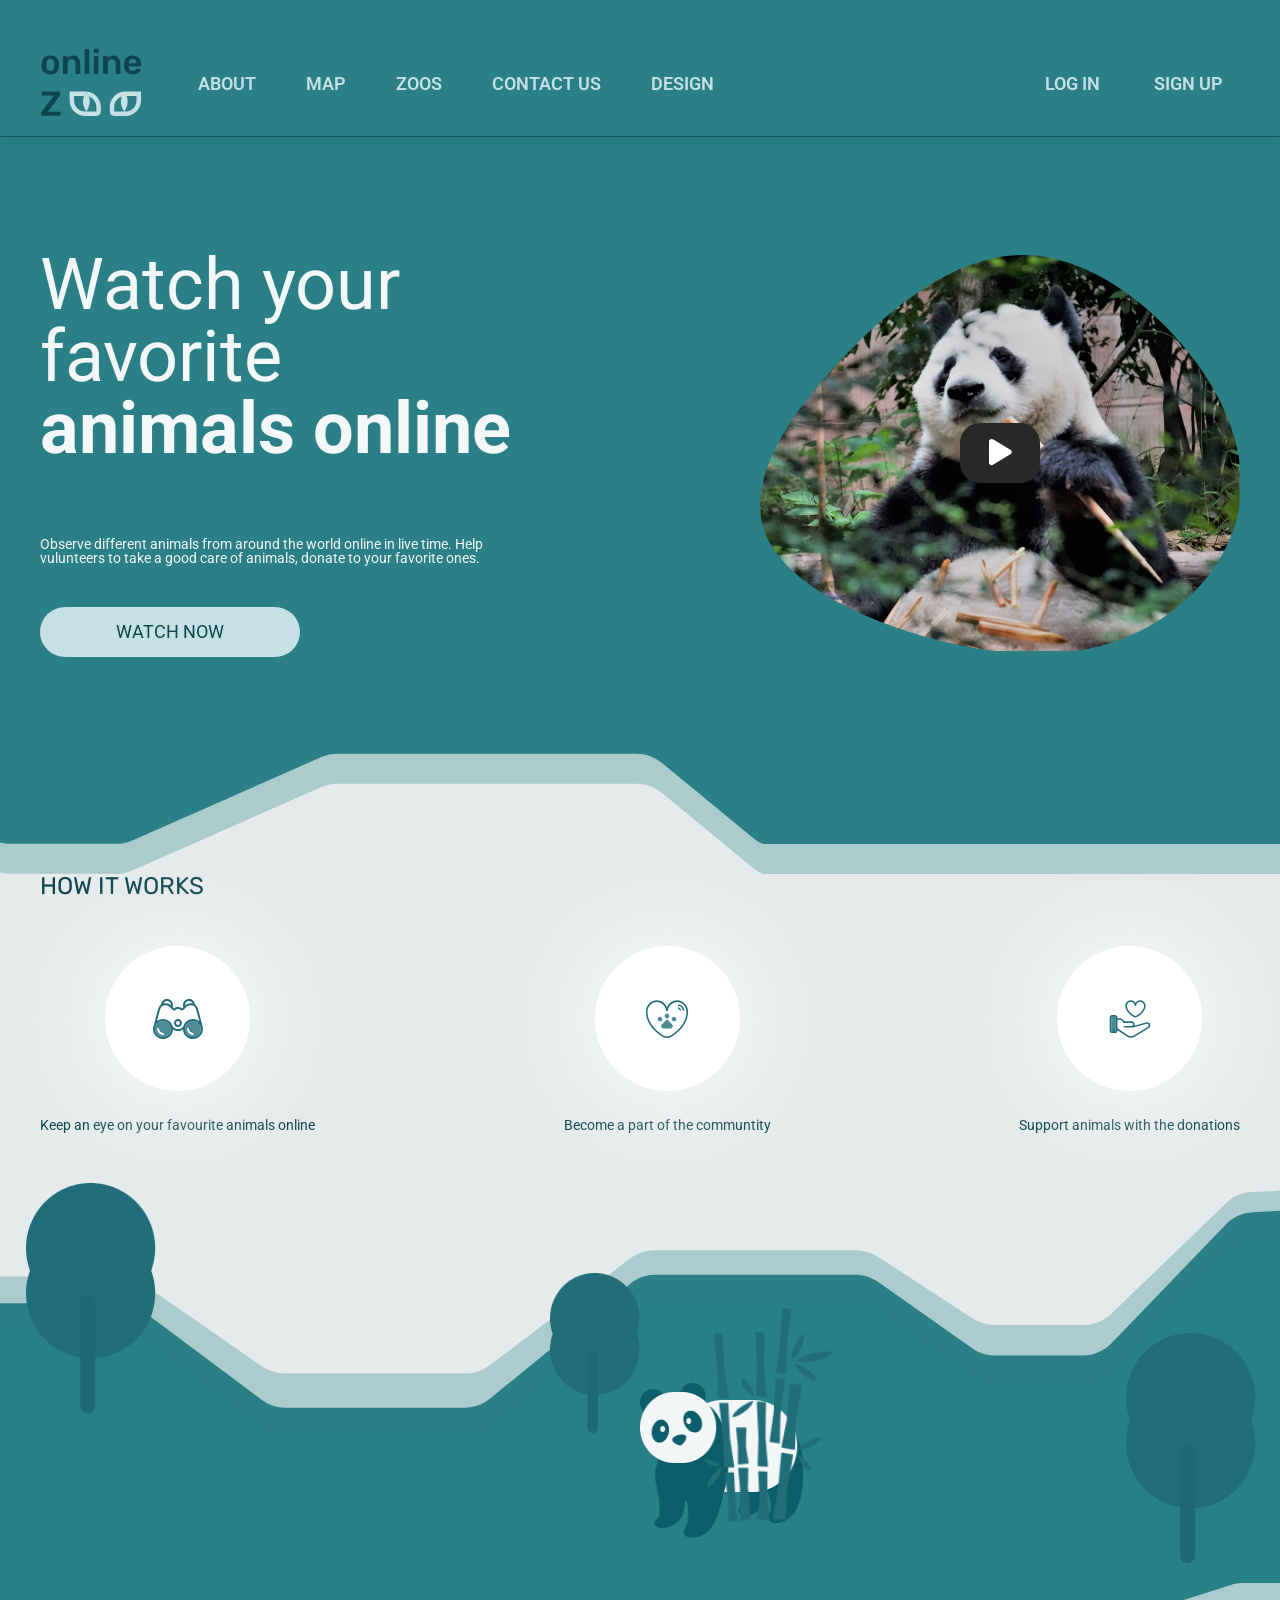
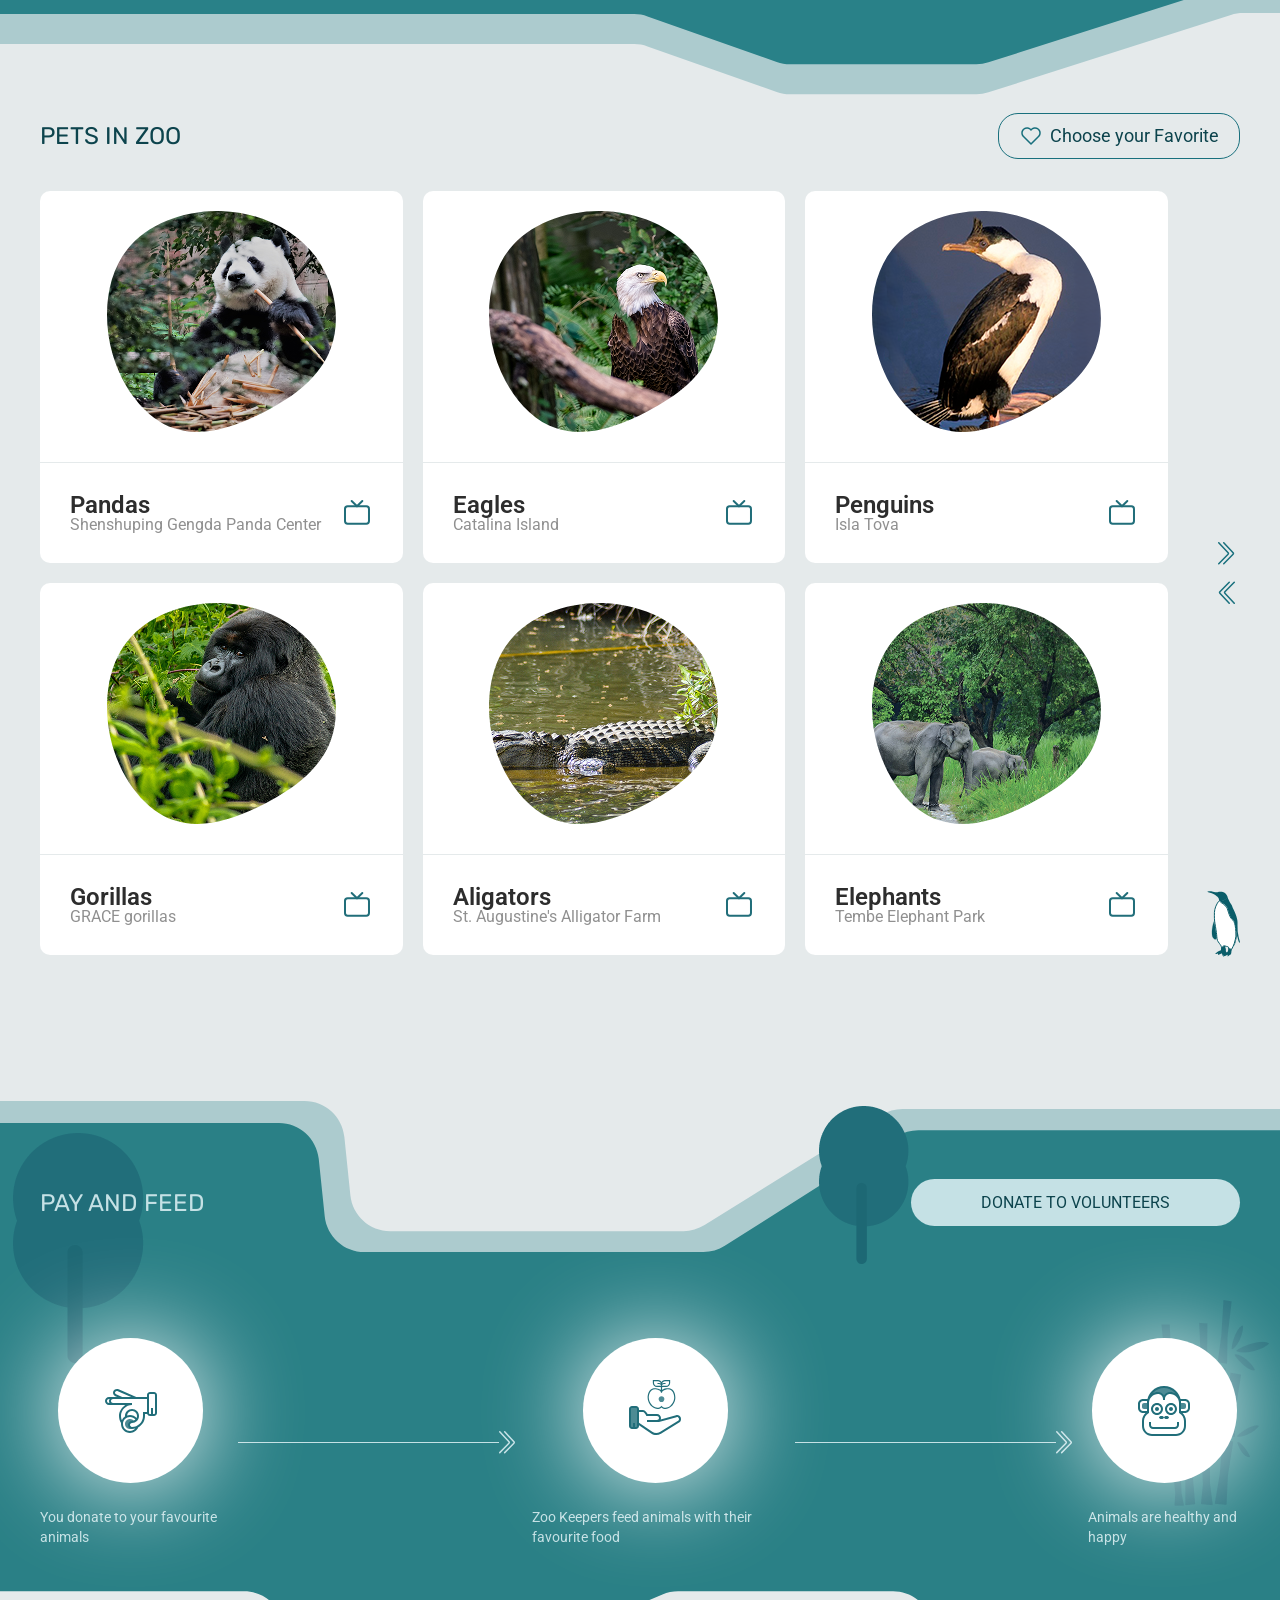
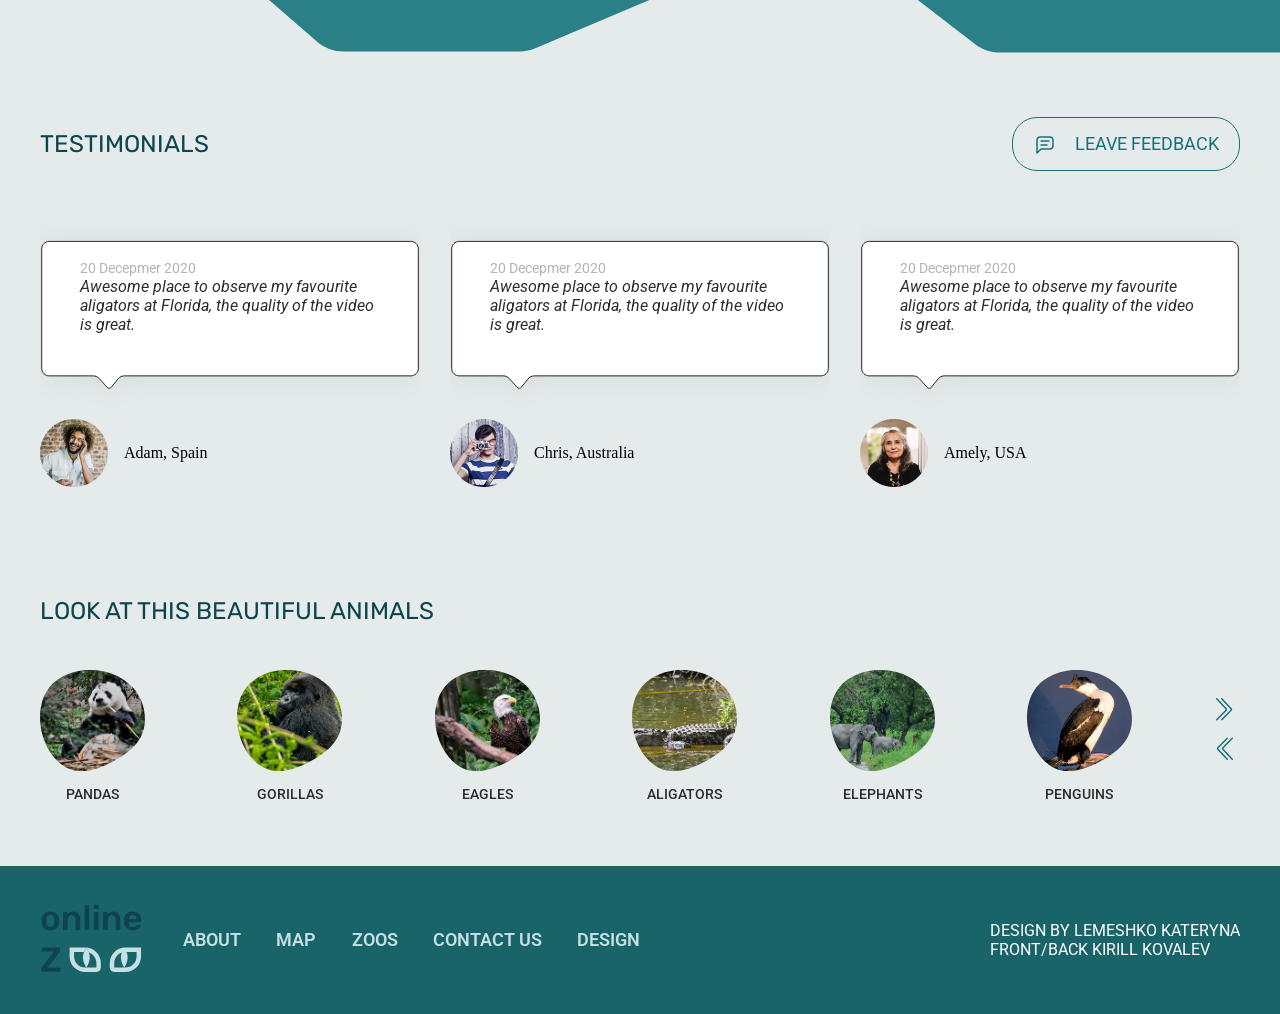
==== index.html @ 8c819fdb "first commit" ====
<!DOCTYPE html>
<html lang="en">
<head>
    <meta charset="UTF-8">
    <meta name="viewport" content="width=device-width, initial-scale=1.0">
    <link rel="preconnect" href="https://fonts.googleapis.com">

    <link rel="preconnect" href="https://fonts.gstatic.com" crossorigin>
    <link href="https://fonts.googleapis.com/css2?family=Audiowide&family=DM+Mono:ital,wght@0,300;0,400;0,500;1,300;1,400;1,500&family=Inter:ital,opsz,wght@0,14..32,100..900;1,14..32,100..900&family=Montserrat:ital,wght@0,100..900;1,100..900&family=PT+Sans:ital,wght@0,400;0,700;1,400;1,700&family=Roboto:ital,wght@0,100..900;1,100..900&family=Rubik:ital,wght@0,300..900;1,300..900&display=swap" rel="stylesheet">

    <link rel="preconnect" href="https://fonts.googleapis.com">
    <link rel="preconnect" href="https://fonts.gstatic.com" crossorigin>
    <link href="https://fonts.googleapis.com/css2?family=Audiowide&family=DM+Mono:ital,wght@0,300;0,400;0,500;1,300;1,400;1,500&family=Inter:ital,opsz,wght@0,14..32,100..900;1,14..32,100..900&family=Montserrat:ital,wght@0,100..900;1,100..900&family=PT+Sans:ital,wght@0,400;0,700;1,400;1,700&family=Roboto:ital,wght@0,100..900;1,100..900&family=Rubik:ital,wght@0,300..900;1,300..900&display=swap" rel="stylesheet">

    <link rel="stylesheet" href="./css/reset.css">
    <link rel="stylesheet" href="./css/general.css">
    <link rel="stylesheet" href="./css/header.css">
    <link rel="stylesheet" href="./css/hero.css">
    <link rel="stylesheet" href="./css/howitwork.css">
    <link rel="stylesheet" href="./css/panda.css">
    <link rel="stylesheet" href="./css/petsinzoo.css">
    <link rel="stylesheet" href="./css/payandfeed.css">
    <link rel="stylesheet" href="./css/testimonials.css">
    <link rel="stylesheet" href="./css/beautifulanimals.css">
    <link rel="stylesheet" href="./css/footer.css">
    <link rel="stylesheet" href="./css/modal.css">

    <link rel="shortcut icon" href="./images/content/panda-icon.png" type="image/x-icon">

    <title>Online ZOO</title>
</head>
<body>
    <svg xmlns="http://www.w3.org/2000/svg" style="display:none;">

        <symbol id="logo" viewBox="0 0 108 84" fill="none" xmlns="http://www.w3.org/2000/svg">
            <path fill-rule="evenodd" clip-rule="evenodd" d="M29.6128 58.3841V49.5161H45.2358C45.5616 49.5161 45.881 49.5382 46.2007 49.5604C46.238 49.563 46.2752 49.5655 46.3125 49.5681L44.0545 53.9501H34.0765V58.3841C34.0765 64.4964 39.0826 69.4692 45.2358 69.4692H46.3517H56.3951V65.0352C56.3951 60.1888 53.2282 56.1049 48.8582 54.604L46.3909 49.5724C54.4658 50.1643 60.8588 56.8677 60.8588 65.0352V69.4692C60.8588 71.9146 58.8568 73.9032 56.3951 73.9032H45.2358C36.623 73.9032 29.6128 66.9396 29.6128 58.3841ZM84.254 49.5724C84.2607 49.5613 84.2932 49.5161 84.2932 49.5161L84.3325 49.5681C84.3697 49.5655 84.407 49.563 84.4442 49.5604C84.7639 49.5382 85.0833 49.5161 85.4092 49.5161H101.032V58.3841C101.032 66.9396 94.0219 73.9032 85.4092 73.9032H74.2499C71.7882 73.9032 69.7862 71.9146 69.7862 69.4692V65.0352C69.7862 56.8677 76.1792 50.1643 84.254 49.5724ZM96.5684 53.9501H86.5905C87.1752 55.5353 87.641 57.4419 87.641 59.4927C87.641 65.0019 84.2932 69.4692 84.2932 69.4692C84.2932 69.4692 80.9455 65.0019 80.9455 59.4927C80.9455 57.7057 81.3114 56.0539 81.7868 54.604C77.4168 56.1049 74.2499 60.1888 74.2499 65.0352V69.4692H84.2932H85.4092C91.5624 69.4692 96.5684 64.4964 96.5684 58.3841V53.9501Z" fill="#C5E1E6"/>
            <path d="M46.3909 49.5724C46.3842 49.5613 46.3517 49.5161 46.3517 49.5161L46.3125 49.5681L44.0545 53.9501C43.4697 55.5353 43.0039 57.4419 43.0039 59.4927C43.0039 65.0019 46.3517 69.4692 46.3517 69.4692C46.3517 69.4692 49.6995 65.0019 49.6995 59.4927C49.6995 57.7057 49.3336 56.0539 48.8582 54.604L46.3909 49.5724Z" fill="#C5E1E6"/>
            <path d="M10.3123 32.3484C7.59484 32.3484 5.4929 31.6516 4.00645 30.2581C2.52 28.8413 1.71871 26.9135 1.60258 24.4748L1.56774 22.9419L1.60258 21.409C1.71871 18.9935 2.53161 17.0774 4.04129 15.6606C5.55097 14.2439 7.64129 13.5355 10.3123 13.5355C12.9832 13.5355 15.0735 14.2439 16.5832 15.6606C18.0929 17.0774 18.9058 18.9935 19.0219 21.409C19.0452 21.6877 19.0568 22.1987 19.0568 22.9419C19.0568 23.6852 19.0452 24.1961 19.0219 24.4748C18.9058 26.9135 18.1045 28.8413 16.6181 30.2581C15.1316 31.6516 13.0297 32.3484 10.3123 32.3484ZM10.3123 28.8994C11.5432 28.8994 12.4955 28.5161 13.169 27.7497C13.8426 26.96 14.2142 25.8103 14.2839 24.3006C14.3071 24.0684 14.3187 23.6155 14.3187 22.9419C14.3187 22.2684 14.3071 21.8155 14.2839 21.5832C14.2142 20.0735 13.8426 18.9355 13.169 18.169C12.4955 17.3794 11.5432 16.9845 10.3123 16.9845C9.08129 16.9845 8.12903 17.3794 7.45548 18.169C6.78194 18.9355 6.41032 20.0735 6.34065 21.5832L6.30581 22.9419L6.34065 24.3006C6.41032 25.8103 6.78194 26.96 7.45548 27.7497C8.12903 28.5161 9.08129 28.8994 10.3123 28.8994ZM23.7529 32C23.5207 32 23.3232 31.9187 23.1607 31.7561C22.9981 31.5935 22.9168 31.3961 22.9168 31.1639V14.72C22.9168 14.4877 22.9981 14.2903 23.1607 14.1277C23.3232 13.9652 23.5207 13.8839 23.7529 13.8839H26.6097C26.842 13.8839 27.0394 13.9652 27.202 14.1277C27.3645 14.2903 27.4458 14.4877 27.4458 14.72V16.1484C28.8161 14.4065 30.7555 13.5355 33.2639 13.5355C35.4007 13.5355 37.0961 14.2439 38.3503 15.6606C39.6045 17.0542 40.2316 18.9587 40.2316 21.3742V31.1639C40.2316 31.3961 40.1503 31.5935 39.9878 31.7561C39.8484 31.9187 39.651 32 39.3955 32H36.3297C36.0974 32 35.9 31.9187 35.7374 31.7561C35.5749 31.5935 35.4936 31.3961 35.4936 31.1639V21.5832C35.4936 20.2129 35.1568 19.1561 34.4832 18.4129C33.8329 17.6465 32.8807 17.2632 31.6265 17.2632C30.3955 17.2632 29.42 17.6465 28.7 18.4129C28.0032 19.1794 27.6549 20.2361 27.6549 21.5832V31.1639C27.6549 31.3961 27.5736 31.5935 27.411 31.7561C27.2716 31.9187 27.0742 32 26.8187 32H23.7529ZM45.5279 32C45.2957 32 45.0983 31.9187 44.9357 31.7561C44.7731 31.5935 44.6918 31.3961 44.6918 31.1639V8.10064C44.6918 7.84516 44.7731 7.64774 44.9357 7.50839C45.0983 7.3458 45.2957 7.26451 45.5279 7.26451H48.4195C48.675 7.26451 48.8725 7.3458 49.0118 7.50839C49.1744 7.64774 49.2557 7.84516 49.2557 8.10064V31.1639C49.2557 31.3961 49.1744 31.5935 49.0118 31.7561C48.8725 31.9187 48.675 32 48.4195 32H45.5279ZM54.5738 10.8877C54.3415 10.8877 54.1441 10.8065 53.9815 10.6439C53.8189 10.4813 53.7376 10.2839 53.7376 10.0516V7.54322C53.7376 7.31097 53.8189 7.11355 53.9815 6.95097C54.1441 6.78839 54.3415 6.7071 54.5738 6.7071H57.7441C57.9763 6.7071 58.1738 6.78839 58.3363 6.95097C58.5221 7.11355 58.615 7.31097 58.615 7.54322V10.0516C58.615 10.2839 58.5338 10.4813 58.3712 10.6439C58.2086 10.8065 57.9996 10.8877 57.7441 10.8877H54.5738ZM54.7131 32C54.4808 32 54.2834 31.9187 54.1208 31.7561C53.9583 31.5935 53.877 31.3961 53.877 31.1639V14.72C53.877 14.4877 53.9583 14.2903 54.1208 14.1277C54.2834 13.9652 54.4808 13.8839 54.7131 13.8839H57.6047C57.8602 13.8839 58.0576 13.9652 58.197 14.1277C58.3596 14.2671 58.4408 14.4645 58.4408 14.72V31.1639C58.4408 31.3961 58.3596 31.5935 58.197 31.7561C58.0576 31.9187 57.8602 32 57.6047 32H54.7131ZM63.8991 32C63.6668 32 63.4694 31.9187 63.3068 31.7561C63.1443 31.5935 63.063 31.3961 63.063 31.1639V14.72C63.063 14.4877 63.1443 14.2903 63.3068 14.1277C63.4694 13.9652 63.6668 13.8839 63.8991 13.8839H66.7559C66.9881 13.8839 67.1855 13.9652 67.3481 14.1277C67.5107 14.2903 67.592 14.4877 67.592 14.72V16.1484C68.9623 14.4065 70.9017 13.5355 73.4101 13.5355C75.5468 13.5355 77.2423 14.2439 78.4965 15.6606C79.7507 17.0542 80.3778 18.9587 80.3778 21.3742V31.1639C80.3778 31.3961 80.2965 31.5935 80.1339 31.7561C79.9946 31.9187 79.7972 32 79.5417 32H76.4759C76.2436 32 76.0462 31.9187 75.8836 31.7561C75.721 31.5935 75.6397 31.3961 75.6397 31.1639V21.5832C75.6397 20.2129 75.303 19.1561 74.6294 18.4129C73.9791 17.6465 73.0268 17.2632 71.7726 17.2632C70.5417 17.2632 69.5662 17.6465 68.8462 18.4129C68.1494 19.1794 67.801 20.2361 67.801 21.5832V31.1639C67.801 31.3961 67.7197 31.5935 67.5572 31.7561C67.4178 31.9187 67.2204 32 66.9649 32H63.8991ZM92.607 32.3484C90.0289 32.3484 87.9735 31.6052 86.4406 30.1187C84.9309 28.609 84.1296 26.4955 84.0367 23.7781L84.0018 22.9071L84.0367 22.0361C84.1528 19.3884 84.9657 17.3097 86.4754 15.8C88.0083 14.2903 90.0522 13.5355 92.607 13.5355C95.3477 13.5355 97.4612 14.3716 98.9477 16.0439C100.457 17.7161 101.212 19.9458 101.212 22.7329V23.4645C101.212 23.6968 101.131 23.8942 100.968 24.0568C100.806 24.2194 100.597 24.3006 100.341 24.3006H88.7748V24.5794C88.8212 25.8568 89.1696 26.9368 89.8199 27.8194C90.4935 28.6787 91.4109 29.1084 92.5722 29.1084C93.9425 29.1084 95.0457 28.5742 95.8818 27.5058C96.0909 27.2503 96.2535 27.0877 96.3696 27.0181C96.5089 26.9484 96.7064 26.9135 96.9618 26.9135H99.958C100.167 26.9135 100.341 26.9832 100.481 27.1226C100.643 27.2387 100.724 27.3897 100.724 27.5755C100.724 28.1329 100.388 28.7948 99.7141 29.5613C99.0638 30.3045 98.1231 30.9548 96.8922 31.5123C95.6612 32.0697 94.2328 32.3484 92.607 32.3484ZM96.4741 21.3742V21.2697C96.4741 19.8994 96.1257 18.7961 95.4289 17.96C94.7554 17.1239 93.8148 16.7058 92.607 16.7058C91.3993 16.7058 90.4586 17.1239 89.7851 17.96C89.1115 18.7961 88.7748 19.8994 88.7748 21.2697V21.3742H96.4741Z" fill="#0D444D"/>
            <path d="M2.19484 73.8064C1.93935 73.8064 1.73032 73.7252 1.56774 73.5626C1.42839 73.4 1.35871 73.191 1.35871 72.9355V70.4968C1.35871 70.1019 1.44 69.8 1.60258 69.591C1.76516 69.3587 1.85806 69.231 1.88129 69.2077L14.0052 53.5303H2.54323C2.31097 53.5303 2.11355 53.449 1.95097 53.2864C1.78839 53.1239 1.7071 52.9264 1.7071 52.6942V50.2903C1.7071 50.0348 1.77677 49.8258 1.91613 49.6632C2.07871 49.5006 2.28774 49.4194 2.54323 49.4194H19.1961C19.4516 49.4194 19.6606 49.5006 19.8232 49.6632C19.9858 49.8258 20.0671 50.0348 20.0671 50.2903V52.6942C20.0671 53.1123 19.9161 53.5187 19.6142 53.9135L7.73419 69.6606H19.5794C19.8348 69.6606 20.0439 69.7419 20.2065 69.9045C20.369 70.0671 20.4503 70.2761 20.4503 70.5316V72.9703C20.4503 73.2258 20.369 73.4348 20.2065 73.5974C20.0439 73.7368 19.8348 73.8064 19.5794 73.8064H2.19484Z" fill="#0D444D"/>
        </symbol>

        <symbol id="google-logo" viewBox="0 0 24 24" fill="none" xmlns="http://www.w3.org/2000/svg">
            <rect width="24" height="24" fill="white"/>
            <path fill-rule="evenodd" clip-rule="evenodd" d="M23.04 12.2615C23.04 11.446 22.9668 10.6619 22.8309 9.90918H12V14.3576H18.1891C17.9225 15.7951 17.1123 17.013 15.8943 17.8285V20.714H19.6109C21.7855 18.7119 23.04 15.7637 23.04 12.2615Z" fill="#4285F4"/>
            <path fill-rule="evenodd" clip-rule="evenodd" d="M11.9995 23.4998C15.1045 23.4998 17.7077 22.47 19.6104 20.7137L15.8938 17.8282C14.864 18.5182 13.5467 18.9259 11.9995 18.9259C9.00425 18.9259 6.46902 16.903 5.5647 14.1848H1.72266V17.1644C3.61493 20.9228 7.50402 23.4998 11.9995 23.4998Z" fill="#34A853"/>
            <path fill-rule="evenodd" clip-rule="evenodd" d="M5.56523 14.185C5.33523 13.495 5.20455 12.7579 5.20455 12C5.20455 11.242 5.33523 10.505 5.56523 9.81499V6.83545H1.72318C0.944318 8.38795 0.5 10.1443 0.5 12C0.5 13.8557 0.944318 15.612 1.72318 17.1645L5.56523 14.185Z" fill="#FBBC05"/>
            <path fill-rule="evenodd" clip-rule="evenodd" d="M11.9995 5.07386C13.6879 5.07386 15.2038 5.65409 16.3956 6.79364L19.694 3.49523C17.7024 1.63955 15.0992 0.5 11.9995 0.5C7.50402 0.5 3.61493 3.07705 1.72266 6.83545L5.5647 9.815C6.46902 7.09682 9.00425 5.07386 11.9995 5.07386Z" fill="#EA4335"/>
        </symbol>

        <symbol id="facebook-logo" viewBox="0 0 24 24" fill="none" xmlns="http://www.w3.org/2000/svg">
            <g clip-path="url(#clip0_3451_2065)">
            <path d="M23.5 12.0699C23.5 5.7186 18.3513 0.56988 12 0.56988C5.64872 0.56988 0.5 5.7186 0.5 12.0699C0.5 17.8099 4.70538 22.5674 10.2031 23.4302V15.3941H7.2832V12.0699H10.2031V9.53629C10.2031 6.6541 11.92 5.06207 14.5468 5.06207C15.805 5.06207 17.1211 5.28668 17.1211 5.28668V8.11675H15.671C14.2424 8.11675 13.7969 9.00322 13.7969 9.91266V12.0699H16.9863L16.4765 15.3941H13.7969V23.4302C19.2946 22.5674 23.5 17.8099 23.5 12.0699Z" fill="#1877F2"/>
            </g>
            <defs>
            <clipPath id="clip0_3451_2065">
            <rect width="24" height="24" fill="white"/>
            </clipPath>
            </defs>
        </symbol>

        <symbol id="play-btn" viewBox="0 0 23 27" xmlns="http://www.w3.org/2000/svg">
            <path d="M2.61523 2.61516L20.0496 13.0758L2.61523 23.5364V2.61516Z" fill="currentColor" stroke="white" stroke-width="5.23032" stroke-linecap="round" stroke-linejoin="round"/>
        </symbol>

        <symbol id="how-it-work-icon-1" viewBox="0 0 50 50" fill="none" xmlns="http://www.w3.org/2000/svg">
            <path d="M14 5C11.0898 5 8.60938 7.07031 8.15625 9.875C8.14453 9.94141 8.10156 9.99609 8.09375 10.0625H8.125C8.08984 10.2148 8.05078 10.3555 8.03125 10.5C7.72656 10.7109 7.43359 10.9375 7.1875 11.1875C6.01172 12.375 5.51562 13.8672 5.15625 15.0938C5.15234 15.1016 5.16016 15.1172 5.15625 15.125C3.85938 19.1133 1.53516 28.5547 1 30.7188C0.375 32.0234 0 33.4609 0 35C0 40.5117 4.48828 45 10 45C15.3867 45 19.7695 40.7148 19.9688 35.375C21.1016 36.2109 22.7422 37 25 37C27.2578 37 28.8984 36.2109 30.0312 35.375C30.2305 40.7148 34.6133 45 40 45C45.5117 45 50 40.5117 50 35C50 33.8711 49.8164 32.793 49.4688 31.7812C49.3047 31.125 46.3516 19.3906 45.0625 15.125V15.0938C44.6562 13.875 44.1172 12.3828 42.9375 11.1875C42.6445 10.8906 42.3125 10.6172 41.9375 10.375C41.918 10.2695 41.9023 10.1719 41.875 10.0625H41.9062C41.8984 9.99609 41.8555 9.94141 41.8438 9.875C41.3906 7.07031 38.9102 5 36 5C32.6758 5 30 7.67578 30 11C30 11.7344 30.1211 12.4453 30.3438 13.0938C29.8789 13.6328 29.4883 14.1211 29.2188 14.375C29.1055 14.4805 29.0977 14.4766 29.0625 14.5C27.9258 13.6641 26.5547 13.0938 25.0938 13.0938C23.6367 13.0938 22.2031 13.6172 21.0938 14.5C21.0547 14.4766 21.0508 14.4805 20.9375 14.375C20.6445 14.1016 20.2031 13.5664 19.6875 12.9688C19.8867 12.3516 20 11.6914 20 11C20 7.67578 17.3242 5 14 5ZM14 7C16.2773 7 18 8.72266 18 11C18 11.0859 17.9727 11.1641 17.9688 11.25C16.6992 10.1602 15.0664 9.1875 12.9062 9.1875C11.9375 9.1875 11.0703 9.28125 10.3125 9.46875C10.8633 8.01562 12.293 7 14 7ZM36 7C37.6914 7 39.0938 8.00391 39.6562 9.4375C38.957 9.27734 38.1875 9.1875 37.3125 9.1875C35.0703 9.1875 33.3359 10.2305 32.0312 11.375C32.0195 11.2461 32 11.125 32 11C32 8.72266 33.7227 7 36 7ZM12.9062 11.1875C14.9023 11.1875 16.2812 12.2617 17.4375 13.4688C17.4492 13.9727 17.8398 14.3906 18.3438 14.4375C18.7695 14.9336 19.1758 15.4219 19.5938 15.8125C19.8789 16.0781 20.168 16.332 20.625 16.4688C21.082 16.6055 21.7305 16.5039 22.125 16.1875L22.1562 16.1562C22.8242 15.5625 24.0508 15.0938 25.0938 15.0938C26.1367 15.0938 27.2344 15.5234 28.0625 16.1875V16.1562H28.0938C28.4805 16.4727 29.1172 16.6055 29.5625 16.4688C30.0195 16.3281 30.2812 16.0781 30.5625 15.8125C30.9844 15.4141 31.4023 14.9141 31.8438 14.4062C32.1914 14.3008 32.457 14.0117 32.5312 13.6562C33.7383 12.3711 35.207 11.1875 37.3125 11.1875C38.6289 11.1875 39.5664 11.3867 40.2812 11.7188C40.4023 11.8398 40.5547 11.9258 40.7188 11.9688C40.75 11.9805 40.7812 11.9922 40.8125 12C41.082 12.1758 41.3242 12.3828 41.5312 12.5938C42.3203 13.3945 42.7656 14.5156 43.1562 15.6875C43.1602 15.6953 43.1523 15.7109 43.1562 15.7188C43.9258 18.2695 45.207 23.1172 46.25 27.1875C44.5352 25.8086 42.3633 25 40 25C35.4688 25 31.6289 28.043 30.4062 32.1875C30.332 32.25 30.2695 32.3242 30.2188 32.4062C30.2188 32.4062 28.9297 35 25 35C21.0703 35 19.7812 32.4062 19.7812 32.4062C19.7305 32.3125 19.668 32.2305 19.5938 32.1562C18.3633 28.0273 14.5234 25 10 25C7.73438 25 5.64844 25.7578 3.96875 27.0312C5.00391 22.9688 6.25781 18.1953 7.0625 15.7188V15.6875C7.40234 14.5234 7.80469 13.3945 8.59375 12.5938C9.38281 11.793 10.5938 11.1875 12.9062 11.1875ZM25 25C22.8008 25 21 26.8008 21 29C21 31.1992 22.8008 33 25 33C27.1992 33 29 31.1992 29 29C29 26.8008 27.1992 25 25 25ZM10 27C14.4297 27 18 30.5703 18 35C18 39.4297 14.4297 43 10 43C5.57031 43 2 39.4297 2 35C2 34.3984 2.0625 33.8125 2.1875 33.25C2.38672 33.0977 2.51953 32.875 2.5625 32.625C2.5625 32.625 2.82422 31.5469 2.875 31.3438C4.19922 28.7617 6.89062 27 10 27ZM25 27C26.1172 27 27 27.8828 27 29C27 30.1172 26.1172 31 25 31C23.8828 31 23 30.1172 23 29C23 27.8828 23.8828 27 25 27ZM40 27C43.4844 27 46.4297 29.2148 47.5312 32.3125C47.5352 32.3281 47.625 32.6562 47.625 32.6562C47.6523 32.7578 47.6953 32.8516 47.75 32.9375C47.9258 33.5938 48 34.2852 48 35C48 39.4297 44.4297 43 40 43C35.5703 43 32 39.4297 32 35C32 30.5703 35.5703 27 40 27ZM4.90625 33.9688C4.86328 33.9766 4.82031 33.9883 4.78125 34C4.31641 34.1055 3.98828 34.5234 4 35C4 38.3242 6.67578 41 10 41C10.3594 41.0039 10.6953 40.8164 10.8789 40.5039C11.0586 40.1914 11.0586 39.8086 10.8789 39.4961C10.6953 39.1836 10.3594 38.9961 10 39C7.72266 39 6 37.2773 6 35C6.01172 34.7109 5.89453 34.4336 5.6875 34.2383C5.47656 34.0391 5.19141 33.9414 4.90625 33.9688ZM35.9062 33.9688C35.8633 33.9766 35.8203 33.9883 35.7812 34C35.3164 34.1055 34.9883 34.5234 35 35C35 38.3242 37.6758 41 41 41C41.3594 41.0039 41.6953 40.8164 41.8789 40.5039C42.0586 40.1914 42.0586 39.8086 41.8789 39.4961C41.6953 39.1836 41.3594 38.9961 41 39C38.7227 39 37 37.2773 37 35C37.0117 34.7109 36.8945 34.4336 36.6875 34.2383C36.4766 34.0391 36.1914 33.9414 35.9062 33.9688Z" fill="#216E7A"/>
            <circle opacity="0.8" cx="10" cy="35" r="8" fill="#216E7A"/>
            <circle opacity="0.8" cx="40" cy="35" r="8" fill="#216E7A"/>
            <path d="M5 35C5.66897 38.4715 6.73285 39.609 10 40" stroke="white" stroke-width="2" stroke-linecap="round"/>
            <path d="M35 35C35.669 38.4715 36.7328 39.609 40 40" stroke="white" stroke-width="2" stroke-linecap="round"/>
        </symbol>

        <symbol id="how-it-work-icon-2" viewBox="0 0 64 64" fill="none" xmlns="http://www.w3.org/2000/svg">
            <path opacity="0.8" d="M33.4216 33.46C32.6556 32.629 31.3436 32.629 30.5786 33.46L25.3506 39.137C23.6396 40.995 24.9566 44 27.4826 44H36.5166C39.0426 44 40.3596 40.995 38.6486 39.137L33.4216 33.46Z" fill="#216E7A"/>
            <path opacity="0.8" d="M41 35C42.6569 35 44 33.6569 44 32C44 30.3431 42.6569 29 41 29C39.3431 29 38 30.3431 38 32C38 33.6569 39.3431 35 41 35Z" fill="#216E7A"/>
            <path opacity="0.8" d="M23 35C24.6569 35 26 33.6569 26 32C26 30.3431 24.6569 29 23 29C21.3431 29 20 30.3431 20 32C20 33.6569 21.3431 35 23 35Z" fill="#216E7A"/>
            <path opacity="0.8" d="M32 31C33.6569 31 35 29.6569 35 28C35 26.3431 33.6569 25 32 25C30.3431 25 29 26.3431 29 28C29 29.6569 30.3431 31 32 31Z" fill="#216E7A"/>
            <path d="M45 8.10498C39.2 8.10498 34.078 11.965 32 17.503C29.922 11.965 24.8 8.10498 19 8.10498C11.28 8.10498 5 14.779 5 22.982C5 39.001 18.418 49.747 26.417 54.727C28.139 55.799 30.069 56.335 32 56.335C33.931 56.335 35.861 55.799 37.583 54.727C45.582 49.747 59 39.001 59 22.982C59 14.779 52.72 8.10498 45 8.10498ZM36.526 53.03C33.734 54.768 30.266 54.766 27.474 53.03C19.828 48.269 7 38.034 7 22.982C7 15.881 12.383 10.105 19 10.105C24.917 10.105 30.017 14.846 30.861 21.132L30.978 22H33.022L33.139 21.133C33.983 14.847 39.083 10.105 45 10.105C51.617 10.105 57 15.881 57 22.982C57 38.034 44.172 48.269 36.526 53.03Z" fill="#216E7A"/>
            <path d="M46 13V15C49.309 15 52 17.691 52 21H54C54 16.589 50.411 13 46 13Z" fill="#216E7A"/>
            <path d="M46 17V19C47.103 19 48 19.897 48 21H50C50 18.794 48.206 17 46 17Z" fill="#216E7A"/>
        </symbol>

        <symbol id="how-it-work-icon-3" viewBox="0 0 64 64" fill="none" xmlns="http://www.w3.org/2000/svg">
            <path d="M8 29H14V48H8V29Z" fill="#216E7A" fill-opacity="0.8"/>
            <path d="M56.427 36.815C55.49 36.122 54.239 35.92 52.992 36.265L37.703 40.492C37.891 40.028 38 39.523 38 38.991C38 36.79 36.206 35 34 35H24.623C23.957 34 22.261 31 20 31H16V30C16 28.346 14.654 27 13 27H9C7.346 27 6 28.346 6 30V47C6 48.654 7.346 50 9 50H13C14.654 50 16 48.655 16 47V46.248L28.139 54.45C29.663 55.482 31.437 56 33.214 56C34.856 56 36.501 55.558 37.956 54.669L56.129 43.568C57.283 42.865 58 41.587 58 40.235V39.922C58 38.691 57.427 37.559 56.427 36.815ZM14 47C14 47.552 13.551 48 13 48H12V44H10V48H9C8.449 48 8 47.552 8 47V30C8 29.448 8.449 29 9 29H13C13.551 29 14 29.449 14 30V47ZM56 40.235C56 40.895 55.65 41.518 55.087 41.862L36.914 52.962C34.549 54.405 31.545 54.34 29.26 52.793L16 43.835V33H20C21.059 33 22.469 35.034 23.088 36.409L23.354 37H34C35.103 37 36 37.893 36 38.99C36 40.098 35.103 41 34 41H24V43H34H36L53.524 38.193C54.165 38.015 54.804 38.1 55.234 38.422C55.721 38.783 56 39.33 56 39.922V40.235Z" fill="#216E7A"/>
            <path d="M39 30C41.631 30 52 23.441 52 15C52 11.141 48.86 8 45 8C42.457 8 40.226 9.363 39 11.397C37.774 9.363 35.543 8 33 8C29.14 8 26 11.141 26 15C26 23.441 36.369 30 39 30ZM33 10C35.757 10 38 12 38 15H40C40 12 42.243 10 45 10C47.757 10 50 12.243 50 15C50 22.563 40.321 28 39 28C37.679 28 28 22.563 28 15C28 12.243 30.243 10 33 10Z" fill="#216E7A"/>
        </symbol>

        <symbol id="heart--icon" viewBox="0 0 24 24" fill="none" xmlns="http://www.w3.org/2000/svg">
            <path d="M19.513 12.5834L12.013 20.0114L4.513 12.5834C4.0183 12.102 3.62864 11.5234 3.36854 10.884C3.10845 10.2447 2.98356 9.55836 3.00173 8.86834C3.01991 8.17832 3.18076 7.49954 3.47415 6.87474C3.76755 6.24994 4.18713 5.69266 4.70648 5.23799C5.22583 4.78331 5.8337 4.4411 6.49181 4.23289C7.14991 4.02468 7.844 3.95499 8.53036 4.02821C9.21673 4.10143 9.8805 4.31596 10.4799 4.65831C11.0792 5.00066 11.6012 5.46341 12.013 6.01741C12.4265 5.46743 12.9491 5.00873 13.5481 4.67001C14.1471 4.3313 14.8095 4.11986 15.4939 4.04893C16.1784 3.978 16.8701 4.04911 17.5258 4.2578C18.1815 4.46649 18.787 4.80828 19.3045 5.26177C19.8221 5.71526 20.2404 6.27069 20.5334 6.8933C20.8264 7.51591 20.9877 8.19229 21.0073 8.88012C21.0269 9.56794 20.9043 10.2524 20.6471 10.8907C20.39 11.5289 20.0039 12.1072 19.513 12.5894" stroke="#19707D" stroke-width="1.5" stroke-linecap="round" stroke-linejoin="round"/>
        </symbol>

        <symbol id="tv--icon" viewBox="0 0 23 23" fill="none" xmlns="http://www.w3.org/2000/svg">
            <g clip-path="url(#clip0_219_26)">
            <path d="M18.1988 6.70496H4.78876C3.73074 6.70496 2.87305 7.56265 2.87305 8.62067V17.2414C2.87305 18.2994 3.73074 19.1571 4.78876 19.1571H18.1988C19.2568 19.1571 20.1145 18.2994 20.1145 17.2414V8.62067C20.1145 7.56265 19.2568 6.70496 18.1988 6.70496Z" stroke="#216E7A" stroke-width="1.43679" stroke-linecap="round" stroke-linejoin="round"/>
            <path d="M15.3259 2.87354L11.4945 6.70497L7.66309 2.87354" stroke="#216E7A" stroke-width="1.43679" stroke-linecap="round" stroke-linejoin="round"/>
            </g>
            <defs>
            <clipPath id="clip0_219_26">
            <rect width="22.9886" height="22.9886" fill="white"/>
            </clipPath>
            </defs>
        </symbol>

        <symbol id="arrow--right" width="17" height="23" viewBox="0 0 17 23" fill="none" xmlns="http://www.w3.org/2000/svg">
            <path d="M5.75 0.75L15.1027 10.8509C15.4651 11.2423 15.4565 11.8494 15.083 12.2304L5.75 21.75" stroke="#19707D" stroke-width="1.5" stroke-linecap="round"/>
            <path d="M0.75 0.75L10.1027 10.8509C10.4651 11.2423 10.4565 11.8494 10.083 12.2304L0.75 21.75" stroke="#19707D" stroke-width="1.5" stroke-linecap="round"/>
        </symbol>

        <symbol id="penguin--icon" viewBox="0 0 33 66" fill="none" xmlns="http://www.w3.org/2000/svg">
            <path d="M13.9111 59.1991C14.1596 58.1944 14.0656 56.3396 14.0656 56.3396L18.5481 54.3302C18.5481 54.3302 18.1388 55.552 18.2389 56.3396C18.3245 57.0124 18.7255 57.2972 18.8572 57.9625C19.0096 58.7323 18.6789 59.2077 18.8572 59.9719C18.9833 60.5122 19.3982 61.2857 19.3982 61.2857C19.3982 61.2857 20.0175 61.1423 20.3256 60.8993C20.7606 60.5562 20.8183 60.1783 21.0212 59.6628C21.5625 58.2865 20.8666 55.8759 21.0212 55.8759C21.1757 55.8759 25.0399 58.5035 25.0399 58.5035C25.0399 58.5035 24.521 59.6496 24.4216 60.4356C24.2693 61.6405 24.4497 62.459 23.6488 63.5269C23.3165 63.8031 22.6441 63.9906 22.6441 63.9906C22.6441 63.9906 20.4802 66 20.5575 65.459C20.5575 64.7635 20.712 63.6815 20.712 63.6815C20.712 63.6815 16.075 65.8454 16.075 65.459C15.9204 64.8407 16.616 63.9906 16.616 63.9906C16.616 63.9906 14.993 64.9953 15.1476 64.5316C15.2556 64.2077 15.4641 63.8504 15.6561 63.5609C15.5713 63.6295 15.4777 63.6772 15.3795 63.6815C14.8359 63.7053 14.9158 62.3677 14.9158 62.3677C14.9158 62.3677 12.3654 63.9906 11.2062 63.9906C10.9413 63.4785 11.0516 62.5222 11.0516 62.5222C11.0516 62.5222 9.1968 63.1405 8.34668 63.0632C8.50125 62.0585 9.2294 61.7816 9.96963 61.1311C11.2573 59.9996 13.1382 59.5855 13.9111 59.1991Z" fill="#0A5D69"/>
            <path d="M1.00468 0.386476C0.761655 0.486835 0.468771 0.674032 0.262104 0.816252C0.15513 0.889867 0.187455 1.05076 0.313518 1.08192C0.576551 1.14694 0.953546 1.24078 1.23653 1.31388C2.63339 1.6747 3.44268 1.80681 4.79157 2.31856C6.47004 2.95534 7.44066 3.34261 8.88759 4.40521C9.56041 4.89932 9.96626 5.16339 10.5105 5.79631L10.5169 5.80371C11.3145 6.73114 11.8548 7.35951 11.9789 8.57851C12.0125 8.9088 11.9789 9.42863 11.9789 9.42863C11.9789 9.42863 12.7939 9.93171 13.37 10.1242C14.9157 10.6651 20.5574 8.34663 20.5574 5.8736C19.9391 3.94148 18.7256 2.23641 16.5386 1.31388C15.9313 1.05768 15.5668 0.952887 14.9157 0.850176C14.0809 0.718498 13.5955 0.802546 12.7518 0.850176C11.4733 0.922346 10.7859 1.34795 9.50586 1.31388C8.52869 1.28787 7.99649 1.09118 7.03279 0.927459C5.45719 0.659793 4.61206 0.131625 3.01405 0.154626C2.22422 0.165994 1.73479 0.0849755 1.00468 0.386476Z" fill="#0A5D69"/>
            <path d="M16.3072 9.35129C15.2912 9.79303 13.634 10.0608 13.2826 10.1142C13.2562 10.1182 13.2479 10.1514 13.2682 10.1686L14.7615 11.4379L17.621 13.6019C17.621 13.6019 19.5886 15.3202 20.3259 16.7705C20.6765 17.4601 20.7616 17.8966 21.0214 18.6253C21.669 20.4416 22.4898 23.3396 22.4898 23.3396C22.4898 23.3396 23.0533 25.355 23.8036 26.4309C24.2438 27.0621 24.6139 27.3175 25.1175 27.8993C25.9596 28.8724 26.626 29.3 27.2041 30.4496C27.9354 31.904 27.6511 32.7785 27.9769 34.5457C28.4057 36.8708 29.2908 40.8829 29.2908 40.8829V42.0422C29.2908 43.521 29.447 44.3584 29.2908 45.829C29.1375 47.2712 28.5179 49.4614 28.5179 49.4614L26.8034 54.9623C26.7867 55.0158 26.8597 55.0474 26.8861 54.998C27.2144 54.3842 27.8297 53.2174 28.2088 52.3981C28.7498 50.9297 28.9069 49.5094 29.4453 47.6838C29.6765 46.9001 30.0383 45.7695 30.169 45.3633C30.1832 45.319 30.2463 45.3214 30.2577 45.3665L31.4547 50.0796C31.4547 50.0796 32.073 51.7799 32.6912 51.8571C33.068 51.5418 32.9231 50.6206 32.9231 50.6206C32.9231 50.6206 32.1889 48.3319 31.8411 46.8337C31.4944 45.3401 31.4449 44.4734 31.1456 42.9696C31.0011 42.2439 30.8821 41.8444 30.7591 41.1148C30.6819 39.6464 30.6097 37.2055 30.5273 34.7002C30.4618 32.7084 30.6579 31.5719 30.3727 29.5995C30.2228 28.5626 30.0873 27.9879 29.8317 26.9719C29.3335 24.9911 28.8998 23.9183 28.1315 22.0258C27.456 20.3617 26.8945 19.5085 26.1994 17.8525C25.6485 16.5398 25.5072 15.7328 24.8856 14.452C24.176 12.9898 23.5076 12.3196 22.7217 10.897C22.1799 9.91628 21.8442 9.37851 21.4079 8.3466C21.0554 7.5131 20.6601 6.2149 20.5746 5.93002C20.5674 5.90598 20.5367 5.90018 20.521 5.91979C20.339 6.14762 19.5163 7.16225 18.8575 7.72834C17.9621 8.49771 17.3898 8.88058 16.3072 9.35129Z" fill="#0A5D69"/>
            <path d="M5.87394 34.0048C6.24482 32.5529 7.11047 30.3724 7.11047 30.3724L9.81539 46.6019C9.81539 46.6019 9.35169 48.7659 7.96059 48.3795C7.11047 47.993 6.18307 47.2975 5.71937 46.3701C5.34494 45.6818 5.33074 45.2066 5.17839 44.438C4.93715 43.221 4.95175 42.5101 4.94654 41.2694C4.94023 39.768 5.05347 38.9198 5.25075 37.4421L5.25567 37.4052C5.43427 36.0674 5.53987 35.3125 5.87394 34.0048Z" fill="#0A5D69" stroke="#0A5D69" stroke-width="0.154567"/>
            <path d="M12.1328 9.92859C12.3509 9.92859 12.4721 9.98072 12.5449 10.0262C12.6363 10.0834 12.6741 10.1359 12.7842 10.246C13.4186 10.8803 13.758 11.1393 14.3555 11.66C14.9679 12.1938 15.5123 12.5057 16 12.8007C16.4848 13.0939 16.9283 13.3787 17.4189 13.8759C19.165 15.6451 20.1441 16.7397 20.7715 18.9911C21.541 21.7528 22.6047 25.1692 24.3193 27.6434L24.3447 27.6805L24.377 27.7118C24.5969 27.9317 24.8432 28.161 25.0889 28.3905C25.3372 28.6225 25.588 28.858 25.8291 29.1014C26.3155 29.5925 26.7345 30.088 26.9883 30.5956C27.7931 32.2052 28.79 36.3733 28.79 40.6512C28.79 41.5648 28.8537 42.2806 28.9033 42.9677C28.9525 43.6487 28.9879 44.3136 28.9453 45.163C28.565 47.8919 28.0355 49.9441 27.1953 52.6952C26.3961 54.9622 25.4805 56.7382 24.6045 58.3534C24.0538 58.2761 23.4747 58.1243 22.9766 57.9569C22.6805 57.8574 22.4196 57.755 22.2178 57.6659C22.117 57.6214 22.0337 57.5814 21.9697 57.5477C21.9486 57.5366 21.9306 57.5254 21.915 57.5165C21.9111 57.5023 21.9045 57.4843 21.8994 57.4608C21.8872 57.4041 21.8765 57.337 21.8633 57.2518C21.8507 57.171 21.8354 57.0734 21.8174 56.9755C21.7514 56.6176 21.6025 55.9982 20.9912 55.7274L20.9902 55.7284C20.7796 55.6277 20.5307 55.5727 20.3018 55.5321C20.0883 55.4943 19.7447 55.4463 19.4951 55.4042C18.9934 55.3194 18.4472 55.1965 17.9033 54.9423L17.6709 54.8251L17.5381 54.7655C17.265 54.6682 16.9539 54.6989 16.7041 54.8661L16.585 54.9608C16.3094 55.2199 15.8892 55.5881 15.4424 55.8885C15.0663 56.1414 14.7309 56.3021 14.4746 56.3573C14.4104 56.2675 14.3743 56.154 14.3418 55.9823C14.2966 55.7432 14.2557 55.2952 14.0488 54.8798C13.7685 54.3169 13.486 53.9146 13.1973 53.536C12.9062 53.1544 12.6304 52.8224 12.3174 52.3524C11.5077 51.1369 11.0045 50.636 10.4395 49.4393C10.0742 48.1852 9.92035 47.0078 9.80469 45.7421C9.68871 44.4728 9.60866 43.0921 9.38184 41.5077C9.06087 39.2658 8.7322 37.1945 8.42578 35.2899C8.12032 33.3913 7.83713 31.6616 7.60645 30.0868C7.4421 27.9917 7.35763 26.8223 7.37793 24.7352C7.40267 22.1911 7.30415 20.6042 7.82812 18.4335L7.8291 18.4276C8.41568 15.8588 9.09971 14.4492 10.3965 12.16C10.7851 11.6055 11.1322 11.0498 11.4941 10.5751C11.6723 10.3414 11.8291 10.1628 11.9639 10.0468C12.1117 9.91958 12.1618 9.92859 12.1328 9.92859Z" fill="white" stroke="#0A5D69"/>
        </symbol>

        <symbol id="american-experss--icon" viewBox="0 0 14 14" fill="none" xmlns="http://www.w3.org/2000/svg">
            <path d="M0 0H13.2411V7.14795L12.5857 8.17201L13.2411 9.08342V13.2411H0V6.50279L0.409624 6.03172L0 5.58113V0Z" fill="#016FD0"/>
            <path d="M2.57031 9.22679V7.14795H4.77142L5.00758 7.45581L5.25154 7.14795H13.241V9.08343C13.241 9.08343 13.0321 9.22471 12.7904 9.22679H8.3665L8.10024 8.89909V9.22679H7.22774V8.6674C7.22774 8.6674 7.10856 8.74548 6.85089 8.74548H6.55391V9.22679H5.23287L4.99705 8.91233L4.75762 9.22679H2.57031Z" fill="white"/>
            <path d="M0 5.58126L0.496359 4.42407H1.35476L1.63645 5.07228V4.42407H2.70352L2.87121 4.89258L3.03378 4.42407H7.82383V4.65961C7.82383 4.65961 8.07564 4.42407 8.48947 4.42407L10.0437 4.4295L10.3205 5.06923V4.42407H11.2135L11.4592 4.79154V4.42407H12.3604V6.50292H11.4592L11.2237 6.13425V6.50292H9.91172L9.77979 6.17522H9.42708L9.29729 6.50292H8.40754C8.05145 6.50292 7.82383 6.27219 7.82383 6.27219V6.50292H6.48231L6.21605 6.17522V6.50292H1.22759L1.09575 6.17522H0.744164L0.613248 6.50292H0L0 5.58126Z" fill="white"/>
            <path fill-rule="evenodd" clip-rule="evenodd" d="M0.00292969 6.23675L0.67241 4.68018H1.17996L1.8488 6.23675H1.40333L1.28045 5.92505H0.562323L0.438796 6.23675H0.00292969ZM1.13911 5.58724L0.920217 5.04256L0.700684 5.58724H1.13911Z" fill="#016FD0"/>
            <path d="M1.89453 6.23675V4.68018L2.51392 4.68248L2.87418 5.68606L3.22581 4.68018H3.84025V6.23675H3.4511V5.0898L3.0386 6.23675H2.69732L2.28367 5.0898V6.23675H1.89453Z" fill="#016FD0"/>
            <path d="M4.10645 6.23675V4.68018H5.37628V5.02836H4.49968V5.29461H5.3558V5.62231H4.49968V5.89881H5.37628V6.23675H4.10645Z" fill="#016FD0"/>
            <path fill-rule="evenodd" clip-rule="evenodd" d="M5.60156 6.23675V4.68018H6.46753C6.75447 4.68018 7.01157 4.85761 7.01157 5.18517C7.01157 5.46518 6.7948 5.64554 6.58466 5.66328L7.09669 6.23675H6.62114L6.15456 5.68376H5.99071V6.23675H5.60156ZM6.43539 5.0284H5.99056V5.3561H6.44115C6.51914 5.3561 6.61972 5.29566 6.61972 5.19225C6.61972 5.11187 6.54209 5.0284 6.43539 5.0284Z" fill="#016FD0"/>
            <path d="M7.56823 6.23675H7.1709V4.68018H7.56823V6.23675Z" fill="#016FD0"/>
            <path d="M8.50952 6.23675H8.42376C8.00879 6.23675 7.75684 5.90982 7.75684 5.46486C7.75684 5.00891 8.00596 4.68018 8.53 4.68018H8.96011V5.04884H8.51428C8.30155 5.04884 8.1511 5.21485 8.1511 5.4687C8.1511 5.77015 8.32313 5.89676 8.57096 5.89676H8.67337L8.50952 6.23675Z" fill="#016FD0"/>
            <path fill-rule="evenodd" clip-rule="evenodd" d="M8.6875 6.23675L9.35698 4.68018H9.86453L10.5334 6.23675H10.0879L9.96502 5.92505H9.24689L9.12337 6.23675H8.6875ZM9.82368 5.58724L9.60479 5.04256L9.38525 5.58724H9.82368Z" fill="#016FD0"/>
            <path d="M10.5781 6.23675V4.68018H11.0729L11.7046 5.65816V4.68018H12.0937V6.23675H11.615L10.9673 5.23317V6.23675H10.5781Z" fill="#016FD0"/>
            <path d="M2.83691 8.96063V7.40405H4.10675V7.75223H3.23015V8.01849H4.08627V8.34619H3.23015V8.62268H4.10675V8.96063H2.83691Z" fill="#016FD0"/>
            <path d="M9.05859 8.96063V7.40405H10.3284V7.75223H9.45183V8.01849H10.3039V8.34619H9.45183V8.62268H10.3284V8.96063H9.05859Z" fill="#016FD0"/>
            <path d="M4.15535 8.96063L4.77362 8.19194L4.14062 7.40405H4.63089L5.00788 7.89112L5.38614 7.40405H5.85721L5.23253 8.18234L5.85195 8.96063H5.36175L4.99572 8.48124L4.63857 8.96063H4.15535Z" fill="#016FD0"/>
            <path fill-rule="evenodd" clip-rule="evenodd" d="M5.89844 8.96087V7.4043H6.75801C7.11071 7.4043 7.31676 7.63162 7.31676 7.92785C7.31676 8.28544 7.05405 8.46932 6.70745 8.46932H6.29782V8.96087H5.89844ZM6.72924 7.75643H6.29785V8.11485H6.72796C6.84161 8.11485 6.92125 8.03953 6.92125 7.93564C6.92125 7.82506 6.84121 7.75643 6.72924 7.75643Z" fill="#016FD0"/>
            <path fill-rule="evenodd" clip-rule="evenodd" d="M7.48633 8.96063V7.40405H8.3523C8.63924 7.40405 8.89633 7.58149 8.89633 7.90904C8.89633 8.18906 8.67957 8.36942 8.46943 8.38715L8.98146 8.96063H8.50591L8.03932 8.40763H7.87547V8.96063H7.48633ZM8.32032 7.7522H7.87549V8.0799H8.32608C8.40407 8.0799 8.50465 8.01946 8.50465 7.91605C8.50465 7.83567 8.42702 7.7522 8.32032 7.7522Z" fill="#016FD0"/>
            <path d="M10.5094 8.96063V8.62268H11.2882C11.4034 8.62268 11.4533 8.56041 11.4533 8.49212C11.4533 8.42668 11.4036 8.36053 11.2882 8.36053H10.9362C10.6303 8.36053 10.46 8.17415 10.46 7.89432C10.46 7.64474 10.616 7.40405 11.0706 7.40405H11.8284L11.6645 7.75428H11.0091C10.8838 7.75428 10.8453 7.82002 10.8453 7.8828C10.8453 7.94733 10.8929 8.01849 10.9886 8.01849H11.3573C11.6983 8.01849 11.8463 8.21192 11.8463 8.46524C11.8463 8.73757 11.6814 8.96063 11.3387 8.96063H10.5094Z" fill="#016FD0"/>
            <path d="M11.9371 8.96063V8.62268H12.7159C12.8311 8.62268 12.881 8.56041 12.881 8.49212C12.881 8.42668 12.8313 8.36053 12.7159 8.36053H12.364C12.0581 8.36053 11.8877 8.17415 11.8877 7.89432C11.8877 7.64474 12.0437 7.40405 12.4983 7.40405H13.2561L13.0922 7.75428H12.4368C12.3116 7.75428 12.273 7.82002 12.273 7.8828C12.273 7.94733 12.3207 8.01849 12.4164 8.01849H12.785C13.126 8.01849 13.274 8.21192 13.274 8.46524C13.274 8.73757 13.1091 8.96063 12.7665 8.96063H11.9371Z" fill="#016FD0"/>
        </symbol>

        <symbol id="visa--icon" viewBox="0 0 34 11" fill="none" xmlns="http://www.w3.org/2000/svg">
            <path d="M14.3807 10.5856H11.6924L13.3739 0.188477H16.0621L14.3807 10.5856Z" fill="#00579F"/>
            <path d="M24.1268 0.442645C23.5966 0.232274 22.7555 0 21.7156 0C19.0608 0 17.1912 1.4157 17.1798 3.43972C17.1577 4.93304 18.5183 5.76247 19.5359 6.26039C20.576 6.76918 20.9295 7.10128 20.9295 7.5548C20.9189 8.25133 20.0891 8.5724 19.3151 8.5724C18.2418 8.5724 17.6667 8.40687 16.7927 8.01935L16.4387 7.85323L16.0625 10.1871C16.693 10.4744 17.8547 10.7293 19.0608 10.7405C21.8816 10.7405 23.718 9.3467 23.7398 7.18978C23.7505 6.00621 23.0321 5.09931 21.4832 4.35823C20.5429 3.88251 19.9671 3.56174 19.9671 3.07499C19.9781 2.63249 20.4541 2.17926 21.5155 2.17926C22.3895 2.15707 23.0316 2.36714 23.5181 2.57736L23.7612 2.68777L24.1268 0.442645Z" fill="#00579F"/>
            <path fill-rule="evenodd" clip-rule="evenodd" d="M28.9384 0.188477H31.0178L33.1866 10.5854H30.6975C30.6975 10.5854 30.4539 9.39081 30.3767 9.02578H26.9251C26.8253 9.30216 26.3609 10.5854 26.3609 10.5854H23.54L27.5332 1.05113C27.8099 0.376354 28.2971 0.188477 28.9384 0.188477ZM28.7724 3.99328C28.7724 3.99328 27.9205 6.305 27.6991 6.9023H29.9336C29.823 6.38248 29.314 3.89376 29.314 3.89376L29.1261 2.99788C29.047 3.22857 28.9325 3.54573 28.8554 3.75966C28.8031 3.90468 28.7679 4.00225 28.7724 3.99328Z" fill="#00579F"/>
            <path d="M9.44689 0.188477L6.8141 7.27829L6.5264 5.84039C6.03965 4.18125 4.51311 2.37862 2.80957 1.4823L5.22111 10.5745H8.06397L12.2896 0.188477H9.44689V0.188477Z" fill="#00579F"/>
            <path d="M4.36955 0.188477H0.0442497L0 0.398553C3.37401 1.26135 5.60854 3.34109 6.52662 5.84083L5.58635 1.06245C5.43155 0.398406 4.95582 0.210381 4.36955 0.188477Z" fill="#FAA61A"/>
        </symbol>

        <symbol id="master-card--icon" viewBox="0 0 22 15" fill="none" xmlns="http://www.w3.org/2000/svg">
            <g opacity="0.01">
            <rect width="21.9259" height="14.8148" fill="white"/>
            </g>
            <rect x="8.02539" y="2.51196" width="5.75099" height="9.39307" fill="#FF5F00"/>
            <path d="M8.61818 7.20941C8.61674 5.37676 9.45803 3.64522 10.8997 2.51371C8.45056 0.588978 4.93355 0.869332 2.82029 3.15775C0.707038 5.44616 0.707038 8.97433 2.82029 11.2627C4.93355 13.5512 8.45056 13.8315 10.8997 11.9068C9.45757 10.7749 8.61623 9.04265 8.61818 7.20941Z" fill="#EB001B"/>
            <path fill-rule="evenodd" clip-rule="evenodd" d="M19.9944 10.7188V10.9113H19.9579V10.7188H19.8799V10.679H20.0773V10.7188H19.9944ZM20.3777 10.679V10.9113H20.3362V10.7355L20.2715 10.8864H20.2267L20.162 10.7355V10.9113H20.1188V10.679H20.1785L20.2482 10.845L20.3179 10.679H20.3777Z" fill="#F79E1B"/>
            <path d="M20.5646 7.20952C20.5645 9.49654 19.2587 11.5828 17.2016 12.5822C15.1445 13.5816 12.6973 13.3187 10.8994 11.9052C12.3404 10.7728 13.1818 9.04144 13.1818 7.20869C13.1818 5.37594 12.3404 3.64463 10.8994 2.51216C12.6973 1.09865 15.1445 0.835787 17.2016 1.8352C19.2587 2.83461 20.5645 4.92084 20.5646 7.20786V7.20952Z" fill="#F79E1B"/>
        </symbol>

        <symbol id="maestro-card--icon" viewBox="0 0 19 15" fill="none" xmlns="http://www.w3.org/2000/svg">
            <rect x="6.63086" y="1.19971" width="4.91307" height="8.83058" fill="#6C6BBD"/>
            <path d="M6.93903 5.61493C6.93903 3.82293 7.7753 2.23004 9.08445 1.19964C8.12872 0.448 6.9241 0 5.61494 0C2.51378 0 0 2.51378 0 5.61493C0 8.71609 2.51378 11.2299 5.61494 11.2299C6.9241 11.2299 8.12872 10.7819 9.08445 10.0302C7.78027 8.99982 6.93903 7.40693 6.93903 5.61493Z" fill="#D32011"/>
            <path d="M18.1684 5.61493C18.1684 8.71609 15.6546 11.2299 12.5535 11.2299C11.2443 11.2299 10.0397 10.7819 9.08398 10.0302C10.3882 8.99982 11.2294 7.40693 11.2294 5.61493C11.2294 3.82293 10.3931 2.23004 9.08398 1.19964C10.0397 0.448 11.2443 0 12.5535 0C15.6546 0 18.1684 2.51378 18.1684 5.61493Z" fill="#0099DF"/>
            <path fill-rule="evenodd" clip-rule="evenodd" d="M11.4739 12.8575H12.0065V12.5538H11.4789V12.1008H11.1503V12.5538H10.8467V12.8525H11.1503V13.5344C11.1503 13.8829 11.2847 14.087 11.668 14.087C11.8074 14.087 11.9667 14.0422 12.0712 13.9725L11.9766 13.6937C11.8771 13.7485 11.7725 13.7783 11.6879 13.7783C11.5286 13.7783 11.4739 13.6788 11.4739 13.5295V12.8575ZM13.4302 12.5638C13.3605 12.5389 13.2659 12.524 13.2012 12.524C13.017 12.524 12.8926 12.6086 12.8079 12.7381V12.5589H12.4844V14.0472H12.8079V13.2109C12.8079 12.967 12.9125 12.8277 13.1265 12.8277C13.1912 12.8277 13.2609 12.8376 13.3306 12.8675L13.4302 12.5638ZM7.85482 13.176C7.88966 12.9619 8.01909 12.8126 8.25304 12.8126C8.46211 12.8126 8.59651 12.942 8.63136 13.176H7.85482ZM8.25797 12.524C8.6761 12.524 8.95984 12.8426 8.96481 13.3055C8.96481 13.3286 8.96349 13.3503 8.96221 13.3714C8.96101 13.3913 8.95984 13.4106 8.95984 13.43H7.85477C7.90454 13.6988 8.0937 13.7933 8.30277 13.7933C8.4521 13.7933 8.61139 13.7386 8.73584 13.639L8.89512 13.878C8.71095 14.0323 8.50686 14.087 8.28286 14.087C7.83486 14.087 7.51628 13.7784 7.51628 13.3055C7.51628 12.8426 7.81992 12.524 8.25797 12.524ZM10.3887 12.9421C10.2991 12.8874 10.1149 12.8127 9.92577 12.8127C9.74657 12.8127 9.64204 12.8774 9.64204 12.9869C9.64204 13.0865 9.75653 13.1164 9.89591 13.1313L10.0502 13.1512C10.3738 13.196 10.5729 13.3354 10.5729 13.5992C10.5729 13.8829 10.324 14.087 9.89093 14.087C9.64702 14.087 9.42302 14.0223 9.24382 13.8929L9.39813 13.639C9.50764 13.7237 9.67191 13.7933 9.89591 13.7933C10.1149 13.7933 10.2344 13.7286 10.2344 13.6141C10.2344 13.5295 10.1498 13.4847 9.97057 13.4598L9.81626 13.4399C9.48275 13.3951 9.30355 13.2408 9.30355 13.0019C9.30355 12.7032 9.54746 12.524 9.92577 12.524C10.1647 12.524 10.3788 12.5788 10.5331 12.6783L10.3887 12.9421ZM14.2066 12.8674C14.2613 12.8426 14.3261 12.8326 14.3908 12.8326C14.4555 12.8326 14.5152 12.8426 14.5749 12.8674C14.6347 12.8923 14.6845 12.9272 14.7243 12.967C14.7691 13.0068 14.7989 13.0566 14.8238 13.1163C14.8487 13.1761 14.8587 13.2408 14.8587 13.3105C14.8587 13.3802 14.8487 13.4449 14.8238 13.5046C14.7989 13.5594 14.7691 13.6141 14.7243 13.6539C14.6845 13.6987 14.6347 13.7286 14.5749 13.7535C14.5202 13.7784 14.4555 13.7883 14.3908 13.7883C14.3261 13.7883 14.2663 13.7784 14.2066 13.7535C14.1469 13.7286 14.0971 13.6938 14.0573 13.6539C14.0125 13.6141 13.9826 13.5643 13.9577 13.5046C13.9328 13.4449 13.9229 13.3802 13.9229 13.3105C13.9229 13.2408 13.9328 13.1761 13.9577 13.1163C13.9826 13.0616 14.0174 13.0068 14.0573 12.967C14.1021 12.9222 14.1518 12.8923 14.2066 12.8674ZM14.3907 12.524C14.5052 12.524 14.6147 12.5439 14.7143 12.5837C14.8138 12.6236 14.8984 12.6783 14.9681 12.748C15.0378 12.8177 15.0975 12.9023 15.1374 12.9969C15.1772 13.0915 15.1971 13.196 15.1971 13.3105C15.1971 13.425 15.1772 13.5295 15.1374 13.6241C15.0975 13.7187 15.0428 13.8033 14.9681 13.873C14.8984 13.9427 14.8088 13.9974 14.7143 14.0373C14.6147 14.0771 14.5102 14.097 14.3907 14.097C14.2762 14.097 14.1667 14.0771 14.0672 14.0373C13.9676 13.9974 13.883 13.9427 13.8133 13.873C13.7436 13.8033 13.6839 13.7187 13.644 13.6241C13.6042 13.5295 13.5843 13.425 13.5843 13.3105C13.5843 13.196 13.6042 13.0915 13.644 12.9969C13.6839 12.9023 13.7386 12.8177 13.8133 12.748C13.883 12.6783 13.9676 12.6236 14.0672 12.5837C14.1667 12.5439 14.2712 12.524 14.3907 12.524ZM6.41131 12.8276C6.12758 12.8276 5.95833 13.0416 5.95833 13.3054C5.95833 13.5692 6.12758 13.7833 6.41131 13.7833C6.68011 13.7833 6.8593 13.5792 6.8593 13.3054C6.8593 13.0316 6.68011 12.8276 6.41131 12.8276ZM7.16291 13.3055V12.5588H6.83935V12.738C6.73482 12.6036 6.58051 12.519 6.36646 12.519C5.94833 12.519 5.61979 12.8475 5.61979 13.3005C5.61979 13.7535 5.94833 14.082 6.36646 14.082C6.58051 14.082 6.73482 13.9974 6.83935 13.863V14.0422H7.16291V13.3055ZM5.33612 13.1163V14.0472H5.00759V13.2159C5.00759 12.962 4.90305 12.8226 4.67905 12.8226C4.46501 12.8226 4.31568 12.962 4.31568 13.2209V14.0472H3.98714V13.2159C3.98714 12.962 3.87763 12.8226 3.66359 12.8226C3.44457 12.8226 3.30021 12.962 3.30021 13.2209V14.0472H2.97168V12.5588H3.29523V12.743C3.41968 12.5688 3.57399 12.524 3.73328 12.524C3.96226 12.524 4.12154 12.6235 4.22608 12.7878C4.36048 12.5787 4.55959 12.519 4.74874 12.524C5.11212 12.5289 5.33612 12.7629 5.33612 13.1163Z" fill="#110F0D"/>
        </symbol>

        <symbol id="credit-card--icon" viewBox="0 0 24 24" fill="none" xmlns="http://www.w3.org/2000/svg">
            <path fill-rule="evenodd" clip-rule="evenodd" d="M20.3329 3.8501C21.2867 3.8501 22.0679 4.60454 22.1436 5.56166L22.1496 5.71438V18.2858C22.1496 19.2627 21.4161 20.066 20.482 20.1439L20.3329 20.1501H3.66628C2.71253 20.1501 1.93136 19.3957 1.85563 18.4385L1.84961 18.2858V5.71438C1.84961 4.73746 2.58309 3.93417 3.5172 3.85629L3.66628 3.8501H20.3329ZM20.7376 11.0071H3.26061L3.26072 18.2858C3.26072 18.4891 3.40144 18.6593 3.58518 18.6987L3.66628 18.7072H20.3329C20.527 18.7072 20.692 18.5625 20.7302 18.3706L20.7385 18.2858L20.7376 11.0071ZM8.24961 15.2787C8.53128 15.2787 8.76494 15.49 8.80886 15.7639L8.81628 15.8572V16.143C8.81628 16.4288 8.61078 16.6688 8.34153 16.7139L8.24961 16.7215H5.74961C5.46794 16.7215 5.23427 16.5102 5.19036 16.2363L5.18294 16.143V15.8572C5.18294 15.5714 5.38844 15.3314 5.65769 15.2863L5.74961 15.2787H8.24961ZM14.9163 15.2787C15.1979 15.2787 15.4316 15.49 15.4755 15.7639L15.4829 15.8572V16.143C15.4829 16.4288 15.2774 16.6688 15.0082 16.7139L14.9163 16.7215H10.1941C9.91238 16.7215 9.67872 16.5102 9.6348 16.2363L9.62739 16.143V15.8572C9.62739 15.5714 9.83288 15.3314 10.1021 15.2863L10.1941 15.2787H14.9163ZM20.3329 5.29295H3.66628C3.47224 5.29295 3.30726 5.4377 3.26905 5.62956L3.26072 5.71438L3.26061 7.2781H20.7376L20.7385 5.71438C20.7385 5.51106 20.5978 5.3409 20.414 5.30153L20.3329 5.29295Z" fill="#2A8088"/>
        </symbol>

        <symbol id="lock--icon" viewBox="0 0 13 15" fill="none" xmlns="http://www.w3.org/2000/svg">
            <rect y="5.7002" width="13" height="9.1" rx="1.3" fill="#2A8088"/>
            <path d="M2.59961 5.7C2.59961 -1.23331 10.3996 -1.2333 10.3996 5.7" stroke="#2A8088"/>
            <path d="M3.90039 9.60005L6.50039 12.2L10.4004 8.30005" stroke="white" stroke-linecap="round"/>
        </symbol>

        <symbol id="donate-icon-1" viewBox="0 0 64 64" fill="none" xmlns="http://www.w3.org/2000/svg">
            <path opacity="0.8" d="M35.002 42C34.09 40.784 32.637 39.998 31 39.998C28.239 39.998 26 42.237 26 44.998C26 47.759 28.239 49.998 31 49.998C31.711 49.998 32.388 49.849 33 49.582L30.002 44.998L35.002 42Z" fill="#216E7A"/>
            <path d="M55 12.9999H51C49.346 12.9999 48 14.3429 48 15.9969V17.9999H37.209L19.627 10.3429C17.677 9.49493 15.327 10.2899 14.396 12.1209C13.942 13.0129 13.875 14.0179 14.209 14.9559C14.56 15.9399 15.301 16.7249 16.296 17.1619L18.198 17.9999H17H14H10C7.794 17.9999 6 19.7939 6 21.9999C6 24.2059 7.794 25.9999 10 25.9999H14H17H26.178C22.515 28.9999 20 32.3649 20 36.9989C20 39.4969 20.713 41.9129 22.057 44.0079C22.021 44.3329 22 44.6629 22 44.9979C22 49.9609 26.037 53.9979 31 53.9979C34.686 53.9979 37.962 51.7899 39.346 48.3729L39.306 48.3569C43.293 46.1329 46 41.8769 46 36.9969V34.9999H48.185C48.599 35.9999 49.699 36.9999 51 36.9999H55C56.654 36.9999 58 35.6519 58 33.9969V15.9969C58 14.3429 56.654 12.9999 55 12.9999ZM17.102 15.3319C16.616 15.1179 16.257 14.7449 16.093 14.2849C15.946 13.8709 15.976 13.4239 16.177 13.0289C16.64 12.1229 17.828 11.7429 18.828 12.1779L32.198 17.9999H23.163L17.102 15.3319ZM8 21.9999C8 20.8969 8.897 19.9999 10 19.9999H10.556C10.212 20.9999 10 21.2679 10 21.9999C10 22.7319 10.212 23.9999 10.556 23.9999H10C8.897 23.9999 8 23.1029 8 21.9999ZM31 51.9969C27.141 51.9969 24 48.8559 24 44.9969C24 41.1379 27.141 37.9969 31 37.9969C33.126 37.9969 35.123 38.9799 36.441 40.6079C35.543 41.4639 34.335 41.9969 33 41.9969C30.794 41.9969 29 43.7909 29 45.9969C29 48.2029 30.794 49.9969 33 49.9969C34.144 49.9969 35.248 49.8339 36.306 49.5549C35.001 51.0779 33.089 51.9969 31 51.9969ZM37.613 38.9199C35.925 37.0909 33.537 35.9969 31 35.9969C29.966 35.9969 28.976 36.1809 28.05 36.5039C28.302 33.9809 30.412 31.9969 33 31.9969C35.757 31.9969 38 34.2399 38 36.9969C38 37.6789 37.861 38.3279 37.613 38.9199ZM44 32.9999V34.9969V36.9969C44 43.0619 39.065 47.9969 33 47.9969C31.897 47.9969 31 47.0999 31 45.9969C31 44.8939 31.897 43.9969 33 43.9969C36.859 43.9969 40 40.8559 40 36.9969C40 33.1379 36.859 29.9969 33 29.9969C29.141 29.9969 26 33.1379 26 36.9969C26 37.1979 25.965 37.3949 25.906 37.5849C24.587 38.4939 23.528 39.7489 22.845 41.2139C22.293 39.8849 22 38.4579 22 36.9969C22 30.9319 27 25.9969 33 25.9969V23.9999C32.663 23.9999 17 23.9999 17 23.9999H14C12.897 23.9999 12 23.1029 12 21.9999C12 20.8969 12.897 19.9999 14 19.9999H17H48V32.9999H46H44ZM56 33.9969C56 34.5489 55.552 34.9999 55 34.9999H54V28.9999H52V34.9999H51C50.448 34.9999 50 34.5489 50 33.9969V15.9969C50 15.4459 50.448 14.9999 51 14.9999H55C55.552 14.9999 56 15.4459 56 15.9969V33.9969Z" fill="#216E7A"/>
        </symbol>

        <symbol id="donate-icon-2" viewBox="0 0 64 64" fill="none" xmlns="http://www.w3.org/2000/svg">
            <g clip-path="url(#clip0_12897_406)">
            <path opacity="0.8" d="M8 29H14V48H8V29Z" fill="#216E7A"/>
            <path d="M56.427 36.815C55.49 36.122 54.239 35.92 52.992 36.265L37.703 40.492C37.891 40.028 38 39.523 38 38.991C38 36.79 36.206 35 34 35H24.623C23.957 34 22.261 31 20 31H16V30C16 28.346 14.654 27 13 27H9C7.346 27 6 28.346 6 30V47C6 48.654 7.346 50 9 50H13C14.654 50 16 48.655 16 47V46.248L28.139 54.45C29.663 55.482 31.437 56 33.214 56C34.856 56 36.501 55.558 37.956 54.669L56.129 43.568C57.283 42.865 58 41.587 58 40.235V39.922C58 38.691 57.427 37.559 56.427 36.815ZM14 47C14 47.552 13.551 48 13 48H12V44H10V48H9C8.449 48 8 47.552 8 47V30C8 29.448 8.449 29 9 29H13C13.551 29 14 29.449 14 30V47ZM56 40.235C56 40.895 55.65 41.518 55.087 41.862L36.914 52.962C34.549 54.405 31.545 54.34 29.26 52.793L16 43.835V33H20C21.059 33 22.469 35.034 23.088 36.409L23.354 37H34C35.103 37 36 37.893 36 38.99C36 40.098 35.103 41 34 41H24V43H34H36L53.524 38.193C54.165 38.015 54.804 38.1 55.234 38.422C55.721 38.783 56 39.33 56 39.922V40.235Z" fill="#216E7A"/>
            <path opacity="0.8" d="M38.5004 17.2332C37.7339 17.2332 36.9988 17.5376 36.4568 18.0796C35.9148 18.6216 35.6104 19.3567 35.6104 20.1232C35.6104 20.8897 35.9148 21.6248 36.4568 22.1668C36.9988 22.7088 37.7339 23.0132 38.5004 23.0132C39.2669 23.0132 40.002 22.7088 40.544 22.1668C41.086 21.6248 41.3904 20.8897 41.3904 20.1232C41.3904 19.3567 41.086 18.6216 40.544 18.0796C40.002 17.5376 39.2669 17.2332 38.5004 17.2332Z" fill="#216E7A"/>
            <path d="M49.194 10.5622C47.603 9.25509 45.5235 8.84347 43 9.34123C41.431 9.68464 40.3464 10.1818 39.589 10.723L39.078 10.4431V8.56308C39.078 8.41855 39.0953 8.2295 39.1797 8.14567C39.3526 7.97397 39.9648 7.97975 40.5019 7.98322L43.1249 7.98553C45.3553 7.98553 47.1717 6.17022 47.1717 3.93981V1.04688H41.968C40.4955 1.04688 39.2075 1.84064 38.4999 3.02002C37.7922 1.84064 36.5042 1.04688 35.0317 1.04688H29.828V3.93981C29.828 6.17022 31.6445 7.98553 33.8749 7.98553L36.4972 7.9838C37.0372 7.97975 37.6465 7.97455 37.82 8.14625C37.9038 8.23008 37.9217 8.41912 37.9217 8.56366V10.4437L37.3754 10.7461C36.6181 10.2078 35.5381 9.71528 33.9882 9.37534C31.4762 8.88105 29.3927 9.29152 27.8005 10.5992C24.6653 13.1771 24.6289 18.2767 24.6289 18.4924C24.6289 23.0179 27.6421 27.6909 31.6375 29.3623C32.5851 29.7583 33.521 29.9549 34.4235 29.9549C35.9018 29.9549 37.2922 29.4288 38.5004 28.3939C40.4447 30.0572 42.8583 30.4041 45.3553 29.36C49.3553 27.6869 52.372 23.0081 52.372 18.4768C52.3714 18.2605 52.3355 13.1447 49.194 10.5622ZM41.968 2.20312H46.0155V3.93981C46.0155 5.53312 44.7182 6.82986 43.1249 6.82986L40.5117 6.82812C39.9978 6.82639 39.367 6.8235 39.078 6.93681V6.82986C39.078 5.87364 39.8556 5.09375 40.8118 5.09375H42.5467V3.9375H40.8118C40.192 3.9375 39.6203 4.13753 39.1491 4.47111C39.4353 3.17669 40.5886 2.20312 41.968 2.20312ZM36.7684 6.82697C36.6765 6.82697 36.5828 6.82755 36.4891 6.82812L33.8749 6.82928C32.2815 6.82928 30.9842 5.53255 30.9842 3.93923V2.20312H35.0317C36.4111 2.20312 37.5645 3.17669 37.85 4.47111C37.3795 4.13753 36.8077 3.9375 36.1879 3.9375H34.453V5.09375H36.1879C37.1442 5.09375 37.9217 5.87364 37.9217 6.82928V6.9345C37.3436 6.84084 37.18 6.82697 36.7684 6.82697ZM44.909 28.2933C42.6924 29.2206 40.5603 28.8298 38.9057 27.1972L38.4999 26.7971L38.094 27.1972C36.436 28.8327 34.3021 29.2235 32.0827 28.2956C28.5509 26.8185 25.784 22.5121 25.784 18.4918C25.784 18.4444 25.8158 13.7263 28.5341 11.4919C29.4765 10.7172 30.6507 10.3287 32.0341 10.3287C32.5752 10.3287 33.1482 10.3882 33.7523 10.5073C37.217 11.2664 37.9217 12.7834 37.9217 13.4361V13.7656H39.078V13.3592C39.078 12.5822 39.892 11.2057 43.2359 10.4732C45.3917 10.0465 47.1469 10.3778 48.4569 11.4531C51.1764 13.6841 51.2157 18.4299 51.2157 18.4773C51.2157 22.5028 48.4453 26.8145 44.909 28.2933Z" fill="#216E7A"/>
            </g>
            <defs>
            <clipPath id="clip0_12897_406">
            <rect width="64" height="64" fill="white"/>
            </clipPath>
            </defs>
        </symbol>

         <symbol id="donate-icon-3" viewBox="0 0 64 64" fill="none" xmlns="http://www.w3.org/2000/svg">
            <path d="M25 32C26.1046 32 27 31.1046 27 30C27 28.8954 26.1046 28 25 28C23.8954 28 23 28.8954 23 30C23 31.1046 23.8954 32 25 32Z" fill="#216E7A"/>
            <path d="M39 32C40.1046 32 41 31.1046 41 30C41 28.8954 40.1046 28 39 28C37.8954 28 37 28.8954 37 30C37 31.1046 37.8954 32 39 32Z" fill="#216E7A"/>
            <path d="M29.5 40C30.8807 40 32 39.3284 32 38.5C32 37.6716 30.8807 37 29.5 37C28.1193 37 27 37.6716 27 38.5C27 39.3284 28.1193 40 29.5 40Z" fill="#216E7A"/>
            <path opacity="0.8" d="M52 30H48V24H52C53.105 24 54 24.895 54 26V28C54 29.105 53.105 30 52 30Z" fill="#216E7A"/>
            <path d="M34.5 40C35.8807 40 37 39.3284 37 38.5C37 37.6716 35.8807 37 34.5 37C33.1193 37 32 37.6716 32 38.5C32 39.3284 33.1193 40 34.5 40Z" fill="#216E7A"/>
            <path opacity="0.8" d="M12 30H16V24H12C10.895 24 10 24.895 10 26V28C10 29.105 10.895 30 12 30Z" fill="#216E7A"/>
            <path opacity="0.8" d="M47.9898 23.4399C47.6898 18.1799 43.3298 13.9999 37.9998 13.9999C36.3398 13.9999 34.8398 14.6699 33.7598 15.7599C32.6698 16.8399 31.9998 18.3399 31.9998 19.9999C31.9998 18.3399 31.3298 16.8399 30.2398 15.7599C29.1598 14.6699 27.6598 13.9999 25.9998 13.9999C20.6698 13.9999 16.3098 18.1799 16.0098 23.4399C16.1498 19.2399 17.9098 15.4599 20.6798 12.6799C23.6098 9.75992 27.5298 7.95992 31.9998 7.99992C36.4698 7.95992 40.3898 9.75992 43.3198 12.6799C46.0898 15.4599 47.8498 19.2399 47.9898 23.4399Z" fill="#216E7A"/>
            <path d="M53 20H48.53C47.807 16.989 46.269 14.223 44.026 11.972C40.805 8.76196 36.583 6.99996 32.125 6.99996C32.041 6.99996 31.957 6.99896 31.875 6.99996C27.417 6.99996 23.194 8.76296 19.972 11.975C17.73 14.225 16.193 16.99 15.471 20.001H11C8.243 20.001 6 22.244 6 25.001V29.001C6 31.758 8.243 34.001 11 34.001H13.456C11.282 36.057 10 38.948 10 42V47C10 52.514 14.486 57 20 57H32H44C49.514 57 54 52.514 54 47V42C54 38.948 52.718 36.057 50.545 34H53C55.757 34 58 31.757 58 29V25C58 22.243 55.757 20 53 20ZM21.386 13.389C24.229 10.555 27.949 8.99996 31.875 8.99996C31.914 8.99996 31.954 8.99996 31.992 8.99996L32 7.99996L32.008 8.99996C36.016 8.97096 39.743 10.528 42.612 13.386C42.995 13.771 43.355 14.173 43.691 14.59C42.03 13.581 40.082 13 38 13C35.457 13 33.226 14.363 32 16.397C30.774 14.363 28.543 13 26 13C23.918 13 21.97 13.581 20.309 14.59C20.644 14.173 21.003 13.772 21.386 13.389ZM11 32C9.346 32 8 30.654 8 29V25C8 23.346 9.346 22 11 22H15V32H11ZM52 42V47C52 51.411 48.411 55 44 55H32H20C15.589 55 12 51.411 12 47V42C12 38.799 13.725 35.812 16.501 34.205L16.855 34H17V24C17 19.038 21.038 15 26 15C28.757 15 31 17.243 31 20V21H33V20C33 17.243 35.243 15 38 15C42.963 15 47 19.038 47 24V34H47.145L47.499 34.205C50.275 35.812 52 38.799 52 42ZM56 29C56 30.654 54.654 32 53 32H49V22H53C54.654 22 56 23.346 56 25V29ZM25 36C28.309 36 31 33.309 31 30C31 26.691 28.309 24 25 24C21.691 24 19 26.691 19 30C19 33.309 21.691 36 25 36ZM25 26C27.206 26 29 27.794 29 30C29 32.206 27.206 34 25 34C22.794 34 21 32.206 21 30C21 27.794 22.794 26 25 26ZM45 43H47V46C47 48.206 45.206 50 43 50H21C18.794 50 17 48.206 17 46V43H19V46C19 47.103 19.897 48 21 48H43C44.103 48 45 47.103 45 46V43ZM39 36C42.309 36 45 33.309 45 30C45 26.691 42.309 24 39 24C35.691 24 33 26.691 33 30C33 33.309 35.691 36 39 36ZM39 26C41.206 26 43 27.794 43 30C43 32.206 41.206 34 39 34C36.794 34 35 32.206 35 30C35 27.794 36.794 26 39 26Z" fill="#216E7A"/>
        </symbol>

        <symbol id="donate--arrow" viewBox="0 0 17 23" fill="none" xmlns="http://www.w3.org/2000/svg">
            <path d="M5.75 0.75L15.1027 10.8509C15.4651 11.2423 15.4565 11.8494 15.083 12.2304L5.75 21.75" stroke="#C5E1E6" stroke-width="1.5" stroke-linecap="round"/>
            <path d="M0.75 0.75L10.1027 10.8509C10.4651 11.2423 10.4565 11.8494 10.083 12.2304L0.75 21.75" stroke="#C5E1E6" stroke-width="1.5" stroke-linecap="round"/>
        </symbol>

        <symbol id="feedback--icon" viewBox="0 0 24 24" fill="none" xmlns="http://www.w3.org/2000/svg">
            <g clip-path="url(#clip0_223_130)">
            <path d="M4 21V8C4 7.20435 4.31607 6.44129 4.87868 5.87868C5.44129 5.31607 6.20435 5 7 5H17C17.7956 5 18.5587 5.31607 19.1213 5.87868C19.6839 6.44129 20 7.20435 20 8V14C20 14.7956 19.6839 15.5587 19.1213 16.1213C18.5587 16.6839 17.7956 17 17 17H8L4 21Z" stroke="#19707D" stroke-width="1.5" stroke-linecap="round" stroke-linejoin="round"/>
            <path d="M8 9H16" stroke="#19707D" stroke-width="1.5" stroke-linecap="round" stroke-linejoin="round"/>
            <path d="M8 13H14" stroke="#19707D" stroke-width="1.5" stroke-linecap="round" stroke-linejoin="round"/>
            </g>
            <defs>
            <clipPath id="clip0_223_130">
            <rect width="24" height="24" fill="white"/>
            </clipPath>
            </defs>
        </symbol>

</svg>

    <header>
        <div class="container">
            <div class="header__wrapper">
                <nav>
                    <svg class="logo--large">
                        <use href="#logo"></use>
                    </svg>
                    <a class="color-white" href="./index.html">About</a>
                    <a class="color-white" href="./map.html">Map</a>
                    <a class="color-white" href="./panda.html">Zoos</a>
                    <a class="color-white contact-us" href="#">Contact us</a>
                    <a class="color-white" href="#">Design</a>
                </nav>

                <div class="auth-form">
                    <a class="color-white log-in" href="#">Log in</a>
                    <a class="color-white sign-up" href="#">Sign up</a>
                </div>
                <div class="burgermenu-icons">
                    <div class="open-burger active-burger">
                        <span></span>
                        <span></span>
                        <span></span>
                    </div>
                    <div class="close-burger unactive-block">
                        <span></span>
                    </div>
                </div>

            </div><!--header__wrapper-->
        </div>

        <span class="blur-effect"></span>
        <div class="container">
              <div class="burger-menu-block unactive-block">
                    <a class="color-white" href="./index.html"><b>About</b></a>
                    <a class="color-white" href="./map.html"><b>Map</b></a>
                    <a class="color-white" href="./panda.html"><b>Zoos</b></a>
                    <a class="color-white contact-us" href="#"><b>Contact us</b></a>
                    <a class="color-white" href="#"><b>Design</b></a>
                    <a class="color-white log-in" href="#"><b>My account</b></a>
                </div>

        </div><!--container-->
    </header>

<div class="modal__create-account modal-unactive">
	<div class="modal__header">
        <svg class="logo--modal">
            <use href="#logo"></use>
        </svg>
    </div>
    <div class="modal__content">
        <div class="tabs">
        <button class="tab create-account active">CREATE ACCOUNT</button>
        <button class="tab log-in">LOG IN</button>
      </div>
        <div class="social-buttons">
        <button class="social google">
            <svg class="google--logo">
                <use href="#google-logo"></use>
            </svg>
          Google Sign in
        </button>

        <button class="social facebook">
           <svg class="facebook--logo">
                <use href="#facebook-logo"></use>
            </svg>
          Facebook Sign in
        </button>
      </div>

      <form class="form">
        <label class="color-black">NAME</label>
        <input type="text" />

        <label class="color-black">EMAIL</label>
        <input type="email" />

        <label class="color-black">PASSWORD</label>
        <input type="password" />

        <div class="checkbox">
          <input type="checkbox" id="agree" />
          <label  for="agree">
            Agree with the <a href="#">User Agreement</a> and <a href="#">Privacy Policy</a>
          </label>
        </div>

        <button class="submit-btn">SEND</button>
      </form>

    </div>
</div><!--modal__create-account-->


<div class="modal__auth modal-unactive">
	<div class="modal__header">
        <svg class="logo--modal">
            <use href="#logo"></use>
        </svg>
    </div>
    <div class="modal__content">
        <div class="tabs">
        <button class="tab create-account">CREATE ACCOUNT</button>
        <button class="tab log-in active">LOG IN</button>
      </div>
        <div class="social-buttons">
        <button class="social google">
            <svg class="google--logo">
                <use href="#google-logo"></use>
            </svg>
          Google Sign in
        </button>

        <button class="social facebook">
            <svg class="facebook--logo">
                <use href="#facebook-logo"></use>
            </svg>
          Facebook Sign in
        </button>
      </div>

      <form class="form">

        <label class="color-black">EMAIL</label>
        <input type="email" />

        <label class="color-black">PASSWORD</label>
        <input type="password" />

        <button class="submit-btn">SEND</button>
      </form>

    </div>
</div><!--modal__auth-->

<div class="modal__contact-us modal-unactive">
    <div class="modal__contact-us-header">
        <h2 class="color-black">Contact Us</h2>
    </div>
    <div class="modal__content">
         <form class="contact-form">
        <label class="color-black">NAME</label>
        <input type="text" />

        <label class="color-black">EMAIL</label>
        <input type="email" />

        <label class="color-black">YOUR MESSEGE</label>
        <textarea type="text"></textarea>

        <button class="submit-btn">SEND</button>
      </form>
    </div>
</div>


    <main>
        <div class="main__wrapper">
        <div class="container">
            <div class="hero">
                <div class="hero__container">
                    <h1 class="hero-text">
                        Watch your favorite <b>animals online</b>
                    </h1>
                    <p class="hero-text">Observe different animals from around the world online in live time. Help vulunteers to take a good care of animals, donate to your favorite ones.</p>
                    <div class="mobil-section">
                        <a class="hero__watch" href="./panda.html">Watch now </a>
                        <a class="hero__donate donate-to-valunteers" href="#">Donate</a>
                    </div>
                </div><!--hero__container-->
                <div class="hero__container">
                    <a class="hero__link" href="./panda.html">
                    <svg class="hero__content" width="802" height="663" viewBox="0 0 802 663" fill="none" xmlns="http://www.w3.org/2000/svg">
                    <clipPath id="hero-img">
                    <path d="M723.969 172.95C791.87 262.733 819.491 359.131 795.323 445.606C771.155 532.081 695.197 608.632 599.676 643.6C504.154 678.096 388.492 670.535 270.528 636.04C152.564 601.544 32.2987 539.641 5.8288 456.474C-20.6411 373.78 46.6846 269.348 134.15 176.258C222.192 82.6946 330.948 0 439.705 0C547.887 0.472541 656.643 83.1672 723.969 172.95Z" fill="#B9D5D9" fill-opacity="0.2"/>
                    </clipPath>
                    <image clip-path="url(#hero-img)" href="./images/content/panda.png" width="802" height="663" />
                    </svg>

                    <div class="play__btn">
                        <svg class="hero__play">
                            <use href="#play-btn"></use>
                        </svg>
                    </div>
                    
                    </a>
                </div><!--hero__container-->
            </div><!--hero-->
        </div><!--container-->
        </div><!--main__wrapper-->
    </main>


    <section class="howitwork">
        <div class="container">
            <div class="howitwork__wrapper">
                <h2 class="color-black">How it works</h2>
            </div>
            <div class="howitwork__inner">

                <div class="howitwork__item">
                    <div class="circle">
                        <svg class="hiw--icon">
                            <use href="#how-it-work-icon-1"></use>
                        </svg>
                    </div>
                    <p class="color-black">Keep an eye on your favourite animals online</p>
                </div>
                <div class="howitwork__item">
                    <div class="circle">
                        <svg class="hiw--icon">
                            <use href="#how-it-work-icon-2"></use>
                        </svg>
                    </div>
                    <p class="color-black">Become a part of the communtity</p>
                </div>
                <div class="howitwork__item">
                    <div class="circle">
                        <svg class="hiw--icon">
                            <use href="#how-it-work-icon-3"></use>
                        </svg>
                    </div>
                    <p class="color-black">Support animals with the donations</p>
                </div>

            </div>
        </div>
    </section><!--howitwork-->


    <section class="panda">
        <div class="panda__top">
            <div class="panda__bottom"></div>
                <img class="panda__bamboo bamboo-one" src="./images/content/Bamboo.png" alt="">          
                <img class="panda__big-tree tree-one" src="./images/content/tree1.png" alt="">
                <img class="panda__small-tree small-tree" src="./images/content/tree2.png" alt="">
                <img class="panda__panda panda-icon" src="./images/content/panda-icon.png" alt="">
                <img class="panda__bamboo bamboo-panda" src="./images/content/Bamboo.png" alt="">
                <img class="panda__big-tree tree-two" src="./images/content/tree1.png" alt="">
        </div>
    </section>



    <section class="petsinzoo">
        <div class="container">
            <div class="petsinzoo__wrapper">
                <h2 class="color-black">Pets in zoo </h2>
                <a class="color-black desctop-block" href="#">
                    <svg class="heart--icon">
                        <use href="#heart--icon"></use>
                    </svg>
                    Choose your Favorite</a>
            </div>


        <div class="petsinzoo__container">
            <div class="pets__gallery">

                <a href="./panda.html" class="gallery__item">
                    <svg class="pets-content" width="229" height="221" viewBox="0 0 229 221" fill="none" xmlns="http://www.w3.org/2000/svg">
                        <defs>
                        <clipPath id="pets-img">
                        <path d="M208.771 45.8713C228.621 72.65 234.135 109.15 223.842 137.212C213.549 165.275 187.817 185.084 158.225 200.49C128.817 215.897 95.5484 227.086 67.2429 217.365C38.9373 207.827 15.4106 177.747 5.3015 142.164C-4.62382 106.582 -1.13158 65.4968 20.1895 38.5347C41.6944 11.3893 80.8442 -1.81665 117.788 0.200917C154.549 2.21848 188.92 19.2761 208.771 45.8713Z" fill="#B9D5D9" fill-opacity="0.2">
                        </path>
                        </clipPath>
                        </defs>
                        <image clip-path="url(#pets-img)" href="./images/content/pandas.png" width="229" height="221" />
                    </svg>
                    <span class="pets-line"></span>
                    <div class="pets__text">
                        <div>
                            <h2>Pandas</h2>
                            <p>Shenshuping Gengda Panda Center</p>
                        </div>
                          <svg class="tv--icon">
                            <use href="#tv--icon"></use>
                          </svg>
                    </div>
                </a>

                 <a href="./eagle.html" class="gallery__item">
            <svg class="pets-content" width="229" height="221" viewBox="0 0 229 221" fill="none" xmlns="http://www.w3.org/2000/svg">
                      <defs>
                        <clipPath id="pets-img">
                        <path d="M208.771 45.8713C228.621 72.65 234.135 109.15 223.842 137.212C213.549 165.275 187.817 185.084 158.225 200.49C128.817 215.897 95.5484 227.086 67.2429 217.365C38.9373 207.827 15.4106 177.747 5.3015 142.164C-4.62382 106.582 -1.13158 65.4968 20.1895 38.5347C41.6944 11.3893 80.8442 -1.81665 117.788 0.200917C154.549 2.21848 188.92 19.2761 208.771 45.8713Z" fill="#B9D5D9" fill-opacity="0.2">
                        </path>
                        </clipPath>
                    </defs>
                        <image clip-path="url(#pets-img)" href="./images/content/eagles.png" width="229" height="221" />
            </svg>
                    <span class="pets-line"></span>
                    <div class="pets__text">
                        <div>
                            <h2>Eagles</h2>
                            <p>Catalina Island</p>
                        </div>
                         <svg class="tv--icon">
                            <use href="#tv--icon"></use>
                          </svg>
                    </div>
                </a>

                 <a href="#" class="gallery__item">
            <svg class="pets-content" width="229" height="221" viewBox="0 0 229 221" fill="none" xmlns="http://www.w3.org/2000/svg">
                     <defs>
                        <clipPath id="pets-img">
                        <path d="M208.771 45.8713C228.621 72.65 234.135 109.15 223.842 137.212C213.549 165.275 187.817 185.084 158.225 200.49C128.817 215.897 95.5484 227.086 67.2429 217.365C38.9373 207.827 15.4106 177.747 5.3015 142.164C-4.62382 106.582 -1.13158 65.4968 20.1895 38.5347C41.6944 11.3893 80.8442 -1.81665 117.788 0.200917C154.549 2.21848 188.92 19.2761 208.771 45.8713Z"
                        fill="#B9D5D9" fill-opacity="0.2">
                        </path>
                        </clipPath>
                    </defs>
                    <image clip-path="url(#pets-img)" href="./images/content/penguine.png" width="229" height="221" />
            </svg>
                    <span class="pets-line"></span>
                    <div class="pets__text">
                        <div>
                            <h2>Penguins</h2>
                            <p>Isla Tova</p>
                        </div>
                         <svg class="tv--icon">
                            <use href="#tv--icon"></use>
                          </svg>
                    </div>
                </a>

                 <a href="./gorilla.html" class="gallery__item">
            <svg class="pets-content" width="229" height="221" viewBox="0 0 229 221" fill="none" xmlns="http://www.w3.org/2000/svg">
                    <defs>
                        <clipPath id="pets-img">
                        <path d="M208.771 45.8713C228.621 72.65 234.135 109.15 223.842 137.212C213.549 165.275 187.817 185.084 158.225 200.49C128.817 215.897 95.5484 227.086 67.2429 217.365C38.9373 207.827 15.4106 177.747 5.3015 142.164C-4.62382 106.582 -1.13158 65.4968 20.1895 38.5347C41.6944 11.3893 80.8442 -1.81665 117.788 0.200917C154.549 2.21848 188.92 19.2761 208.771 45.8713Z"
                        fill="#B9D5D9" fill-opacity="0.2">
                        </path>
                        </clipPath>
                    </defs>
                <image clip-path="url(#pets-img)" href="./images/content/gorillas.png" width="229" height="221" />
            </svg>
                    <span class="pets-line"></span>
                    <div class="pets__text">
                        <div>
                            <h2>Gorillas</h2>
                            <p>GRACE gorillas</p>
                        </div>
                         <svg class="tv--icon">
                            <use href="#tv--icon"></use>
                          </svg>
                    </div>
                </a>

                 <a href="./aligator.html" class="gallery__item">
            <svg class="pets-content" width="229" height="221" viewBox="0 0 229 221" fill="none" xmlns="http://www.w3.org/2000/svg">
                    <defs>
                        <clipPath id="pets-img">
                        <path d="M208.771 45.8713C228.621 72.65 234.135 109.15 223.842 137.212C213.549 165.275 187.817 185.084 158.225 200.49C128.817 215.897 95.5484 227.086 67.2429 217.365C38.9373 207.827 15.4106 177.747 5.3015 142.164C-4.62382 106.582 -1.13158 65.4968 20.1895 38.5347C41.6944 11.3893 80.8442 -1.81665 117.788 0.200917C154.549 2.21848 188.92 19.2761 208.771 45.8713Z"
                        fill="#B9D5D9" fill-opacity="0.2">
                        </path>
                        </clipPath>
                    </defs>
                <image clip-path="url(#pets-img)" href="./images/content/aligators.png" width="229" height="221" />
            </svg>
                    <span class="pets-line"></span>
                    <div class="pets__text">
                        <div>
                            <h2>Aligators</h2>
                            <p>St. Augustine's Alligator Farm</p>
                        </div>
                        <svg class="tv--icon">
                            <use href="#tv--icon"></use>
                          </svg>
                    </div>
                </a>

                 <a href="#" class="gallery__item">
            <svg class="pets-content" width="229" height="221" viewBox="0 0 229 221" fill="none" xmlns="http://www.w3.org/2000/svg">
                    <defs>
                        <clipPath id="pets-img">
                        <path d="M208.771 45.8713C228.621 72.65 234.135 109.15 223.842 137.212C213.549 165.275 187.817 185.084 158.225 200.49C128.817 215.897 95.5484 227.086 67.2429 217.365C38.9373 207.827 15.4106 177.747 5.3015 142.164C-4.62382 106.582 -1.13158 65.4968 20.1895 38.5347C41.6944 11.3893 80.8442 -1.81665 117.788 0.200917C154.549 2.21848 188.92 19.2761 208.771 45.8713Z"
                        fill="#B9D5D9" fill-opacity="0.2">
                        </path>
                        </clipPath>
                    </defs>
                <image clip-path="url(#pets-img)" href="./images/content/elephantes.png" width="229" height="221" />
            </svg>
                    <span class="pets-line"></span>
                    <div class="pets__text">
                        <div>
                            <h2>Elephants</h2>
                            <p>Tembe Elephant Park</p>
                        </div>
                         <svg class="tv--icon">
                            <use href="#tv--icon"></use>
                          </svg>
                    </div>
                </a>

                
            </div>
            <div class="pets__arrows">
                <svg class="pets-arrow-right arrow--slider">
                    <use href="#arrow--right"></use>
                </svg>
                <svg class="left-arrow pets-arrow-left arrow--slider">
                    <use href="#arrow--right"></use>
                </svg>
            </div>
            <svg class="penguin--icon petsinzoo-penguin">
                <use href="#penguin--icon"></use>
            </svg>
        </div>

            <div class="petsinzoo__wrapper mobil-block">
                <a class="color-black" href="#">
                     <svg class="heart--icon">
                        <use href="#heart--icon"></use>
                    </svg>
                    Choose your Favorite</a>
            </div>
        </div><!--container-->
    </section><!--petsinzoo-->

    <div class="modal__donate-to-volunteers modal-unactive">
    <div class="modal__donate-to-volunteers-header">
        <h2 class="color-black">Donate to volunteers</h2>
    </div>
    <div class="modal__content">
        <p class="color-black">
            Support your favourite animals. It is as simple as buying a cup of coffee.
        </p>
         <form class="donate-form">
        
        <label>CHOOSE AN ANIMAL</label>
      <input type="text">

      <label>PAYMENTS</label>
      <div class="payment-type">
        <button type="button" class="active">Monthly</button>
        <button type="button">One-time</button>
      </div>

      <div class="amounts">
        <button type="button" class="amount active">$3</button>
        <button type="button" class="amount">$5</button>
        <button type="button" class="amount">$10</button>
        <button type="button" class="amount">$25</button>
      </div>

        <label class="color-black">NAME</label>
        <input type="text" />

        <label class="color-black">EMAIL</label>
        <input type="email" />

        <div class="cart-lable-row">
            <svg class="american-express--icon">
                <use href="#american-experss--icon"></use>
            </svg>
             <svg class="visa--icon">
                <use href="#visa--icon"></use>
            </svg>
             <svg class="master-card--icon">
                <use href="#master-card--icon"></use>
            </svg>
            <svg class="maestrocard--icon">
                <use href="#maestro-card--icon"></use>
            </svg>
        </div>

       <div class="card-colum">

        <div class="card-wrapper">
        <svg class="card--icon">
            <use href="#credit-card--icon"></use>
        </svg>
        <input type="text" maxlength="16" placeholder="Card Number" class="card-number card-number">
        </div>

        <div class="card-row">
        <input type="text" maxlength="4" placeholder="MM / YY" class="card-small card-date">
        <input type="text" maxlength="3" placeholder="CVC" class="card-small card-cvc">
        </div>
      </div>

        <button class="submit-btn">SEND</button>

         <div class="secure">
            <svg class="lock--icon">
                <use href="#lock--icon"></use>
            </svg>
            Your payment is protected
        </div>
      </form>
    </div>
</div>

    <section class="payandfeed">
        <div class="payandfeedtopbg">
            <div class="payandfeedbottonbg">
                <img class="payandfeed-tree" src="./images/content/tree1.png" alt="">
                <img class="payandfeed-smalltree" src="./images/content/tree2.png" alt="">
                <img class="payandfeed-bamboo" src="./images/content/Bamboo.png" alt="">
                <div class="container">
                    <div class="payandfeed__wrapper">
                        <h2 class="color-white">Pay and feed</h2>
                        <a class="color-black payanddonate desctop-block donate-to-valunteers" href="#">Donate to volunteers</a>
                    </div>

                    <div class="payandfeed__inner">

                        <div class="donate__item">
                            <div class="circle circle-mobile">
                                <svg class="donate--icon">
                                    <use href="#donate-icon-1"></use>
                                </svg>
                            </div>
                            <p class="color-white">You donate to your favourite animals</p>
                        </div>

                        <div class="donate__arrow">
                            <span></span>
                            <svg class="donate-arrow-icon">
                                    <use href="#donate--arrow"></use>
                            </svg>
                        </div>

                        <div class="donate__item">
                            <div class="circle circle-mobile">
                                 <svg class="donate--icon">
                                    <use href="#donate-icon-2"></use>
                                </svg>
                            </div>
                            <p class="color-white">Zoo Keepers feed animals with their favourite food</p>
                        </div>

                        <div class="donate__arrow">
                            <span></span>
                            <svg class="donate-arrow-icon">
                                    <use href="#donate--arrow"></use>
                            </svg>
                        </div>

                         <div class="donate__item">
                            <div class="circle circle-mobile">
                                 <svg class="donate--icon">
                                    <use href="#donate-icon-3"></use>
                                </svg>
                            </div>
                            <p class="color-white">Animals are healthy and happy</p>
                        </div>

                    </div>

                    <a class="color-black payanddonate mobil-block donate-mobile donate-to-valunteers" href="#">Donate to volunteers</a>
                </div>
            </div>
        </div>
    
        <div class="container">

        </div><!--container-->
    </section><!--payandfeed-->


    <div class="modal__leave-feedback modal-unactive">
    <div class="modal__leave-feedback-header">
        <h2 class="color-black">Leave feedback</h2>
    </div>
    <div class="modal__content">
         <form class="feedback-form">
        <label class="color-black">NAME</label>
        <input type="text" />

        <label class="color-black">EMAIL</label>
        <input type="email" />

        <label class="color-black">YOUR MESSEGE</label>
        <textarea rows="5" type="text"></textarea>

        <button class="submit-btn">SEND</button>
      </form>
    </div>
</div>

    <section class="testimonials">
        <div class="container">
            <div class="testimonials__wrapper">
                <h2 class="color-black">Testimonials</h2>
                <a class="desctop-block feedback-block leave-feedback" href="#">
                    <svg class="feedback--icon">
                        <use href="#feedback--icon"></use>
                    </svg>
                    Leave feedback</a>
            </div>


            <div class="testimonials__inner">

                <div class="testimonials__item">
                    <div class="cloud-content">
                        <span>20 Decepmer 2020</span>
                        <p>Awesome place to observe my favourite aligators at Florida, the quality of the video is great. </p>
                    </div>
                    <div class="item__content">
                        <img src="./images/content/adam.png" alt="adam">
                        <p>Adam, Spain</p>
                    </div>
                </div>

                   <div class="testimonials__item">
                    <div class="cloud-content">
                        <span>20 Decepmer 2020</span>
                        <p>Awesome place to observe my favourite aligators at Florida, the quality of the video is great. </p>
                    </div>
                    <div class="item__content">
                        <img src="./images/content/chris.png" alt="adam">
                        <p>Chris, Australia</p>
                    </div>
                </div>

                   <div class="testimonials__item">
                    <div class="cloud-content">
                        <span>20 Decepmer 2020</span>
                        <p>Awesome place to observe my favourite aligators at Florida, the quality of the video is great. </p>
                    </div>
                    <div class="item__content">
                        <img src="./images/content/amely.png" alt="adam">
                        <p>Amely, USA</p>
                    </div>
                </div>
               
               
            </div>
            <a class="mobil-block feedback feedback-block leave-feedback" href="#">
                <svg class="feedback--icon">
                    <use href="#feedback--icon"></use>
                </svg>Leave feedback</a>
        </div>
    </section>


    <section class="beautifulanimals">
        <div class="container">
            <div class="beautifulanimals__wrapper">
                <h2 class="color-black">Look at this beautiful animals</h2>
            </div>

            <div class="beautifulanimals__inner">
                <div class="beautifulanimals__left">

                    <div class="left-window">
                     <a class="beautifulanimals__item" href="./panda.html">
                    <svg width="105" height="131" viewBox="0 0 229 221" fill="none" xmlns="http://www.w3.org/2000/svg">
                     <defs>
    <clipPath id="pets-img">
      <path d="M208.771 45.8713C228.621 72.65 234.135 109.15 223.842 137.212C213.549 165.275 187.817 185.084 158.225 200.49C128.817 215.897 95.5484 227.086 67.2429 217.365C38.9373 207.827 15.4106 177.747 5.3015 142.164C-4.62382 106.582 -1.13158 65.4968 20.1895 38.5347C41.6944 11.3893 80.8442 -1.81665 117.788 0.200917C154.549 2.21848 188.92 19.2761 208.771 45.8713Z"
        fill="#B9D5D9" fill-opacity="0.2">
      </path>
    </clipPath>
  </defs>
                     <image clip-path="url(#pets-img)" href="./images/content/pandas.png" width="229" height="221" />
                    </svg>
                    <p>Pandas</p>
                    </a>

                    <a class="beautifulanimals__item" href="./gorilla.html">
                    <svg width="105" height="131" viewBox="0 0 229 221" fill="none" xmlns="http://www.w3.org/2000/svg">
                      <defs>
    <clipPath id="pets-img">
      <path d="M208.771 45.8713C228.621 72.65 234.135 109.15 223.842 137.212C213.549 165.275 187.817 185.084 158.225 200.49C128.817 215.897 95.5484 227.086 67.2429 217.365C38.9373 207.827 15.4106 177.747 5.3015 142.164C-4.62382 106.582 -1.13158 65.4968 20.1895 38.5347C41.6944 11.3893 80.8442 -1.81665 117.788 0.200917C154.549 2.21848 188.92 19.2761 208.771 45.8713Z"
        fill="#B9D5D9" fill-opacity="0.2">
      </path>
    </clipPath>
  </defs>
                     <image clip-path="url(#pets-img)" href="./images/content/gorillas.png" width="229" height="221" />
                    </svg>
                    <p>Gorillas</p>
                    </a>

                    <a class="beautifulanimals__item" href="./eagle.html">
                    <svg width="105" height="131" viewBox="0 0 229 221" fill="none" xmlns="http://www.w3.org/2000/svg">
                      <defs>
    <clipPath id="pets-img">
      <path d="M208.771 45.8713C228.621 72.65 234.135 109.15 223.842 137.212C213.549 165.275 187.817 185.084 158.225 200.49C128.817 215.897 95.5484 227.086 67.2429 217.365C38.9373 207.827 15.4106 177.747 5.3015 142.164C-4.62382 106.582 -1.13158 65.4968 20.1895 38.5347C41.6944 11.3893 80.8442 -1.81665 117.788 0.200917C154.549 2.21848 188.92 19.2761 208.771 45.8713Z"
        fill="#B9D5D9" fill-opacity="0.2">
      </path>
    </clipPath>
  </defs>
                     <image clip-path="url(#pets-img)" href="./images/content/eagles.png" width="229" height="221" />
                    </svg>
                    <p>Eagles</p>
                    </a>

                    <a class="beautifulanimals__item" href="./aligator.html">
                    <svg width="105" height="131" viewBox="0 0 229 221" fill="none" xmlns="http://www.w3.org/2000/svg">
                     <defs>
    <clipPath id="pets-img">
      <path d="M208.771 45.8713C228.621 72.65 234.135 109.15 223.842 137.212C213.549 165.275 187.817 185.084 158.225 200.49C128.817 215.897 95.5484 227.086 67.2429 217.365C38.9373 207.827 15.4106 177.747 5.3015 142.164C-4.62382 106.582 -1.13158 65.4968 20.1895 38.5347C41.6944 11.3893 80.8442 -1.81665 117.788 0.200917C154.549 2.21848 188.92 19.2761 208.771 45.8713Z"
        fill="#B9D5D9" fill-opacity="0.2">
      </path>
    </clipPath>
  </defs>
                     <image clip-path="url(#pets-img)" href="./images/content/aligators.png" width="229" height="221" />
                    </svg>
                    <p>Aligators</p>
                    </a>

                    <a class="beautifulanimals__item" href="#">
                    <svg width="105" height="131" viewBox="0 0 229 221" fill="none" xmlns="http://www.w3.org/2000/svg">
                      <defs>
    <clipPath id="pets-img">
      <path d="M208.771 45.8713C228.621 72.65 234.135 109.15 223.842 137.212C213.549 165.275 187.817 185.084 158.225 200.49C128.817 215.897 95.5484 227.086 67.2429 217.365C38.9373 207.827 15.4106 177.747 5.3015 142.164C-4.62382 106.582 -1.13158 65.4968 20.1895 38.5347C41.6944 11.3893 80.8442 -1.81665 117.788 0.200917C154.549 2.21848 188.92 19.2761 208.771 45.8713Z"
        fill="#B9D5D9" fill-opacity="0.2">
      </path>
    </clipPath>
  </defs>
                     <image clip-path="url(#pets-img)" href="./images/content/elephantes.png" width="229" height="221" />
                    </svg>
                    <p>elephants</p>
                    </a>

                    <a class="beautifulanimals__item" href="#">
                    <svg width="105" height="131" viewBox="0 0 229 221" fill="none" xmlns="http://www.w3.org/2000/svg">
                    <defs>
    <clipPath id="pets-img">
      <path d="M208.771 45.8713C228.621 72.65 234.135 109.15 223.842 137.212C213.549 165.275 187.817 185.084 158.225 200.49C128.817 215.897 95.5484 227.086 67.2429 217.365C38.9373 207.827 15.4106 177.747 5.3015 142.164C-4.62382 106.582 -1.13158 65.4968 20.1895 38.5347C41.6944 11.3893 80.8442 -1.81665 117.788 0.200917C154.549 2.21848 188.92 19.2761 208.771 45.8713Z"
        fill="#B9D5D9" fill-opacity="0.2">
      </path>
    </clipPath>
  </defs>
                     <image clip-path="url(#pets-img)" href="./images/content/penguine.png" width="229" height="221" />
                    </svg>
                    <p>PENGUINS</p>
                    </a>

                    </div>
                </div>
               
                <div class="beautifulanimals__right">
                    <svg class="beautiful-btn beautiful-left-arrow">
                        <use href="#arrow--right"></use>
                    </svg>
                    <svg class="beautiful-btn left-arrow beautiful-btn-down beautiful-right-arrow">
                        <use href="#arrow--right"></use>
                    </svg>
                </div>
            </div>
        </div>
    </section>


    <footer>
        <div class="container">
        <div class="footer__nav">
            <div class="nav-buttom">
                <svg class="logo--large">
                    <use href="#logo"></use>
                </svg>
                <a class="color-white" href="./index.html">About</a>
                <a class="color-white" href="./map.html">Map</a>
                <a class="color-white" href="./panda.html">Zoos</a>
                <a class="color-white contact-us" href="#">Contact us</a>
                <a class="color-white" href="#">design</a>
            </div>
            <div class="footer__author">
                <p>Design by Lemeshko Kateryna</p>
                <p>Front/Back Kirill Kovalev</p>
            </div>
        </div>
        </div>
    </footer>

    <script src="./js/burger.js"></script>
    <script src="./js/slider.js"></script>
    <script src="./js/modal.js"></script>
</body>
</html>
---- css/general.css ----
.container {
    width: 1570px;
    height: 100%;
    margin: auto;
}

h2 {
    font-size: 24px;
    line-height: 100%;
}

.color-white {
    color: #C5E1E5;
}

.color-black {
    color: #0D444D;
}
.color-bamboo {
    color: #216E7A;
}
.color-yellow {
    color: #FFF5BA;
}
.hero-text {
    color: #F3F7F8;
}

.pets-arrow-right, .pets-arrow-left, .beautiful-btn {
    cursor: pointer;
}


@media screen and (max-width: 1600px) {
    .container {
        width: 1440px;
    }
}

@media screen and (max-width: 1440px) {
    .container {
        width: 1200px;
    }
}

@media screen and (max-width: 1200px) {
    .container {
        width: 1024px;
    }
}

@media screen and (max-width: 1024px) {
    .container {
        width: 990px;
    }
}

@media screen and (max-width: 990px) {
    .container {
        width: 768px;
    }
}

@media screen and (max-width: 768px) {
    .container {
        width: 640px;
    }
}

@media screen and (max-width: 640px) {
    .container {
        width: 320px;
    }
}
---- css/header.css ----
header {
    background-color: #2A8086;
    width: 100%;
    height: 100%;
    padding: 2em 0;
}

.header__wrapper {
    padding: 10px 0;
    display: flex;
    flex-direction: row;
    align-items: center;
    justify-content: space-between;
}

nav {
    display: flex;
    flex-direction: row;
    align-items: center;
    gap: 50px
}
nav a {
    font-size: 18px;
    line-height: 100%;
    font-weight: 600;
    text-transform: uppercase;
    position: relative;
    transition: all 0.3s;
    font-family: 'Roboto';
}



nav a::after {
  position: absolute;
  content: '';
  left: 0;
  bottom: 0;
  display: block;
  width: 0;
  height: 2px;
  background: #C5E1E5;
  transition: 0.3s;
  margin-bottom: -5px;
}

nav a:hover::after {
    width: 100%;
}

.auth-form {
    display: flex;
    flex-direction: row;
    align-items: center;
    gap: 20px;
}

.auth-form a {
    font-family: 'Roboto';
    font-size: 18px;
    line-height: 100%;
    font-weight: 600;
    text-transform: uppercase;
    padding: 10px 15px;
    transition: all 0.1s;
    border-radius: 25px;
    border: 2px solid #2A8086;
}

.auth-form a:hover {
    border: 2px solid #C5E1E5;
}

.burgermenu-icons {
    width: 32px;
    height: 32px;
    display: none;   
}
.active-burger {
    display: flex;
}

.unactive-block {
    display: none;
}

.burger-menu-block {
    padding: 2em 0 0 0;
    align-items: center;
    justify-content: center;
    gap: 2em;
    flex-direction: column;
}
.burger-menu-block a {
    font-size: 18px;
    text-transform: uppercase;
}

.open-burger {
    width: 32px;
    height: 32px;
    align-items: center;
    flex-direction: column;
    gap: 10px;
    cursor: pointer;
}
.open-burger span {
    width: 30px;
    height: 2px;
    background-color: #C5E1E5;
}
.close-burger {
    width: 32px;
    height: 32px;
    align-items: center;
    cursor: pointer;
}
.close-burger span {
    width: 30px;
    height: 2px;
    position: relative;
    transform: rotate(45deg);
    background-color: #C5E1E5;
}
.close-burger span::after {
    content: '';
    position: absolute;
    width: 30px;
    height: 2px;
    background-color: #C5E1E5;
    transform: rotate(90deg);
}
.blur-effect {
  box-shadow: 1px 0px 10px #12575B;
  width: 100%;
  display: block;
  height: 1px;
  background-color: #125758;
}
.logo--large {
    width: 108px;
    height: 84px;
}
@media screen and (max-width: 990px) {
    nav a, .auth-form a {
        font-size: 16px;
    }
    nav {
        gap: 1.5em;
    }
}

@media screen and (max-width: 768px) {
    header {
        padding: 1em 0;
    }
    nav a, .auth-form a {
        display: none;
    }
    .burgermenu-icons {
        display: block;
    }
}

@media screen and (max-width: 640px) {
    header {
        padding: 0;
    }
    .logo--large {
        width: 49px;
        height: 38px;
    }
}
---- css/hero.css ----
main {
    width: 100%;
    height: 705px;
    background-image: url('../images/content/Vector2.svg');
    background-color: #E5EAEB;
    background-repeat: repeat;
}
.main__wrapper {
    width: 100%;
    height: 675px;
    background-image: url('../images/content/Vector1.svg');
    background-repeat: repeat;
}
.hero-text {
    color: #F3F7F8;
}

.hero {
    padding: 3em 0;
    display: flex;
    flex-direction: row;
    align-items: center;
    gap: 2em;
    justify-content: space-between;
}

.hero__container {
    width: 40%;
    height: 100%;
    padding: 2em 0;
}

.hero__container h1 {
    font-size: 72px;
    font-weight: 400;
    line-height: 100%;
    font-family: 'Roboto';
    margin-bottom: 1em;
}
.hero__container p {
    font-size: 14px;
    font-weight: 400;
    line-height: 100%;
    font-family: 'Roboto';
    margin-bottom: 3em;
}
.hero__watch {
    width: 260px;
    height: 50px;
    background-color: #C5E1E5;
    border-radius: 25px;
    display: flex;
    align-items: center;
    justify-content: center;

    color: #0D444D;
    font-size: 18px;
    font-family: 'Roboto';
    line-height: 100%;
    text-transform: uppercase;
    transform: 0.3s all;
}

.hero__watch:hover, .hero__donate:hover {
    background-color: #FFFFFF;
    box-shadow: 1px 1px 10px #FFFFFF;
}


.hero__link {
    width: 100%;
    height: 100%;
    background-color: transparent;
    position: relative;
    display: flex;
    align-items: center;
    justify-content: center;
}
.play__btn {
    position: absolute;
    width: 80px;
    height: 60px;
    display: flex;
    align-items: center;
    justify-content: center;
    background-color: #282828;
    border-radius: 20px;
}


.mobil-section {
    display: flex;
    flex-direction: row;
    align-items: center;
    gap: 1em;
}
.hero__donate {
    width: 130px;
    height: 37px;
    background-color: #C5E1E5;
    border-radius: 25px;
    display: none;
    align-items: center;
    justify-content: center;

    color: #0D444D;
    font-size: 14px;
    font-family: 'Roboto';
    line-height: 100%;
    text-transform: uppercase;
    transform: 0.3s all;
}
.hero__play {
  color: #FFFFFF;
  transform: 0.15s;
  width: 23px;
  height: 27px;
}

.hero__content #hero-img path {
    transform-origin: 401px 331.5px;
}

.hero__link:hover #hero-img path {
    animation: rotateClip 5s linear infinite;
}
.hero__link:hover .play__btn{
    background-color: #B2071D;
}

@keyframes rotateClip {
    from { transform: rotate(0deg); }
    to { transform: rotate(360deg); }
}


@media screen and (max-width: 1024px) {
    .hero__container h1 {
        font-size: 44px;
    }
    main{
        background-image: url('../images/content/Vector2_1200.svg');
        height: 630px;
    }
    .main__wrapper {
        background-image: url('../images/content/Vector1_1200.svg');
        height: 630px;
    }
}


@media screen and (max-width: 768px) {
    .hero__container h1 {
        font-size: 36px;
    }
    .hero__container {
        width: 45%;
    }
    .hero__watch {
        width: 130px;
        height: 37px;
        font-size: 14px;
    }
    .hero__donate {
        display: flex;
    }
}

@media screen and (max-width: 640px) {
    main {
        padding: 1em 0;
    }
    .hero {
        flex-direction: column-reverse;
        gap: 5px;
        padding: 0;
    }
    .hero__container {
        width: 100%;
        padding: 0;
    }
    .hero__donate, .hero__watch {
        width: 140px;
    }
    .mobil-section {
        gap: 0;
        justify-content: space-between;
    }
    .hero__container h1 {
        margin-bottom: 0.5em;
    }
    .hero__container p {
        margin-bottom: 2em;
    }
}
---- css/howitwork.css ----
.howitwork {
    width: 100%;
    height: 100%;
    background-color: #E5EAEB;
}

.howitwork__wrapper h2 {
    font-size: 24px;
    line-height: 100%;
    font-family: 'Rubik';
    font-weight: 400;
    text-transform: uppercase;
}

.howitwork__inner {
    display: flex;
    flex-direction: row;
    align-items: center;
    justify-content: space-between;
    padding: 3em 0;
}
.howitwork__item {
    display: flex;
    flex-direction: column;
    align-items: center;
    gap: 1.5em;
}

.circle {
    width: 145px;
    height: 145px;
    background-color: #ffffff;
    border-radius: 50%;
    filter: drop-shadow(0 2px 50px #ffffff);
    display: flex;
    align-items: center;
    justify-content: center;
}
.hiw--icon {
    width: 50px;
    height: 50px;
}
.howitwork__item p {
    font-family: 'Roboto';
    line-height: 20px;
    font-size: 14px;
    font-weight: 400;
}


@media screen and (max-width: 768px) {
    .howitwork__inner {
        flex-direction: column;
    }
    .hiw--icon {
        width: 40px;
        height: 40px;
    }
}
---- css/panda.css ----
.panda {
    background-image: url('../images/content/panda-section-top.svg');
    width: 100%;
    height: 466px;
    background-repeat: no-repeat;
    background-color: #E5EAEB;
    background-position: center;
}

.panda__top {
    background-image: url('../images/content/panda-section-midlesvg.svg');
    width: 100%;
    height: 500px;
    position: relative;
    background-position: center;
    background-repeat: no-repeat;
}
.panda__bottom {
    width: 100%;
    height: 560px;
    background-image: url('../images/content/panda-section-bottom.svg');
    position: absolute;
    background-position: center;
    z-index: 0;
    background-repeat: no-repeat;
}

.panda__bamboo {
    width: 130px;
    height: 230px;
    position: absolute;
    left: 11%;
    top: 9%;
}
.tree-one {
    position: absolute;
    left: 20%;
}

.bamboo-panda {
    position: absolute;
    left: 54%;
    top: 25%;
}
.panda-icon {
    position: absolute;
    left: 50%;
    top: 40%;
}
.small-tree {
    position: absolute;
    left: 43%;
    top: 18%;
}
.tree-two {
    position: absolute;
    left: 77%;
    top: 30%;
}
.panda__big-tree {
    width: 130px;
    height: 230px;
}

.panda__panda {
    width: 163px;
    height: 155px;
}
.panda__small-tree {
    width: 90px;
    height: 160px;
}


.panda__big-tree,
.panda__small-tree{
  animation: treeMove 6s ease-in-out infinite;
  transform-origin: bottom center;
}

@keyframes treeMove{
  0%,100%{
    transform: rotate(0deg) translateY(0);
  }
  50%{
    transform: rotate(1.5deg) translateY(-5px);
  }
}

.panda__bamboo{
  animation: bambooSwing 4s ease-in-out infinite;
  transform-origin: bottom center;
}

.bamboo-one{
  animation-delay: 0s;
}

.bamboo-panda{
  animation-delay: .5s;
}

@keyframes bambooSwing{
  0%,100%{
    transform: rotate(0deg);
  }
  50%{
    transform: rotate(3deg);
  }
}

.panda__panda{
  animation: pandaBreath 3s ease-in-out infinite;
  transform-origin: center;
}

@keyframes pandaBreath{
  0%,100%{
    transform: scale(1);
  }
  50%{
    transform: scale(1.02);
  }
}

@media screen and (max-width: 1920px) {
    .panda__bamboo {
        left: 0;
    }
    .tree-one {
        left: 12%;
    }
    .bamboo-panda {
        left: 55%;
    }
    .tree-two {
        left: 84%;
    }
}

@media screen and (max-width: 1440px) {
    .bamboo-one {
        display: none;
    }
    .tree-one {
        left: 2%;
    }
    .tree-two {
        left: 88%;
    }
}

@media screen and (max-width: 1200px) {
    .tree-two {
        display: none;
    }
    .tree-one {
        left: 0;
    }
}

@media screen and (max-width: 1024px) {
   .tree-one {
    display: none;
   }
}

@media screen and (max-width: 768px) {
   .small-tree {
    left: 20%;
   }
   .bamboo-panda {
    left: 62%;
   }
}

@media screen and (max-width: 640px) {
    .bamboo-panda {
        left: 67%;
    }
}
---- css/petsinzoo.css ----
.petsinzoo {
    padding: 4em 0;
    background-color: #E5EAEB;
    width: 100%;
    height: 100%;
}
.petsinzoo__wrapper {
    display: flex;
    flex-direction: row;
    align-items: center;
    justify-content: space-between;
}

.petsinzoo__wrapper h2 {
    font-family: 'Rubik';
    font-size: 24px;
    line-height: 100%;
    font-weight: 400;
    text-transform: uppercase;
}

.petsinzoo__wrapper a {
    flex-direction: row;
    align-items: center;
    padding: 10px 20px;
    gap: 7px;
    border: 1px solid #19707D;
    border-radius: 20px;
    font-size: 18px;
    font-weight: 400;
    font-family: 'Roboto';
    line-height: 100%;
}
.mobil-block {
    display: none;
}
.desctop-block {
    display: flex;
}

.petsinzoo__container {
    display: flex;
    flex-direction: row;
    align-items: center;
    gap: 50px;
    padding: 2em 0;
    position: relative;
}
.pets__arrows {
    display: flex;
    flex-direction: column;
    align-items: center;
    gap: 1em;
}
.petsinzoo-penguin {
    position: absolute;
    right: 20px;
    bottom: 30px;
}
.left-arrow {
    transform: rotate(180deg);
}
.pets__gallery {
    width: 94%;
    display: grid;
    grid-template-columns: repeat(3, 1fr);
    gap: 20px;
}
.gallery__item {
    display: flex;
    flex-direction: column;
    align-items: center;
    background-color: #FFFFFF;
    border-radius: 10px;
}
.pets-content {
    padding: 20px 0 30px 0;
}
.pets-content #pets-img path {
    transform-origin: 114.5px 110.5px;
    animation: rotateClip 5s linear infinite;
}
.pets-line {
    width: 100%;
    height: 1px;
    background-color: #E5EAEB;
}

.pets__text {
    display: flex;
    flex-direction: row;
    align-items: center;
    justify-content: space-between;
    padding: 30px;
    width: 100%;
}
.pets__text h2 {
    color: #2D2D2D;
    font-size: 24px;
    font-family: 'Roboto';
    font-weight: 600;
    line-height: 100%;
}
.pets__text p {
    color: #909090;
    font-size: 16px;
    line-height: 100%;
    font-family: 'Roboto';
    font-weight: 400;
}

.heart--icon {
    width: 24px;
    height: 24px;
}
.tv--icon {
    width: 32px;
    height: 32px;
}
.arrow--slider {
    width: 17px;
    height: 23px;
}
.penguin--icon {
    width: 33px;
    height: 66px;
}



@media screen and (max-width: 1440px) {
    .petsinzoo-penguin {
        right: 0px;
    }
}



@media screen and (max-width: 990px) {
    .pets__gallery {
        grid-template-columns: repeat(2, 1fr);
    }
    .pets__gallery {
        height: 790px;
        overflow-y: hidden;
    }
   
}

@media screen and (max-width: 768px) {
    .petsinzoo__container {
        gap: 15px;
    }
    .desctop-block {
        display: none;
    }
    .mobil-block {
        display: flex;
    }
    .mobil-block a {
        display: flex;
        width: 270px;
    }
    .tv--icon {
    width: 23px;
    height: 23px;
}
}

@media screen and (max-width: 640px) {
      .pets__gallery {
        grid-template-columns: repeat(1, 1fr);
    }
     .petsinzoo-penguin {
        display: none;
    }
}
---- css/payandfeed.css ----
.payandfeed {
    width: 100%;
    height: 100%;
    background-color: #E5EAEB;
    position:  relative;
    padding: 2em 0;
}

.payandfeedtopbg {
    width: 100%;
    height: 570px;
    background-image: url('../images/content/Vector-pay-and-feed-top.svg');
    background-position: center;
    background-repeat: no-repeat;
    position: relative;
}
.payandfeedbottonbg {
    width: 100%;
    height: 610px;
    background-image: url('../images/content/Vector-pay-and-feed-botton.svg');
    background-position: center;
    background-repeat: no-repeat;
}

.payandfeed-tree {
    position: absolute;
    left: 200px;
    top: 50px;
}
.payandfeed-smalltree {
    position: absolute;
    left: 61%;
    top: 4%;
}
.payandfeed-bamboo {
    position: absolute;
    right: 10%;
    top: 39%;
    animation: bambooSwing 4s ease-in-out infinite;
    transform-origin: bottom center;
}

.payandfeed__wrapper {
    display: flex;
    flex-direction: row;
    align-items: center;
    justify-content: space-between;
    padding-top: 6em;
    position: relative;
    z-index: 100;
}
.payandfeed__wrapper h2 {
    font-size: 24px;
    line-height: 100%;
    text-transform: uppercase;
    font-family: 'Rubik';
    font-weight: 400;
    padding-left: 50px;
}
.payanddonate {
    padding: 14px 70px;
    background-color: #C5E1E5;
    border-radius: 25px;
    margin-right: 50px;
    text-transform: uppercase;
    font-family: 'Roboto';
    position: relative;
    z-index: 50;
}

.payanddonate:hover {
    filter: drop-shadow(2px 3px 5px #c5e1e5);
}

.payandfeed__inner {
    display: flex;
    flex-direction: row;
    align-items: center;
    justify-content: space-between;
    padding-top: 7em;
    gap: 1em;
    position: relative;
    z-index: 50;
}
.donate__item p {
    line-height: 20px;
    font-size: 14px;
    font-weight: 400;
    font-family: 'Roboto';
}

.donate__item {
    display: flex;
    flex-direction: column;
    align-items: center;
    justify-content: center;
    gap: 1.5em;
}

.donate__arrow {
    display: flex;
    flex-direction: row;
    align-items: center;
    width: 350px;
}
.donate__arrow span {
    width: 95%;
    height: 1px;
    background-color: #C5E1E5;
}

.card--icon {
    width: 24px;
    height: 24px;
}
.lock--icon {
    width: 13px;
    height: 14px;
}
.american-express--icon {
    width: 13px;
    height: 14px;
}
.visa--icon {
    width: 34px;
    height: 11px;
}
.master-card--icon {
    width: 22px;
    height: 15px;
}
.maestrocard--icon {
    width: 19px;
    height: 15px;
}
.donate--icon {
    width: 64px;
    height: 64px;
}
.donate-arrow-icon {
    width: 17px;
    height: 23px;
}
.feedback--icon {
    width: 24px;
    height: 24px;
}


@media screen and (max-width: 1920px) {
    .payandfeed-tree {
        left: 1%;
    }
    .payandfeed-smalltree {
        left: 64%;
    }
    .payandfeed-bamboo {
        right: 0;
        top: 38%;
    }
}


@media screen and (max-width: 1440px) {
    .payandfeed__wrapper h2 {
        padding: 0;
    }
    .payandfeed__wrapper a {
        margin: 0;
    }
     .payandfeed-bamboo {
        right: 10px;
        top: 38%;
    }
}


@media screen and (max-width: 1200px) {
    .payanddonate {
        padding: 14px 40px;
    }
}

@media screen and (max-width: 990px) {
    .payandfeed__wrapper {
      padding-top: 10em;
    }
    .payandfeed__inner {
        padding-top: 3em;
    }
    .donate__arrow {
        display: flex;
        justify-content: center;
    }
      .donate__arrow span {
        display: none;
    }
}

@media screen and (max-width: 768px) {
  .donate-mobile {
    display: flex;
    align-items: center;
    justify-content: center;
    margin-top: 1.5em;
  }
  .payandfeed__wrapper {
    padding-top: 11em;
  }
  .payandfeed__inner {
    padding-top: 1.5em;
  }
}

@media screen and (max-width: 640px) {
    .payandfeed__wrapper {
        padding: 0;
    }
    .payandfeed__inner {
        flex-direction: column;
        padding: 1em 0;
    }
    .donate__arrow, .payandfeed-tree, .payandfeed-smalltree, .payandfeed-bamboo {
        display: none;
    }

    .payandfeedbottonbg {
        height: 630px;
        background-position: -1100px;
    }
    .circle-mobile {
        width: 100px;
        height: 100px;
    }
    .payanddonate {
        margin-right: 0;
    }
    .payandfeedtopbg {
        background-position: -1100px;
        height: 600px;
    }
    .payandfeed__wrapper h2 {
        color: #0D444D;
    }
}
---- css/testimonials.css ----
.testimonials {
    width: 100%;
    height: 100%;
    background-color: #E5EAEB;
    position:  relative;
    padding: 2em 0;
}
.testimonials__wrapper {
    display: flex;
    flex-direction: row;
    align-items: center;
    justify-content: space-between;
}
.feedback-block {
    flex-direction: row;
    align-items: center;
    gap: 1em;
    border: 1px solid #19707D;
    border-radius: 25px;
    padding: 14px 20px;
    font-family: 'Roboto';
    font-size: 18px;
    line-height: 20px;
    font-weight: 400;
    letter-spacing: 10%;
    color: #19707D;
    text-transform: uppercase;
}

.testimonials__wrapper h2 {
    text-transform: uppercase;
    font-size: 24px;
    font-family: 'Rubik';
    letter-spacing: 0%;
    font-weight: 400;
}

.feedback {
    margin: 1em 0;
    justify-content: center;
}

.testimonials__inner {
    display: flex;
    flex-direction: row;
    align-items: center;
    justify-content: space-between;
    padding: 3em 0;
}
.testimonials__item {
    display: flex;
    flex-direction: column;
    gap: 5px;
    height: 100%;
}

.cloud-content {
    width: 485px;
    height: 195px;
    background-image: url('../images/content/say.svg');
    background-position: center;
    background-size: cover;
    padding: 40px;
}
.cloud-content span {
    color: #B3B3B3;
    font-family: 'Roboto';
    font-weight: 400;
    font-size: 14px;
}
.cloud-content p {
    font-size: 16px;
    font-family: 'Roboto';
    font-style: italic;
    font-weight: 400;
    color: #2D2D2D;
}

.item__content {
    display: flex;
    flex-direction: row;
    align-items: center;
    gap: 1em;
    width: 100%;
}


@media screen and (max-width: 1440px) {
    .cloud-content {
        width: 380px;
    }
}
@media screen and (max-width: 1200px) {
    .cloud-content {
        width: 300px;
        height: 155px;
        padding: 25px;
    }
}

@media screen and (max-width: 990px) {
    .testimonials__inner {
        flex-wrap: wrap;
    }
    .cloud-content {
        width: 350px;
        height: 170px;
    }
}

@media screen and (max-width: 768px) {
    .cloud-content {
        width: 320px;
        height: 150px;
    }
    .testimonials__inner {
        flex-wrap: nowrap;
        flex-direction: column;
        justify-content: center;
    }
}
---- css/beautifulanimals.css ----
.beautifulanimals {
    width: 100%;
    height: 100%;
    background-color: #E5EAEB;
    position:  relative;
    padding: 2em 0;
}

.beautifulanimals__wrapper h2 {
    font-family: 'Rubik';
    font-size: 24px;
    font-weight: 400;
    line-height: 100%;
    text-transform: uppercase;
}

.beautifulanimals__inner {
    padding: 2em 0;
    display: flex;
    flex-direction: row;
    align-items: center;
    gap: 2em;
    justify-content: space-between;
}

.beautifulanimals__item {
    display: flex;
    flex-direction: column;
    align-items: center;
    width: 105px;
}

.beautifulanimals__item p {
    font-family: 'Roboto';
    font-weight: 500;
    font-size: 14px;
    text-transform: uppercase;
    color: #2D2D2D;
}

.beautifulanimals__right {
    display: flex;
    flex-direction: column;
    gap: 1em;
    width: 2%;
}

.beautifulanimals__left {
    height: 100%;
    width: 91%;
    overflow: hidden;
}
.left-window {
    display: flex;
    flex-direction: row;
    align-items: center;
    gap: 1em;
    justify-content: space-between;
}
.beautiful-btn {
    width: 17px;
    height: 23px;
}



@media screen and (max-width: 990px) {
    .beautifulanimals__left {
        width: 93%;
    }
}

@media screen and (max-width: 768px) {
       .beautifulanimals__right {
        width: 5%;
    }
    .left-window {
        width: 880px;
    }
    .beautiful-btn-down {
        display: none;
    }
}

@media screen and (max-width: 640px) {
    .beautifulanimals__left {
        width: 90%;
    }
}
---- css/footer.css ----
footer {
    background-color: #196469;
    width: 100%;
    height: 100%;
    padding: 2em 0;
}

.footer__nav {
    display: flex;
    flex-direction: row;
    align-items: center;
    justify-content: space-between;
}

.nav-buttom {
    display: flex;
    flex-direction: row;
    align-items: center;
    width: 50%;
    justify-content: space-between;
}


.nav-buttom a {
    font-size: 18px;
    line-height: 100%;
    font-weight: 600;
    text-transform: uppercase;
    position: relative;
    transition: all 0.3s;
    font-family: 'Roboto';
}

.nav-buttom a::after {
  position: absolute;
  content: '';
  left: 0;
  bottom: 0;
  display: block;
  width: 0;
  height: 2px;
  background: #C5E1E5;
  transition: 0.3s;
  margin-bottom: -5px;
}

.nav-buttom a:hover::after {
    width: 100%;
}

.footer__author p {
    font-size: 16px;
    color: #ffffff;
    font-weight: 400;
    font-family: 'Roboto';
    text-transform: uppercase;
}

@media screen and (max-width: 990px) {
    .nav-buttom {
        width: 65%;
    }
}

@media screen and (max-width: 768px) {
    .nav-buttom a {
        display: none;
    }
}
---- css/modal.css ----
.modal__create-account, .modal__auth, .modal__contact-us, .modal__leave-feedback, .modal__donate-to-volunteers {
  position: fixed;
	top: 0;
	left: 0;
	width: 100%;
	height: 100%;
	background: rgba(0, 0, 0, 0.5);
	backdrop-filter: blur(5px);
	align-items: center;
	justify-content: center;
	z-index: 1000;
  flex-direction: column;
  overflow-y: auto;
}
.modal-active {
  display: flex;
}
.modal-unactive {
  display: none;
}
.modal__header {
    width: 520px;
    height: 100px;
    background-color: #2A8086;
    display: flex;
    align-items: center;
    justify-content: center;
    border-radius: 20px 20px 0 0;
}
.logo--modal {
  width: 78px;
  height: 61px;
}
.modal__contact-us-header, .modal__leave-feedback-header, .modal__donate-to-volunteers-header {
  text-transform: uppercase;
  width: 520px;
  height: 100px;
  background-color: #E5E5E5;
  display: flex;
  align-items: center;
  font-size: 24px;
  font-family: 'Rubik';
  border-radius: 20px 20px 0 0;
  padding: 1em;
}
.modal__content {
    width: 520px;
    background-color: #E5E5E5;
    border-radius: 0 0 20px 20px;
    display: flex;
    flex-direction: column;
    padding: 1em;
}

.tabs {
  display: flex;
  justify-content: space-between;
  margin: 20px;
  border-bottom: 1px solid #cfd8dc;
}

.tab {
  width: 167px;
  text-align: center;
  cursor: pointer;
  font-family: 'Roboto';
  font-size: 18px;
  font-weight: 500;
}

.tab.active {
  color: #2A8086;
  border-bottom: 2px solid #2A8086;
}

.tab.active::after {
  content: "";
  position: absolute;
  left: 0;
  bottom: -1px;
  width: 100%;
  height: 2px;
  background: #2A8086;
}

/* Social buttons */

.social-buttons {
  display: flex;
  gap: 16px;
  margin-bottom: 20px;
}

.social {
  flex: 1;
  width: 200px;
  height: 54px;
  display: flex;
  align-items: center;
  justify-content: center;
  cursor: pointer;
  background-color: #FFFFFF;
  border-radius: 15px;
  gap: 1em;
  font-weight: 400;
  font-size: 16px;
  font-family: 'Roboto';
}

.google--logo, .facebook--logo {
  width: 24px;
  height: 24px;
}

.facebook img {
  border-radius: 50%;
}
/* Form */

.form, .donate-form, .contact-form, .feedback-form {
  display: flex;
  flex-direction: column;
}

.form label, .donate-form label, .contact-form label, .feedback-form label {
  font-size: 14px;
  margin-bottom: 6px;
  margin-top: 10px;
  color: #546e6e;
  font-family: 'Roboto';
}

.form input, .donate-form input, .contact-form input, .feedback-form input{
  padding: 12px;
  border-radius: 10px;
  border: none;
  background: #FFFFFF;
  font-size: 16px;
}

form textarea {
  padding: 12px;
  border-radius: 10px;
  border: none;
  background: #FFFFFF;
  font-size: 16px;
  resize: none;
}
.checkbox {
  display: flex;
  align-items: flex-start;
  gap: 8px;
  margin-top: 12px;
  font-size: 13px;
  color: #546e6e;
  align-items: center;
}

.checkbox input {
  margin-top: 3px;
}

.checkbox a {
  color: #2A8086;
  text-decoration: underline;
}

/* Submit button */

.submit-btn {
  margin-top: 15px;
  padding: 14px;
  border: none;
  border-radius: 30px;
  background: #2A8086;
  color: #FFFFFF;
  font-weight: 600;
  font-size: 14px;
  cursor: pointer;
  transition: 0.2s;
}

.submit-btn:hover {
  background: #2A8086;
}

.modal__content p {
  font-size: 16px;
  line-height: 100%;
  font-family: 'Roboto';
  color: #2D2D2D;
  font-style: italic;
  
}


.payment-type {
  display: flex;
  margin-top: 8px;
  border-radius: 10px;
  overflow: hidden;
  border: 1px solid #2A8086;
}

.payment-type button {
  flex: 1;
  padding: 10px;
  border: none;
  background: #FFFFFF;
  cursor: pointer;
  font-weight: 500;
}

.payment-type .active {
  background: #2A8086;
  color: #FFFFFF;
}

.amounts {
  display: flex;
  gap: 10px;
  margin-top: 10px;
}

.amount {
  padding: 10px 15px;
  border-radius: 10px;
  border: 1px solid #2A8086;
  background: #FFFFFF;
  cursor: pointer;
  font-weight: 500;
}

.amount.active {
  background: #2A8086;
  color: #f4f4f4;
}

.card-colum {
  display: flex;
  flex-direction: column;
  gap: 10px;
  margin-top: 10px;
}
.card-row {
  display: flex;
  flex-direction: row;
  gap: 10px;
  margin-top: 10px;
}

.card-wrapper {
    display: flex;
    align-items: center;
    background: #FFFFFF;
    border-radius: 12px;
    padding: 2px 16px;
    width: 100%;
}

.card-wrapper svg {
    width: 20px;
    height: 20px;
    margin-right: 12px;
    flex-shrink: 0;
}

.card-number {
  flex: 2;
}

.card-small {
  flex: 1;
}
.secure {
  margin-top: 6px;
  font-size: 14px;
  font-weight: 300;
  color: #2D2D2D;
  font-family: 'Roboto';
}
.cart-lable-row {
  display: flex;
  gap: 10px;
  margin-top: 10px;
  justify-content: flex-end;
  align-items: center;
}
.american-express {
  width: 14px;
  height: 14px;
}
.visa {
  width: 33px;
  height: 14px;
}
.mastercard {
  width: 22px;
  height: 14px;
}
.maestro {
  width: 18px;
  height: 14px;
}


@media screen and (max-width: 640px) {
  .modal__create-account, .modal__auth, .modal__contact-us, .modal__leave-feedback, .modal__donate-to-volunteers {
    padding: 1em;
    justify-content: flex-start;
  }
  .modal__header, .modal__contact-us-header, .modal__leave-feedback-header, .modal__donate-to-volunteers-header {
    width: 100%;
    height: 80px;
  }
  .modal__content {
    width: 100%;
    padding: 1em;
  }
  .card-row input {
    width: 40%;
  }
}
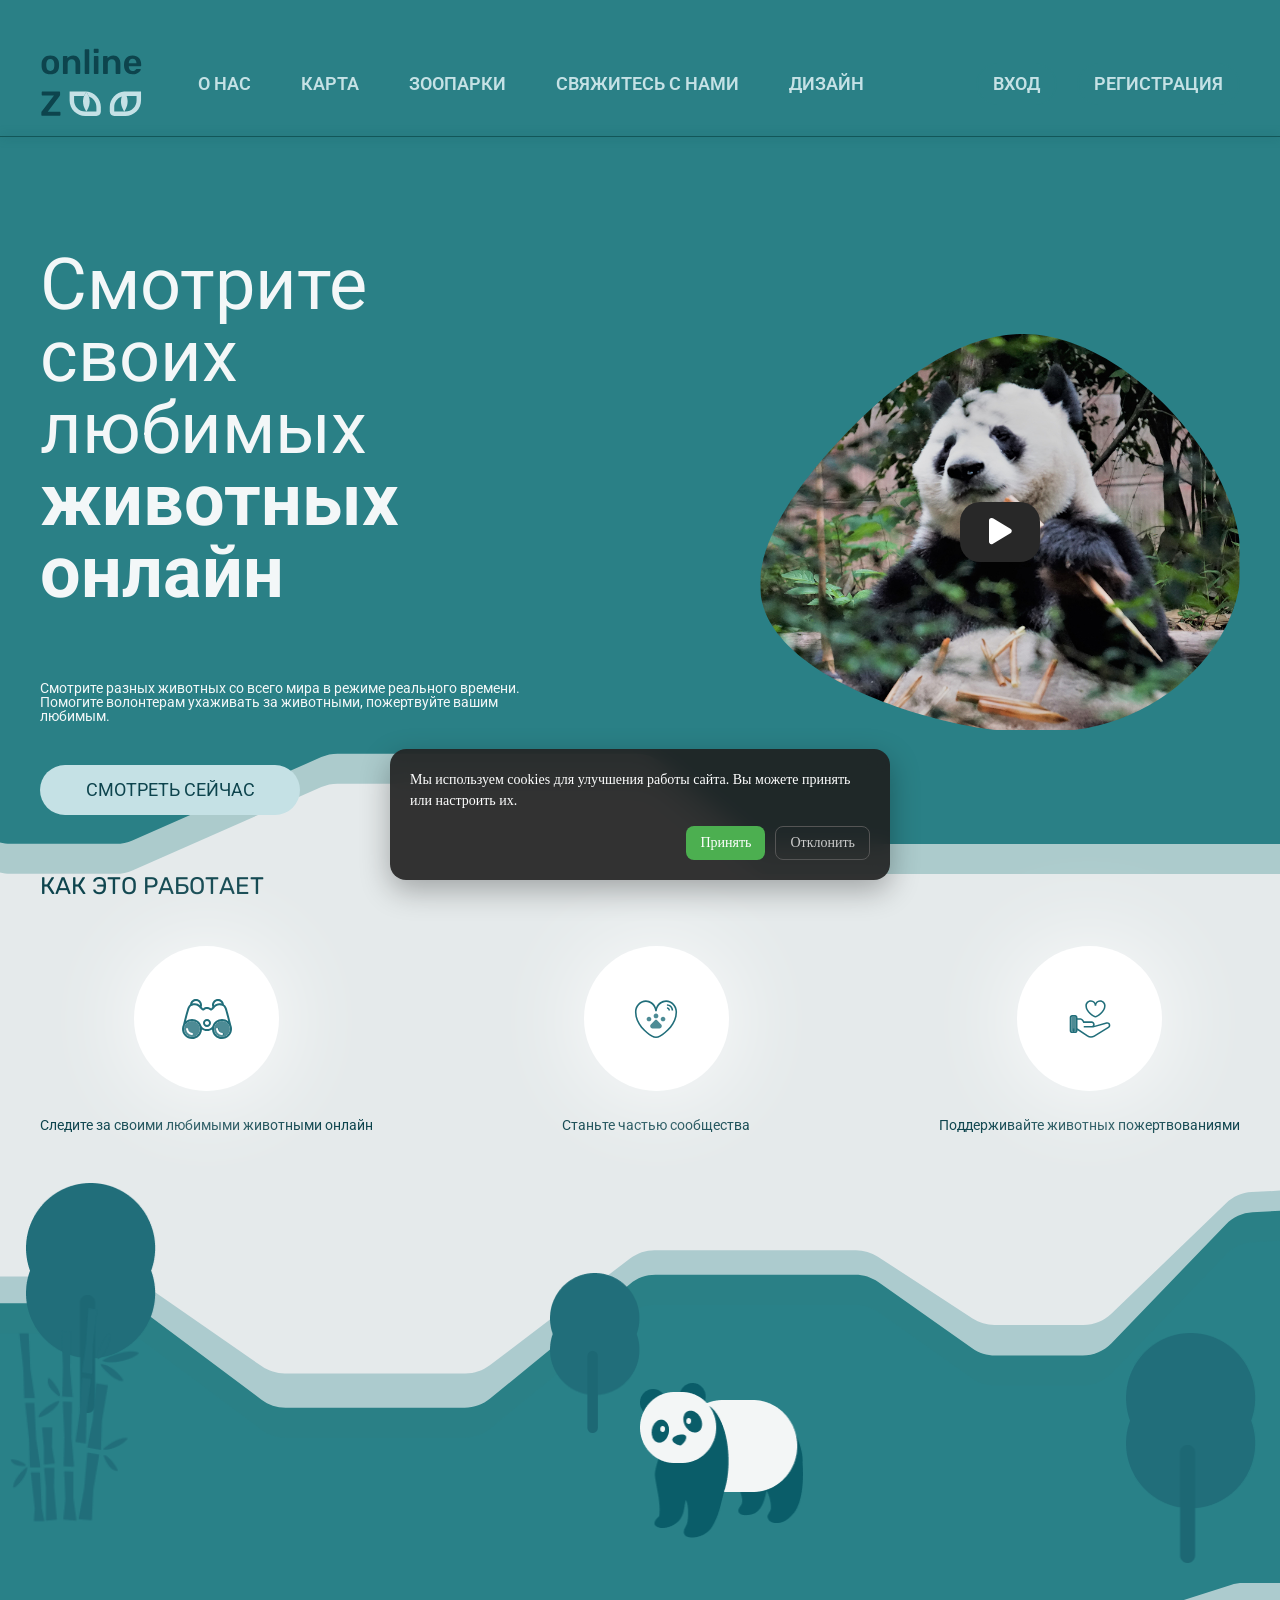
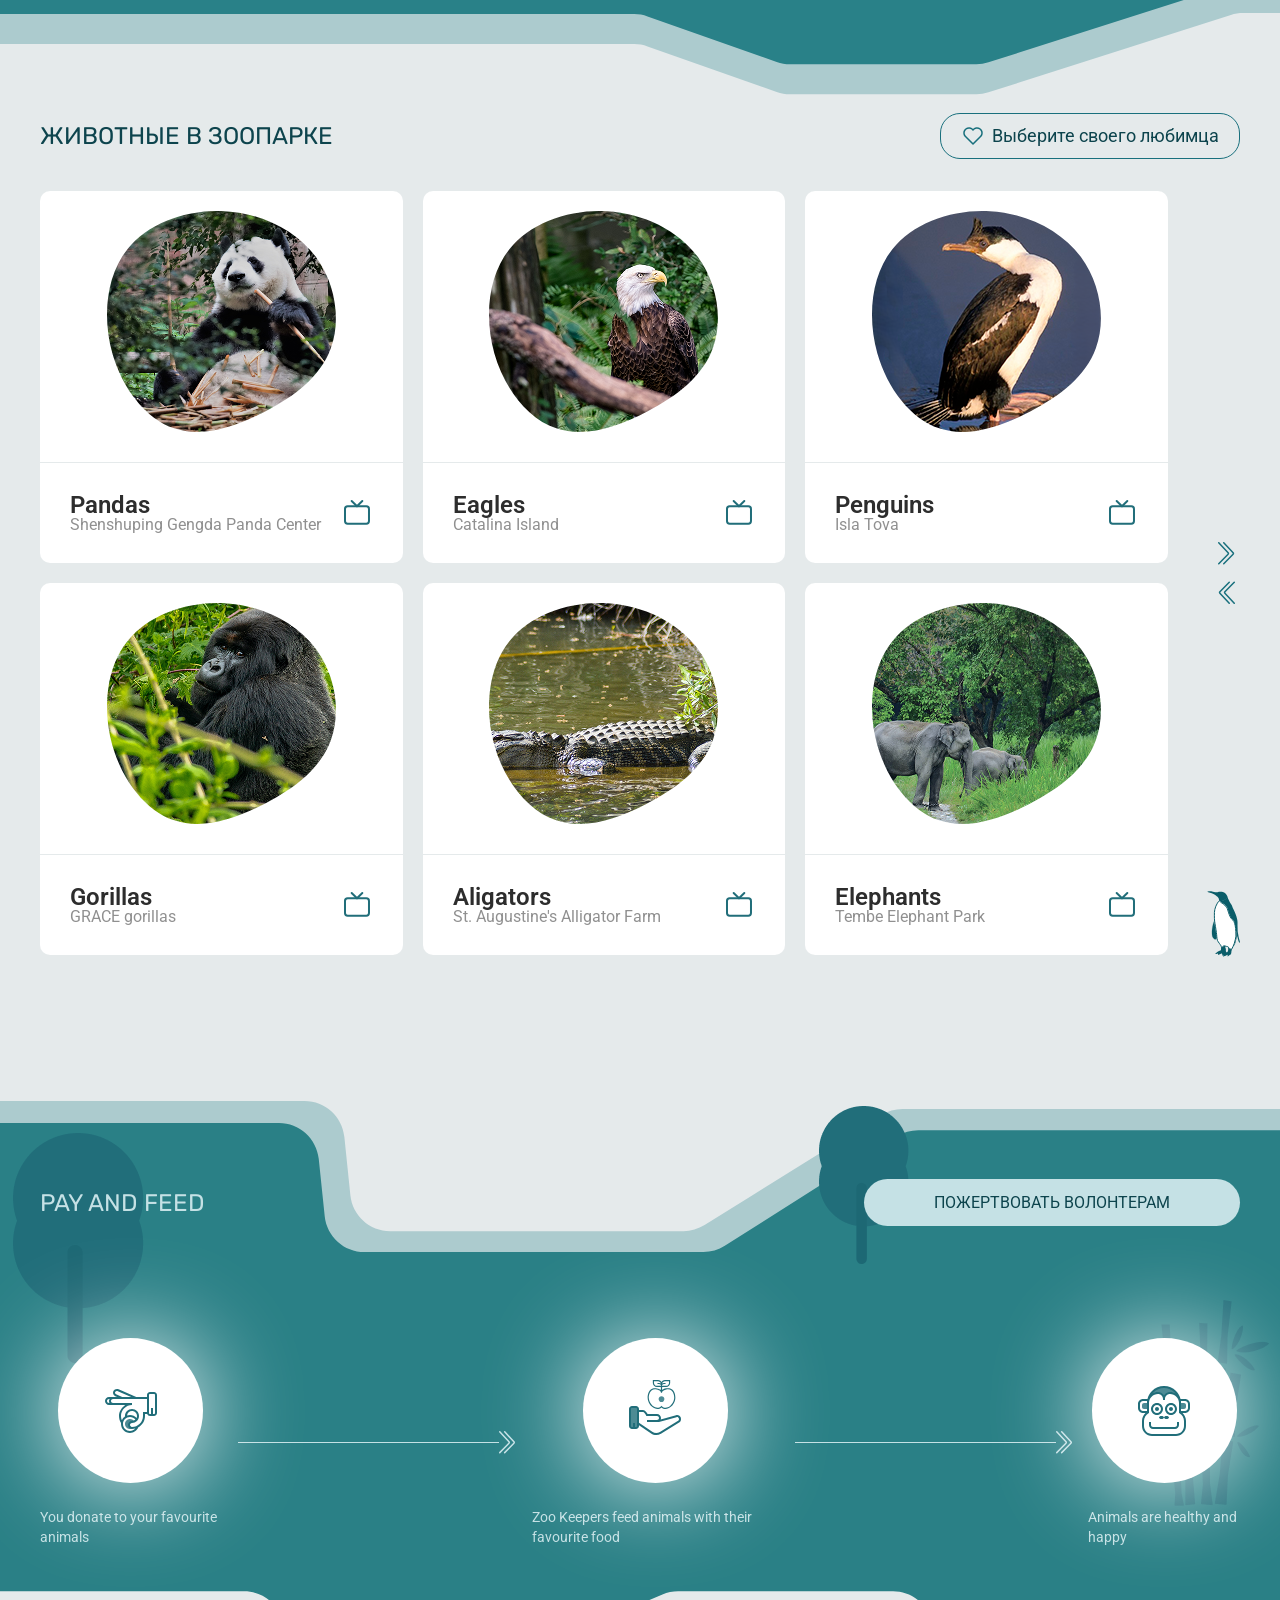
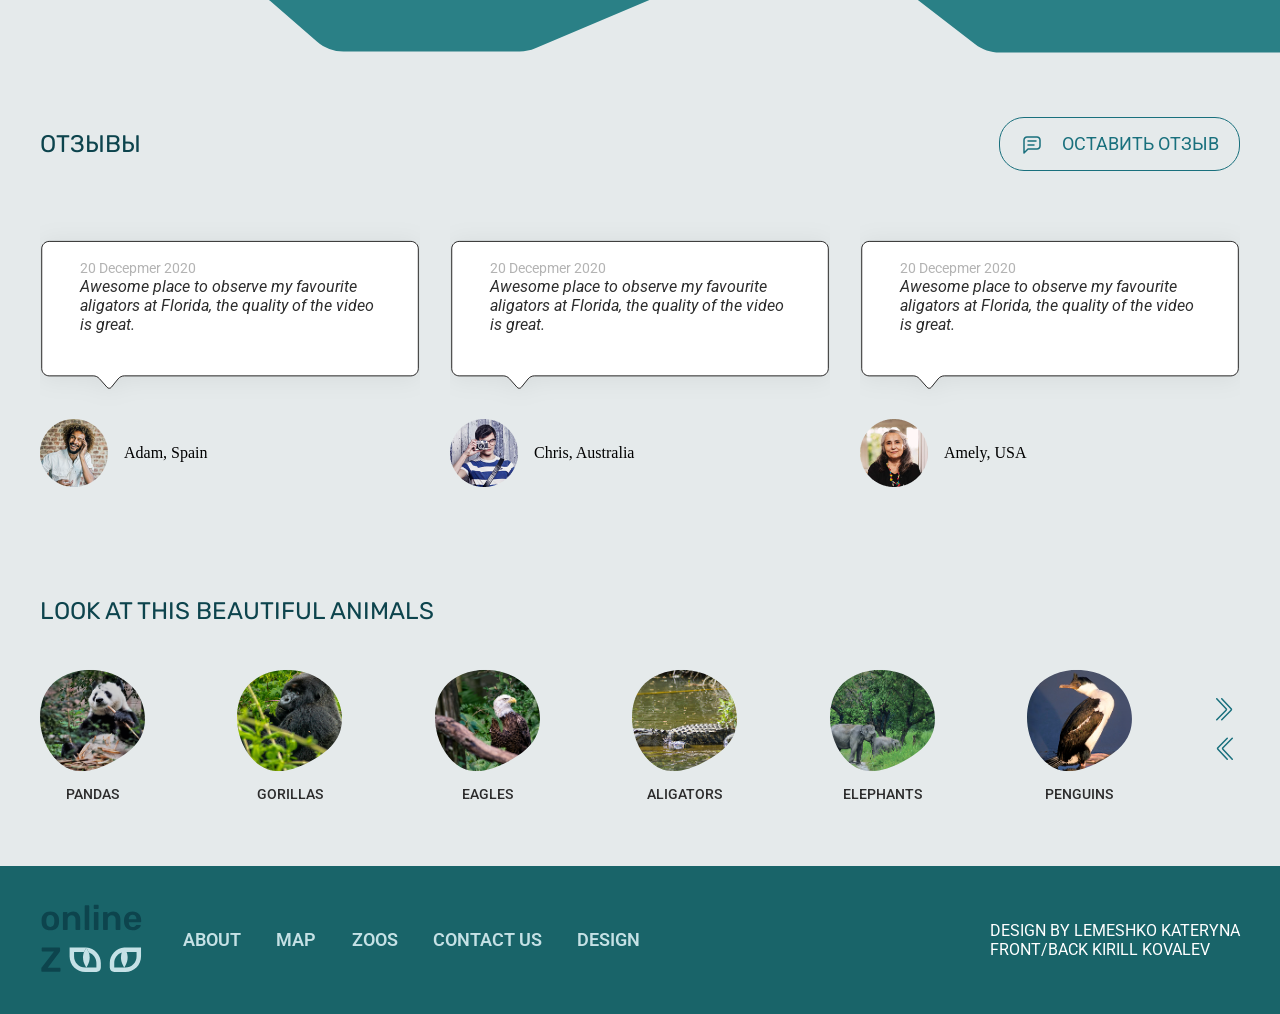
==== commit ea917e3b: "Add files via upload" ====
--- a/index.html
+++ b/index.html
@@ -1,1001 +1,1031 @@
-<!DOCTYPE html>
-<html lang="en">
-<head>
-    <meta charset="UTF-8">
-    <meta name="viewport" content="width=device-width, initial-scale=1.0">
-    <link rel="preconnect" href="https://fonts.googleapis.com">
-
-    <link rel="preconnect" href="https://fonts.gstatic.com" crossorigin>
-    <link href="https://fonts.googleapis.com/css2?family=Audiowide&family=DM+Mono:ital,wght@0,300;0,400;0,500;1,300;1,400;1,500&family=Inter:ital,opsz,wght@0,14..32,100..900;1,14..32,100..900&family=Montserrat:ital,wght@0,100..900;1,100..900&family=PT+Sans:ital,wght@0,400;0,700;1,400;1,700&family=Roboto:ital,wght@0,100..900;1,100..900&family=Rubik:ital,wght@0,300..900;1,300..900&display=swap" rel="stylesheet">
-
-    <link rel="preconnect" href="https://fonts.googleapis.com">
-    <link rel="preconnect" href="https://fonts.gstatic.com" crossorigin>
-    <link href="https://fonts.googleapis.com/css2?family=Audiowide&family=DM+Mono:ital,wght@0,300;0,400;0,500;1,300;1,400;1,500&family=Inter:ital,opsz,wght@0,14..32,100..900;1,14..32,100..900&family=Montserrat:ital,wght@0,100..900;1,100..900&family=PT+Sans:ital,wght@0,400;0,700;1,400;1,700&family=Roboto:ital,wght@0,100..900;1,100..900&family=Rubik:ital,wght@0,300..900;1,300..900&display=swap" rel="stylesheet">
-
-    <link rel="stylesheet" href="./css/reset.css">
-    <link rel="stylesheet" href="./css/general.css">
-    <link rel="stylesheet" href="./css/header.css">
-    <link rel="stylesheet" href="./css/hero.css">
-    <link rel="stylesheet" href="./css/howitwork.css">
-    <link rel="stylesheet" href="./css/panda.css">
-    <link rel="stylesheet" href="./css/petsinzoo.css">
-    <link rel="stylesheet" href="./css/payandfeed.css">
-    <link rel="stylesheet" href="./css/testimonials.css">
-    <link rel="stylesheet" href="./css/beautifulanimals.css">
-    <link rel="stylesheet" href="./css/footer.css">
-    <link rel="stylesheet" href="./css/modal.css">
-
-    <link rel="shortcut icon" href="./images/content/panda-icon.png" type="image/x-icon">
-
-    <title>Online ZOO</title>
-</head>
-<body>
-    <svg xmlns="http://www.w3.org/2000/svg" style="display:none;">
-
-        <symbol id="logo" viewBox="0 0 108 84" fill="none" xmlns="http://www.w3.org/2000/svg">
-            <path fill-rule="evenodd" clip-rule="evenodd" d="M29.6128 58.3841V49.5161H45.2358C45.5616 49.5161 45.881 49.5382 46.2007 49.5604C46.238 49.563 46.2752 49.5655 46.3125 49.5681L44.0545 53.9501H34.0765V58.3841C34.0765 64.4964 39.0826 69.4692 45.2358 69.4692H46.3517H56.3951V65.0352C56.3951 60.1888 53.2282 56.1049 48.8582 54.604L46.3909 49.5724C54.4658 50.1643 60.8588 56.8677 60.8588 65.0352V69.4692C60.8588 71.9146 58.8568 73.9032 56.3951 73.9032H45.2358C36.623 73.9032 29.6128 66.9396 29.6128 58.3841ZM84.254 49.5724C84.2607 49.5613 84.2932 49.5161 84.2932 49.5161L84.3325 49.5681C84.3697 49.5655 84.407 49.563 84.4442 49.5604C84.7639 49.5382 85.0833 49.5161 85.4092 49.5161H101.032V58.3841C101.032 66.9396 94.0219 73.9032 85.4092 73.9032H74.2499C71.7882 73.9032 69.7862 71.9146 69.7862 69.4692V65.0352C69.7862 56.8677 76.1792 50.1643 84.254 49.5724ZM96.5684 53.9501H86.5905C87.1752 55.5353 87.641 57.4419 87.641 59.4927C87.641 65.0019 84.2932 69.4692 84.2932 69.4692C84.2932 69.4692 80.9455 65.0019 80.9455 59.4927C80.9455 57.7057 81.3114 56.0539 81.7868 54.604C77.4168 56.1049 74.2499 60.1888 74.2499 65.0352V69.4692H84.2932H85.4092C91.5624 69.4692 96.5684 64.4964 96.5684 58.3841V53.9501Z" fill="#C5E1E6"/>
-            <path d="M46.3909 49.5724C46.3842 49.5613 46.3517 49.5161 46.3517 49.5161L46.3125 49.5681L44.0545 53.9501C43.4697 55.5353 43.0039 57.4419 43.0039 59.4927C43.0039 65.0019 46.3517 69.4692 46.3517 69.4692C46.3517 69.4692 49.6995 65.0019 49.6995 59.4927C49.6995 57.7057 49.3336 56.0539 48.8582 54.604L46.3909 49.5724Z" fill="#C5E1E6"/>
-            <path d="M10.3123 32.3484C7.59484 32.3484 5.4929 31.6516 4.00645 30.2581C2.52 28.8413 1.71871 26.9135 1.60258 24.4748L1.56774 22.9419L1.60258 21.409C1.71871 18.9935 2.53161 17.0774 4.04129 15.6606C5.55097 14.2439 7.64129 13.5355 10.3123 13.5355C12.9832 13.5355 15.0735 14.2439 16.5832 15.6606C18.0929 17.0774 18.9058 18.9935 19.0219 21.409C19.0452 21.6877 19.0568 22.1987 19.0568 22.9419C19.0568 23.6852 19.0452 24.1961 19.0219 24.4748C18.9058 26.9135 18.1045 28.8413 16.6181 30.2581C15.1316 31.6516 13.0297 32.3484 10.3123 32.3484ZM10.3123 28.8994C11.5432 28.8994 12.4955 28.5161 13.169 27.7497C13.8426 26.96 14.2142 25.8103 14.2839 24.3006C14.3071 24.0684 14.3187 23.6155 14.3187 22.9419C14.3187 22.2684 14.3071 21.8155 14.2839 21.5832C14.2142 20.0735 13.8426 18.9355 13.169 18.169C12.4955 17.3794 11.5432 16.9845 10.3123 16.9845C9.08129 16.9845 8.12903 17.3794 7.45548 18.169C6.78194 18.9355 6.41032 20.0735 6.34065 21.5832L6.30581 22.9419L6.34065 24.3006C6.41032 25.8103 6.78194 26.96 7.45548 27.7497C8.12903 28.5161 9.08129 28.8994 10.3123 28.8994ZM23.7529 32C23.5207 32 23.3232 31.9187 23.1607 31.7561C22.9981 31.5935 22.9168 31.3961 22.9168 31.1639V14.72C22.9168 14.4877 22.9981 14.2903 23.1607 14.1277C23.3232 13.9652 23.5207 13.8839 23.7529 13.8839H26.6097C26.842 13.8839 27.0394 13.9652 27.202 14.1277C27.3645 14.2903 27.4458 14.4877 27.4458 14.72V16.1484C28.8161 14.4065 30.7555 13.5355 33.2639 13.5355C35.4007 13.5355 37.0961 14.2439 38.3503 15.6606C39.6045 17.0542 40.2316 18.9587 40.2316 21.3742V31.1639C40.2316 31.3961 40.1503 31.5935 39.9878 31.7561C39.8484 31.9187 39.651 32 39.3955 32H36.3297C36.0974 32 35.9 31.9187 35.7374 31.7561C35.5749 31.5935 35.4936 31.3961 35.4936 31.1639V21.5832C35.4936 20.2129 35.1568 19.1561 34.4832 18.4129C33.8329 17.6465 32.8807 17.2632 31.6265 17.2632C30.3955 17.2632 29.42 17.6465 28.7 18.4129C28.0032 19.1794 27.6549 20.2361 27.6549 21.5832V31.1639C27.6549 31.3961 27.5736 31.5935 27.411 31.7561C27.2716 31.9187 27.0742 32 26.8187 32H23.7529ZM45.5279 32C45.2957 32 45.0983 31.9187 44.9357 31.7561C44.7731 31.5935 44.6918 31.3961 44.6918 31.1639V8.10064C44.6918 7.84516 44.7731 7.64774 44.9357 7.50839C45.0983 7.3458 45.2957 7.26451 45.5279 7.26451H48.4195C48.675 7.26451 48.8725 7.3458 49.0118 7.50839C49.1744 7.64774 49.2557 7.84516 49.2557 8.10064V31.1639C49.2557 31.3961 49.1744 31.5935 49.0118 31.7561C48.8725 31.9187 48.675 32 48.4195 32H45.5279ZM54.5738 10.8877C54.3415 10.8877 54.1441 10.8065 53.9815 10.6439C53.8189 10.4813 53.7376 10.2839 53.7376 10.0516V7.54322C53.7376 7.31097 53.8189 7.11355 53.9815 6.95097C54.1441 6.78839 54.3415 6.7071 54.5738 6.7071H57.7441C57.9763 6.7071 58.1738 6.78839 58.3363 6.95097C58.5221 7.11355 58.615 7.31097 58.615 7.54322V10.0516C58.615 10.2839 58.5338 10.4813 58.3712 10.6439C58.2086 10.8065 57.9996 10.8877 57.7441 10.8877H54.5738ZM54.7131 32C54.4808 32 54.2834 31.9187 54.1208 31.7561C53.9583 31.5935 53.877 31.3961 53.877 31.1639V14.72C53.877 14.4877 53.9583 14.2903 54.1208 14.1277C54.2834 13.9652 54.4808 13.8839 54.7131 13.8839H57.6047C57.8602 13.8839 58.0576 13.9652 58.197 14.1277C58.3596 14.2671 58.4408 14.4645 58.4408 14.72V31.1639C58.4408 31.3961 58.3596 31.5935 58.197 31.7561C58.0576 31.9187 57.8602 32 57.6047 32H54.7131ZM63.8991 32C63.6668 32 63.4694 31.9187 63.3068 31.7561C63.1443 31.5935 63.063 31.3961 63.063 31.1639V14.72C63.063 14.4877 63.1443 14.2903 63.3068 14.1277C63.4694 13.9652 63.6668 13.8839 63.8991 13.8839H66.7559C66.9881 13.8839 67.1855 13.9652 67.3481 14.1277C67.5107 14.2903 67.592 14.4877 67.592 14.72V16.1484C68.9623 14.4065 70.9017 13.5355 73.4101 13.5355C75.5468 13.5355 77.2423 14.2439 78.4965 15.6606C79.7507 17.0542 80.3778 18.9587 80.3778 21.3742V31.1639C80.3778 31.3961 80.2965 31.5935 80.1339 31.7561C79.9946 31.9187 79.7972 32 79.5417 32H76.4759C76.2436 32 76.0462 31.9187 75.8836 31.7561C75.721 31.5935 75.6397 31.3961 75.6397 31.1639V21.5832C75.6397 20.2129 75.303 19.1561 74.6294 18.4129C73.9791 17.6465 73.0268 17.2632 71.7726 17.2632C70.5417 17.2632 69.5662 17.6465 68.8462 18.4129C68.1494 19.1794 67.801 20.2361 67.801 21.5832V31.1639C67.801 31.3961 67.7197 31.5935 67.5572 31.7561C67.4178 31.9187 67.2204 32 66.9649 32H63.8991ZM92.607 32.3484C90.0289 32.3484 87.9735 31.6052 86.4406 30.1187C84.9309 28.609 84.1296 26.4955 84.0367 23.7781L84.0018 22.9071L84.0367 22.0361C84.1528 19.3884 84.9657 17.3097 86.4754 15.8C88.0083 14.2903 90.0522 13.5355 92.607 13.5355C95.3477 13.5355 97.4612 14.3716 98.9477 16.0439C100.457 17.7161 101.212 19.9458 101.212 22.7329V23.4645C101.212 23.6968 101.131 23.8942 100.968 24.0568C100.806 24.2194 100.597 24.3006 100.341 24.3006H88.7748V24.5794C88.8212 25.8568 89.1696 26.9368 89.8199 27.8194C90.4935 28.6787 91.4109 29.1084 92.5722 29.1084C93.9425 29.1084 95.0457 28.5742 95.8818 27.5058C96.0909 27.2503 96.2535 27.0877 96.3696 27.0181C96.5089 26.9484 96.7064 26.9135 96.9618 26.9135H99.958C100.167 26.9135 100.341 26.9832 100.481 27.1226C100.643 27.2387 100.724 27.3897 100.724 27.5755C100.724 28.1329 100.388 28.7948 99.7141 29.5613C99.0638 30.3045 98.1231 30.9548 96.8922 31.5123C95.6612 32.0697 94.2328 32.3484 92.607 32.3484ZM96.4741 21.3742V21.2697C96.4741 19.8994 96.1257 18.7961 95.4289 17.96C94.7554 17.1239 93.8148 16.7058 92.607 16.7058C91.3993 16.7058 90.4586 17.1239 89.7851 17.96C89.1115 18.7961 88.7748 19.8994 88.7748 21.2697V21.3742H96.4741Z" fill="#0D444D"/>
-            <path d="M2.19484 73.8064C1.93935 73.8064 1.73032 73.7252 1.56774 73.5626C1.42839 73.4 1.35871 73.191 1.35871 72.9355V70.4968C1.35871 70.1019 1.44 69.8 1.60258 69.591C1.76516 69.3587 1.85806 69.231 1.88129 69.2077L14.0052 53.5303H2.54323C2.31097 53.5303 2.11355 53.449 1.95097 53.2864C1.78839 53.1239 1.7071 52.9264 1.7071 52.6942V50.2903C1.7071 50.0348 1.77677 49.8258 1.91613 49.6632C2.07871 49.5006 2.28774 49.4194 2.54323 49.4194H19.1961C19.4516 49.4194 19.6606 49.5006 19.8232 49.6632C19.9858 49.8258 20.0671 50.0348 20.0671 50.2903V52.6942C20.0671 53.1123 19.9161 53.5187 19.6142 53.9135L7.73419 69.6606H19.5794C19.8348 69.6606 20.0439 69.7419 20.2065 69.9045C20.369 70.0671 20.4503 70.2761 20.4503 70.5316V72.9703C20.4503 73.2258 20.369 73.4348 20.2065 73.5974C20.0439 73.7368 19.8348 73.8064 19.5794 73.8064H2.19484Z" fill="#0D444D"/>
-        </symbol>
-
-        <symbol id="google-logo" viewBox="0 0 24 24" fill="none" xmlns="http://www.w3.org/2000/svg">
-            <rect width="24" height="24" fill="white"/>
-            <path fill-rule="evenodd" clip-rule="evenodd" d="M23.04 12.2615C23.04 11.446 22.9668 10.6619 22.8309 9.90918H12V14.3576H18.1891C17.9225 15.7951 17.1123 17.013 15.8943 17.8285V20.714H19.6109C21.7855 18.7119 23.04 15.7637 23.04 12.2615Z" fill="#4285F4"/>
-            <path fill-rule="evenodd" clip-rule="evenodd" d="M11.9995 23.4998C15.1045 23.4998 17.7077 22.47 19.6104 20.7137L15.8938 17.8282C14.864 18.5182 13.5467 18.9259 11.9995 18.9259C9.00425 18.9259 6.46902 16.903 5.5647 14.1848H1.72266V17.1644C3.61493 20.9228 7.50402 23.4998 11.9995 23.4998Z" fill="#34A853"/>
-            <path fill-rule="evenodd" clip-rule="evenodd" d="M5.56523 14.185C5.33523 13.495 5.20455 12.7579 5.20455 12C5.20455 11.242 5.33523 10.505 5.56523 9.81499V6.83545H1.72318C0.944318 8.38795 0.5 10.1443 0.5 12C0.5 13.8557 0.944318 15.612 1.72318 17.1645L5.56523 14.185Z" fill="#FBBC05"/>
-            <path fill-rule="evenodd" clip-rule="evenodd" d="M11.9995 5.07386C13.6879 5.07386 15.2038 5.65409 16.3956 6.79364L19.694 3.49523C17.7024 1.63955 15.0992 0.5 11.9995 0.5C7.50402 0.5 3.61493 3.07705 1.72266 6.83545L5.5647 9.815C6.46902 7.09682 9.00425 5.07386 11.9995 5.07386Z" fill="#EA4335"/>
-        </symbol>
-
-        <symbol id="facebook-logo" viewBox="0 0 24 24" fill="none" xmlns="http://www.w3.org/2000/svg">
-            <g clip-path="url(#clip0_3451_2065)">
-            <path d="M23.5 12.0699C23.5 5.7186 18.3513 0.56988 12 0.56988C5.64872 0.56988 0.5 5.7186 0.5 12.0699C0.5 17.8099 4.70538 22.5674 10.2031 23.4302V15.3941H7.2832V12.0699H10.2031V9.53629C10.2031 6.6541 11.92 5.06207 14.5468 5.06207C15.805 5.06207 17.1211 5.28668 17.1211 5.28668V8.11675H15.671C14.2424 8.11675 13.7969 9.00322 13.7969 9.91266V12.0699H16.9863L16.4765 15.3941H13.7969V23.4302C19.2946 22.5674 23.5 17.8099 23.5 12.0699Z" fill="#1877F2"/>
-            </g>
-            <defs>
-            <clipPath id="clip0_3451_2065">
-            <rect width="24" height="24" fill="white"/>
-            </clipPath>
-            </defs>
-        </symbol>
-
-        <symbol id="play-btn" viewBox="0 0 23 27" xmlns="http://www.w3.org/2000/svg">
-            <path d="M2.61523 2.61516L20.0496 13.0758L2.61523 23.5364V2.61516Z" fill="currentColor" stroke="white" stroke-width="5.23032" stroke-linecap="round" stroke-linejoin="round"/>
-        </symbol>
-
-        <symbol id="how-it-work-icon-1" viewBox="0 0 50 50" fill="none" xmlns="http://www.w3.org/2000/svg">
-            <path d="M14 5C11.0898 5 8.60938 7.07031 8.15625 9.875C8.14453 9.94141 8.10156 9.99609 8.09375 10.0625H8.125C8.08984 10.2148 8.05078 10.3555 8.03125 10.5C7.72656 10.7109 7.43359 10.9375 7.1875 11.1875C6.01172 12.375 5.51562 13.8672 5.15625 15.0938C5.15234 15.1016 5.16016 15.1172 5.15625 15.125C3.85938 19.1133 1.53516 28.5547 1 30.7188C0.375 32.0234 0 33.4609 0 35C0 40.5117 4.48828 45 10 45C15.3867 45 19.7695 40.7148 19.9688 35.375C21.1016 36.2109 22.7422 37 25 37C27.2578 37 28.8984 36.2109 30.0312 35.375C30.2305 40.7148 34.6133 45 40 45C45.5117 45 50 40.5117 50 35C50 33.8711 49.8164 32.793 49.4688 31.7812C49.3047 31.125 46.3516 19.3906 45.0625 15.125V15.0938C44.6562 13.875 44.1172 12.3828 42.9375 11.1875C42.6445 10.8906 42.3125 10.6172 41.9375 10.375C41.918 10.2695 41.9023 10.1719 41.875 10.0625H41.9062C41.8984 9.99609 41.8555 9.94141 41.8438 9.875C41.3906 7.07031 38.9102 5 36 5C32.6758 5 30 7.67578 30 11C30 11.7344 30.1211 12.4453 30.3438 13.0938C29.8789 13.6328 29.4883 14.1211 29.2188 14.375C29.1055 14.4805 29.0977 14.4766 29.0625 14.5C27.9258 13.6641 26.5547 13.0938 25.0938 13.0938C23.6367 13.0938 22.2031 13.6172 21.0938 14.5C21.0547 14.4766 21.0508 14.4805 20.9375 14.375C20.6445 14.1016 20.2031 13.5664 19.6875 12.9688C19.8867 12.3516 20 11.6914 20 11C20 7.67578 17.3242 5 14 5ZM14 7C16.2773 7 18 8.72266 18 11C18 11.0859 17.9727 11.1641 17.9688 11.25C16.6992 10.1602 15.0664 9.1875 12.9062 9.1875C11.9375 9.1875 11.0703 9.28125 10.3125 9.46875C10.8633 8.01562 12.293 7 14 7ZM36 7C37.6914 7 39.0938 8.00391 39.6562 9.4375C38.957 9.27734 38.1875 9.1875 37.3125 9.1875C35.0703 9.1875 33.3359 10.2305 32.0312 11.375C32.0195 11.2461 32 11.125 32 11C32 8.72266 33.7227 7 36 7ZM12.9062 11.1875C14.9023 11.1875 16.2812 12.2617 17.4375 13.4688C17.4492 13.9727 17.8398 14.3906 18.3438 14.4375C18.7695 14.9336 19.1758 15.4219 19.5938 15.8125C19.8789 16.0781 20.168 16.332 20.625 16.4688C21.082 16.6055 21.7305 16.5039 22.125 16.1875L22.1562 16.1562C22.8242 15.5625 24.0508 15.0938 25.0938 15.0938C26.1367 15.0938 27.2344 15.5234 28.0625 16.1875V16.1562H28.0938C28.4805 16.4727 29.1172 16.6055 29.5625 16.4688C30.0195 16.3281 30.2812 16.0781 30.5625 15.8125C30.9844 15.4141 31.4023 14.9141 31.8438 14.4062C32.1914 14.3008 32.457 14.0117 32.5312 13.6562C33.7383 12.3711 35.207 11.1875 37.3125 11.1875C38.6289 11.1875 39.5664 11.3867 40.2812 11.7188C40.4023 11.8398 40.5547 11.9258 40.7188 11.9688C40.75 11.9805 40.7812 11.9922 40.8125 12C41.082 12.1758 41.3242 12.3828 41.5312 12.5938C42.3203 13.3945 42.7656 14.5156 43.1562 15.6875C43.1602 15.6953 43.1523 15.7109 43.1562 15.7188C43.9258 18.2695 45.207 23.1172 46.25 27.1875C44.5352 25.8086 42.3633 25 40 25C35.4688 25 31.6289 28.043 30.4062 32.1875C30.332 32.25 30.2695 32.3242 30.2188 32.4062C30.2188 32.4062 28.9297 35 25 35C21.0703 35 19.7812 32.4062 19.7812 32.4062C19.7305 32.3125 19.668 32.2305 19.5938 32.1562C18.3633 28.0273 14.5234 25 10 25C7.73438 25 5.64844 25.7578 3.96875 27.0312C5.00391 22.9688 6.25781 18.1953 7.0625 15.7188V15.6875C7.40234 14.5234 7.80469 13.3945 8.59375 12.5938C9.38281 11.793 10.5938 11.1875 12.9062 11.1875ZM25 25C22.8008 25 21 26.8008 21 29C21 31.1992 22.8008 33 25 33C27.1992 33 29 31.1992 29 29C29 26.8008 27.1992 25 25 25ZM10 27C14.4297 27 18 30.5703 18 35C18 39.4297 14.4297 43 10 43C5.57031 43 2 39.4297 2 35C2 34.3984 2.0625 33.8125 2.1875 33.25C2.38672 33.0977 2.51953 32.875 2.5625 32.625C2.5625 32.625 2.82422 31.5469 2.875 31.3438C4.19922 28.7617 6.89062 27 10 27ZM25 27C26.1172 27 27 27.8828 27 29C27 30.1172 26.1172 31 25 31C23.8828 31 23 30.1172 23 29C23 27.8828 23.8828 27 25 27ZM40 27C43.4844 27 46.4297 29.2148 47.5312 32.3125C47.5352 32.3281 47.625 32.6562 47.625 32.6562C47.6523 32.7578 47.6953 32.8516 47.75 32.9375C47.9258 33.5938 48 34.2852 48 35C48 39.4297 44.4297 43 40 43C35.5703 43 32 39.4297 32 35C32 30.5703 35.5703 27 40 27ZM4.90625 33.9688C4.86328 33.9766 4.82031 33.9883 4.78125 34C4.31641 34.1055 3.98828 34.5234 4 35C4 38.3242 6.67578 41 10 41C10.3594 41.0039 10.6953 40.8164 10.8789 40.5039C11.0586 40.1914 11.0586 39.8086 10.8789 39.4961C10.6953 39.1836 10.3594 38.9961 10 39C7.72266 39 6 37.2773 6 35C6.01172 34.7109 5.89453 34.4336 5.6875 34.2383C5.47656 34.0391 5.19141 33.9414 4.90625 33.9688ZM35.9062 33.9688C35.8633 33.9766 35.8203 33.9883 35.7812 34C35.3164 34.1055 34.9883 34.5234 35 35C35 38.3242 37.6758 41 41 41C41.3594 41.0039 41.6953 40.8164 41.8789 40.5039C42.0586 40.1914 42.0586 39.8086 41.8789 39.4961C41.6953 39.1836 41.3594 38.9961 41 39C38.7227 39 37 37.2773 37 35C37.0117 34.7109 36.8945 34.4336 36.6875 34.2383C36.4766 34.0391 36.1914 33.9414 35.9062 33.9688Z" fill="#216E7A"/>
-            <circle opacity="0.8" cx="10" cy="35" r="8" fill="#216E7A"/>
-            <circle opacity="0.8" cx="40" cy="35" r="8" fill="#216E7A"/>
-            <path d="M5 35C5.66897 38.4715 6.73285 39.609 10 40" stroke="white" stroke-width="2" stroke-linecap="round"/>
-            <path d="M35 35C35.669 38.4715 36.7328 39.609 40 40" stroke="white" stroke-width="2" stroke-linecap="round"/>
-        </symbol>
-
-        <symbol id="how-it-work-icon-2" viewBox="0 0 64 64" fill="none" xmlns="http://www.w3.org/2000/svg">
-            <path opacity="0.8" d="M33.4216 33.46C32.6556 32.629 31.3436 32.629 30.5786 33.46L25.3506 39.137C23.6396 40.995 24.9566 44 27.4826 44H36.5166C39.0426 44 40.3596 40.995 38.6486 39.137L33.4216 33.46Z" fill="#216E7A"/>
-            <path opacity="0.8" d="M41 35C42.6569 35 44 33.6569 44 32C44 30.3431 42.6569 29 41 29C39.3431 29 38 30.3431 38 32C38 33.6569 39.3431 35 41 35Z" fill="#216E7A"/>
-            <path opacity="0.8" d="M23 35C24.6569 35 26 33.6569 26 32C26 30.3431 24.6569 29 23 29C21.3431 29 20 30.3431 20 32C20 33.6569 21.3431 35 23 35Z" fill="#216E7A"/>
-            <path opacity="0.8" d="M32 31C33.6569 31 35 29.6569 35 28C35 26.3431 33.6569 25 32 25C30.3431 25 29 26.3431 29 28C29 29.6569 30.3431 31 32 31Z" fill="#216E7A"/>
-            <path d="M45 8.10498C39.2 8.10498 34.078 11.965 32 17.503C29.922 11.965 24.8 8.10498 19 8.10498C11.28 8.10498 5 14.779 5 22.982C5 39.001 18.418 49.747 26.417 54.727C28.139 55.799 30.069 56.335 32 56.335C33.931 56.335 35.861 55.799 37.583 54.727C45.582 49.747 59 39.001 59 22.982C59 14.779 52.72 8.10498 45 8.10498ZM36.526 53.03C33.734 54.768 30.266 54.766 27.474 53.03C19.828 48.269 7 38.034 7 22.982C7 15.881 12.383 10.105 19 10.105C24.917 10.105 30.017 14.846 30.861 21.132L30.978 22H33.022L33.139 21.133C33.983 14.847 39.083 10.105 45 10.105C51.617 10.105 57 15.881 57 22.982C57 38.034 44.172 48.269 36.526 53.03Z" fill="#216E7A"/>
-            <path d="M46 13V15C49.309 15 52 17.691 52 21H54C54 16.589 50.411 13 46 13Z" fill="#216E7A"/>
-            <path d="M46 17V19C47.103 19 48 19.897 48 21H50C50 18.794 48.206 17 46 17Z" fill="#216E7A"/>
-        </symbol>
-
-        <symbol id="how-it-work-icon-3" viewBox="0 0 64 64" fill="none" xmlns="http://www.w3.org/2000/svg">
-            <path d="M8 29H14V48H8V29Z" fill="#216E7A" fill-opacity="0.8"/>
-            <path d="M56.427 36.815C55.49 36.122 54.239 35.92 52.992 36.265L37.703 40.492C37.891 40.028 38 39.523 38 38.991C38 36.79 36.206 35 34 35H24.623C23.957 34 22.261 31 20 31H16V30C16 28.346 14.654 27 13 27H9C7.346 27 6 28.346 6 30V47C6 48.654 7.346 50 9 50H13C14.654 50 16 48.655 16 47V46.248L28.139 54.45C29.663 55.482 31.437 56 33.214 56C34.856 56 36.501 55.558 37.956 54.669L56.129 43.568C57.283 42.865 58 41.587 58 40.235V39.922C58 38.691 57.427 37.559 56.427 36.815ZM14 47C14 47.552 13.551 48 13 48H12V44H10V48H9C8.449 48 8 47.552 8 47V30C8 29.448 8.449 29 9 29H13C13.551 29 14 29.449 14 30V47ZM56 40.235C56 40.895 55.65 41.518 55.087 41.862L36.914 52.962C34.549 54.405 31.545 54.34 29.26 52.793L16 43.835V33H20C21.059 33 22.469 35.034 23.088 36.409L23.354 37H34C35.103 37 36 37.893 36 38.99C36 40.098 35.103 41 34 41H24V43H34H36L53.524 38.193C54.165 38.015 54.804 38.1 55.234 38.422C55.721 38.783 56 39.33 56 39.922V40.235Z" fill="#216E7A"/>
-            <path d="M39 30C41.631 30 52 23.441 52 15C52 11.141 48.86 8 45 8C42.457 8 40.226 9.363 39 11.397C37.774 9.363 35.543 8 33 8C29.14 8 26 11.141 26 15C26 23.441 36.369 30 39 30ZM33 10C35.757 10 38 12 38 15H40C40 12 42.243 10 45 10C47.757 10 50 12.243 50 15C50 22.563 40.321 28 39 28C37.679 28 28 22.563 28 15C28 12.243 30.243 10 33 10Z" fill="#216E7A"/>
-        </symbol>
-
-        <symbol id="heart--icon" viewBox="0 0 24 24" fill="none" xmlns="http://www.w3.org/2000/svg">
-            <path d="M19.513 12.5834L12.013 20.0114L4.513 12.5834C4.0183 12.102 3.62864 11.5234 3.36854 10.884C3.10845 10.2447 2.98356 9.55836 3.00173 8.86834C3.01991 8.17832 3.18076 7.49954 3.47415 6.87474C3.76755 6.24994 4.18713 5.69266 4.70648 5.23799C5.22583 4.78331 5.8337 4.4411 6.49181 4.23289C7.14991 4.02468 7.844 3.95499 8.53036 4.02821C9.21673 4.10143 9.8805 4.31596 10.4799 4.65831C11.0792 5.00066 11.6012 5.46341 12.013 6.01741C12.4265 5.46743 12.9491 5.00873 13.5481 4.67001C14.1471 4.3313 14.8095 4.11986 15.4939 4.04893C16.1784 3.978 16.8701 4.04911 17.5258 4.2578C18.1815 4.46649 18.787 4.80828 19.3045 5.26177C19.8221 5.71526 20.2404 6.27069 20.5334 6.8933C20.8264 7.51591 20.9877 8.19229 21.0073 8.88012C21.0269 9.56794 20.9043 10.2524 20.6471 10.8907C20.39 11.5289 20.0039 12.1072 19.513 12.5894" stroke="#19707D" stroke-width="1.5" stroke-linecap="round" stroke-linejoin="round"/>
-        </symbol>
-
-        <symbol id="tv--icon" viewBox="0 0 23 23" fill="none" xmlns="http://www.w3.org/2000/svg">
-            <g clip-path="url(#clip0_219_26)">
-            <path d="M18.1988 6.70496H4.78876C3.73074 6.70496 2.87305 7.56265 2.87305 8.62067V17.2414C2.87305 18.2994 3.73074 19.1571 4.78876 19.1571H18.1988C19.2568 19.1571 20.1145 18.2994 20.1145 17.2414V8.62067C20.1145 7.56265 19.2568 6.70496 18.1988 6.70496Z" stroke="#216E7A" stroke-width="1.43679" stroke-linecap="round" stroke-linejoin="round"/>
-            <path d="M15.3259 2.87354L11.4945 6.70497L7.66309 2.87354" stroke="#216E7A" stroke-width="1.43679" stroke-linecap="round" stroke-linejoin="round"/>
-            </g>
-            <defs>
-            <clipPath id="clip0_219_26">
-            <rect width="22.9886" height="22.9886" fill="white"/>
-            </clipPath>
-            </defs>
-        </symbol>
-
-        <symbol id="arrow--right" width="17" height="23" viewBox="0 0 17 23" fill="none" xmlns="http://www.w3.org/2000/svg">
-            <path d="M5.75 0.75L15.1027 10.8509C15.4651 11.2423 15.4565 11.8494 15.083 12.2304L5.75 21.75" stroke="#19707D" stroke-width="1.5" stroke-linecap="round"/>
-            <path d="M0.75 0.75L10.1027 10.8509C10.4651 11.2423 10.4565 11.8494 10.083 12.2304L0.75 21.75" stroke="#19707D" stroke-width="1.5" stroke-linecap="round"/>
-        </symbol>
-
-        <symbol id="penguin--icon" viewBox="0 0 33 66" fill="none" xmlns="http://www.w3.org/2000/svg">
-            <path d="M13.9111 59.1991C14.1596 58.1944 14.0656 56.3396 14.0656 56.3396L18.5481 54.3302C18.5481 54.3302 18.1388 55.552 18.2389 56.3396C18.3245 57.0124 18.7255 57.2972 18.8572 57.9625C19.0096 58.7323 18.6789 59.2077 18.8572 59.9719C18.9833 60.5122 19.3982 61.2857 19.3982 61.2857C19.3982 61.2857 20.0175 61.1423 20.3256 60.8993C20.7606 60.5562 20.8183 60.1783 21.0212 59.6628C21.5625 58.2865 20.8666 55.8759 21.0212 55.8759C21.1757 55.8759 25.0399 58.5035 25.0399 58.5035C25.0399 58.5035 24.521 59.6496 24.4216 60.4356C24.2693 61.6405 24.4497 62.459 23.6488 63.5269C23.3165 63.8031 22.6441 63.9906 22.6441 63.9906C22.6441 63.9906 20.4802 66 20.5575 65.459C20.5575 64.7635 20.712 63.6815 20.712 63.6815C20.712 63.6815 16.075 65.8454 16.075 65.459C15.9204 64.8407 16.616 63.9906 16.616 63.9906C16.616 63.9906 14.993 64.9953 15.1476 64.5316C15.2556 64.2077 15.4641 63.8504 15.6561 63.5609C15.5713 63.6295 15.4777 63.6772 15.3795 63.6815C14.8359 63.7053 14.9158 62.3677 14.9158 62.3677C14.9158 62.3677 12.3654 63.9906 11.2062 63.9906C10.9413 63.4785 11.0516 62.5222 11.0516 62.5222C11.0516 62.5222 9.1968 63.1405 8.34668 63.0632C8.50125 62.0585 9.2294 61.7816 9.96963 61.1311C11.2573 59.9996 13.1382 59.5855 13.9111 59.1991Z" fill="#0A5D69"/>
-            <path d="M1.00468 0.386476C0.761655 0.486835 0.468771 0.674032 0.262104 0.816252C0.15513 0.889867 0.187455 1.05076 0.313518 1.08192C0.576551 1.14694 0.953546 1.24078 1.23653 1.31388C2.63339 1.6747 3.44268 1.80681 4.79157 2.31856C6.47004 2.95534 7.44066 3.34261 8.88759 4.40521C9.56041 4.89932 9.96626 5.16339 10.5105 5.79631L10.5169 5.80371C11.3145 6.73114 11.8548 7.35951 11.9789 8.57851C12.0125 8.9088 11.9789 9.42863 11.9789 9.42863C11.9789 9.42863 12.7939 9.93171 13.37 10.1242C14.9157 10.6651 20.5574 8.34663 20.5574 5.8736C19.9391 3.94148 18.7256 2.23641 16.5386 1.31388C15.9313 1.05768 15.5668 0.952887 14.9157 0.850176C14.0809 0.718498 13.5955 0.802546 12.7518 0.850176C11.4733 0.922346 10.7859 1.34795 9.50586 1.31388C8.52869 1.28787 7.99649 1.09118 7.03279 0.927459C5.45719 0.659793 4.61206 0.131625 3.01405 0.154626C2.22422 0.165994 1.73479 0.0849755 1.00468 0.386476Z" fill="#0A5D69"/>
-            <path d="M16.3072 9.35129C15.2912 9.79303 13.634 10.0608 13.2826 10.1142C13.2562 10.1182 13.2479 10.1514 13.2682 10.1686L14.7615 11.4379L17.621 13.6019C17.621 13.6019 19.5886 15.3202 20.3259 16.7705C20.6765 17.4601 20.7616 17.8966 21.0214 18.6253C21.669 20.4416 22.4898 23.3396 22.4898 23.3396C22.4898 23.3396 23.0533 25.355 23.8036 26.4309C24.2438 27.0621 24.6139 27.3175 25.1175 27.8993C25.9596 28.8724 26.626 29.3 27.2041 30.4496C27.9354 31.904 27.6511 32.7785 27.9769 34.5457C28.4057 36.8708 29.2908 40.8829 29.2908 40.8829V42.0422C29.2908 43.521 29.447 44.3584 29.2908 45.829C29.1375 47.2712 28.5179 49.4614 28.5179 49.4614L26.8034 54.9623C26.7867 55.0158 26.8597 55.0474 26.8861 54.998C27.2144 54.3842 27.8297 53.2174 28.2088 52.3981C28.7498 50.9297 28.9069 49.5094 29.4453 47.6838C29.6765 46.9001 30.0383 45.7695 30.169 45.3633C30.1832 45.319 30.2463 45.3214 30.2577 45.3665L31.4547 50.0796C31.4547 50.0796 32.073 51.7799 32.6912 51.8571C33.068 51.5418 32.9231 50.6206 32.9231 50.6206C32.9231 50.6206 32.1889 48.3319 31.8411 46.8337C31.4944 45.3401 31.4449 44.4734 31.1456 42.9696C31.0011 42.2439 30.8821 41.8444 30.7591 41.1148C30.6819 39.6464 30.6097 37.2055 30.5273 34.7002C30.4618 32.7084 30.6579 31.5719 30.3727 29.5995C30.2228 28.5626 30.0873 27.9879 29.8317 26.9719C29.3335 24.9911 28.8998 23.9183 28.1315 22.0258C27.456 20.3617 26.8945 19.5085 26.1994 17.8525C25.6485 16.5398 25.5072 15.7328 24.8856 14.452C24.176 12.9898 23.5076 12.3196 22.7217 10.897C22.1799 9.91628 21.8442 9.37851 21.4079 8.3466C21.0554 7.5131 20.6601 6.2149 20.5746 5.93002C20.5674 5.90598 20.5367 5.90018 20.521 5.91979C20.339 6.14762 19.5163 7.16225 18.8575 7.72834C17.9621 8.49771 17.3898 8.88058 16.3072 9.35129Z" fill="#0A5D69"/>
-            <path d="M5.87394 34.0048C6.24482 32.5529 7.11047 30.3724 7.11047 30.3724L9.81539 46.6019C9.81539 46.6019 9.35169 48.7659 7.96059 48.3795C7.11047 47.993 6.18307 47.2975 5.71937 46.3701C5.34494 45.6818 5.33074 45.2066 5.17839 44.438C4.93715 43.221 4.95175 42.5101 4.94654 41.2694C4.94023 39.768 5.05347 38.9198 5.25075 37.4421L5.25567 37.4052C5.43427 36.0674 5.53987 35.3125 5.87394 34.0048Z" fill="#0A5D69" stroke="#0A5D69" stroke-width="0.154567"/>
-            <path d="M12.1328 9.92859C12.3509 9.92859 12.4721 9.98072 12.5449 10.0262C12.6363 10.0834 12.6741 10.1359 12.7842 10.246C13.4186 10.8803 13.758 11.1393 14.3555 11.66C14.9679 12.1938 15.5123 12.5057 16 12.8007C16.4848 13.0939 16.9283 13.3787 17.4189 13.8759C19.165 15.6451 20.1441 16.7397 20.7715 18.9911C21.541 21.7528 22.6047 25.1692 24.3193 27.6434L24.3447 27.6805L24.377 27.7118C24.5969 27.9317 24.8432 28.161 25.0889 28.3905C25.3372 28.6225 25.588 28.858 25.8291 29.1014C26.3155 29.5925 26.7345 30.088 26.9883 30.5956C27.7931 32.2052 28.79 36.3733 28.79 40.6512C28.79 41.5648 28.8537 42.2806 28.9033 42.9677C28.9525 43.6487 28.9879 44.3136 28.9453 45.163C28.565 47.8919 28.0355 49.9441 27.1953 52.6952C26.3961 54.9622 25.4805 56.7382 24.6045 58.3534C24.0538 58.2761 23.4747 58.1243 22.9766 57.9569C22.6805 57.8574 22.4196 57.755 22.2178 57.6659C22.117 57.6214 22.0337 57.5814 21.9697 57.5477C21.9486 57.5366 21.9306 57.5254 21.915 57.5165C21.9111 57.5023 21.9045 57.4843 21.8994 57.4608C21.8872 57.4041 21.8765 57.337 21.8633 57.2518C21.8507 57.171 21.8354 57.0734 21.8174 56.9755C21.7514 56.6176 21.6025 55.9982 20.9912 55.7274L20.9902 55.7284C20.7796 55.6277 20.5307 55.5727 20.3018 55.5321C20.0883 55.4943 19.7447 55.4463 19.4951 55.4042C18.9934 55.3194 18.4472 55.1965 17.9033 54.9423L17.6709 54.8251L17.5381 54.7655C17.265 54.6682 16.9539 54.6989 16.7041 54.8661L16.585 54.9608C16.3094 55.2199 15.8892 55.5881 15.4424 55.8885C15.0663 56.1414 14.7309 56.3021 14.4746 56.3573C14.4104 56.2675 14.3743 56.154 14.3418 55.9823C14.2966 55.7432 14.2557 55.2952 14.0488 54.8798C13.7685 54.3169 13.486 53.9146 13.1973 53.536C12.9062 53.1544 12.6304 52.8224 12.3174 52.3524C11.5077 51.1369 11.0045 50.636 10.4395 49.4393C10.0742 48.1852 9.92035 47.0078 9.80469 45.7421C9.68871 44.4728 9.60866 43.0921 9.38184 41.5077C9.06087 39.2658 8.7322 37.1945 8.42578 35.2899C8.12032 33.3913 7.83713 31.6616 7.60645 30.0868C7.4421 27.9917 7.35763 26.8223 7.37793 24.7352C7.40267 22.1911 7.30415 20.6042 7.82812 18.4335L7.8291 18.4276C8.41568 15.8588 9.09971 14.4492 10.3965 12.16C10.7851 11.6055 11.1322 11.0498 11.4941 10.5751C11.6723 10.3414 11.8291 10.1628 11.9639 10.0468C12.1117 9.91958 12.1618 9.92859 12.1328 9.92859Z" fill="white" stroke="#0A5D69"/>
-        </symbol>
-
-        <symbol id="american-experss--icon" viewBox="0 0 14 14" fill="none" xmlns="http://www.w3.org/2000/svg">
-            <path d="M0 0H13.2411V7.14795L12.5857 8.17201L13.2411 9.08342V13.2411H0V6.50279L0.409624 6.03172L0 5.58113V0Z" fill="#016FD0"/>
-            <path d="M2.57031 9.22679V7.14795H4.77142L5.00758 7.45581L5.25154 7.14795H13.241V9.08343C13.241 9.08343 13.0321 9.22471 12.7904 9.22679H8.3665L8.10024 8.89909V9.22679H7.22774V8.6674C7.22774 8.6674 7.10856 8.74548 6.85089 8.74548H6.55391V9.22679H5.23287L4.99705 8.91233L4.75762 9.22679H2.57031Z" fill="white"/>
-            <path d="M0 5.58126L0.496359 4.42407H1.35476L1.63645 5.07228V4.42407H2.70352L2.87121 4.89258L3.03378 4.42407H7.82383V4.65961C7.82383 4.65961 8.07564 4.42407 8.48947 4.42407L10.0437 4.4295L10.3205 5.06923V4.42407H11.2135L11.4592 4.79154V4.42407H12.3604V6.50292H11.4592L11.2237 6.13425V6.50292H9.91172L9.77979 6.17522H9.42708L9.29729 6.50292H8.40754C8.05145 6.50292 7.82383 6.27219 7.82383 6.27219V6.50292H6.48231L6.21605 6.17522V6.50292H1.22759L1.09575 6.17522H0.744164L0.613248 6.50292H0L0 5.58126Z" fill="white"/>
-            <path fill-rule="evenodd" clip-rule="evenodd" d="M0.00292969 6.23675L0.67241 4.68018H1.17996L1.8488 6.23675H1.40333L1.28045 5.92505H0.562323L0.438796 6.23675H0.00292969ZM1.13911 5.58724L0.920217 5.04256L0.700684 5.58724H1.13911Z" fill="#016FD0"/>
-            <path d="M1.89453 6.23675V4.68018L2.51392 4.68248L2.87418 5.68606L3.22581 4.68018H3.84025V6.23675H3.4511V5.0898L3.0386 6.23675H2.69732L2.28367 5.0898V6.23675H1.89453Z" fill="#016FD0"/>
-            <path d="M4.10645 6.23675V4.68018H5.37628V5.02836H4.49968V5.29461H5.3558V5.62231H4.49968V5.89881H5.37628V6.23675H4.10645Z" fill="#016FD0"/>
-            <path fill-rule="evenodd" clip-rule="evenodd" d="M5.60156 6.23675V4.68018H6.46753C6.75447 4.68018 7.01157 4.85761 7.01157 5.18517C7.01157 5.46518 6.7948 5.64554 6.58466 5.66328L7.09669 6.23675H6.62114L6.15456 5.68376H5.99071V6.23675H5.60156ZM6.43539 5.0284H5.99056V5.3561H6.44115C6.51914 5.3561 6.61972 5.29566 6.61972 5.19225C6.61972 5.11187 6.54209 5.0284 6.43539 5.0284Z" fill="#016FD0"/>
-            <path d="M7.56823 6.23675H7.1709V4.68018H7.56823V6.23675Z" fill="#016FD0"/>
-            <path d="M8.50952 6.23675H8.42376C8.00879 6.23675 7.75684 5.90982 7.75684 5.46486C7.75684 5.00891 8.00596 4.68018 8.53 4.68018H8.96011V5.04884H8.51428C8.30155 5.04884 8.1511 5.21485 8.1511 5.4687C8.1511 5.77015 8.32313 5.89676 8.57096 5.89676H8.67337L8.50952 6.23675Z" fill="#016FD0"/>
-            <path fill-rule="evenodd" clip-rule="evenodd" d="M8.6875 6.23675L9.35698 4.68018H9.86453L10.5334 6.23675H10.0879L9.96502 5.92505H9.24689L9.12337 6.23675H8.6875ZM9.82368 5.58724L9.60479 5.04256L9.38525 5.58724H9.82368Z" fill="#016FD0"/>
-            <path d="M10.5781 6.23675V4.68018H11.0729L11.7046 5.65816V4.68018H12.0937V6.23675H11.615L10.9673 5.23317V6.23675H10.5781Z" fill="#016FD0"/>
-            <path d="M2.83691 8.96063V7.40405H4.10675V7.75223H3.23015V8.01849H4.08627V8.34619H3.23015V8.62268H4.10675V8.96063H2.83691Z" fill="#016FD0"/>
-            <path d="M9.05859 8.96063V7.40405H10.3284V7.75223H9.45183V8.01849H10.3039V8.34619H9.45183V8.62268H10.3284V8.96063H9.05859Z" fill="#016FD0"/>
-            <path d="M4.15535 8.96063L4.77362 8.19194L4.14062 7.40405H4.63089L5.00788 7.89112L5.38614 7.40405H5.85721L5.23253 8.18234L5.85195 8.96063H5.36175L4.99572 8.48124L4.63857 8.96063H4.15535Z" fill="#016FD0"/>
-            <path fill-rule="evenodd" clip-rule="evenodd" d="M5.89844 8.96087V7.4043H6.75801C7.11071 7.4043 7.31676 7.63162 7.31676 7.92785C7.31676 8.28544 7.05405 8.46932 6.70745 8.46932H6.29782V8.96087H5.89844ZM6.72924 7.75643H6.29785V8.11485H6.72796C6.84161 8.11485 6.92125 8.03953 6.92125 7.93564C6.92125 7.82506 6.84121 7.75643 6.72924 7.75643Z" fill="#016FD0"/>
-            <path fill-rule="evenodd" clip-rule="evenodd" d="M7.48633 8.96063V7.40405H8.3523C8.63924 7.40405 8.89633 7.58149 8.89633 7.90904C8.89633 8.18906 8.67957 8.36942 8.46943 8.38715L8.98146 8.96063H8.50591L8.03932 8.40763H7.87547V8.96063H7.48633ZM8.32032 7.7522H7.87549V8.0799H8.32608C8.40407 8.0799 8.50465 8.01946 8.50465 7.91605C8.50465 7.83567 8.42702 7.7522 8.32032 7.7522Z" fill="#016FD0"/>
-            <path d="M10.5094 8.96063V8.62268H11.2882C11.4034 8.62268 11.4533 8.56041 11.4533 8.49212C11.4533 8.42668 11.4036 8.36053 11.2882 8.36053H10.9362C10.6303 8.36053 10.46 8.17415 10.46 7.89432C10.46 7.64474 10.616 7.40405 11.0706 7.40405H11.8284L11.6645 7.75428H11.0091C10.8838 7.75428 10.8453 7.82002 10.8453 7.8828C10.8453 7.94733 10.8929 8.01849 10.9886 8.01849H11.3573C11.6983 8.01849 11.8463 8.21192 11.8463 8.46524C11.8463 8.73757 11.6814 8.96063 11.3387 8.96063H10.5094Z" fill="#016FD0"/>
-            <path d="M11.9371 8.96063V8.62268H12.7159C12.8311 8.62268 12.881 8.56041 12.881 8.49212C12.881 8.42668 12.8313 8.36053 12.7159 8.36053H12.364C12.0581 8.36053 11.8877 8.17415 11.8877 7.89432C11.8877 7.64474 12.0437 7.40405 12.4983 7.40405H13.2561L13.0922 7.75428H12.4368C12.3116 7.75428 12.273 7.82002 12.273 7.8828C12.273 7.94733 12.3207 8.01849 12.4164 8.01849H12.785C13.126 8.01849 13.274 8.21192 13.274 8.46524C13.274 8.73757 13.1091 8.96063 12.7665 8.96063H11.9371Z" fill="#016FD0"/>
-        </symbol>
-
-        <symbol id="visa--icon" viewBox="0 0 34 11" fill="none" xmlns="http://www.w3.org/2000/svg">
-            <path d="M14.3807 10.5856H11.6924L13.3739 0.188477H16.0621L14.3807 10.5856Z" fill="#00579F"/>
-            <path d="M24.1268 0.442645C23.5966 0.232274 22.7555 0 21.7156 0C19.0608 0 17.1912 1.4157 17.1798 3.43972C17.1577 4.93304 18.5183 5.76247 19.5359 6.26039C20.576 6.76918 20.9295 7.10128 20.9295 7.5548C20.9189 8.25133 20.0891 8.5724 19.3151 8.5724C18.2418 8.5724 17.6667 8.40687 16.7927 8.01935L16.4387 7.85323L16.0625 10.1871C16.693 10.4744 17.8547 10.7293 19.0608 10.7405C21.8816 10.7405 23.718 9.3467 23.7398 7.18978C23.7505 6.00621 23.0321 5.09931 21.4832 4.35823C20.5429 3.88251 19.9671 3.56174 19.9671 3.07499C19.9781 2.63249 20.4541 2.17926 21.5155 2.17926C22.3895 2.15707 23.0316 2.36714 23.5181 2.57736L23.7612 2.68777L24.1268 0.442645Z" fill="#00579F"/>
-            <path fill-rule="evenodd" clip-rule="evenodd" d="M28.9384 0.188477H31.0178L33.1866 10.5854H30.6975C30.6975 10.5854 30.4539 9.39081 30.3767 9.02578H26.9251C26.8253 9.30216 26.3609 10.5854 26.3609 10.5854H23.54L27.5332 1.05113C27.8099 0.376354 28.2971 0.188477 28.9384 0.188477ZM28.7724 3.99328C28.7724 3.99328 27.9205 6.305 27.6991 6.9023H29.9336C29.823 6.38248 29.314 3.89376 29.314 3.89376L29.1261 2.99788C29.047 3.22857 28.9325 3.54573 28.8554 3.75966C28.8031 3.90468 28.7679 4.00225 28.7724 3.99328Z" fill="#00579F"/>
-            <path d="M9.44689 0.188477L6.8141 7.27829L6.5264 5.84039C6.03965 4.18125 4.51311 2.37862 2.80957 1.4823L5.22111 10.5745H8.06397L12.2896 0.188477H9.44689V0.188477Z" fill="#00579F"/>
-            <path d="M4.36955 0.188477H0.0442497L0 0.398553C3.37401 1.26135 5.60854 3.34109 6.52662 5.84083L5.58635 1.06245C5.43155 0.398406 4.95582 0.210381 4.36955 0.188477Z" fill="#FAA61A"/>
-        </symbol>
-
-        <symbol id="master-card--icon" viewBox="0 0 22 15" fill="none" xmlns="http://www.w3.org/2000/svg">
-            <g opacity="0.01">
-            <rect width="21.9259" height="14.8148" fill="white"/>
-            </g>
-            <rect x="8.02539" y="2.51196" width="5.75099" height="9.39307" fill="#FF5F00"/>
-            <path d="M8.61818 7.20941C8.61674 5.37676 9.45803 3.64522 10.8997 2.51371C8.45056 0.588978 4.93355 0.869332 2.82029 3.15775C0.707038 5.44616 0.707038 8.97433 2.82029 11.2627C4.93355 13.5512 8.45056 13.8315 10.8997 11.9068C9.45757 10.7749 8.61623 9.04265 8.61818 7.20941Z" fill="#EB001B"/>
-            <path fill-rule="evenodd" clip-rule="evenodd" d="M19.9944 10.7188V10.9113H19.9579V10.7188H19.8799V10.679H20.0773V10.7188H19.9944ZM20.3777 10.679V10.9113H20.3362V10.7355L20.2715 10.8864H20.2267L20.162 10.7355V10.9113H20.1188V10.679H20.1785L20.2482 10.845L20.3179 10.679H20.3777Z" fill="#F79E1B"/>
-            <path d="M20.5646 7.20952C20.5645 9.49654 19.2587 11.5828 17.2016 12.5822C15.1445 13.5816 12.6973 13.3187 10.8994 11.9052C12.3404 10.7728 13.1818 9.04144 13.1818 7.20869C13.1818 5.37594 12.3404 3.64463 10.8994 2.51216C12.6973 1.09865 15.1445 0.835787 17.2016 1.8352C19.2587 2.83461 20.5645 4.92084 20.5646 7.20786V7.20952Z" fill="#F79E1B"/>
-        </symbol>
-
-        <symbol id="maestro-card--icon" viewBox="0 0 19 15" fill="none" xmlns="http://www.w3.org/2000/svg">
-            <rect x="6.63086" y="1.19971" width="4.91307" height="8.83058" fill="#6C6BBD"/>
-            <path d="M6.93903 5.61493C6.93903 3.82293 7.7753 2.23004 9.08445 1.19964C8.12872 0.448 6.9241 0 5.61494 0C2.51378 0 0 2.51378 0 5.61493C0 8.71609 2.51378 11.2299 5.61494 11.2299C6.9241 11.2299 8.12872 10.7819 9.08445 10.0302C7.78027 8.99982 6.93903 7.40693 6.93903 5.61493Z" fill="#D32011"/>
-            <path d="M18.1684 5.61493C18.1684 8.71609 15.6546 11.2299 12.5535 11.2299C11.2443 11.2299 10.0397 10.7819 9.08398 10.0302C10.3882 8.99982 11.2294 7.40693 11.2294 5.61493C11.2294 3.82293 10.3931 2.23004 9.08398 1.19964C10.0397 0.448 11.2443 0 12.5535 0C15.6546 0 18.1684 2.51378 18.1684 5.61493Z" fill="#0099DF"/>
-            <path fill-rule="evenodd" clip-rule="evenodd" d="M11.4739 12.8575H12.0065V12.5538H11.4789V12.1008H11.1503V12.5538H10.8467V12.8525H11.1503V13.5344C11.1503 13.8829 11.2847 14.087 11.668 14.087C11.8074 14.087 11.9667 14.0422 12.0712 13.9725L11.9766 13.6937C11.8771 13.7485 11.7725 13.7783 11.6879 13.7783C11.5286 13.7783 11.4739 13.6788 11.4739 13.5295V12.8575ZM13.4302 12.5638C13.3605 12.5389 13.2659 12.524 13.2012 12.524C13.017 12.524 12.8926 12.6086 12.8079 12.7381V12.5589H12.4844V14.0472H12.8079V13.2109C12.8079 12.967 12.9125 12.8277 13.1265 12.8277C13.1912 12.8277 13.2609 12.8376 13.3306 12.8675L13.4302 12.5638ZM7.85482 13.176C7.88966 12.9619 8.01909 12.8126 8.25304 12.8126C8.46211 12.8126 8.59651 12.942 8.63136 13.176H7.85482ZM8.25797 12.524C8.6761 12.524 8.95984 12.8426 8.96481 13.3055C8.96481 13.3286 8.96349 13.3503 8.96221 13.3714C8.96101 13.3913 8.95984 13.4106 8.95984 13.43H7.85477C7.90454 13.6988 8.0937 13.7933 8.30277 13.7933C8.4521 13.7933 8.61139 13.7386 8.73584 13.639L8.89512 13.878C8.71095 14.0323 8.50686 14.087 8.28286 14.087C7.83486 14.087 7.51628 13.7784 7.51628 13.3055C7.51628 12.8426 7.81992 12.524 8.25797 12.524ZM10.3887 12.9421C10.2991 12.8874 10.1149 12.8127 9.92577 12.8127C9.74657 12.8127 9.64204 12.8774 9.64204 12.9869C9.64204 13.0865 9.75653 13.1164 9.89591 13.1313L10.0502 13.1512C10.3738 13.196 10.5729 13.3354 10.5729 13.5992C10.5729 13.8829 10.324 14.087 9.89093 14.087C9.64702 14.087 9.42302 14.0223 9.24382 13.8929L9.39813 13.639C9.50764 13.7237 9.67191 13.7933 9.89591 13.7933C10.1149 13.7933 10.2344 13.7286 10.2344 13.6141C10.2344 13.5295 10.1498 13.4847 9.97057 13.4598L9.81626 13.4399C9.48275 13.3951 9.30355 13.2408 9.30355 13.0019C9.30355 12.7032 9.54746 12.524 9.92577 12.524C10.1647 12.524 10.3788 12.5788 10.5331 12.6783L10.3887 12.9421ZM14.2066 12.8674C14.2613 12.8426 14.3261 12.8326 14.3908 12.8326C14.4555 12.8326 14.5152 12.8426 14.5749 12.8674C14.6347 12.8923 14.6845 12.9272 14.7243 12.967C14.7691 13.0068 14.7989 13.0566 14.8238 13.1163C14.8487 13.1761 14.8587 13.2408 14.8587 13.3105C14.8587 13.3802 14.8487 13.4449 14.8238 13.5046C14.7989 13.5594 14.7691 13.6141 14.7243 13.6539C14.6845 13.6987 14.6347 13.7286 14.5749 13.7535C14.5202 13.7784 14.4555 13.7883 14.3908 13.7883C14.3261 13.7883 14.2663 13.7784 14.2066 13.7535C14.1469 13.7286 14.0971 13.6938 14.0573 13.6539C14.0125 13.6141 13.9826 13.5643 13.9577 13.5046C13.9328 13.4449 13.9229 13.3802 13.9229 13.3105C13.9229 13.2408 13.9328 13.1761 13.9577 13.1163C13.9826 13.0616 14.0174 13.0068 14.0573 12.967C14.1021 12.9222 14.1518 12.8923 14.2066 12.8674ZM14.3907 12.524C14.5052 12.524 14.6147 12.5439 14.7143 12.5837C14.8138 12.6236 14.8984 12.6783 14.9681 12.748C15.0378 12.8177 15.0975 12.9023 15.1374 12.9969C15.1772 13.0915 15.1971 13.196 15.1971 13.3105C15.1971 13.425 15.1772 13.5295 15.1374 13.6241C15.0975 13.7187 15.0428 13.8033 14.9681 13.873C14.8984 13.9427 14.8088 13.9974 14.7143 14.0373C14.6147 14.0771 14.5102 14.097 14.3907 14.097C14.2762 14.097 14.1667 14.0771 14.0672 14.0373C13.9676 13.9974 13.883 13.9427 13.8133 13.873C13.7436 13.8033 13.6839 13.7187 13.644 13.6241C13.6042 13.5295 13.5843 13.425 13.5843 13.3105C13.5843 13.196 13.6042 13.0915 13.644 12.9969C13.6839 12.9023 13.7386 12.8177 13.8133 12.748C13.883 12.6783 13.9676 12.6236 14.0672 12.5837C14.1667 12.5439 14.2712 12.524 14.3907 12.524ZM6.41131 12.8276C6.12758 12.8276 5.95833 13.0416 5.95833 13.3054C5.95833 13.5692 6.12758 13.7833 6.41131 13.7833C6.68011 13.7833 6.8593 13.5792 6.8593 13.3054C6.8593 13.0316 6.68011 12.8276 6.41131 12.8276ZM7.16291 13.3055V12.5588H6.83935V12.738C6.73482 12.6036 6.58051 12.519 6.36646 12.519C5.94833 12.519 5.61979 12.8475 5.61979 13.3005C5.61979 13.7535 5.94833 14.082 6.36646 14.082C6.58051 14.082 6.73482 13.9974 6.83935 13.863V14.0422H7.16291V13.3055ZM5.33612 13.1163V14.0472H5.00759V13.2159C5.00759 12.962 4.90305 12.8226 4.67905 12.8226C4.46501 12.8226 4.31568 12.962 4.31568 13.2209V14.0472H3.98714V13.2159C3.98714 12.962 3.87763 12.8226 3.66359 12.8226C3.44457 12.8226 3.30021 12.962 3.30021 13.2209V14.0472H2.97168V12.5588H3.29523V12.743C3.41968 12.5688 3.57399 12.524 3.73328 12.524C3.96226 12.524 4.12154 12.6235 4.22608 12.7878C4.36048 12.5787 4.55959 12.519 4.74874 12.524C5.11212 12.5289 5.33612 12.7629 5.33612 13.1163Z" fill="#110F0D"/>
-        </symbol>
-
-        <symbol id="credit-card--icon" viewBox="0 0 24 24" fill="none" xmlns="http://www.w3.org/2000/svg">
-            <path fill-rule="evenodd" clip-rule="evenodd" d="M20.3329 3.8501C21.2867 3.8501 22.0679 4.60454 22.1436 5.56166L22.1496 5.71438V18.2858C22.1496 19.2627 21.4161 20.066 20.482 20.1439L20.3329 20.1501H3.66628C2.71253 20.1501 1.93136 19.3957 1.85563 18.4385L1.84961 18.2858V5.71438C1.84961 4.73746 2.58309 3.93417 3.5172 3.85629L3.66628 3.8501H20.3329ZM20.7376 11.0071H3.26061L3.26072 18.2858C3.26072 18.4891 3.40144 18.6593 3.58518 18.6987L3.66628 18.7072H20.3329C20.527 18.7072 20.692 18.5625 20.7302 18.3706L20.7385 18.2858L20.7376 11.0071ZM8.24961 15.2787C8.53128 15.2787 8.76494 15.49 8.80886 15.7639L8.81628 15.8572V16.143C8.81628 16.4288 8.61078 16.6688 8.34153 16.7139L8.24961 16.7215H5.74961C5.46794 16.7215 5.23427 16.5102 5.19036 16.2363L5.18294 16.143V15.8572C5.18294 15.5714 5.38844 15.3314 5.65769 15.2863L5.74961 15.2787H8.24961ZM14.9163 15.2787C15.1979 15.2787 15.4316 15.49 15.4755 15.7639L15.4829 15.8572V16.143C15.4829 16.4288 15.2774 16.6688 15.0082 16.7139L14.9163 16.7215H10.1941C9.91238 16.7215 9.67872 16.5102 9.6348 16.2363L9.62739 16.143V15.8572C9.62739 15.5714 9.83288 15.3314 10.1021 15.2863L10.1941 15.2787H14.9163ZM20.3329 5.29295H3.66628C3.47224 5.29295 3.30726 5.4377 3.26905 5.62956L3.26072 5.71438L3.26061 7.2781H20.7376L20.7385 5.71438C20.7385 5.51106 20.5978 5.3409 20.414 5.30153L20.3329 5.29295Z" fill="#2A8088"/>
-        </symbol>
-
-        <symbol id="lock--icon" viewBox="0 0 13 15" fill="none" xmlns="http://www.w3.org/2000/svg">
-            <rect y="5.7002" width="13" height="9.1" rx="1.3" fill="#2A8088"/>
-            <path d="M2.59961 5.7C2.59961 -1.23331 10.3996 -1.2333 10.3996 5.7" stroke="#2A8088"/>
-            <path d="M3.90039 9.60005L6.50039 12.2L10.4004 8.30005" stroke="white" stroke-linecap="round"/>
-        </symbol>
-
-        <symbol id="donate-icon-1" viewBox="0 0 64 64" fill="none" xmlns="http://www.w3.org/2000/svg">
-            <path opacity="0.8" d="M35.002 42C34.09 40.784 32.637 39.998 31 39.998C28.239 39.998 26 42.237 26 44.998C26 47.759 28.239 49.998 31 49.998C31.711 49.998 32.388 49.849 33 49.582L30.002 44.998L35.002 42Z" fill="#216E7A"/>
-            <path d="M55 12.9999H51C49.346 12.9999 48 14.3429 48 15.9969V17.9999H37.209L19.627 10.3429C17.677 9.49493 15.327 10.2899 14.396 12.1209C13.942 13.0129 13.875 14.0179 14.209 14.9559C14.56 15.9399 15.301 16.7249 16.296 17.1619L18.198 17.9999H17H14H10C7.794 17.9999 6 19.7939 6 21.9999C6 24.2059 7.794 25.9999 10 25.9999H14H17H26.178C22.515 28.9999 20 32.3649 20 36.9989C20 39.4969 20.713 41.9129 22.057 44.0079C22.021 44.3329 22 44.6629 22 44.9979C22 49.9609 26.037 53.9979 31 53.9979C34.686 53.9979 37.962 51.7899 39.346 48.3729L39.306 48.3569C43.293 46.1329 46 41.8769 46 36.9969V34.9999H48.185C48.599 35.9999 49.699 36.9999 51 36.9999H55C56.654 36.9999 58 35.6519 58 33.9969V15.9969C58 14.3429 56.654 12.9999 55 12.9999ZM17.102 15.3319C16.616 15.1179 16.257 14.7449 16.093 14.2849C15.946 13.8709 15.976 13.4239 16.177 13.0289C16.64 12.1229 17.828 11.7429 18.828 12.1779L32.198 17.9999H23.163L17.102 15.3319ZM8 21.9999C8 20.8969 8.897 19.9999 10 19.9999H10.556C10.212 20.9999 10 21.2679 10 21.9999C10 22.7319 10.212 23.9999 10.556 23.9999H10C8.897 23.9999 8 23.1029 8 21.9999ZM31 51.9969C27.141 51.9969 24 48.8559 24 44.9969C24 41.1379 27.141 37.9969 31 37.9969C33.126 37.9969 35.123 38.9799 36.441 40.6079C35.543 41.4639 34.335 41.9969 33 41.9969C30.794 41.9969 29 43.7909 29 45.9969C29 48.2029 30.794 49.9969 33 49.9969C34.144 49.9969 35.248 49.8339 36.306 49.5549C35.001 51.0779 33.089 51.9969 31 51.9969ZM37.613 38.9199C35.925 37.0909 33.537 35.9969 31 35.9969C29.966 35.9969 28.976 36.1809 28.05 36.5039C28.302 33.9809 30.412 31.9969 33 31.9969C35.757 31.9969 38 34.2399 38 36.9969C38 37.6789 37.861 38.3279 37.613 38.9199ZM44 32.9999V34.9969V36.9969C44 43.0619 39.065 47.9969 33 47.9969C31.897 47.9969 31 47.0999 31 45.9969C31 44.8939 31.897 43.9969 33 43.9969C36.859 43.9969 40 40.8559 40 36.9969C40 33.1379 36.859 29.9969 33 29.9969C29.141 29.9969 26 33.1379 26 36.9969C26 37.1979 25.965 37.3949 25.906 37.5849C24.587 38.4939 23.528 39.7489 22.845 41.2139C22.293 39.8849 22 38.4579 22 36.9969C22 30.9319 27 25.9969 33 25.9969V23.9999C32.663 23.9999 17 23.9999 17 23.9999H14C12.897 23.9999 12 23.1029 12 21.9999C12 20.8969 12.897 19.9999 14 19.9999H17H48V32.9999H46H44ZM56 33.9969C56 34.5489 55.552 34.9999 55 34.9999H54V28.9999H52V34.9999H51C50.448 34.9999 50 34.5489 50 33.9969V15.9969C50 15.4459 50.448 14.9999 51 14.9999H55C55.552 14.9999 56 15.4459 56 15.9969V33.9969Z" fill="#216E7A"/>
-        </symbol>
-
-        <symbol id="donate-icon-2" viewBox="0 0 64 64" fill="none" xmlns="http://www.w3.org/2000/svg">
-            <g clip-path="url(#clip0_12897_406)">
-            <path opacity="0.8" d="M8 29H14V48H8V29Z" fill="#216E7A"/>
-            <path d="M56.427 36.815C55.49 36.122 54.239 35.92 52.992 36.265L37.703 40.492C37.891 40.028 38 39.523 38 38.991C38 36.79 36.206 35 34 35H24.623C23.957 34 22.261 31 20 31H16V30C16 28.346 14.654 27 13 27H9C7.346 27 6 28.346 6 30V47C6 48.654 7.346 50 9 50H13C14.654 50 16 48.655 16 47V46.248L28.139 54.45C29.663 55.482 31.437 56 33.214 56C34.856 56 36.501 55.558 37.956 54.669L56.129 43.568C57.283 42.865 58 41.587 58 40.235V39.922C58 38.691 57.427 37.559 56.427 36.815ZM14 47C14 47.552 13.551 48 13 48H12V44H10V48H9C8.449 48 8 47.552 8 47V30C8 29.448 8.449 29 9 29H13C13.551 29 14 29.449 14 30V47ZM56 40.235C56 40.895 55.65 41.518 55.087 41.862L36.914 52.962C34.549 54.405 31.545 54.34 29.26 52.793L16 43.835V33H20C21.059 33 22.469 35.034 23.088 36.409L23.354 37H34C35.103 37 36 37.893 36 38.99C36 40.098 35.103 41 34 41H24V43H34H36L53.524 38.193C54.165 38.015 54.804 38.1 55.234 38.422C55.721 38.783 56 39.33 56 39.922V40.235Z" fill="#216E7A"/>
-            <path opacity="0.8" d="M38.5004 17.2332C37.7339 17.2332 36.9988 17.5376 36.4568 18.0796C35.9148 18.6216 35.6104 19.3567 35.6104 20.1232C35.6104 20.8897 35.9148 21.6248 36.4568 22.1668C36.9988 22.7088 37.7339 23.0132 38.5004 23.0132C39.2669 23.0132 40.002 22.7088 40.544 22.1668C41.086 21.6248 41.3904 20.8897 41.3904 20.1232C41.3904 19.3567 41.086 18.6216 40.544 18.0796C40.002 17.5376 39.2669 17.2332 38.5004 17.2332Z" fill="#216E7A"/>
-            <path d="M49.194 10.5622C47.603 9.25509 45.5235 8.84347 43 9.34123C41.431 9.68464 40.3464 10.1818 39.589 10.723L39.078 10.4431V8.56308C39.078 8.41855 39.0953 8.2295 39.1797 8.14567C39.3526 7.97397 39.9648 7.97975 40.5019 7.98322L43.1249 7.98553C45.3553 7.98553 47.1717 6.17022 47.1717 3.93981V1.04688H41.968C40.4955 1.04688 39.2075 1.84064 38.4999 3.02002C37.7922 1.84064 36.5042 1.04688 35.0317 1.04688H29.828V3.93981C29.828 6.17022 31.6445 7.98553 33.8749 7.98553L36.4972 7.9838C37.0372 7.97975 37.6465 7.97455 37.82 8.14625C37.9038 8.23008 37.9217 8.41912 37.9217 8.56366V10.4437L37.3754 10.7461C36.6181 10.2078 35.5381 9.71528 33.9882 9.37534C31.4762 8.88105 29.3927 9.29152 27.8005 10.5992C24.6653 13.1771 24.6289 18.2767 24.6289 18.4924C24.6289 23.0179 27.6421 27.6909 31.6375 29.3623C32.5851 29.7583 33.521 29.9549 34.4235 29.9549C35.9018 29.9549 37.2922 29.4288 38.5004 28.3939C40.4447 30.0572 42.8583 30.4041 45.3553 29.36C49.3553 27.6869 52.372 23.0081 52.372 18.4768C52.3714 18.2605 52.3355 13.1447 49.194 10.5622ZM41.968 2.20312H46.0155V3.93981C46.0155 5.53312 44.7182 6.82986 43.1249 6.82986L40.5117 6.82812C39.9978 6.82639 39.367 6.8235 39.078 6.93681V6.82986C39.078 5.87364 39.8556 5.09375 40.8118 5.09375H42.5467V3.9375H40.8118C40.192 3.9375 39.6203 4.13753 39.1491 4.47111C39.4353 3.17669 40.5886 2.20312 41.968 2.20312ZM36.7684 6.82697C36.6765 6.82697 36.5828 6.82755 36.4891 6.82812L33.8749 6.82928C32.2815 6.82928 30.9842 5.53255 30.9842 3.93923V2.20312H35.0317C36.4111 2.20312 37.5645 3.17669 37.85 4.47111C37.3795 4.13753 36.8077 3.9375 36.1879 3.9375H34.453V5.09375H36.1879C37.1442 5.09375 37.9217 5.87364 37.9217 6.82928V6.9345C37.3436 6.84084 37.18 6.82697 36.7684 6.82697ZM44.909 28.2933C42.6924 29.2206 40.5603 28.8298 38.9057 27.1972L38.4999 26.7971L38.094 27.1972C36.436 28.8327 34.3021 29.2235 32.0827 28.2956C28.5509 26.8185 25.784 22.5121 25.784 18.4918C25.784 18.4444 25.8158 13.7263 28.5341 11.4919C29.4765 10.7172 30.6507 10.3287 32.0341 10.3287C32.5752 10.3287 33.1482 10.3882 33.7523 10.5073C37.217 11.2664 37.9217 12.7834 37.9217 13.4361V13.7656H39.078V13.3592C39.078 12.5822 39.892 11.2057 43.2359 10.4732C45.3917 10.0465 47.1469 10.3778 48.4569 11.4531C51.1764 13.6841 51.2157 18.4299 51.2157 18.4773C51.2157 22.5028 48.4453 26.8145 44.909 28.2933Z" fill="#216E7A"/>
-            </g>
-            <defs>
-            <clipPath id="clip0_12897_406">
-            <rect width="64" height="64" fill="white"/>
-            </clipPath>
-            </defs>
-        </symbol>
-
-         <symbol id="donate-icon-3" viewBox="0 0 64 64" fill="none" xmlns="http://www.w3.org/2000/svg">
-            <path d="M25 32C26.1046 32 27 31.1046 27 30C27 28.8954 26.1046 28 25 28C23.8954 28 23 28.8954 23 30C23 31.1046 23.8954 32 25 32Z" fill="#216E7A"/>
-            <path d="M39 32C40.1046 32 41 31.1046 41 30C41 28.8954 40.1046 28 39 28C37.8954 28 37 28.8954 37 30C37 31.1046 37.8954 32 39 32Z" fill="#216E7A"/>
-            <path d="M29.5 40C30.8807 40 32 39.3284 32 38.5C32 37.6716 30.8807 37 29.5 37C28.1193 37 27 37.6716 27 38.5C27 39.3284 28.1193 40 29.5 40Z" fill="#216E7A"/>
-            <path opacity="0.8" d="M52 30H48V24H52C53.105 24 54 24.895 54 26V28C54 29.105 53.105 30 52 30Z" fill="#216E7A"/>
-            <path d="M34.5 40C35.8807 40 37 39.3284 37 38.5C37 37.6716 35.8807 37 34.5 37C33.1193 37 32 37.6716 32 38.5C32 39.3284 33.1193 40 34.5 40Z" fill="#216E7A"/>
-            <path opacity="0.8" d="M12 30H16V24H12C10.895 24 10 24.895 10 26V28C10 29.105 10.895 30 12 30Z" fill="#216E7A"/>
-            <path opacity="0.8" d="M47.9898 23.4399C47.6898 18.1799 43.3298 13.9999 37.9998 13.9999C36.3398 13.9999 34.8398 14.6699 33.7598 15.7599C32.6698 16.8399 31.9998 18.3399 31.9998 19.9999C31.9998 18.3399 31.3298 16.8399 30.2398 15.7599C29.1598 14.6699 27.6598 13.9999 25.9998 13.9999C20.6698 13.9999 16.3098 18.1799 16.0098 23.4399C16.1498 19.2399 17.9098 15.4599 20.6798 12.6799C23.6098 9.75992 27.5298 7.95992 31.9998 7.99992C36.4698 7.95992 40.3898 9.75992 43.3198 12.6799C46.0898 15.4599 47.8498 19.2399 47.9898 23.4399Z" fill="#216E7A"/>
-            <path d="M53 20H48.53C47.807 16.989 46.269 14.223 44.026 11.972C40.805 8.76196 36.583 6.99996 32.125 6.99996C32.041 6.99996 31.957 6.99896 31.875 6.99996C27.417 6.99996 23.194 8.76296 19.972 11.975C17.73 14.225 16.193 16.99 15.471 20.001H11C8.243 20.001 6 22.244 6 25.001V29.001C6 31.758 8.243 34.001 11 34.001H13.456C11.282 36.057 10 38.948 10 42V47C10 52.514 14.486 57 20 57H32H44C49.514 57 54 52.514 54 47V42C54 38.948 52.718 36.057 50.545 34H53C55.757 34 58 31.757 58 29V25C58 22.243 55.757 20 53 20ZM21.386 13.389C24.229 10.555 27.949 8.99996 31.875 8.99996C31.914 8.99996 31.954 8.99996 31.992 8.99996L32 7.99996L32.008 8.99996C36.016 8.97096 39.743 10.528 42.612 13.386C42.995 13.771 43.355 14.173 43.691 14.59C42.03 13.581 40.082 13 38 13C35.457 13 33.226 14.363 32 16.397C30.774 14.363 28.543 13 26 13C23.918 13 21.97 13.581 20.309 14.59C20.644 14.173 21.003 13.772 21.386 13.389ZM11 32C9.346 32 8 30.654 8 29V25C8 23.346 9.346 22 11 22H15V32H11ZM52 42V47C52 51.411 48.411 55 44 55H32H20C15.589 55 12 51.411 12 47V42C12 38.799 13.725 35.812 16.501 34.205L16.855 34H17V24C17 19.038 21.038 15 26 15C28.757 15 31 17.243 31 20V21H33V20C33 17.243 35.243 15 38 15C42.963 15 47 19.038 47 24V34H47.145L47.499 34.205C50.275 35.812 52 38.799 52 42ZM56 29C56 30.654 54.654 32 53 32H49V22H53C54.654 22 56 23.346 56 25V29ZM25 36C28.309 36 31 33.309 31 30C31 26.691 28.309 24 25 24C21.691 24 19 26.691 19 30C19 33.309 21.691 36 25 36ZM25 26C27.206 26 29 27.794 29 30C29 32.206 27.206 34 25 34C22.794 34 21 32.206 21 30C21 27.794 22.794 26 25 26ZM45 43H47V46C47 48.206 45.206 50 43 50H21C18.794 50 17 48.206 17 46V43H19V46C19 47.103 19.897 48 21 48H43C44.103 48 45 47.103 45 46V43ZM39 36C42.309 36 45 33.309 45 30C45 26.691 42.309 24 39 24C35.691 24 33 26.691 33 30C33 33.309 35.691 36 39 36ZM39 26C41.206 26 43 27.794 43 30C43 32.206 41.206 34 39 34C36.794 34 35 32.206 35 30C35 27.794 36.794 26 39 26Z" fill="#216E7A"/>
-        </symbol>
-
-        <symbol id="donate--arrow" viewBox="0 0 17 23" fill="none" xmlns="http://www.w3.org/2000/svg">
-            <path d="M5.75 0.75L15.1027 10.8509C15.4651 11.2423 15.4565 11.8494 15.083 12.2304L5.75 21.75" stroke="#C5E1E6" stroke-width="1.5" stroke-linecap="round"/>
-            <path d="M0.75 0.75L10.1027 10.8509C10.4651 11.2423 10.4565 11.8494 10.083 12.2304L0.75 21.75" stroke="#C5E1E6" stroke-width="1.5" stroke-linecap="round"/>
-        </symbol>
-
-        <symbol id="feedback--icon" viewBox="0 0 24 24" fill="none" xmlns="http://www.w3.org/2000/svg">
-            <g clip-path="url(#clip0_223_130)">
-            <path d="M4 21V8C4 7.20435 4.31607 6.44129 4.87868 5.87868C5.44129 5.31607 6.20435 5 7 5H17C17.7956 5 18.5587 5.31607 19.1213 5.87868C19.6839 6.44129 20 7.20435 20 8V14C20 14.7956 19.6839 15.5587 19.1213 16.1213C18.5587 16.6839 17.7956 17 17 17H8L4 21Z" stroke="#19707D" stroke-width="1.5" stroke-linecap="round" stroke-linejoin="round"/>
-            <path d="M8 9H16" stroke="#19707D" stroke-width="1.5" stroke-linecap="round" stroke-linejoin="round"/>
-            <path d="M8 13H14" stroke="#19707D" stroke-width="1.5" stroke-linecap="round" stroke-linejoin="round"/>
-            </g>
-            <defs>
-            <clipPath id="clip0_223_130">
-            <rect width="24" height="24" fill="white"/>
-            </clipPath>
-            </defs>
-        </symbol>
-
-</svg>
-
-    <header>
-        <div class="container">
-            <div class="header__wrapper">
-                <nav>
-                    <svg class="logo--large">
-                        <use href="#logo"></use>
-                    </svg>
-                    <a class="color-white" href="./index.html">About</a>
-                    <a class="color-white" href="./map.html">Map</a>
-                    <a class="color-white" href="./panda.html">Zoos</a>
-                    <a class="color-white contact-us" href="#">Contact us</a>
-                    <a class="color-white" href="#">Design</a>
-                </nav>
-
-                <div class="auth-form">
-                    <a class="color-white log-in" href="#">Log in</a>
-                    <a class="color-white sign-up" href="#">Sign up</a>
-                </div>
-                <div class="burgermenu-icons">
-                    <div class="open-burger active-burger">
-                        <span></span>
-                        <span></span>
-                        <span></span>
-                    </div>
-                    <div class="close-burger unactive-block">
-                        <span></span>
-                    </div>
-                </div>
-
-            </div><!--header__wrapper-->
-        </div>
-
-        <span class="blur-effect"></span>
-        <div class="container">
-              <div class="burger-menu-block unactive-block">
-                    <a class="color-white" href="./index.html"><b>About</b></a>
-                    <a class="color-white" href="./map.html"><b>Map</b></a>
-                    <a class="color-white" href="./panda.html"><b>Zoos</b></a>
-                    <a class="color-white contact-us" href="#"><b>Contact us</b></a>
-                    <a class="color-white" href="#"><b>Design</b></a>
-                    <a class="color-white log-in" href="#"><b>My account</b></a>
-                </div>
-
-        </div><!--container-->
-    </header>
-
-<div class="modal__create-account modal-unactive">
-	<div class="modal__header">
-        <svg class="logo--modal">
-            <use href="#logo"></use>
-        </svg>
-    </div>
-    <div class="modal__content">
-        <div class="tabs">
-        <button class="tab create-account active">CREATE ACCOUNT</button>
-        <button class="tab log-in">LOG IN</button>
-      </div>
-        <div class="social-buttons">
-        <button class="social google">
-            <svg class="google--logo">
-                <use href="#google-logo"></use>
-            </svg>
-          Google Sign in
-        </button>
-
-        <button class="social facebook">
-           <svg class="facebook--logo">
-                <use href="#facebook-logo"></use>
-            </svg>
-          Facebook Sign in
-        </button>
-      </div>
-
-      <form class="form">
-        <label class="color-black">NAME</label>
-        <input type="text" />
-
-        <label class="color-black">EMAIL</label>
-        <input type="email" />
-
-        <label class="color-black">PASSWORD</label>
-        <input type="password" />
-
-        <div class="checkbox">
-          <input type="checkbox" id="agree" />
-          <label  for="agree">
-            Agree with the <a href="#">User Agreement</a> and <a href="#">Privacy Policy</a>
-          </label>
-        </div>
-
-        <button class="submit-btn">SEND</button>
-      </form>
-
-    </div>
-</div><!--modal__create-account-->
-
-
-<div class="modal__auth modal-unactive">
-	<div class="modal__header">
-        <svg class="logo--modal">
-            <use href="#logo"></use>
-        </svg>
-    </div>
-    <div class="modal__content">
-        <div class="tabs">
-        <button class="tab create-account">CREATE ACCOUNT</button>
-        <button class="tab log-in active">LOG IN</button>
-      </div>
-        <div class="social-buttons">
-        <button class="social google">
-            <svg class="google--logo">
-                <use href="#google-logo"></use>
-            </svg>
-          Google Sign in
-        </button>
-
-        <button class="social facebook">
-            <svg class="facebook--logo">
-                <use href="#facebook-logo"></use>
-            </svg>
-          Facebook Sign in
-        </button>
-      </div>
-
-      <form class="form">
-
-        <label class="color-black">EMAIL</label>
-        <input type="email" />
-
-        <label class="color-black">PASSWORD</label>
-        <input type="password" />
-
-        <button class="submit-btn">SEND</button>
-      </form>
-
-    </div>
-</div><!--modal__auth-->
-
-<div class="modal__contact-us modal-unactive">
-    <div class="modal__contact-us-header">
-        <h2 class="color-black">Contact Us</h2>
-    </div>
-    <div class="modal__content">
-         <form class="contact-form">
-        <label class="color-black">NAME</label>
-        <input type="text" />
-
-        <label class="color-black">EMAIL</label>
-        <input type="email" />
-
-        <label class="color-black">YOUR MESSEGE</label>
-        <textarea type="text"></textarea>
-
-        <button class="submit-btn">SEND</button>
-      </form>
-    </div>
-</div>
-
-
-    <main>
-        <div class="main__wrapper">
-        <div class="container">
-            <div class="hero">
-                <div class="hero__container">
-                    <h1 class="hero-text">
-                        Watch your favorite <b>animals online</b>
-                    </h1>
-                    <p class="hero-text">Observe different animals from around the world online in live time. Help vulunteers to take a good care of animals, donate to your favorite ones.</p>
-                    <div class="mobil-section">
-                        <a class="hero__watch" href="./panda.html">Watch now </a>
-                        <a class="hero__donate donate-to-valunteers" href="#">Donate</a>
-                    </div>
-                </div><!--hero__container-->
-                <div class="hero__container">
-                    <a class="hero__link" href="./panda.html">
-                    <svg class="hero__content" width="802" height="663" viewBox="0 0 802 663" fill="none" xmlns="http://www.w3.org/2000/svg">
-                    <clipPath id="hero-img">
-                    <path d="M723.969 172.95C791.87 262.733 819.491 359.131 795.323 445.606C771.155 532.081 695.197 608.632 599.676 643.6C504.154 678.096 388.492 670.535 270.528 636.04C152.564 601.544 32.2987 539.641 5.8288 456.474C-20.6411 373.78 46.6846 269.348 134.15 176.258C222.192 82.6946 330.948 0 439.705 0C547.887 0.472541 656.643 83.1672 723.969 172.95Z" fill="#B9D5D9" fill-opacity="0.2"/>
-                    </clipPath>
-                    <image clip-path="url(#hero-img)" href="./images/content/panda.png" width="802" height="663" />
-                    </svg>
-
-                    <div class="play__btn">
-                        <svg class="hero__play">
-                            <use href="#play-btn"></use>
-                        </svg>
-                    </div>
-                    
-                    </a>
-                </div><!--hero__container-->
-            </div><!--hero-->
-        </div><!--container-->
-        </div><!--main__wrapper-->
-    </main>
-
-
-    <section class="howitwork">
-        <div class="container">
-            <div class="howitwork__wrapper">
-                <h2 class="color-black">How it works</h2>
-            </div>
-            <div class="howitwork__inner">
-
-                <div class="howitwork__item">
-                    <div class="circle">
-                        <svg class="hiw--icon">
-                            <use href="#how-it-work-icon-1"></use>
-                        </svg>
-                    </div>
-                    <p class="color-black">Keep an eye on your favourite animals online</p>
-                </div>
-                <div class="howitwork__item">
-                    <div class="circle">
-                        <svg class="hiw--icon">
-                            <use href="#how-it-work-icon-2"></use>
-                        </svg>
-                    </div>
-                    <p class="color-black">Become a part of the communtity</p>
-                </div>
-                <div class="howitwork__item">
-                    <div class="circle">
-                        <svg class="hiw--icon">
-                            <use href="#how-it-work-icon-3"></use>
-                        </svg>
-                    </div>
-                    <p class="color-black">Support animals with the donations</p>
-                </div>
-
-            </div>
-        </div>
-    </section><!--howitwork-->
-
-
-    <section class="panda">
-        <div class="panda__top">
-            <div class="panda__bottom"></div>
-                <img class="panda__bamboo bamboo-one" src="./images/content/Bamboo.png" alt="">          
-                <img class="panda__big-tree tree-one" src="./images/content/tree1.png" alt="">
-                <img class="panda__small-tree small-tree" src="./images/content/tree2.png" alt="">
-                <img class="panda__panda panda-icon" src="./images/content/panda-icon.png" alt="">
-                <img class="panda__bamboo bamboo-panda" src="./images/content/Bamboo.png" alt="">
-                <img class="panda__big-tree tree-two" src="./images/content/tree1.png" alt="">
-        </div>
-    </section>
-
-
-
-    <section class="petsinzoo">
-        <div class="container">
-            <div class="petsinzoo__wrapper">
-                <h2 class="color-black">Pets in zoo </h2>
-                <a class="color-black desctop-block" href="#">
-                    <svg class="heart--icon">
-                        <use href="#heart--icon"></use>
-                    </svg>
-                    Choose your Favorite</a>
-            </div>
-
-
-        <div class="petsinzoo__container">
-            <div class="pets__gallery">
-
-                <a href="./panda.html" class="gallery__item">
-                    <svg class="pets-content" width="229" height="221" viewBox="0 0 229 221" fill="none" xmlns="http://www.w3.org/2000/svg">
-                        <defs>
-                        <clipPath id="pets-img">
-                        <path d="M208.771 45.8713C228.621 72.65 234.135 109.15 223.842 137.212C213.549 165.275 187.817 185.084 158.225 200.49C128.817 215.897 95.5484 227.086 67.2429 217.365C38.9373 207.827 15.4106 177.747 5.3015 142.164C-4.62382 106.582 -1.13158 65.4968 20.1895 38.5347C41.6944 11.3893 80.8442 -1.81665 117.788 0.200917C154.549 2.21848 188.92 19.2761 208.771 45.8713Z" fill="#B9D5D9" fill-opacity="0.2">
-                        </path>
-                        </clipPath>
-                        </defs>
-                        <image clip-path="url(#pets-img)" href="./images/content/pandas.png" width="229" height="221" />
-                    </svg>
-                    <span class="pets-line"></span>
-                    <div class="pets__text">
-                        <div>
-                            <h2>Pandas</h2>
-                            <p>Shenshuping Gengda Panda Center</p>
-                        </div>
-                          <svg class="tv--icon">
-                            <use href="#tv--icon"></use>
-                          </svg>
-                    </div>
-                </a>
-
-                 <a href="./eagle.html" class="gallery__item">
-            <svg class="pets-content" width="229" height="221" viewBox="0 0 229 221" fill="none" xmlns="http://www.w3.org/2000/svg">
-                      <defs>
-                        <clipPath id="pets-img">
-                        <path d="M208.771 45.8713C228.621 72.65 234.135 109.15 223.842 137.212C213.549 165.275 187.817 185.084 158.225 200.49C128.817 215.897 95.5484 227.086 67.2429 217.365C38.9373 207.827 15.4106 177.747 5.3015 142.164C-4.62382 106.582 -1.13158 65.4968 20.1895 38.5347C41.6944 11.3893 80.8442 -1.81665 117.788 0.200917C154.549 2.21848 188.92 19.2761 208.771 45.8713Z" fill="#B9D5D9" fill-opacity="0.2">
-                        </path>
-                        </clipPath>
-                    </defs>
-                        <image clip-path="url(#pets-img)" href="./images/content/eagles.png" width="229" height="221" />
-            </svg>
-                    <span class="pets-line"></span>
-                    <div class="pets__text">
-                        <div>
-                            <h2>Eagles</h2>
-                            <p>Catalina Island</p>
-                        </div>
-                         <svg class="tv--icon">
-                            <use href="#tv--icon"></use>
-                          </svg>
-                    </div>
-                </a>
-
-                 <a href="#" class="gallery__item">
-            <svg class="pets-content" width="229" height="221" viewBox="0 0 229 221" fill="none" xmlns="http://www.w3.org/2000/svg">
-                     <defs>
-                        <clipPath id="pets-img">
-                        <path d="M208.771 45.8713C228.621 72.65 234.135 109.15 223.842 137.212C213.549 165.275 187.817 185.084 158.225 200.49C128.817 215.897 95.5484 227.086 67.2429 217.365C38.9373 207.827 15.4106 177.747 5.3015 142.164C-4.62382 106.582 -1.13158 65.4968 20.1895 38.5347C41.6944 11.3893 80.8442 -1.81665 117.788 0.200917C154.549 2.21848 188.92 19.2761 208.771 45.8713Z"
-                        fill="#B9D5D9" fill-opacity="0.2">
-                        </path>
-                        </clipPath>
-                    </defs>
-                    <image clip-path="url(#pets-img)" href="./images/content/penguine.png" width="229" height="221" />
-            </svg>
-                    <span class="pets-line"></span>
-                    <div class="pets__text">
-                        <div>
-                            <h2>Penguins</h2>
-                            <p>Isla Tova</p>
-                        </div>
-                         <svg class="tv--icon">
-                            <use href="#tv--icon"></use>
-                          </svg>
-                    </div>
-                </a>
-
-                 <a href="./gorilla.html" class="gallery__item">
-            <svg class="pets-content" width="229" height="221" viewBox="0 0 229 221" fill="none" xmlns="http://www.w3.org/2000/svg">
-                    <defs>
-                        <clipPath id="pets-img">
-                        <path d="M208.771 45.8713C228.621 72.65 234.135 109.15 223.842 137.212C213.549 165.275 187.817 185.084 158.225 200.49C128.817 215.897 95.5484 227.086 67.2429 217.365C38.9373 207.827 15.4106 177.747 5.3015 142.164C-4.62382 106.582 -1.13158 65.4968 20.1895 38.5347C41.6944 11.3893 80.8442 -1.81665 117.788 0.200917C154.549 2.21848 188.92 19.2761 208.771 45.8713Z"
-                        fill="#B9D5D9" fill-opacity="0.2">
-                        </path>
-                        </clipPath>
-                    </defs>
-                <image clip-path="url(#pets-img)" href="./images/content/gorillas.png" width="229" height="221" />
-            </svg>
-                    <span class="pets-line"></span>
-                    <div class="pets__text">
-                        <div>
-                            <h2>Gorillas</h2>
-                            <p>GRACE gorillas</p>
-                        </div>
-                         <svg class="tv--icon">
-                            <use href="#tv--icon"></use>
-                          </svg>
-                    </div>
-                </a>
-
-                 <a href="./aligator.html" class="gallery__item">
-            <svg class="pets-content" width="229" height="221" viewBox="0 0 229 221" fill="none" xmlns="http://www.w3.org/2000/svg">
-                    <defs>
-                        <clipPath id="pets-img">
-                        <path d="M208.771 45.8713C228.621 72.65 234.135 109.15 223.842 137.212C213.549 165.275 187.817 185.084 158.225 200.49C128.817 215.897 95.5484 227.086 67.2429 217.365C38.9373 207.827 15.4106 177.747 5.3015 142.164C-4.62382 106.582 -1.13158 65.4968 20.1895 38.5347C41.6944 11.3893 80.8442 -1.81665 117.788 0.200917C154.549 2.21848 188.92 19.2761 208.771 45.8713Z"
-                        fill="#B9D5D9" fill-opacity="0.2">
-                        </path>
-                        </clipPath>
-                    </defs>
-                <image clip-path="url(#pets-img)" href="./images/content/aligators.png" width="229" height="221" />
-            </svg>
-                    <span class="pets-line"></span>
-                    <div class="pets__text">
-                        <div>
-                            <h2>Aligators</h2>
-                            <p>St. Augustine's Alligator Farm</p>
-                        </div>
-                        <svg class="tv--icon">
-                            <use href="#tv--icon"></use>
-                          </svg>
-                    </div>
-                </a>
-
-                 <a href="#" class="gallery__item">
-            <svg class="pets-content" width="229" height="221" viewBox="0 0 229 221" fill="none" xmlns="http://www.w3.org/2000/svg">
-                    <defs>
-                        <clipPath id="pets-img">
-                        <path d="M208.771 45.8713C228.621 72.65 234.135 109.15 223.842 137.212C213.549 165.275 187.817 185.084 158.225 200.49C128.817 215.897 95.5484 227.086 67.2429 217.365C38.9373 207.827 15.4106 177.747 5.3015 142.164C-4.62382 106.582 -1.13158 65.4968 20.1895 38.5347C41.6944 11.3893 80.8442 -1.81665 117.788 0.200917C154.549 2.21848 188.92 19.2761 208.771 45.8713Z"
-                        fill="#B9D5D9" fill-opacity="0.2">
-                        </path>
-                        </clipPath>
-                    </defs>
-                <image clip-path="url(#pets-img)" href="./images/content/elephantes.png" width="229" height="221" />
-            </svg>
-                    <span class="pets-line"></span>
-                    <div class="pets__text">
-                        <div>
-                            <h2>Elephants</h2>
-                            <p>Tembe Elephant Park</p>
-                        </div>
-                         <svg class="tv--icon">
-                            <use href="#tv--icon"></use>
-                          </svg>
-                    </div>
-                </a>
-
-                
-            </div>
-            <div class="pets__arrows">
-                <svg class="pets-arrow-right arrow--slider">
-                    <use href="#arrow--right"></use>
-                </svg>
-                <svg class="left-arrow pets-arrow-left arrow--slider">
-                    <use href="#arrow--right"></use>
-                </svg>
-            </div>
-            <svg class="penguin--icon petsinzoo-penguin">
-                <use href="#penguin--icon"></use>
-            </svg>
-        </div>
-
-            <div class="petsinzoo__wrapper mobil-block">
-                <a class="color-black" href="#">
-                     <svg class="heart--icon">
-                        <use href="#heart--icon"></use>
-                    </svg>
-                    Choose your Favorite</a>
-            </div>
-        </div><!--container-->
-    </section><!--petsinzoo-->
-
-    <div class="modal__donate-to-volunteers modal-unactive">
-    <div class="modal__donate-to-volunteers-header">
-        <h2 class="color-black">Donate to volunteers</h2>
-    </div>
-    <div class="modal__content">
-        <p class="color-black">
-            Support your favourite animals. It is as simple as buying a cup of coffee.
-        </p>
-         <form class="donate-form">
-        
-        <label>CHOOSE AN ANIMAL</label>
-      <input type="text">
-
-      <label>PAYMENTS</label>
-      <div class="payment-type">
-        <button type="button" class="active">Monthly</button>
-        <button type="button">One-time</button>
-      </div>
-
-      <div class="amounts">
-        <button type="button" class="amount active">$3</button>
-        <button type="button" class="amount">$5</button>
-        <button type="button" class="amount">$10</button>
-        <button type="button" class="amount">$25</button>
-      </div>
-
-        <label class="color-black">NAME</label>
-        <input type="text" />
-
-        <label class="color-black">EMAIL</label>
-        <input type="email" />
-
-        <div class="cart-lable-row">
-            <svg class="american-express--icon">
-                <use href="#american-experss--icon"></use>
-            </svg>
-             <svg class="visa--icon">
-                <use href="#visa--icon"></use>
-            </svg>
-             <svg class="master-card--icon">
-                <use href="#master-card--icon"></use>
-            </svg>
-            <svg class="maestrocard--icon">
-                <use href="#maestro-card--icon"></use>
-            </svg>
-        </div>
-
-       <div class="card-colum">
-
-        <div class="card-wrapper">
-        <svg class="card--icon">
-            <use href="#credit-card--icon"></use>
-        </svg>
-        <input type="text" maxlength="16" placeholder="Card Number" class="card-number card-number">
-        </div>
-
-        <div class="card-row">
-        <input type="text" maxlength="4" placeholder="MM / YY" class="card-small card-date">
-        <input type="text" maxlength="3" placeholder="CVC" class="card-small card-cvc">
-        </div>
-      </div>
-
-        <button class="submit-btn">SEND</button>
-
-         <div class="secure">
-            <svg class="lock--icon">
-                <use href="#lock--icon"></use>
-            </svg>
-            Your payment is protected
-        </div>
-      </form>
-    </div>
-</div>
-
-    <section class="payandfeed">
-        <div class="payandfeedtopbg">
-            <div class="payandfeedbottonbg">
-                <img class="payandfeed-tree" src="./images/content/tree1.png" alt="">
-                <img class="payandfeed-smalltree" src="./images/content/tree2.png" alt="">
-                <img class="payandfeed-bamboo" src="./images/content/Bamboo.png" alt="">
-                <div class="container">
-                    <div class="payandfeed__wrapper">
-                        <h2 class="color-white">Pay and feed</h2>
-                        <a class="color-black payanddonate desctop-block donate-to-valunteers" href="#">Donate to volunteers</a>
-                    </div>
-
-                    <div class="payandfeed__inner">
-
-                        <div class="donate__item">
-                            <div class="circle circle-mobile">
-                                <svg class="donate--icon">
-                                    <use href="#donate-icon-1"></use>
-                                </svg>
-                            </div>
-                            <p class="color-white">You donate to your favourite animals</p>
-                        </div>
-
-                        <div class="donate__arrow">
-                            <span></span>
-                            <svg class="donate-arrow-icon">
-                                    <use href="#donate--arrow"></use>
-                            </svg>
-                        </div>
-
-                        <div class="donate__item">
-                            <div class="circle circle-mobile">
-                                 <svg class="donate--icon">
-                                    <use href="#donate-icon-2"></use>
-                                </svg>
-                            </div>
-                            <p class="color-white">Zoo Keepers feed animals with their favourite food</p>
-                        </div>
-
-                        <div class="donate__arrow">
-                            <span></span>
-                            <svg class="donate-arrow-icon">
-                                    <use href="#donate--arrow"></use>
-                            </svg>
-                        </div>
-
-                         <div class="donate__item">
-                            <div class="circle circle-mobile">
-                                 <svg class="donate--icon">
-                                    <use href="#donate-icon-3"></use>
-                                </svg>
-                            </div>
-                            <p class="color-white">Animals are healthy and happy</p>
-                        </div>
-
-                    </div>
-
-                    <a class="color-black payanddonate mobil-block donate-mobile donate-to-valunteers" href="#">Donate to volunteers</a>
-                </div>
-            </div>
-        </div>
-    
-        <div class="container">
-
-        </div><!--container-->
-    </section><!--payandfeed-->
-
-
-    <div class="modal__leave-feedback modal-unactive">
-    <div class="modal__leave-feedback-header">
-        <h2 class="color-black">Leave feedback</h2>
-    </div>
-    <div class="modal__content">
-         <form class="feedback-form">
-        <label class="color-black">NAME</label>
-        <input type="text" />
-
-        <label class="color-black">EMAIL</label>
-        <input type="email" />
-
-        <label class="color-black">YOUR MESSEGE</label>
-        <textarea rows="5" type="text"></textarea>
-
-        <button class="submit-btn">SEND</button>
-      </form>
-    </div>
-</div>
-
-    <section class="testimonials">
-        <div class="container">
-            <div class="testimonials__wrapper">
-                <h2 class="color-black">Testimonials</h2>
-                <a class="desctop-block feedback-block leave-feedback" href="#">
-                    <svg class="feedback--icon">
-                        <use href="#feedback--icon"></use>
-                    </svg>
-                    Leave feedback</a>
-            </div>
-
-
-            <div class="testimonials__inner">
-
-                <div class="testimonials__item">
-                    <div class="cloud-content">
-                        <span>20 Decepmer 2020</span>
-                        <p>Awesome place to observe my favourite aligators at Florida, the quality of the video is great. </p>
-                    </div>
-                    <div class="item__content">
-                        <img src="./images/content/adam.png" alt="adam">
-                        <p>Adam, Spain</p>
-                    </div>
-                </div>
-
-                   <div class="testimonials__item">
-                    <div class="cloud-content">
-                        <span>20 Decepmer 2020</span>
-                        <p>Awesome place to observe my favourite aligators at Florida, the quality of the video is great. </p>
-                    </div>
-                    <div class="item__content">
-                        <img src="./images/content/chris.png" alt="adam">
-                        <p>Chris, Australia</p>
-                    </div>
-                </div>
-
-                   <div class="testimonials__item">
-                    <div class="cloud-content">
-                        <span>20 Decepmer 2020</span>
-                        <p>Awesome place to observe my favourite aligators at Florida, the quality of the video is great. </p>
-                    </div>
-                    <div class="item__content">
-                        <img src="./images/content/amely.png" alt="adam">
-                        <p>Amely, USA</p>
-                    </div>
-                </div>
-               
-               
-            </div>
-            <a class="mobil-block feedback feedback-block leave-feedback" href="#">
-                <svg class="feedback--icon">
-                    <use href="#feedback--icon"></use>
-                </svg>Leave feedback</a>
-        </div>
-    </section>
-
-
-    <section class="beautifulanimals">
-        <div class="container">
-            <div class="beautifulanimals__wrapper">
-                <h2 class="color-black">Look at this beautiful animals</h2>
-            </div>
-
-            <div class="beautifulanimals__inner">
-                <div class="beautifulanimals__left">
-
-                    <div class="left-window">
-                     <a class="beautifulanimals__item" href="./panda.html">
-                    <svg width="105" height="131" viewBox="0 0 229 221" fill="none" xmlns="http://www.w3.org/2000/svg">
-                     <defs>
-    <clipPath id="pets-img">
-      <path d="M208.771 45.8713C228.621 72.65 234.135 109.15 223.842 137.212C213.549 165.275 187.817 185.084 158.225 200.49C128.817 215.897 95.5484 227.086 67.2429 217.365C38.9373 207.827 15.4106 177.747 5.3015 142.164C-4.62382 106.582 -1.13158 65.4968 20.1895 38.5347C41.6944 11.3893 80.8442 -1.81665 117.788 0.200917C154.549 2.21848 188.92 19.2761 208.771 45.8713Z"
-        fill="#B9D5D9" fill-opacity="0.2">
-      </path>
-    </clipPath>
-  </defs>
-                     <image clip-path="url(#pets-img)" href="./images/content/pandas.png" width="229" height="221" />
-                    </svg>
-                    <p>Pandas</p>
-                    </a>
-
-                    <a class="beautifulanimals__item" href="./gorilla.html">
-                    <svg width="105" height="131" viewBox="0 0 229 221" fill="none" xmlns="http://www.w3.org/2000/svg">
-                      <defs>
-    <clipPath id="pets-img">
-      <path d="M208.771 45.8713C228.621 72.65 234.135 109.15 223.842 137.212C213.549 165.275 187.817 185.084 158.225 200.49C128.817 215.897 95.5484 227.086 67.2429 217.365C38.9373 207.827 15.4106 177.747 5.3015 142.164C-4.62382 106.582 -1.13158 65.4968 20.1895 38.5347C41.6944 11.3893 80.8442 -1.81665 117.788 0.200917C154.549 2.21848 188.92 19.2761 208.771 45.8713Z"
-        fill="#B9D5D9" fill-opacity="0.2">
-      </path>
-    </clipPath>
-  </defs>
-                     <image clip-path="url(#pets-img)" href="./images/content/gorillas.png" width="229" height="221" />
-                    </svg>
-                    <p>Gorillas</p>
-                    </a>
-
-                    <a class="beautifulanimals__item" href="./eagle.html">
-                    <svg width="105" height="131" viewBox="0 0 229 221" fill="none" xmlns="http://www.w3.org/2000/svg">
-                      <defs>
-    <clipPath id="pets-img">
-      <path d="M208.771 45.8713C228.621 72.65 234.135 109.15 223.842 137.212C213.549 165.275 187.817 185.084 158.225 200.49C128.817 215.897 95.5484 227.086 67.2429 217.365C38.9373 207.827 15.4106 177.747 5.3015 142.164C-4.62382 106.582 -1.13158 65.4968 20.1895 38.5347C41.6944 11.3893 80.8442 -1.81665 117.788 0.200917C154.549 2.21848 188.92 19.2761 208.771 45.8713Z"
-        fill="#B9D5D9" fill-opacity="0.2">
-      </path>
-    </clipPath>
-  </defs>
-                     <image clip-path="url(#pets-img)" href="./images/content/eagles.png" width="229" height="221" />
-                    </svg>
-                    <p>Eagles</p>
-                    </a>
-
-                    <a class="beautifulanimals__item" href="./aligator.html">
-                    <svg width="105" height="131" viewBox="0 0 229 221" fill="none" xmlns="http://www.w3.org/2000/svg">
-                     <defs>
-    <clipPath id="pets-img">
-      <path d="M208.771 45.8713C228.621 72.65 234.135 109.15 223.842 137.212C213.549 165.275 187.817 185.084 158.225 200.49C128.817 215.897 95.5484 227.086 67.2429 217.365C38.9373 207.827 15.4106 177.747 5.3015 142.164C-4.62382 106.582 -1.13158 65.4968 20.1895 38.5347C41.6944 11.3893 80.8442 -1.81665 117.788 0.200917C154.549 2.21848 188.92 19.2761 208.771 45.8713Z"
-        fill="#B9D5D9" fill-opacity="0.2">
-      </path>
-    </clipPath>
-  </defs>
-                     <image clip-path="url(#pets-img)" href="./images/content/aligators.png" width="229" height="221" />
-                    </svg>
-                    <p>Aligators</p>
-                    </a>
-
-                    <a class="beautifulanimals__item" href="#">
-                    <svg width="105" height="131" viewBox="0 0 229 221" fill="none" xmlns="http://www.w3.org/2000/svg">
-                      <defs>
-    <clipPath id="pets-img">
-      <path d="M208.771 45.8713C228.621 72.65 234.135 109.15 223.842 137.212C213.549 165.275 187.817 185.084 158.225 200.49C128.817 215.897 95.5484 227.086 67.2429 217.365C38.9373 207.827 15.4106 177.747 5.3015 142.164C-4.62382 106.582 -1.13158 65.4968 20.1895 38.5347C41.6944 11.3893 80.8442 -1.81665 117.788 0.200917C154.549 2.21848 188.92 19.2761 208.771 45.8713Z"
-        fill="#B9D5D9" fill-opacity="0.2">
-      </path>
-    </clipPath>
-  </defs>
-                     <image clip-path="url(#pets-img)" href="./images/content/elephantes.png" width="229" height="221" />
-                    </svg>
-                    <p>elephants</p>
-                    </a>
-
-                    <a class="beautifulanimals__item" href="#">
-                    <svg width="105" height="131" viewBox="0 0 229 221" fill="none" xmlns="http://www.w3.org/2000/svg">
-                    <defs>
-    <clipPath id="pets-img">
-      <path d="M208.771 45.8713C228.621 72.65 234.135 109.15 223.842 137.212C213.549 165.275 187.817 185.084 158.225 200.49C128.817 215.897 95.5484 227.086 67.2429 217.365C38.9373 207.827 15.4106 177.747 5.3015 142.164C-4.62382 106.582 -1.13158 65.4968 20.1895 38.5347C41.6944 11.3893 80.8442 -1.81665 117.788 0.200917C154.549 2.21848 188.92 19.2761 208.771 45.8713Z"
-        fill="#B9D5D9" fill-opacity="0.2">
-      </path>
-    </clipPath>
-  </defs>
-                     <image clip-path="url(#pets-img)" href="./images/content/penguine.png" width="229" height="221" />
-                    </svg>
-                    <p>PENGUINS</p>
-                    </a>
-
-                    </div>
-                </div>
-               
-                <div class="beautifulanimals__right">
-                    <svg class="beautiful-btn beautiful-left-arrow">
-                        <use href="#arrow--right"></use>
-                    </svg>
-                    <svg class="beautiful-btn left-arrow beautiful-btn-down beautiful-right-arrow">
-                        <use href="#arrow--right"></use>
-                    </svg>
-                </div>
-            </div>
-        </div>
-    </section>
-
-
-    <footer>
-        <div class="container">
-        <div class="footer__nav">
-            <div class="nav-buttom">
-                <svg class="logo--large">
-                    <use href="#logo"></use>
-                </svg>
-                <a class="color-white" href="./index.html">About</a>
-                <a class="color-white" href="./map.html">Map</a>
-                <a class="color-white" href="./panda.html">Zoos</a>
-                <a class="color-white contact-us" href="#">Contact us</a>
-                <a class="color-white" href="#">design</a>
-            </div>
-            <div class="footer__author">
-                <p>Design by Lemeshko Kateryna</p>
-                <p>Front/Back Kirill Kovalev</p>
-            </div>
-        </div>
-        </div>
-    </footer>
-
-    <script src="./js/burger.js"></script>
-    <script src="./js/slider.js"></script>
-    <script src="./js/modal.js"></script>
-</body>
-</html>+<!DOCTYPE html>
+<html lang="en">
+<head>
+    <meta charset="UTF-8">
+    <meta name="viewport" content="width=device-width, initial-scale=1.0">
+    <link rel="preconnect" href="https://fonts.googleapis.com">
+
+    <link rel="preconnect" href="https://fonts.gstatic.com" crossorigin>
+    <link href="https://fonts.googleapis.com/css2?family=Audiowide&family=DM+Mono:ital,wght@0,300;0,400;0,500;1,300;1,400;1,500&family=Inter:ital,opsz,wght@0,14..32,100..900;1,14..32,100..900&family=Montserrat:ital,wght@0,100..900;1,100..900&family=PT+Sans:ital,wght@0,400;0,700;1,400;1,700&family=Roboto:ital,wght@0,100..900;1,100..900&family=Rubik:ital,wght@0,300..900;1,300..900&display=swap" rel="stylesheet">
+
+    <link rel="preconnect" href="https://fonts.googleapis.com">
+    <link rel="preconnect" href="https://fonts.gstatic.com" crossorigin>
+    <link href="https://fonts.googleapis.com/css2?family=Audiowide&family=DM+Mono:ital,wght@0,300;0,400;0,500;1,300;1,400;1,500&family=Inter:ital,opsz,wght@0,14..32,100..900;1,14..32,100..900&family=Montserrat:ital,wght@0,100..900;1,100..900&family=PT+Sans:ital,wght@0,400;0,700;1,400;1,700&family=Roboto:ital,wght@0,100..900;1,100..900&family=Rubik:ital,wght@0,300..900;1,300..900&display=swap" rel="stylesheet">
+
+    <link rel="stylesheet" href="./css/animals.css">
+    <link rel="stylesheet" href="./css/beautifulanimals.css">
+    <link rel="stylesheet" href="./css/footer.css">
+    <link rel="stylesheet" href="./css/general.css">
+    <link rel="stylesheet" href="./css/header.css">
+    <link rel="stylesheet" href="./css/hero.css">
+    <link rel="stylesheet" href="./css/howitwork.css">
+    <link rel="stylesheet" href="./css/map.css">
+    <link rel="stylesheet" href="./css/modal.css">
+    <link rel="stylesheet" href="./css/not-exist.css">
+    <link rel="stylesheet" href="./css/panda.css">
+    <link rel="stylesheet" href="./css/payandfeed.css">
+    <link rel="stylesheet" href="./css/petsinzoo.css">
+    <link rel="stylesheet" href="./css/privacy-policy.css">
+    <link rel="stylesheet" href="./css/reset.css">
+    <link rel="stylesheet" href="./css/testimonials.css">
+    <link rel="stylesheet" href="./css/zoo.css">
+
+    <link rel="shortcut icon" href="./images/content/panda-icon.png" type="image/x-icon">
+
+
+
+    <title>Онлайн Зоопарк</title>
+</head>
+<body>
+    <svg xmlns="http://www.w3.org/2000/svg" style="display:none;">
+
+        <symbol id="logo" viewBox="0 0 108 84" fill="none" xmlns="http://www.w3.org/2000/svg">
+            <path fill-rule="evenodd" clip-rule="evenodd" d="M29.6128 58.3841V49.5161H45.2358C45.5616 49.5161 45.881 49.5382 46.2007 49.5604C46.238 49.563 46.2752 49.5655 46.3125 49.5681L44.0545 53.9501H34.0765V58.3841C34.0765 64.4964 39.0826 69.4692 45.2358 69.4692H46.3517H56.3951V65.0352C56.3951 60.1888 53.2282 56.1049 48.8582 54.604L46.3909 49.5724C54.4658 50.1643 60.8588 56.8677 60.8588 65.0352V69.4692C60.8588 71.9146 58.8568 73.9032 56.3951 73.9032H45.2358C36.623 73.9032 29.6128 66.9396 29.6128 58.3841ZM84.254 49.5724C84.2607 49.5613 84.2932 49.5161 84.2932 49.5161L84.3325 49.5681C84.3697 49.5655 84.407 49.563 84.4442 49.5604C84.7639 49.5382 85.0833 49.5161 85.4092 49.5161H101.032V58.3841C101.032 66.9396 94.0219 73.9032 85.4092 73.9032H74.2499C71.7882 73.9032 69.7862 71.9146 69.7862 69.4692V65.0352C69.7862 56.8677 76.1792 50.1643 84.254 49.5724ZM96.5684 53.9501H86.5905C87.1752 55.5353 87.641 57.4419 87.641 59.4927C87.641 65.0019 84.2932 69.4692 84.2932 69.4692C84.2932 69.4692 80.9455 65.0019 80.9455 59.4927C80.9455 57.7057 81.3114 56.0539 81.7868 54.604C77.4168 56.1049 74.2499 60.1888 74.2499 65.0352V69.4692H84.2932H85.4092C91.5624 69.4692 96.5684 64.4964 96.5684 58.3841V53.9501Z" fill="#C5E1E6"/>
+            <path d="M46.3909 49.5724C46.3842 49.5613 46.3517 49.5161 46.3517 49.5161L46.3125 49.5681L44.0545 53.9501C43.4697 55.5353 43.0039 57.4419 43.0039 59.4927C43.0039 65.0019 46.3517 69.4692 46.3517 69.4692C46.3517 69.4692 49.6995 65.0019 49.6995 59.4927C49.6995 57.7057 49.3336 56.0539 48.8582 54.604L46.3909 49.5724Z" fill="#C5E1E6"/>
+            <path d="M10.3123 32.3484C7.59484 32.3484 5.4929 31.6516 4.00645 30.2581C2.52 28.8413 1.71871 26.9135 1.60258 24.4748L1.56774 22.9419L1.60258 21.409C1.71871 18.9935 2.53161 17.0774 4.04129 15.6606C5.55097 14.2439 7.64129 13.5355 10.3123 13.5355C12.9832 13.5355 15.0735 14.2439 16.5832 15.6606C18.0929 17.0774 18.9058 18.9935 19.0219 21.409C19.0452 21.6877 19.0568 22.1987 19.0568 22.9419C19.0568 23.6852 19.0452 24.1961 19.0219 24.4748C18.9058 26.9135 18.1045 28.8413 16.6181 30.2581C15.1316 31.6516 13.0297 32.3484 10.3123 32.3484ZM10.3123 28.8994C11.5432 28.8994 12.4955 28.5161 13.169 27.7497C13.8426 26.96 14.2142 25.8103 14.2839 24.3006C14.3071 24.0684 14.3187 23.6155 14.3187 22.9419C14.3187 22.2684 14.3071 21.8155 14.2839 21.5832C14.2142 20.0735 13.8426 18.9355 13.169 18.169C12.4955 17.3794 11.5432 16.9845 10.3123 16.9845C9.08129 16.9845 8.12903 17.3794 7.45548 18.169C6.78194 18.9355 6.41032 20.0735 6.34065 21.5832L6.30581 22.9419L6.34065 24.3006C6.41032 25.8103 6.78194 26.96 7.45548 27.7497C8.12903 28.5161 9.08129 28.8994 10.3123 28.8994ZM23.7529 32C23.5207 32 23.3232 31.9187 23.1607 31.7561C22.9981 31.5935 22.9168 31.3961 22.9168 31.1639V14.72C22.9168 14.4877 22.9981 14.2903 23.1607 14.1277C23.3232 13.9652 23.5207 13.8839 23.7529 13.8839H26.6097C26.842 13.8839 27.0394 13.9652 27.202 14.1277C27.3645 14.2903 27.4458 14.4877 27.4458 14.72V16.1484C28.8161 14.4065 30.7555 13.5355 33.2639 13.5355C35.4007 13.5355 37.0961 14.2439 38.3503 15.6606C39.6045 17.0542 40.2316 18.9587 40.2316 21.3742V31.1639C40.2316 31.3961 40.1503 31.5935 39.9878 31.7561C39.8484 31.9187 39.651 32 39.3955 32H36.3297C36.0974 32 35.9 31.9187 35.7374 31.7561C35.5749 31.5935 35.4936 31.3961 35.4936 31.1639V21.5832C35.4936 20.2129 35.1568 19.1561 34.4832 18.4129C33.8329 17.6465 32.8807 17.2632 31.6265 17.2632C30.3955 17.2632 29.42 17.6465 28.7 18.4129C28.0032 19.1794 27.6549 20.2361 27.6549 21.5832V31.1639C27.6549 31.3961 27.5736 31.5935 27.411 31.7561C27.2716 31.9187 27.0742 32 26.8187 32H23.7529ZM45.5279 32C45.2957 32 45.0983 31.9187 44.9357 31.7561C44.7731 31.5935 44.6918 31.3961 44.6918 31.1639V8.10064C44.6918 7.84516 44.7731 7.64774 44.9357 7.50839C45.0983 7.3458 45.2957 7.26451 45.5279 7.26451H48.4195C48.675 7.26451 48.8725 7.3458 49.0118 7.50839C49.1744 7.64774 49.2557 7.84516 49.2557 8.10064V31.1639C49.2557 31.3961 49.1744 31.5935 49.0118 31.7561C48.8725 31.9187 48.675 32 48.4195 32H45.5279ZM54.5738 10.8877C54.3415 10.8877 54.1441 10.8065 53.9815 10.6439C53.8189 10.4813 53.7376 10.2839 53.7376 10.0516V7.54322C53.7376 7.31097 53.8189 7.11355 53.9815 6.95097C54.1441 6.78839 54.3415 6.7071 54.5738 6.7071H57.7441C57.9763 6.7071 58.1738 6.78839 58.3363 6.95097C58.5221 7.11355 58.615 7.31097 58.615 7.54322V10.0516C58.615 10.2839 58.5338 10.4813 58.3712 10.6439C58.2086 10.8065 57.9996 10.8877 57.7441 10.8877H54.5738ZM54.7131 32C54.4808 32 54.2834 31.9187 54.1208 31.7561C53.9583 31.5935 53.877 31.3961 53.877 31.1639V14.72C53.877 14.4877 53.9583 14.2903 54.1208 14.1277C54.2834 13.9652 54.4808 13.8839 54.7131 13.8839H57.6047C57.8602 13.8839 58.0576 13.9652 58.197 14.1277C58.3596 14.2671 58.4408 14.4645 58.4408 14.72V31.1639C58.4408 31.3961 58.3596 31.5935 58.197 31.7561C58.0576 31.9187 57.8602 32 57.6047 32H54.7131ZM63.8991 32C63.6668 32 63.4694 31.9187 63.3068 31.7561C63.1443 31.5935 63.063 31.3961 63.063 31.1639V14.72C63.063 14.4877 63.1443 14.2903 63.3068 14.1277C63.4694 13.9652 63.6668 13.8839 63.8991 13.8839H66.7559C66.9881 13.8839 67.1855 13.9652 67.3481 14.1277C67.5107 14.2903 67.592 14.4877 67.592 14.72V16.1484C68.9623 14.4065 70.9017 13.5355 73.4101 13.5355C75.5468 13.5355 77.2423 14.2439 78.4965 15.6606C79.7507 17.0542 80.3778 18.9587 80.3778 21.3742V31.1639C80.3778 31.3961 80.2965 31.5935 80.1339 31.7561C79.9946 31.9187 79.7972 32 79.5417 32H76.4759C76.2436 32 76.0462 31.9187 75.8836 31.7561C75.721 31.5935 75.6397 31.3961 75.6397 31.1639V21.5832C75.6397 20.2129 75.303 19.1561 74.6294 18.4129C73.9791 17.6465 73.0268 17.2632 71.7726 17.2632C70.5417 17.2632 69.5662 17.6465 68.8462 18.4129C68.1494 19.1794 67.801 20.2361 67.801 21.5832V31.1639C67.801 31.3961 67.7197 31.5935 67.5572 31.7561C67.4178 31.9187 67.2204 32 66.9649 32H63.8991ZM92.607 32.3484C90.0289 32.3484 87.9735 31.6052 86.4406 30.1187C84.9309 28.609 84.1296 26.4955 84.0367 23.7781L84.0018 22.9071L84.0367 22.0361C84.1528 19.3884 84.9657 17.3097 86.4754 15.8C88.0083 14.2903 90.0522 13.5355 92.607 13.5355C95.3477 13.5355 97.4612 14.3716 98.9477 16.0439C100.457 17.7161 101.212 19.9458 101.212 22.7329V23.4645C101.212 23.6968 101.131 23.8942 100.968 24.0568C100.806 24.2194 100.597 24.3006 100.341 24.3006H88.7748V24.5794C88.8212 25.8568 89.1696 26.9368 89.8199 27.8194C90.4935 28.6787 91.4109 29.1084 92.5722 29.1084C93.9425 29.1084 95.0457 28.5742 95.8818 27.5058C96.0909 27.2503 96.2535 27.0877 96.3696 27.0181C96.5089 26.9484 96.7064 26.9135 96.9618 26.9135H99.958C100.167 26.9135 100.341 26.9832 100.481 27.1226C100.643 27.2387 100.724 27.3897 100.724 27.5755C100.724 28.1329 100.388 28.7948 99.7141 29.5613C99.0638 30.3045 98.1231 30.9548 96.8922 31.5123C95.6612 32.0697 94.2328 32.3484 92.607 32.3484ZM96.4741 21.3742V21.2697C96.4741 19.8994 96.1257 18.7961 95.4289 17.96C94.7554 17.1239 93.8148 16.7058 92.607 16.7058C91.3993 16.7058 90.4586 17.1239 89.7851 17.96C89.1115 18.7961 88.7748 19.8994 88.7748 21.2697V21.3742H96.4741Z" fill="#0D444D"/>
+            <path d="M2.19484 73.8064C1.93935 73.8064 1.73032 73.7252 1.56774 73.5626C1.42839 73.4 1.35871 73.191 1.35871 72.9355V70.4968C1.35871 70.1019 1.44 69.8 1.60258 69.591C1.76516 69.3587 1.85806 69.231 1.88129 69.2077L14.0052 53.5303H2.54323C2.31097 53.5303 2.11355 53.449 1.95097 53.2864C1.78839 53.1239 1.7071 52.9264 1.7071 52.6942V50.2903C1.7071 50.0348 1.77677 49.8258 1.91613 49.6632C2.07871 49.5006 2.28774 49.4194 2.54323 49.4194H19.1961C19.4516 49.4194 19.6606 49.5006 19.8232 49.6632C19.9858 49.8258 20.0671 50.0348 20.0671 50.2903V52.6942C20.0671 53.1123 19.9161 53.5187 19.6142 53.9135L7.73419 69.6606H19.5794C19.8348 69.6606 20.0439 69.7419 20.2065 69.9045C20.369 70.0671 20.4503 70.2761 20.4503 70.5316V72.9703C20.4503 73.2258 20.369 73.4348 20.2065 73.5974C20.0439 73.7368 19.8348 73.8064 19.5794 73.8064H2.19484Z" fill="#0D444D"/>
+        </symbol>
+
+        <symbol id="google-logo" viewBox="0 0 24 24" fill="none" xmlns="http://www.w3.org/2000/svg">
+            <rect width="24" height="24" fill="white"/>
+            <path fill-rule="evenodd" clip-rule="evenodd" d="M23.04 12.2615C23.04 11.446 22.9668 10.6619 22.8309 9.90918H12V14.3576H18.1891C17.9225 15.7951 17.1123 17.013 15.8943 17.8285V20.714H19.6109C21.7855 18.7119 23.04 15.7637 23.04 12.2615Z" fill="#4285F4"/>
+            <path fill-rule="evenodd" clip-rule="evenodd" d="M11.9995 23.4998C15.1045 23.4998 17.7077 22.47 19.6104 20.7137L15.8938 17.8282C14.864 18.5182 13.5467 18.9259 11.9995 18.9259C9.00425 18.9259 6.46902 16.903 5.5647 14.1848H1.72266V17.1644C3.61493 20.9228 7.50402 23.4998 11.9995 23.4998Z" fill="#34A853"/>
+            <path fill-rule="evenodd" clip-rule="evenodd" d="M5.56523 14.185C5.33523 13.495 5.20455 12.7579 5.20455 12C5.20455 11.242 5.33523 10.505 5.56523 9.81499V6.83545H1.72318C0.944318 8.38795 0.5 10.1443 0.5 12C0.5 13.8557 0.944318 15.612 1.72318 17.1645L5.56523 14.185Z" fill="#FBBC05"/>
+            <path fill-rule="evenodd" clip-rule="evenodd" d="M11.9995 5.07386C13.6879 5.07386 15.2038 5.65409 16.3956 6.79364L19.694 3.49523C17.7024 1.63955 15.0992 0.5 11.9995 0.5C7.50402 0.5 3.61493 3.07705 1.72266 6.83545L5.5647 9.815C6.46902 7.09682 9.00425 5.07386 11.9995 5.07386Z" fill="#EA4335"/>
+        </symbol>
+
+        <symbol id="facebook-logo" viewBox="0 0 24 24" fill="none" xmlns="http://www.w3.org/2000/svg">
+            <g clip-path="url(#clip0_3451_2065)">
+            <path d="M23.5 12.0699C23.5 5.7186 18.3513 0.56988 12 0.56988C5.64872 0.56988 0.5 5.7186 0.5 12.0699C0.5 17.8099 4.70538 22.5674 10.2031 23.4302V15.3941H7.2832V12.0699H10.2031V9.53629C10.2031 6.6541 11.92 5.06207 14.5468 5.06207C15.805 5.06207 17.1211 5.28668 17.1211 5.28668V8.11675H15.671C14.2424 8.11675 13.7969 9.00322 13.7969 9.91266V12.0699H16.9863L16.4765 15.3941H13.7969V23.4302C19.2946 22.5674 23.5 17.8099 23.5 12.0699Z" fill="#1877F2"/>
+            </g>
+            <defs>
+            <clipPath id="clip0_3451_2065">
+            <rect width="24" height="24" fill="white"/>
+            </clipPath>
+            </defs>
+        </symbol>
+
+        <symbol id="play-btn" viewBox="0 0 23 27" xmlns="http://www.w3.org/2000/svg">
+            <path d="M2.61523 2.61516L20.0496 13.0758L2.61523 23.5364V2.61516Z" fill="currentColor" stroke="white" stroke-width="5.23032" stroke-linecap="round" stroke-linejoin="round"/>
+        </symbol>
+
+        <symbol id="how-it-work-icon-1" viewBox="0 0 50 50" fill="none" xmlns="http://www.w3.org/2000/svg">
+            <path d="M14 5C11.0898 5 8.60938 7.07031 8.15625 9.875C8.14453 9.94141 8.10156 9.99609 8.09375 10.0625H8.125C8.08984 10.2148 8.05078 10.3555 8.03125 10.5C7.72656 10.7109 7.43359 10.9375 7.1875 11.1875C6.01172 12.375 5.51562 13.8672 5.15625 15.0938C5.15234 15.1016 5.16016 15.1172 5.15625 15.125C3.85938 19.1133 1.53516 28.5547 1 30.7188C0.375 32.0234 0 33.4609 0 35C0 40.5117 4.48828 45 10 45C15.3867 45 19.7695 40.7148 19.9688 35.375C21.1016 36.2109 22.7422 37 25 37C27.2578 37 28.8984 36.2109 30.0312 35.375C30.2305 40.7148 34.6133 45 40 45C45.5117 45 50 40.5117 50 35C50 33.8711 49.8164 32.793 49.4688 31.7812C49.3047 31.125 46.3516 19.3906 45.0625 15.125V15.0938C44.6562 13.875 44.1172 12.3828 42.9375 11.1875C42.6445 10.8906 42.3125 10.6172 41.9375 10.375C41.918 10.2695 41.9023 10.1719 41.875 10.0625H41.9062C41.8984 9.99609 41.8555 9.94141 41.8438 9.875C41.3906 7.07031 38.9102 5 36 5C32.6758 5 30 7.67578 30 11C30 11.7344 30.1211 12.4453 30.3438 13.0938C29.8789 13.6328 29.4883 14.1211 29.2188 14.375C29.1055 14.4805 29.0977 14.4766 29.0625 14.5C27.9258 13.6641 26.5547 13.0938 25.0938 13.0938C23.6367 13.0938 22.2031 13.6172 21.0938 14.5C21.0547 14.4766 21.0508 14.4805 20.9375 14.375C20.6445 14.1016 20.2031 13.5664 19.6875 12.9688C19.8867 12.3516 20 11.6914 20 11C20 7.67578 17.3242 5 14 5ZM14 7C16.2773 7 18 8.72266 18 11C18 11.0859 17.9727 11.1641 17.9688 11.25C16.6992 10.1602 15.0664 9.1875 12.9062 9.1875C11.9375 9.1875 11.0703 9.28125 10.3125 9.46875C10.8633 8.01562 12.293 7 14 7ZM36 7C37.6914 7 39.0938 8.00391 39.6562 9.4375C38.957 9.27734 38.1875 9.1875 37.3125 9.1875C35.0703 9.1875 33.3359 10.2305 32.0312 11.375C32.0195 11.2461 32 11.125 32 11C32 8.72266 33.7227 7 36 7ZM12.9062 11.1875C14.9023 11.1875 16.2812 12.2617 17.4375 13.4688C17.4492 13.9727 17.8398 14.3906 18.3438 14.4375C18.7695 14.9336 19.1758 15.4219 19.5938 15.8125C19.8789 16.0781 20.168 16.332 20.625 16.4688C21.082 16.6055 21.7305 16.5039 22.125 16.1875L22.1562 16.1562C22.8242 15.5625 24.0508 15.0938 25.0938 15.0938C26.1367 15.0938 27.2344 15.5234 28.0625 16.1875V16.1562H28.0938C28.4805 16.4727 29.1172 16.6055 29.5625 16.4688C30.0195 16.3281 30.2812 16.0781 30.5625 15.8125C30.9844 15.4141 31.4023 14.9141 31.8438 14.4062C32.1914 14.3008 32.457 14.0117 32.5312 13.6562C33.7383 12.3711 35.207 11.1875 37.3125 11.1875C38.6289 11.1875 39.5664 11.3867 40.2812 11.7188C40.4023 11.8398 40.5547 11.9258 40.7188 11.9688C40.75 11.9805 40.7812 11.9922 40.8125 12C41.082 12.1758 41.3242 12.3828 41.5312 12.5938C42.3203 13.3945 42.7656 14.5156 43.1562 15.6875C43.1602 15.6953 43.1523 15.7109 43.1562 15.7188C43.9258 18.2695 45.207 23.1172 46.25 27.1875C44.5352 25.8086 42.3633 25 40 25C35.4688 25 31.6289 28.043 30.4062 32.1875C30.332 32.25 30.2695 32.3242 30.2188 32.4062C30.2188 32.4062 28.9297 35 25 35C21.0703 35 19.7812 32.4062 19.7812 32.4062C19.7305 32.3125 19.668 32.2305 19.5938 32.1562C18.3633 28.0273 14.5234 25 10 25C7.73438 25 5.64844 25.7578 3.96875 27.0312C5.00391 22.9688 6.25781 18.1953 7.0625 15.7188V15.6875C7.40234 14.5234 7.80469 13.3945 8.59375 12.5938C9.38281 11.793 10.5938 11.1875 12.9062 11.1875ZM25 25C22.8008 25 21 26.8008 21 29C21 31.1992 22.8008 33 25 33C27.1992 33 29 31.1992 29 29C29 26.8008 27.1992 25 25 25ZM10 27C14.4297 27 18 30.5703 18 35C18 39.4297 14.4297 43 10 43C5.57031 43 2 39.4297 2 35C2 34.3984 2.0625 33.8125 2.1875 33.25C2.38672 33.0977 2.51953 32.875 2.5625 32.625C2.5625 32.625 2.82422 31.5469 2.875 31.3438C4.19922 28.7617 6.89062 27 10 27ZM25 27C26.1172 27 27 27.8828 27 29C27 30.1172 26.1172 31 25 31C23.8828 31 23 30.1172 23 29C23 27.8828 23.8828 27 25 27ZM40 27C43.4844 27 46.4297 29.2148 47.5312 32.3125C47.5352 32.3281 47.625 32.6562 47.625 32.6562C47.6523 32.7578 47.6953 32.8516 47.75 32.9375C47.9258 33.5938 48 34.2852 48 35C48 39.4297 44.4297 43 40 43C35.5703 43 32 39.4297 32 35C32 30.5703 35.5703 27 40 27ZM4.90625 33.9688C4.86328 33.9766 4.82031 33.9883 4.78125 34C4.31641 34.1055 3.98828 34.5234 4 35C4 38.3242 6.67578 41 10 41C10.3594 41.0039 10.6953 40.8164 10.8789 40.5039C11.0586 40.1914 11.0586 39.8086 10.8789 39.4961C10.6953 39.1836 10.3594 38.9961 10 39C7.72266 39 6 37.2773 6 35C6.01172 34.7109 5.89453 34.4336 5.6875 34.2383C5.47656 34.0391 5.19141 33.9414 4.90625 33.9688ZM35.9062 33.9688C35.8633 33.9766 35.8203 33.9883 35.7812 34C35.3164 34.1055 34.9883 34.5234 35 35C35 38.3242 37.6758 41 41 41C41.3594 41.0039 41.6953 40.8164 41.8789 40.5039C42.0586 40.1914 42.0586 39.8086 41.8789 39.4961C41.6953 39.1836 41.3594 38.9961 41 39C38.7227 39 37 37.2773 37 35C37.0117 34.7109 36.8945 34.4336 36.6875 34.2383C36.4766 34.0391 36.1914 33.9414 35.9062 33.9688Z" fill="#216E7A"/>
+            <circle opacity="0.8" cx="10" cy="35" r="8" fill="#216E7A"/>
+            <circle opacity="0.8" cx="40" cy="35" r="8" fill="#216E7A"/>
+            <path d="M5 35C5.66897 38.4715 6.73285 39.609 10 40" stroke="white" stroke-width="2" stroke-linecap="round"/>
+            <path d="M35 35C35.669 38.4715 36.7328 39.609 40 40" stroke="white" stroke-width="2" stroke-linecap="round"/>
+        </symbol>
+
+        <symbol id="how-it-work-icon-2" viewBox="0 0 64 64" fill="none" xmlns="http://www.w3.org/2000/svg">
+            <path opacity="0.8" d="M33.4216 33.46C32.6556 32.629 31.3436 32.629 30.5786 33.46L25.3506 39.137C23.6396 40.995 24.9566 44 27.4826 44H36.5166C39.0426 44 40.3596 40.995 38.6486 39.137L33.4216 33.46Z" fill="#216E7A"/>
+            <path opacity="0.8" d="M41 35C42.6569 35 44 33.6569 44 32C44 30.3431 42.6569 29 41 29C39.3431 29 38 30.3431 38 32C38 33.6569 39.3431 35 41 35Z" fill="#216E7A"/>
+            <path opacity="0.8" d="M23 35C24.6569 35 26 33.6569 26 32C26 30.3431 24.6569 29 23 29C21.3431 29 20 30.3431 20 32C20 33.6569 21.3431 35 23 35Z" fill="#216E7A"/>
+            <path opacity="0.8" d="M32 31C33.6569 31 35 29.6569 35 28C35 26.3431 33.6569 25 32 25C30.3431 25 29 26.3431 29 28C29 29.6569 30.3431 31 32 31Z" fill="#216E7A"/>
+            <path d="M45 8.10498C39.2 8.10498 34.078 11.965 32 17.503C29.922 11.965 24.8 8.10498 19 8.10498C11.28 8.10498 5 14.779 5 22.982C5 39.001 18.418 49.747 26.417 54.727C28.139 55.799 30.069 56.335 32 56.335C33.931 56.335 35.861 55.799 37.583 54.727C45.582 49.747 59 39.001 59 22.982C59 14.779 52.72 8.10498 45 8.10498ZM36.526 53.03C33.734 54.768 30.266 54.766 27.474 53.03C19.828 48.269 7 38.034 7 22.982C7 15.881 12.383 10.105 19 10.105C24.917 10.105 30.017 14.846 30.861 21.132L30.978 22H33.022L33.139 21.133C33.983 14.847 39.083 10.105 45 10.105C51.617 10.105 57 15.881 57 22.982C57 38.034 44.172 48.269 36.526 53.03Z" fill="#216E7A"/>
+            <path d="M46 13V15C49.309 15 52 17.691 52 21H54C54 16.589 50.411 13 46 13Z" fill="#216E7A"/>
+            <path d="M46 17V19C47.103 19 48 19.897 48 21H50C50 18.794 48.206 17 46 17Z" fill="#216E7A"/>
+        </symbol>
+
+        <symbol id="how-it-work-icon-3" viewBox="0 0 64 64" fill="none" xmlns="http://www.w3.org/2000/svg">
+            <path d="M8 29H14V48H8V29Z" fill="#216E7A" fill-opacity="0.8"/>
+            <path d="M56.427 36.815C55.49 36.122 54.239 35.92 52.992 36.265L37.703 40.492C37.891 40.028 38 39.523 38 38.991C38 36.79 36.206 35 34 35H24.623C23.957 34 22.261 31 20 31H16V30C16 28.346 14.654 27 13 27H9C7.346 27 6 28.346 6 30V47C6 48.654 7.346 50 9 50H13C14.654 50 16 48.655 16 47V46.248L28.139 54.45C29.663 55.482 31.437 56 33.214 56C34.856 56 36.501 55.558 37.956 54.669L56.129 43.568C57.283 42.865 58 41.587 58 40.235V39.922C58 38.691 57.427 37.559 56.427 36.815ZM14 47C14 47.552 13.551 48 13 48H12V44H10V48H9C8.449 48 8 47.552 8 47V30C8 29.448 8.449 29 9 29H13C13.551 29 14 29.449 14 30V47ZM56 40.235C56 40.895 55.65 41.518 55.087 41.862L36.914 52.962C34.549 54.405 31.545 54.34 29.26 52.793L16 43.835V33H20C21.059 33 22.469 35.034 23.088 36.409L23.354 37H34C35.103 37 36 37.893 36 38.99C36 40.098 35.103 41 34 41H24V43H34H36L53.524 38.193C54.165 38.015 54.804 38.1 55.234 38.422C55.721 38.783 56 39.33 56 39.922V40.235Z" fill="#216E7A"/>
+            <path d="M39 30C41.631 30 52 23.441 52 15C52 11.141 48.86 8 45 8C42.457 8 40.226 9.363 39 11.397C37.774 9.363 35.543 8 33 8C29.14 8 26 11.141 26 15C26 23.441 36.369 30 39 30ZM33 10C35.757 10 38 12 38 15H40C40 12 42.243 10 45 10C47.757 10 50 12.243 50 15C50 22.563 40.321 28 39 28C37.679 28 28 22.563 28 15C28 12.243 30.243 10 33 10Z" fill="#216E7A"/>
+        </symbol>
+
+        <symbol id="heart--icon" viewBox="0 0 24 24" fill="none" xmlns="http://www.w3.org/2000/svg">
+            <path d="M19.513 12.5834L12.013 20.0114L4.513 12.5834C4.0183 12.102 3.62864 11.5234 3.36854 10.884C3.10845 10.2447 2.98356 9.55836 3.00173 8.86834C3.01991 8.17832 3.18076 7.49954 3.47415 6.87474C3.76755 6.24994 4.18713 5.69266 4.70648 5.23799C5.22583 4.78331 5.8337 4.4411 6.49181 4.23289C7.14991 4.02468 7.844 3.95499 8.53036 4.02821C9.21673 4.10143 9.8805 4.31596 10.4799 4.65831C11.0792 5.00066 11.6012 5.46341 12.013 6.01741C12.4265 5.46743 12.9491 5.00873 13.5481 4.67001C14.1471 4.3313 14.8095 4.11986 15.4939 4.04893C16.1784 3.978 16.8701 4.04911 17.5258 4.2578C18.1815 4.46649 18.787 4.80828 19.3045 5.26177C19.8221 5.71526 20.2404 6.27069 20.5334 6.8933C20.8264 7.51591 20.9877 8.19229 21.0073 8.88012C21.0269 9.56794 20.9043 10.2524 20.6471 10.8907C20.39 11.5289 20.0039 12.1072 19.513 12.5894" stroke="#19707D" stroke-width="1.5" stroke-linecap="round" stroke-linejoin="round"/>
+        </symbol>
+
+        <symbol id="tv--icon" viewBox="0 0 23 23" fill="none" xmlns="http://www.w3.org/2000/svg">
+            <g clip-path="url(#clip0_219_26)">
+            <path d="M18.1988 6.70496H4.78876C3.73074 6.70496 2.87305 7.56265 2.87305 8.62067V17.2414C2.87305 18.2994 3.73074 19.1571 4.78876 19.1571H18.1988C19.2568 19.1571 20.1145 18.2994 20.1145 17.2414V8.62067C20.1145 7.56265 19.2568 6.70496 18.1988 6.70496Z" stroke="#216E7A" stroke-width="1.43679" stroke-linecap="round" stroke-linejoin="round"/>
+            <path d="M15.3259 2.87354L11.4945 6.70497L7.66309 2.87354" stroke="#216E7A" stroke-width="1.43679" stroke-linecap="round" stroke-linejoin="round"/>
+            </g>
+            <defs>
+            <clipPath id="clip0_219_26">
+            <rect width="22.9886" height="22.9886" fill="white"/>
+            </clipPath>
+            </defs>
+        </symbol>
+
+        <symbol id="arrow--right" width="17" height="23" viewBox="0 0 17 23" fill="none" xmlns="http://www.w3.org/2000/svg">
+            <path d="M5.75 0.75L15.1027 10.8509C15.4651 11.2423 15.4565 11.8494 15.083 12.2304L5.75 21.75" stroke="#19707D" stroke-width="1.5" stroke-linecap="round"/>
+            <path d="M0.75 0.75L10.1027 10.8509C10.4651 11.2423 10.4565 11.8494 10.083 12.2304L0.75 21.75" stroke="#19707D" stroke-width="1.5" stroke-linecap="round"/>
+        </symbol>
+
+        <symbol id="penguin--icon" viewBox="0 0 33 66" fill="none" xmlns="http://www.w3.org/2000/svg">
+            <path d="M13.9111 59.1991C14.1596 58.1944 14.0656 56.3396 14.0656 56.3396L18.5481 54.3302C18.5481 54.3302 18.1388 55.552 18.2389 56.3396C18.3245 57.0124 18.7255 57.2972 18.8572 57.9625C19.0096 58.7323 18.6789 59.2077 18.8572 59.9719C18.9833 60.5122 19.3982 61.2857 19.3982 61.2857C19.3982 61.2857 20.0175 61.1423 20.3256 60.8993C20.7606 60.5562 20.8183 60.1783 21.0212 59.6628C21.5625 58.2865 20.8666 55.8759 21.0212 55.8759C21.1757 55.8759 25.0399 58.5035 25.0399 58.5035C25.0399 58.5035 24.521 59.6496 24.4216 60.4356C24.2693 61.6405 24.4497 62.459 23.6488 63.5269C23.3165 63.8031 22.6441 63.9906 22.6441 63.9906C22.6441 63.9906 20.4802 66 20.5575 65.459C20.5575 64.7635 20.712 63.6815 20.712 63.6815C20.712 63.6815 16.075 65.8454 16.075 65.459C15.9204 64.8407 16.616 63.9906 16.616 63.9906C16.616 63.9906 14.993 64.9953 15.1476 64.5316C15.2556 64.2077 15.4641 63.8504 15.6561 63.5609C15.5713 63.6295 15.4777 63.6772 15.3795 63.6815C14.8359 63.7053 14.9158 62.3677 14.9158 62.3677C14.9158 62.3677 12.3654 63.9906 11.2062 63.9906C10.9413 63.4785 11.0516 62.5222 11.0516 62.5222C11.0516 62.5222 9.1968 63.1405 8.34668 63.0632C8.50125 62.0585 9.2294 61.7816 9.96963 61.1311C11.2573 59.9996 13.1382 59.5855 13.9111 59.1991Z" fill="#0A5D69"/>
+            <path d="M1.00468 0.386476C0.761655 0.486835 0.468771 0.674032 0.262104 0.816252C0.15513 0.889867 0.187455 1.05076 0.313518 1.08192C0.576551 1.14694 0.953546 1.24078 1.23653 1.31388C2.63339 1.6747 3.44268 1.80681 4.79157 2.31856C6.47004 2.95534 7.44066 3.34261 8.88759 4.40521C9.56041 4.89932 9.96626 5.16339 10.5105 5.79631L10.5169 5.80371C11.3145 6.73114 11.8548 7.35951 11.9789 8.57851C12.0125 8.9088 11.9789 9.42863 11.9789 9.42863C11.9789 9.42863 12.7939 9.93171 13.37 10.1242C14.9157 10.6651 20.5574 8.34663 20.5574 5.8736C19.9391 3.94148 18.7256 2.23641 16.5386 1.31388C15.9313 1.05768 15.5668 0.952887 14.9157 0.850176C14.0809 0.718498 13.5955 0.802546 12.7518 0.850176C11.4733 0.922346 10.7859 1.34795 9.50586 1.31388C8.52869 1.28787 7.99649 1.09118 7.03279 0.927459C5.45719 0.659793 4.61206 0.131625 3.01405 0.154626C2.22422 0.165994 1.73479 0.0849755 1.00468 0.386476Z" fill="#0A5D69"/>
+            <path d="M16.3072 9.35129C15.2912 9.79303 13.634 10.0608 13.2826 10.1142C13.2562 10.1182 13.2479 10.1514 13.2682 10.1686L14.7615 11.4379L17.621 13.6019C17.621 13.6019 19.5886 15.3202 20.3259 16.7705C20.6765 17.4601 20.7616 17.8966 21.0214 18.6253C21.669 20.4416 22.4898 23.3396 22.4898 23.3396C22.4898 23.3396 23.0533 25.355 23.8036 26.4309C24.2438 27.0621 24.6139 27.3175 25.1175 27.8993C25.9596 28.8724 26.626 29.3 27.2041 30.4496C27.9354 31.904 27.6511 32.7785 27.9769 34.5457C28.4057 36.8708 29.2908 40.8829 29.2908 40.8829V42.0422C29.2908 43.521 29.447 44.3584 29.2908 45.829C29.1375 47.2712 28.5179 49.4614 28.5179 49.4614L26.8034 54.9623C26.7867 55.0158 26.8597 55.0474 26.8861 54.998C27.2144 54.3842 27.8297 53.2174 28.2088 52.3981C28.7498 50.9297 28.9069 49.5094 29.4453 47.6838C29.6765 46.9001 30.0383 45.7695 30.169 45.3633C30.1832 45.319 30.2463 45.3214 30.2577 45.3665L31.4547 50.0796C31.4547 50.0796 32.073 51.7799 32.6912 51.8571C33.068 51.5418 32.9231 50.6206 32.9231 50.6206C32.9231 50.6206 32.1889 48.3319 31.8411 46.8337C31.4944 45.3401 31.4449 44.4734 31.1456 42.9696C31.0011 42.2439 30.8821 41.8444 30.7591 41.1148C30.6819 39.6464 30.6097 37.2055 30.5273 34.7002C30.4618 32.7084 30.6579 31.5719 30.3727 29.5995C30.2228 28.5626 30.0873 27.9879 29.8317 26.9719C29.3335 24.9911 28.8998 23.9183 28.1315 22.0258C27.456 20.3617 26.8945 19.5085 26.1994 17.8525C25.6485 16.5398 25.5072 15.7328 24.8856 14.452C24.176 12.9898 23.5076 12.3196 22.7217 10.897C22.1799 9.91628 21.8442 9.37851 21.4079 8.3466C21.0554 7.5131 20.6601 6.2149 20.5746 5.93002C20.5674 5.90598 20.5367 5.90018 20.521 5.91979C20.339 6.14762 19.5163 7.16225 18.8575 7.72834C17.9621 8.49771 17.3898 8.88058 16.3072 9.35129Z" fill="#0A5D69"/>
+            <path d="M5.87394 34.0048C6.24482 32.5529 7.11047 30.3724 7.11047 30.3724L9.81539 46.6019C9.81539 46.6019 9.35169 48.7659 7.96059 48.3795C7.11047 47.993 6.18307 47.2975 5.71937 46.3701C5.34494 45.6818 5.33074 45.2066 5.17839 44.438C4.93715 43.221 4.95175 42.5101 4.94654 41.2694C4.94023 39.768 5.05347 38.9198 5.25075 37.4421L5.25567 37.4052C5.43427 36.0674 5.53987 35.3125 5.87394 34.0048Z" fill="#0A5D69" stroke="#0A5D69" stroke-width="0.154567"/>
+            <path d="M12.1328 9.92859C12.3509 9.92859 12.4721 9.98072 12.5449 10.0262C12.6363 10.0834 12.6741 10.1359 12.7842 10.246C13.4186 10.8803 13.758 11.1393 14.3555 11.66C14.9679 12.1938 15.5123 12.5057 16 12.8007C16.4848 13.0939 16.9283 13.3787 17.4189 13.8759C19.165 15.6451 20.1441 16.7397 20.7715 18.9911C21.541 21.7528 22.6047 25.1692 24.3193 27.6434L24.3447 27.6805L24.377 27.7118C24.5969 27.9317 24.8432 28.161 25.0889 28.3905C25.3372 28.6225 25.588 28.858 25.8291 29.1014C26.3155 29.5925 26.7345 30.088 26.9883 30.5956C27.7931 32.2052 28.79 36.3733 28.79 40.6512C28.79 41.5648 28.8537 42.2806 28.9033 42.9677C28.9525 43.6487 28.9879 44.3136 28.9453 45.163C28.565 47.8919 28.0355 49.9441 27.1953 52.6952C26.3961 54.9622 25.4805 56.7382 24.6045 58.3534C24.0538 58.2761 23.4747 58.1243 22.9766 57.9569C22.6805 57.8574 22.4196 57.755 22.2178 57.6659C22.117 57.6214 22.0337 57.5814 21.9697 57.5477C21.9486 57.5366 21.9306 57.5254 21.915 57.5165C21.9111 57.5023 21.9045 57.4843 21.8994 57.4608C21.8872 57.4041 21.8765 57.337 21.8633 57.2518C21.8507 57.171 21.8354 57.0734 21.8174 56.9755C21.7514 56.6176 21.6025 55.9982 20.9912 55.7274L20.9902 55.7284C20.7796 55.6277 20.5307 55.5727 20.3018 55.5321C20.0883 55.4943 19.7447 55.4463 19.4951 55.4042C18.9934 55.3194 18.4472 55.1965 17.9033 54.9423L17.6709 54.8251L17.5381 54.7655C17.265 54.6682 16.9539 54.6989 16.7041 54.8661L16.585 54.9608C16.3094 55.2199 15.8892 55.5881 15.4424 55.8885C15.0663 56.1414 14.7309 56.3021 14.4746 56.3573C14.4104 56.2675 14.3743 56.154 14.3418 55.9823C14.2966 55.7432 14.2557 55.2952 14.0488 54.8798C13.7685 54.3169 13.486 53.9146 13.1973 53.536C12.9062 53.1544 12.6304 52.8224 12.3174 52.3524C11.5077 51.1369 11.0045 50.636 10.4395 49.4393C10.0742 48.1852 9.92035 47.0078 9.80469 45.7421C9.68871 44.4728 9.60866 43.0921 9.38184 41.5077C9.06087 39.2658 8.7322 37.1945 8.42578 35.2899C8.12032 33.3913 7.83713 31.6616 7.60645 30.0868C7.4421 27.9917 7.35763 26.8223 7.37793 24.7352C7.40267 22.1911 7.30415 20.6042 7.82812 18.4335L7.8291 18.4276C8.41568 15.8588 9.09971 14.4492 10.3965 12.16C10.7851 11.6055 11.1322 11.0498 11.4941 10.5751C11.6723 10.3414 11.8291 10.1628 11.9639 10.0468C12.1117 9.91958 12.1618 9.92859 12.1328 9.92859Z" fill="white" stroke="#0A5D69"/>
+        </symbol>
+
+        <symbol id="american-experss--icon" viewBox="0 0 14 14" fill="none" xmlns="http://www.w3.org/2000/svg">
+            <path d="M0 0H13.2411V7.14795L12.5857 8.17201L13.2411 9.08342V13.2411H0V6.50279L0.409624 6.03172L0 5.58113V0Z" fill="#016FD0"/>
+            <path d="M2.57031 9.22679V7.14795H4.77142L5.00758 7.45581L5.25154 7.14795H13.241V9.08343C13.241 9.08343 13.0321 9.22471 12.7904 9.22679H8.3665L8.10024 8.89909V9.22679H7.22774V8.6674C7.22774 8.6674 7.10856 8.74548 6.85089 8.74548H6.55391V9.22679H5.23287L4.99705 8.91233L4.75762 9.22679H2.57031Z" fill="white"/>
+            <path d="M0 5.58126L0.496359 4.42407H1.35476L1.63645 5.07228V4.42407H2.70352L2.87121 4.89258L3.03378 4.42407H7.82383V4.65961C7.82383 4.65961 8.07564 4.42407 8.48947 4.42407L10.0437 4.4295L10.3205 5.06923V4.42407H11.2135L11.4592 4.79154V4.42407H12.3604V6.50292H11.4592L11.2237 6.13425V6.50292H9.91172L9.77979 6.17522H9.42708L9.29729 6.50292H8.40754C8.05145 6.50292 7.82383 6.27219 7.82383 6.27219V6.50292H6.48231L6.21605 6.17522V6.50292H1.22759L1.09575 6.17522H0.744164L0.613248 6.50292H0L0 5.58126Z" fill="white"/>
+            <path fill-rule="evenodd" clip-rule="evenodd" d="M0.00292969 6.23675L0.67241 4.68018H1.17996L1.8488 6.23675H1.40333L1.28045 5.92505H0.562323L0.438796 6.23675H0.00292969ZM1.13911 5.58724L0.920217 5.04256L0.700684 5.58724H1.13911Z" fill="#016FD0"/>
+            <path d="M1.89453 6.23675V4.68018L2.51392 4.68248L2.87418 5.68606L3.22581 4.68018H3.84025V6.23675H3.4511V5.0898L3.0386 6.23675H2.69732L2.28367 5.0898V6.23675H1.89453Z" fill="#016FD0"/>
+            <path d="M4.10645 6.23675V4.68018H5.37628V5.02836H4.49968V5.29461H5.3558V5.62231H4.49968V5.89881H5.37628V6.23675H4.10645Z" fill="#016FD0"/>
+            <path fill-rule="evenodd" clip-rule="evenodd" d="M5.60156 6.23675V4.68018H6.46753C6.75447 4.68018 7.01157 4.85761 7.01157 5.18517C7.01157 5.46518 6.7948 5.64554 6.58466 5.66328L7.09669 6.23675H6.62114L6.15456 5.68376H5.99071V6.23675H5.60156ZM6.43539 5.0284H5.99056V5.3561H6.44115C6.51914 5.3561 6.61972 5.29566 6.61972 5.19225C6.61972 5.11187 6.54209 5.0284 6.43539 5.0284Z" fill="#016FD0"/>
+            <path d="M7.56823 6.23675H7.1709V4.68018H7.56823V6.23675Z" fill="#016FD0"/>
+            <path d="M8.50952 6.23675H8.42376C8.00879 6.23675 7.75684 5.90982 7.75684 5.46486C7.75684 5.00891 8.00596 4.68018 8.53 4.68018H8.96011V5.04884H8.51428C8.30155 5.04884 8.1511 5.21485 8.1511 5.4687C8.1511 5.77015 8.32313 5.89676 8.57096 5.89676H8.67337L8.50952 6.23675Z" fill="#016FD0"/>
+            <path fill-rule="evenodd" clip-rule="evenodd" d="M8.6875 6.23675L9.35698 4.68018H9.86453L10.5334 6.23675H10.0879L9.96502 5.92505H9.24689L9.12337 6.23675H8.6875ZM9.82368 5.58724L9.60479 5.04256L9.38525 5.58724H9.82368Z" fill="#016FD0"/>
+            <path d="M10.5781 6.23675V4.68018H11.0729L11.7046 5.65816V4.68018H12.0937V6.23675H11.615L10.9673 5.23317V6.23675H10.5781Z" fill="#016FD0"/>
+            <path d="M2.83691 8.96063V7.40405H4.10675V7.75223H3.23015V8.01849H4.08627V8.34619H3.23015V8.62268H4.10675V8.96063H2.83691Z" fill="#016FD0"/>
+            <path d="M9.05859 8.96063V7.40405H10.3284V7.75223H9.45183V8.01849H10.3039V8.34619H9.45183V8.62268H10.3284V8.96063H9.05859Z" fill="#016FD0"/>
+            <path d="M4.15535 8.96063L4.77362 8.19194L4.14062 7.40405H4.63089L5.00788 7.89112L5.38614 7.40405H5.85721L5.23253 8.18234L5.85195 8.96063H5.36175L4.99572 8.48124L4.63857 8.96063H4.15535Z" fill="#016FD0"/>
+            <path fill-rule="evenodd" clip-rule="evenodd" d="M5.89844 8.96087V7.4043H6.75801C7.11071 7.4043 7.31676 7.63162 7.31676 7.92785C7.31676 8.28544 7.05405 8.46932 6.70745 8.46932H6.29782V8.96087H5.89844ZM6.72924 7.75643H6.29785V8.11485H6.72796C6.84161 8.11485 6.92125 8.03953 6.92125 7.93564C6.92125 7.82506 6.84121 7.75643 6.72924 7.75643Z" fill="#016FD0"/>
+            <path fill-rule="evenodd" clip-rule="evenodd" d="M7.48633 8.96063V7.40405H8.3523C8.63924 7.40405 8.89633 7.58149 8.89633 7.90904C8.89633 8.18906 8.67957 8.36942 8.46943 8.38715L8.98146 8.96063H8.50591L8.03932 8.40763H7.87547V8.96063H7.48633ZM8.32032 7.7522H7.87549V8.0799H8.32608C8.40407 8.0799 8.50465 8.01946 8.50465 7.91605C8.50465 7.83567 8.42702 7.7522 8.32032 7.7522Z" fill="#016FD0"/>
+            <path d="M10.5094 8.96063V8.62268H11.2882C11.4034 8.62268 11.4533 8.56041 11.4533 8.49212C11.4533 8.42668 11.4036 8.36053 11.2882 8.36053H10.9362C10.6303 8.36053 10.46 8.17415 10.46 7.89432C10.46 7.64474 10.616 7.40405 11.0706 7.40405H11.8284L11.6645 7.75428H11.0091C10.8838 7.75428 10.8453 7.82002 10.8453 7.8828C10.8453 7.94733 10.8929 8.01849 10.9886 8.01849H11.3573C11.6983 8.01849 11.8463 8.21192 11.8463 8.46524C11.8463 8.73757 11.6814 8.96063 11.3387 8.96063H10.5094Z" fill="#016FD0"/>
+            <path d="M11.9371 8.96063V8.62268H12.7159C12.8311 8.62268 12.881 8.56041 12.881 8.49212C12.881 8.42668 12.8313 8.36053 12.7159 8.36053H12.364C12.0581 8.36053 11.8877 8.17415 11.8877 7.89432C11.8877 7.64474 12.0437 7.40405 12.4983 7.40405H13.2561L13.0922 7.75428H12.4368C12.3116 7.75428 12.273 7.82002 12.273 7.8828C12.273 7.94733 12.3207 8.01849 12.4164 8.01849H12.785C13.126 8.01849 13.274 8.21192 13.274 8.46524C13.274 8.73757 13.1091 8.96063 12.7665 8.96063H11.9371Z" fill="#016FD0"/>
+        </symbol>
+
+        <symbol id="visa--icon" viewBox="0 0 34 11" fill="none" xmlns="http://www.w3.org/2000/svg">
+            <path d="M14.3807 10.5856H11.6924L13.3739 0.188477H16.0621L14.3807 10.5856Z" fill="#00579F"/>
+            <path d="M24.1268 0.442645C23.5966 0.232274 22.7555 0 21.7156 0C19.0608 0 17.1912 1.4157 17.1798 3.43972C17.1577 4.93304 18.5183 5.76247 19.5359 6.26039C20.576 6.76918 20.9295 7.10128 20.9295 7.5548C20.9189 8.25133 20.0891 8.5724 19.3151 8.5724C18.2418 8.5724 17.6667 8.40687 16.7927 8.01935L16.4387 7.85323L16.0625 10.1871C16.693 10.4744 17.8547 10.7293 19.0608 10.7405C21.8816 10.7405 23.718 9.3467 23.7398 7.18978C23.7505 6.00621 23.0321 5.09931 21.4832 4.35823C20.5429 3.88251 19.9671 3.56174 19.9671 3.07499C19.9781 2.63249 20.4541 2.17926 21.5155 2.17926C22.3895 2.15707 23.0316 2.36714 23.5181 2.57736L23.7612 2.68777L24.1268 0.442645Z" fill="#00579F"/>
+            <path fill-rule="evenodd" clip-rule="evenodd" d="M28.9384 0.188477H31.0178L33.1866 10.5854H30.6975C30.6975 10.5854 30.4539 9.39081 30.3767 9.02578H26.9251C26.8253 9.30216 26.3609 10.5854 26.3609 10.5854H23.54L27.5332 1.05113C27.8099 0.376354 28.2971 0.188477 28.9384 0.188477ZM28.7724 3.99328C28.7724 3.99328 27.9205 6.305 27.6991 6.9023H29.9336C29.823 6.38248 29.314 3.89376 29.314 3.89376L29.1261 2.99788C29.047 3.22857 28.9325 3.54573 28.8554 3.75966C28.8031 3.90468 28.7679 4.00225 28.7724 3.99328Z" fill="#00579F"/>
+            <path d="M9.44689 0.188477L6.8141 7.27829L6.5264 5.84039C6.03965 4.18125 4.51311 2.37862 2.80957 1.4823L5.22111 10.5745H8.06397L12.2896 0.188477H9.44689V0.188477Z" fill="#00579F"/>
+            <path d="M4.36955 0.188477H0.0442497L0 0.398553C3.37401 1.26135 5.60854 3.34109 6.52662 5.84083L5.58635 1.06245C5.43155 0.398406 4.95582 0.210381 4.36955 0.188477Z" fill="#FAA61A"/>
+        </symbol>
+
+        <symbol id="master-card--icon" viewBox="0 0 22 15" fill="none" xmlns="http://www.w3.org/2000/svg">
+            <g opacity="0.01">
+            <rect width="21.9259" height="14.8148" fill="white"/>
+            </g>
+            <rect x="8.02539" y="2.51196" width="5.75099" height="9.39307" fill="#FF5F00"/>
+            <path d="M8.61818 7.20941C8.61674 5.37676 9.45803 3.64522 10.8997 2.51371C8.45056 0.588978 4.93355 0.869332 2.82029 3.15775C0.707038 5.44616 0.707038 8.97433 2.82029 11.2627C4.93355 13.5512 8.45056 13.8315 10.8997 11.9068C9.45757 10.7749 8.61623 9.04265 8.61818 7.20941Z" fill="#EB001B"/>
+            <path fill-rule="evenodd" clip-rule="evenodd" d="M19.9944 10.7188V10.9113H19.9579V10.7188H19.8799V10.679H20.0773V10.7188H19.9944ZM20.3777 10.679V10.9113H20.3362V10.7355L20.2715 10.8864H20.2267L20.162 10.7355V10.9113H20.1188V10.679H20.1785L20.2482 10.845L20.3179 10.679H20.3777Z" fill="#F79E1B"/>
+            <path d="M20.5646 7.20952C20.5645 9.49654 19.2587 11.5828 17.2016 12.5822C15.1445 13.5816 12.6973 13.3187 10.8994 11.9052C12.3404 10.7728 13.1818 9.04144 13.1818 7.20869C13.1818 5.37594 12.3404 3.64463 10.8994 2.51216C12.6973 1.09865 15.1445 0.835787 17.2016 1.8352C19.2587 2.83461 20.5645 4.92084 20.5646 7.20786V7.20952Z" fill="#F79E1B"/>
+        </symbol>
+
+        <symbol id="maestro-card--icon" viewBox="0 0 19 15" fill="none" xmlns="http://www.w3.org/2000/svg">
+            <rect x="6.63086" y="1.19971" width="4.91307" height="8.83058" fill="#6C6BBD"/>
+            <path d="M6.93903 5.61493C6.93903 3.82293 7.7753 2.23004 9.08445 1.19964C8.12872 0.448 6.9241 0 5.61494 0C2.51378 0 0 2.51378 0 5.61493C0 8.71609 2.51378 11.2299 5.61494 11.2299C6.9241 11.2299 8.12872 10.7819 9.08445 10.0302C7.78027 8.99982 6.93903 7.40693 6.93903 5.61493Z" fill="#D32011"/>
+            <path d="M18.1684 5.61493C18.1684 8.71609 15.6546 11.2299 12.5535 11.2299C11.2443 11.2299 10.0397 10.7819 9.08398 10.0302C10.3882 8.99982 11.2294 7.40693 11.2294 5.61493C11.2294 3.82293 10.3931 2.23004 9.08398 1.19964C10.0397 0.448 11.2443 0 12.5535 0C15.6546 0 18.1684 2.51378 18.1684 5.61493Z" fill="#0099DF"/>
+            <path fill-rule="evenodd" clip-rule="evenodd" d="M11.4739 12.8575H12.0065V12.5538H11.4789V12.1008H11.1503V12.5538H10.8467V12.8525H11.1503V13.5344C11.1503 13.8829 11.2847 14.087 11.668 14.087C11.8074 14.087 11.9667 14.0422 12.0712 13.9725L11.9766 13.6937C11.8771 13.7485 11.7725 13.7783 11.6879 13.7783C11.5286 13.7783 11.4739 13.6788 11.4739 13.5295V12.8575ZM13.4302 12.5638C13.3605 12.5389 13.2659 12.524 13.2012 12.524C13.017 12.524 12.8926 12.6086 12.8079 12.7381V12.5589H12.4844V14.0472H12.8079V13.2109C12.8079 12.967 12.9125 12.8277 13.1265 12.8277C13.1912 12.8277 13.2609 12.8376 13.3306 12.8675L13.4302 12.5638ZM7.85482 13.176C7.88966 12.9619 8.01909 12.8126 8.25304 12.8126C8.46211 12.8126 8.59651 12.942 8.63136 13.176H7.85482ZM8.25797 12.524C8.6761 12.524 8.95984 12.8426 8.96481 13.3055C8.96481 13.3286 8.96349 13.3503 8.96221 13.3714C8.96101 13.3913 8.95984 13.4106 8.95984 13.43H7.85477C7.90454 13.6988 8.0937 13.7933 8.30277 13.7933C8.4521 13.7933 8.61139 13.7386 8.73584 13.639L8.89512 13.878C8.71095 14.0323 8.50686 14.087 8.28286 14.087C7.83486 14.087 7.51628 13.7784 7.51628 13.3055C7.51628 12.8426 7.81992 12.524 8.25797 12.524ZM10.3887 12.9421C10.2991 12.8874 10.1149 12.8127 9.92577 12.8127C9.74657 12.8127 9.64204 12.8774 9.64204 12.9869C9.64204 13.0865 9.75653 13.1164 9.89591 13.1313L10.0502 13.1512C10.3738 13.196 10.5729 13.3354 10.5729 13.5992C10.5729 13.8829 10.324 14.087 9.89093 14.087C9.64702 14.087 9.42302 14.0223 9.24382 13.8929L9.39813 13.639C9.50764 13.7237 9.67191 13.7933 9.89591 13.7933C10.1149 13.7933 10.2344 13.7286 10.2344 13.6141C10.2344 13.5295 10.1498 13.4847 9.97057 13.4598L9.81626 13.4399C9.48275 13.3951 9.30355 13.2408 9.30355 13.0019C9.30355 12.7032 9.54746 12.524 9.92577 12.524C10.1647 12.524 10.3788 12.5788 10.5331 12.6783L10.3887 12.9421ZM14.2066 12.8674C14.2613 12.8426 14.3261 12.8326 14.3908 12.8326C14.4555 12.8326 14.5152 12.8426 14.5749 12.8674C14.6347 12.8923 14.6845 12.9272 14.7243 12.967C14.7691 13.0068 14.7989 13.0566 14.8238 13.1163C14.8487 13.1761 14.8587 13.2408 14.8587 13.3105C14.8587 13.3802 14.8487 13.4449 14.8238 13.5046C14.7989 13.5594 14.7691 13.6141 14.7243 13.6539C14.6845 13.6987 14.6347 13.7286 14.5749 13.7535C14.5202 13.7784 14.4555 13.7883 14.3908 13.7883C14.3261 13.7883 14.2663 13.7784 14.2066 13.7535C14.1469 13.7286 14.0971 13.6938 14.0573 13.6539C14.0125 13.6141 13.9826 13.5643 13.9577 13.5046C13.9328 13.4449 13.9229 13.3802 13.9229 13.3105C13.9229 13.2408 13.9328 13.1761 13.9577 13.1163C13.9826 13.0616 14.0174 13.0068 14.0573 12.967C14.1021 12.9222 14.1518 12.8923 14.2066 12.8674ZM14.3907 12.524C14.5052 12.524 14.6147 12.5439 14.7143 12.5837C14.8138 12.6236 14.8984 12.6783 14.9681 12.748C15.0378 12.8177 15.0975 12.9023 15.1374 12.9969C15.1772 13.0915 15.1971 13.196 15.1971 13.3105C15.1971 13.425 15.1772 13.5295 15.1374 13.6241C15.0975 13.7187 15.0428 13.8033 14.9681 13.873C14.8984 13.9427 14.8088 13.9974 14.7143 14.0373C14.6147 14.0771 14.5102 14.097 14.3907 14.097C14.2762 14.097 14.1667 14.0771 14.0672 14.0373C13.9676 13.9974 13.883 13.9427 13.8133 13.873C13.7436 13.8033 13.6839 13.7187 13.644 13.6241C13.6042 13.5295 13.5843 13.425 13.5843 13.3105C13.5843 13.196 13.6042 13.0915 13.644 12.9969C13.6839 12.9023 13.7386 12.8177 13.8133 12.748C13.883 12.6783 13.9676 12.6236 14.0672 12.5837C14.1667 12.5439 14.2712 12.524 14.3907 12.524ZM6.41131 12.8276C6.12758 12.8276 5.95833 13.0416 5.95833 13.3054C5.95833 13.5692 6.12758 13.7833 6.41131 13.7833C6.68011 13.7833 6.8593 13.5792 6.8593 13.3054C6.8593 13.0316 6.68011 12.8276 6.41131 12.8276ZM7.16291 13.3055V12.5588H6.83935V12.738C6.73482 12.6036 6.58051 12.519 6.36646 12.519C5.94833 12.519 5.61979 12.8475 5.61979 13.3005C5.61979 13.7535 5.94833 14.082 6.36646 14.082C6.58051 14.082 6.73482 13.9974 6.83935 13.863V14.0422H7.16291V13.3055ZM5.33612 13.1163V14.0472H5.00759V13.2159C5.00759 12.962 4.90305 12.8226 4.67905 12.8226C4.46501 12.8226 4.31568 12.962 4.31568 13.2209V14.0472H3.98714V13.2159C3.98714 12.962 3.87763 12.8226 3.66359 12.8226C3.44457 12.8226 3.30021 12.962 3.30021 13.2209V14.0472H2.97168V12.5588H3.29523V12.743C3.41968 12.5688 3.57399 12.524 3.73328 12.524C3.96226 12.524 4.12154 12.6235 4.22608 12.7878C4.36048 12.5787 4.55959 12.519 4.74874 12.524C5.11212 12.5289 5.33612 12.7629 5.33612 13.1163Z" fill="#110F0D"/>
+        </symbol>
+
+        <symbol id="credit-card--icon" viewBox="0 0 24 24" fill="none" xmlns="http://www.w3.org/2000/svg">
+            <path fill-rule="evenodd" clip-rule="evenodd" d="M20.3329 3.8501C21.2867 3.8501 22.0679 4.60454 22.1436 5.56166L22.1496 5.71438V18.2858C22.1496 19.2627 21.4161 20.066 20.482 20.1439L20.3329 20.1501H3.66628C2.71253 20.1501 1.93136 19.3957 1.85563 18.4385L1.84961 18.2858V5.71438C1.84961 4.73746 2.58309 3.93417 3.5172 3.85629L3.66628 3.8501H20.3329ZM20.7376 11.0071H3.26061L3.26072 18.2858C3.26072 18.4891 3.40144 18.6593 3.58518 18.6987L3.66628 18.7072H20.3329C20.527 18.7072 20.692 18.5625 20.7302 18.3706L20.7385 18.2858L20.7376 11.0071ZM8.24961 15.2787C8.53128 15.2787 8.76494 15.49 8.80886 15.7639L8.81628 15.8572V16.143C8.81628 16.4288 8.61078 16.6688 8.34153 16.7139L8.24961 16.7215H5.74961C5.46794 16.7215 5.23427 16.5102 5.19036 16.2363L5.18294 16.143V15.8572C5.18294 15.5714 5.38844 15.3314 5.65769 15.2863L5.74961 15.2787H8.24961ZM14.9163 15.2787C15.1979 15.2787 15.4316 15.49 15.4755 15.7639L15.4829 15.8572V16.143C15.4829 16.4288 15.2774 16.6688 15.0082 16.7139L14.9163 16.7215H10.1941C9.91238 16.7215 9.67872 16.5102 9.6348 16.2363L9.62739 16.143V15.8572C9.62739 15.5714 9.83288 15.3314 10.1021 15.2863L10.1941 15.2787H14.9163ZM20.3329 5.29295H3.66628C3.47224 5.29295 3.30726 5.4377 3.26905 5.62956L3.26072 5.71438L3.26061 7.2781H20.7376L20.7385 5.71438C20.7385 5.51106 20.5978 5.3409 20.414 5.30153L20.3329 5.29295Z" fill="#2A8088"/>
+        </symbol>
+
+        <symbol id="lock--icon" viewBox="0 0 13 15" fill="none" xmlns="http://www.w3.org/2000/svg">
+            <rect y="5.7002" width="13" height="9.1" rx="1.3" fill="#2A8088"/>
+            <path d="M2.59961 5.7C2.59961 -1.23331 10.3996 -1.2333 10.3996 5.7" stroke="#2A8088"/>
+            <path d="M3.90039 9.60005L6.50039 12.2L10.4004 8.30005" stroke="white" stroke-linecap="round"/>
+        </symbol>
+
+        <symbol id="donate-icon-1" viewBox="0 0 64 64" fill="none" xmlns="http://www.w3.org/2000/svg">
+            <path opacity="0.8" d="M35.002 42C34.09 40.784 32.637 39.998 31 39.998C28.239 39.998 26 42.237 26 44.998C26 47.759 28.239 49.998 31 49.998C31.711 49.998 32.388 49.849 33 49.582L30.002 44.998L35.002 42Z" fill="#216E7A"/>
+            <path d="M55 12.9999H51C49.346 12.9999 48 14.3429 48 15.9969V17.9999H37.209L19.627 10.3429C17.677 9.49493 15.327 10.2899 14.396 12.1209C13.942 13.0129 13.875 14.0179 14.209 14.9559C14.56 15.9399 15.301 16.7249 16.296 17.1619L18.198 17.9999H17H14H10C7.794 17.9999 6 19.7939 6 21.9999C6 24.2059 7.794 25.9999 10 25.9999H14H17H26.178C22.515 28.9999 20 32.3649 20 36.9989C20 39.4969 20.713 41.9129 22.057 44.0079C22.021 44.3329 22 44.6629 22 44.9979C22 49.9609 26.037 53.9979 31 53.9979C34.686 53.9979 37.962 51.7899 39.346 48.3729L39.306 48.3569C43.293 46.1329 46 41.8769 46 36.9969V34.9999H48.185C48.599 35.9999 49.699 36.9999 51 36.9999H55C56.654 36.9999 58 35.6519 58 33.9969V15.9969C58 14.3429 56.654 12.9999 55 12.9999ZM17.102 15.3319C16.616 15.1179 16.257 14.7449 16.093 14.2849C15.946 13.8709 15.976 13.4239 16.177 13.0289C16.64 12.1229 17.828 11.7429 18.828 12.1779L32.198 17.9999H23.163L17.102 15.3319ZM8 21.9999C8 20.8969 8.897 19.9999 10 19.9999H10.556C10.212 20.9999 10 21.2679 10 21.9999C10 22.7319 10.212 23.9999 10.556 23.9999H10C8.897 23.9999 8 23.1029 8 21.9999ZM31 51.9969C27.141 51.9969 24 48.8559 24 44.9969C24 41.1379 27.141 37.9969 31 37.9969C33.126 37.9969 35.123 38.9799 36.441 40.6079C35.543 41.4639 34.335 41.9969 33 41.9969C30.794 41.9969 29 43.7909 29 45.9969C29 48.2029 30.794 49.9969 33 49.9969C34.144 49.9969 35.248 49.8339 36.306 49.5549C35.001 51.0779 33.089 51.9969 31 51.9969ZM37.613 38.9199C35.925 37.0909 33.537 35.9969 31 35.9969C29.966 35.9969 28.976 36.1809 28.05 36.5039C28.302 33.9809 30.412 31.9969 33 31.9969C35.757 31.9969 38 34.2399 38 36.9969C38 37.6789 37.861 38.3279 37.613 38.9199ZM44 32.9999V34.9969V36.9969C44 43.0619 39.065 47.9969 33 47.9969C31.897 47.9969 31 47.0999 31 45.9969C31 44.8939 31.897 43.9969 33 43.9969C36.859 43.9969 40 40.8559 40 36.9969C40 33.1379 36.859 29.9969 33 29.9969C29.141 29.9969 26 33.1379 26 36.9969C26 37.1979 25.965 37.3949 25.906 37.5849C24.587 38.4939 23.528 39.7489 22.845 41.2139C22.293 39.8849 22 38.4579 22 36.9969C22 30.9319 27 25.9969 33 25.9969V23.9999C32.663 23.9999 17 23.9999 17 23.9999H14C12.897 23.9999 12 23.1029 12 21.9999C12 20.8969 12.897 19.9999 14 19.9999H17H48V32.9999H46H44ZM56 33.9969C56 34.5489 55.552 34.9999 55 34.9999H54V28.9999H52V34.9999H51C50.448 34.9999 50 34.5489 50 33.9969V15.9969C50 15.4459 50.448 14.9999 51 14.9999H55C55.552 14.9999 56 15.4459 56 15.9969V33.9969Z" fill="#216E7A"/>
+        </symbol>
+
+        <symbol id="donate-icon-2" viewBox="0 0 64 64" fill="none" xmlns="http://www.w3.org/2000/svg">
+            <g clip-path="url(#clip0_12897_406)">
+            <path opacity="0.8" d="M8 29H14V48H8V29Z" fill="#216E7A"/>
+            <path d="M56.427 36.815C55.49 36.122 54.239 35.92 52.992 36.265L37.703 40.492C37.891 40.028 38 39.523 38 38.991C38 36.79 36.206 35 34 35H24.623C23.957 34 22.261 31 20 31H16V30C16 28.346 14.654 27 13 27H9C7.346 27 6 28.346 6 30V47C6 48.654 7.346 50 9 50H13C14.654 50 16 48.655 16 47V46.248L28.139 54.45C29.663 55.482 31.437 56 33.214 56C34.856 56 36.501 55.558 37.956 54.669L56.129 43.568C57.283 42.865 58 41.587 58 40.235V39.922C58 38.691 57.427 37.559 56.427 36.815ZM14 47C14 47.552 13.551 48 13 48H12V44H10V48H9C8.449 48 8 47.552 8 47V30C8 29.448 8.449 29 9 29H13C13.551 29 14 29.449 14 30V47ZM56 40.235C56 40.895 55.65 41.518 55.087 41.862L36.914 52.962C34.549 54.405 31.545 54.34 29.26 52.793L16 43.835V33H20C21.059 33 22.469 35.034 23.088 36.409L23.354 37H34C35.103 37 36 37.893 36 38.99C36 40.098 35.103 41 34 41H24V43H34H36L53.524 38.193C54.165 38.015 54.804 38.1 55.234 38.422C55.721 38.783 56 39.33 56 39.922V40.235Z" fill="#216E7A"/>
+            <path opacity="0.8" d="M38.5004 17.2332C37.7339 17.2332 36.9988 17.5376 36.4568 18.0796C35.9148 18.6216 35.6104 19.3567 35.6104 20.1232C35.6104 20.8897 35.9148 21.6248 36.4568 22.1668C36.9988 22.7088 37.7339 23.0132 38.5004 23.0132C39.2669 23.0132 40.002 22.7088 40.544 22.1668C41.086 21.6248 41.3904 20.8897 41.3904 20.1232C41.3904 19.3567 41.086 18.6216 40.544 18.0796C40.002 17.5376 39.2669 17.2332 38.5004 17.2332Z" fill="#216E7A"/>
+            <path d="M49.194 10.5622C47.603 9.25509 45.5235 8.84347 43 9.34123C41.431 9.68464 40.3464 10.1818 39.589 10.723L39.078 10.4431V8.56308C39.078 8.41855 39.0953 8.2295 39.1797 8.14567C39.3526 7.97397 39.9648 7.97975 40.5019 7.98322L43.1249 7.98553C45.3553 7.98553 47.1717 6.17022 47.1717 3.93981V1.04688H41.968C40.4955 1.04688 39.2075 1.84064 38.4999 3.02002C37.7922 1.84064 36.5042 1.04688 35.0317 1.04688H29.828V3.93981C29.828 6.17022 31.6445 7.98553 33.8749 7.98553L36.4972 7.9838C37.0372 7.97975 37.6465 7.97455 37.82 8.14625C37.9038 8.23008 37.9217 8.41912 37.9217 8.56366V10.4437L37.3754 10.7461C36.6181 10.2078 35.5381 9.71528 33.9882 9.37534C31.4762 8.88105 29.3927 9.29152 27.8005 10.5992C24.6653 13.1771 24.6289 18.2767 24.6289 18.4924C24.6289 23.0179 27.6421 27.6909 31.6375 29.3623C32.5851 29.7583 33.521 29.9549 34.4235 29.9549C35.9018 29.9549 37.2922 29.4288 38.5004 28.3939C40.4447 30.0572 42.8583 30.4041 45.3553 29.36C49.3553 27.6869 52.372 23.0081 52.372 18.4768C52.3714 18.2605 52.3355 13.1447 49.194 10.5622ZM41.968 2.20312H46.0155V3.93981C46.0155 5.53312 44.7182 6.82986 43.1249 6.82986L40.5117 6.82812C39.9978 6.82639 39.367 6.8235 39.078 6.93681V6.82986C39.078 5.87364 39.8556 5.09375 40.8118 5.09375H42.5467V3.9375H40.8118C40.192 3.9375 39.6203 4.13753 39.1491 4.47111C39.4353 3.17669 40.5886 2.20312 41.968 2.20312ZM36.7684 6.82697C36.6765 6.82697 36.5828 6.82755 36.4891 6.82812L33.8749 6.82928C32.2815 6.82928 30.9842 5.53255 30.9842 3.93923V2.20312H35.0317C36.4111 2.20312 37.5645 3.17669 37.85 4.47111C37.3795 4.13753 36.8077 3.9375 36.1879 3.9375H34.453V5.09375H36.1879C37.1442 5.09375 37.9217 5.87364 37.9217 6.82928V6.9345C37.3436 6.84084 37.18 6.82697 36.7684 6.82697ZM44.909 28.2933C42.6924 29.2206 40.5603 28.8298 38.9057 27.1972L38.4999 26.7971L38.094 27.1972C36.436 28.8327 34.3021 29.2235 32.0827 28.2956C28.5509 26.8185 25.784 22.5121 25.784 18.4918C25.784 18.4444 25.8158 13.7263 28.5341 11.4919C29.4765 10.7172 30.6507 10.3287 32.0341 10.3287C32.5752 10.3287 33.1482 10.3882 33.7523 10.5073C37.217 11.2664 37.9217 12.7834 37.9217 13.4361V13.7656H39.078V13.3592C39.078 12.5822 39.892 11.2057 43.2359 10.4732C45.3917 10.0465 47.1469 10.3778 48.4569 11.4531C51.1764 13.6841 51.2157 18.4299 51.2157 18.4773C51.2157 22.5028 48.4453 26.8145 44.909 28.2933Z" fill="#216E7A"/>
+            </g>
+            <defs>
+            <clipPath id="clip0_12897_406">
+            <rect width="64" height="64" fill="white"/>
+            </clipPath>
+            </defs>
+        </symbol>
+
+         <symbol id="donate-icon-3" viewBox="0 0 64 64" fill="none" xmlns="http://www.w3.org/2000/svg">
+            <path d="M25 32C26.1046 32 27 31.1046 27 30C27 28.8954 26.1046 28 25 28C23.8954 28 23 28.8954 23 30C23 31.1046 23.8954 32 25 32Z" fill="#216E7A"/>
+            <path d="M39 32C40.1046 32 41 31.1046 41 30C41 28.8954 40.1046 28 39 28C37.8954 28 37 28.8954 37 30C37 31.1046 37.8954 32 39 32Z" fill="#216E7A"/>
+            <path d="M29.5 40C30.8807 40 32 39.3284 32 38.5C32 37.6716 30.8807 37 29.5 37C28.1193 37 27 37.6716 27 38.5C27 39.3284 28.1193 40 29.5 40Z" fill="#216E7A"/>
+            <path opacity="0.8" d="M52 30H48V24H52C53.105 24 54 24.895 54 26V28C54 29.105 53.105 30 52 30Z" fill="#216E7A"/>
+            <path d="M34.5 40C35.8807 40 37 39.3284 37 38.5C37 37.6716 35.8807 37 34.5 37C33.1193 37 32 37.6716 32 38.5C32 39.3284 33.1193 40 34.5 40Z" fill="#216E7A"/>
+            <path opacity="0.8" d="M12 30H16V24H12C10.895 24 10 24.895 10 26V28C10 29.105 10.895 30 12 30Z" fill="#216E7A"/>
+            <path opacity="0.8" d="M47.9898 23.4399C47.6898 18.1799 43.3298 13.9999 37.9998 13.9999C36.3398 13.9999 34.8398 14.6699 33.7598 15.7599C32.6698 16.8399 31.9998 18.3399 31.9998 19.9999C31.9998 18.3399 31.3298 16.8399 30.2398 15.7599C29.1598 14.6699 27.6598 13.9999 25.9998 13.9999C20.6698 13.9999 16.3098 18.1799 16.0098 23.4399C16.1498 19.2399 17.9098 15.4599 20.6798 12.6799C23.6098 9.75992 27.5298 7.95992 31.9998 7.99992C36.4698 7.95992 40.3898 9.75992 43.3198 12.6799C46.0898 15.4599 47.8498 19.2399 47.9898 23.4399Z" fill="#216E7A"/>
+            <path d="M53 20H48.53C47.807 16.989 46.269 14.223 44.026 11.972C40.805 8.76196 36.583 6.99996 32.125 6.99996C32.041 6.99996 31.957 6.99896 31.875 6.99996C27.417 6.99996 23.194 8.76296 19.972 11.975C17.73 14.225 16.193 16.99 15.471 20.001H11C8.243 20.001 6 22.244 6 25.001V29.001C6 31.758 8.243 34.001 11 34.001H13.456C11.282 36.057 10 38.948 10 42V47C10 52.514 14.486 57 20 57H32H44C49.514 57 54 52.514 54 47V42C54 38.948 52.718 36.057 50.545 34H53C55.757 34 58 31.757 58 29V25C58 22.243 55.757 20 53 20ZM21.386 13.389C24.229 10.555 27.949 8.99996 31.875 8.99996C31.914 8.99996 31.954 8.99996 31.992 8.99996L32 7.99996L32.008 8.99996C36.016 8.97096 39.743 10.528 42.612 13.386C42.995 13.771 43.355 14.173 43.691 14.59C42.03 13.581 40.082 13 38 13C35.457 13 33.226 14.363 32 16.397C30.774 14.363 28.543 13 26 13C23.918 13 21.97 13.581 20.309 14.59C20.644 14.173 21.003 13.772 21.386 13.389ZM11 32C9.346 32 8 30.654 8 29V25C8 23.346 9.346 22 11 22H15V32H11ZM52 42V47C52 51.411 48.411 55 44 55H32H20C15.589 55 12 51.411 12 47V42C12 38.799 13.725 35.812 16.501 34.205L16.855 34H17V24C17 19.038 21.038 15 26 15C28.757 15 31 17.243 31 20V21H33V20C33 17.243 35.243 15 38 15C42.963 15 47 19.038 47 24V34H47.145L47.499 34.205C50.275 35.812 52 38.799 52 42ZM56 29C56 30.654 54.654 32 53 32H49V22H53C54.654 22 56 23.346 56 25V29ZM25 36C28.309 36 31 33.309 31 30C31 26.691 28.309 24 25 24C21.691 24 19 26.691 19 30C19 33.309 21.691 36 25 36ZM25 26C27.206 26 29 27.794 29 30C29 32.206 27.206 34 25 34C22.794 34 21 32.206 21 30C21 27.794 22.794 26 25 26ZM45 43H47V46C47 48.206 45.206 50 43 50H21C18.794 50 17 48.206 17 46V43H19V46C19 47.103 19.897 48 21 48H43C44.103 48 45 47.103 45 46V43ZM39 36C42.309 36 45 33.309 45 30C45 26.691 42.309 24 39 24C35.691 24 33 26.691 33 30C33 33.309 35.691 36 39 36ZM39 26C41.206 26 43 27.794 43 30C43 32.206 41.206 34 39 34C36.794 34 35 32.206 35 30C35 27.794 36.794 26 39 26Z" fill="#216E7A"/>
+        </symbol>
+
+        <symbol id="donate--arrow" viewBox="0 0 17 23" fill="none" xmlns="http://www.w3.org/2000/svg">
+            <path d="M5.75 0.75L15.1027 10.8509C15.4651 11.2423 15.4565 11.8494 15.083 12.2304L5.75 21.75" stroke="#C5E1E6" stroke-width="1.5" stroke-linecap="round"/>
+            <path d="M0.75 0.75L10.1027 10.8509C10.4651 11.2423 10.4565 11.8494 10.083 12.2304L0.75 21.75" stroke="#C5E1E6" stroke-width="1.5" stroke-linecap="round"/>
+        </symbol>
+
+        <symbol id="feedback--icon" viewBox="0 0 24 24" fill="none" xmlns="http://www.w3.org/2000/svg">
+            <g clip-path="url(#clip0_223_130)">
+            <path d="M4 21V8C4 7.20435 4.31607 6.44129 4.87868 5.87868C5.44129 5.31607 6.20435 5 7 5H17C17.7956 5 18.5587 5.31607 19.1213 5.87868C19.6839 6.44129 20 7.20435 20 8V14C20 14.7956 19.6839 15.5587 19.1213 16.1213C18.5587 16.6839 17.7956 17 17 17H8L4 21Z" stroke="#19707D" stroke-width="1.5" stroke-linecap="round" stroke-linejoin="round"/>
+            <path d="M8 9H16" stroke="#19707D" stroke-width="1.5" stroke-linecap="round" stroke-linejoin="round"/>
+            <path d="M8 13H14" stroke="#19707D" stroke-width="1.5" stroke-linecap="round" stroke-linejoin="round"/>
+            </g>
+            <defs>
+            <clipPath id="clip0_223_130">
+            <rect width="24" height="24" fill="white"/>
+            </clipPath>
+            </defs>
+        </symbol>
+
+</svg>
+
+    <header>
+        <div class="container">
+            <div class="header__wrapper">
+                <nav>
+                    <svg class="logo--large">
+                        <use href="#logo"></use>
+                    </svg>
+                    <a class="color-white" href="./index.html">О нас</a>
+                    <a class="color-white" href="./map.html">Карта</a>
+                    <a class="color-white" href="./panda.html">Зоопарки</a>
+                    <a class="color-white contact-us" href="#">Свяжитесь с нами</a>
+                    <a class="color-white" href="#">Дизайн</a>
+                </nav>
+
+                <div id="auth-form" class="auth-form">
+                    <a class="color-white log-in" href="#">Вход</a>
+                    <a class="color-white sign-up" href="#">Регистрация</a>
+                </div>
+                <div id="dashboard" style="display:none;">
+                    <p>Добро пожаловать, <span id="userName"></span>!</p>
+                    <button id="logout">Выйти</button>
+                </div>
+                
+                <div class="burgermenu-icons">
+                    <div class="open-burger active-burger">
+                        <span></span>
+                        <span></span>
+                        <span></span>
+                    </div>
+                    <div class="close-burger unactive-block">
+                        <span></span>
+                    </div>
+                </div>
+
+            </div><!--header__wrapper-->
+        </div>
+
+        <span class="blur-effect"></span>
+        <div class="container">
+              <div class="burger-menu-block unactive-block">
+                    <a class="color-white" href="./index.html"><b>О нас</b></a>
+                    <a class="color-white" href="./map.html"><b>Карта</b></a>
+                    <a class="color-white" href="./panda.html"><b>Зоопарки</b></a>
+                    <a class="color-white contact-us" href="#"><b>Свяжитесь с нами</b></a>
+                    <a class="color-white" href="#"><b>Дизайн</b></a>
+                    <a class="color-white log-in" href="#"><b>Мой аккаунт</b></a>
+                </div>
+
+        </div><!--container-->
+    </header>
+
+<div id="regForm" class="modal__create-account modal-unactive">
+	<div class="modal__header">
+        <svg class="logo--modal">
+            <use href="#logo"></use>
+        </svg>
+    </div>
+    <div class="modal__content">
+        <div class="tabs">
+        <button class="tab create-account active">СОЗДАТЬ АККАУНТ</button>
+        <button class="tab log-in">ВХОД</button>
+      </div>
+        <div class="social-buttons">
+        <button class="social google">
+            <svg class="google--logo">
+                <use href="#google-logo"></use>
+            </svg>
+          Вход через Google
+        </button>
+
+        <button class="social facebook">
+           <svg class="facebook--logo">
+                <use href="#facebook-logo"></use>
+            </svg>
+          Вход через Facebook
+        </button>
+      </div>
+
+      <form class="form">
+        <label class="color-black">ИМЯ</label>
+        <input type="text"  name="name"/>
+
+        <label class="color-black">EMAIL</label>
+        <input type="email" name="email"/>
+
+        <label class="color-black">ПАРОЛЬ</label>
+        <input type="password" name="password"/>
+
+        <div class="checkbox">
+          <input type="checkbox" id="agree" />
+          <label  for="agree">
+            Согласны с <a href="./user-agreement.html">Пользовательским соглашением</a> и <a href="./privacy-policy.html">Политикой конфиденциальности</a>
+          </label>
+        </div>
+        <p id="message-reg"></p>
+        <button id="registred-btn" class="submit-btn">ОТПРАВИТЬ</button>
+      </form>
+
+    </div>
+</div><!--modal__create-account-->
+
+
+<div id="authForm" class="modal__auth modal-unactive">
+	<div class="modal__header">
+        <svg class="logo--modal">
+            <use href="#logo"></use>
+        </svg>
+    </div>
+    <div class="modal__content">
+        <div class="tabs">
+        <button class="tab create-account">СОЗДАТЬ АККАУНТ</button>
+        <button class="tab log-in active">ВХОД</button>
+      </div>
+        <div class="social-buttons">
+        <button class="social google">
+            <svg class="google--logo">
+                <use href="#google-logo"></use>
+            </svg>
+          Вход через Google
+        </button>
+
+        <button class="social facebook">
+            <svg class="facebook--logo">
+                <use href="#facebook-logo"></use>
+            </svg>
+          Вход через Facebook
+        </button>
+      </div>
+
+      <form class="form">
+
+        <label class="color-black">EMAIL</label>
+        <input name="email" type="email" />
+
+        <label class="color-black">ПАРОЛЬ</label>
+        <input name="password" type="password" />
+        <p id="message-auth"></p>
+        <button id="auth-btn" class="submit-btn">ОТПРАВИТЬ</button>
+      </form>
+
+    </div>
+</div><!--modal__auth-->
+
+<div id="contactForm" class="modal__contact-us modal-unactive">
+    <div class="modal__contact-us-header">
+        <h2 class="color-black">Свяжитесь с нами</h2>
+    </div>
+    <div class="modal__content">
+         <form class="contact-form">
+        <label class="color-black">ИМЯ</label>
+        <input name="name" type="text" />
+
+        <label class="color-black">EMAIL</label>
+        <input name="email" type="email" />
+
+        <label class="color-black">ВАШЕ СООБЩЕНИЕ</label>
+        <textarea name="text" type="text"></textarea>
+        <p id="message-contact"></p>
+        <button id="contact-btn" class="submit-btn">ОТПРАВИТЬ</button>
+      </form>
+    </div>
+</div><!--modal__contact-us-->
+
+
+    <main>
+        <div class="main__wrapper">
+        <div class="container">
+            <div class="hero">
+                <div class="hero__container">
+                    <h1 class="hero-text">
+                        Смотрите своих любимых <b>животных онлайн</b>
+                    </h1>
+                    <p class="hero-text">Смотрите разных животных со всего мира в режиме реального времени. Помогите волонтерам ухаживать за животными, пожертвуйте вашим любимым.</p>
+                    <div class="mobil-section">
+                        <a class="hero__watch" href="./panda.html">Смотреть сейчас </a>
+                        <a class="hero__donate donate-to-valunteers" href="#">Пожертвовать</a>
+                    </div>
+                </div><!--hero__container-->
+                <div class="hero__container">
+                    <a class="hero__link" href="./panda.html">
+                    <svg class="hero__content" width="802" height="663" viewBox="0 0 802 663" fill="none" xmlns="http://www.w3.org/2000/svg">
+                    <clipPath id="hero-img">
+                    <path d="M723.969 172.95C791.87 262.733 819.491 359.131 795.323 445.606C771.155 532.081 695.197 608.632 599.676 643.6C504.154 678.096 388.492 670.535 270.528 636.04C152.564 601.544 32.2987 539.641 5.8288 456.474C-20.6411 373.78 46.6846 269.348 134.15 176.258C222.192 82.6946 330.948 0 439.705 0C547.887 0.472541 656.643 83.1672 723.969 172.95Z" fill="#B9D5D9" fill-opacity="0.2"/>
+                    </clipPath>
+                    <image clip-path="url(#hero-img)" href="./images/content/panda.png" width="802" height="663" />
+                    </svg>
+
+                    <div class="play__btn">
+                        <svg class="hero__play">
+                            <use href="#play-btn"></use>
+                        </svg>
+                    </div>
+                    
+                    </a>
+                </div><!--hero__container-->
+            </div><!--hero-->
+        </div><!--container-->
+        </div><!--main__wrapper-->
+    </main>
+
+
+    <section class="howitwork">
+        <div class="container">
+            <div class="howitwork__wrapper">
+                <h2 class="color-black">Как это работает</h2>
+            </div>
+            <div class="howitwork__inner">
+
+                <div class="howitwork__item">
+                    <div class="circle">
+                        <svg class="hiw--icon">
+                            <use href="#how-it-work-icon-1"></use>
+                        </svg>
+                    </div>
+                    <p class="color-black">Следите за своими любимыми животными онлайн</p>
+                </div>
+                <div class="howitwork__item">
+                    <div class="circle">
+                        <svg class="hiw--icon">
+                            <use href="#how-it-work-icon-2"></use>
+                        </svg>
+                    </div>
+                    <p class="color-black">Станьте частью сообщества</p>
+                </div>
+                <div class="howitwork__item">
+                    <div class="circle">
+                        <svg class="hiw--icon">
+                            <use href="#how-it-work-icon-3"></use>
+                        </svg>
+                    </div>
+                    <p class="color-black">Поддерживайте животных пожертвованиями</p>
+                </div>
+
+            </div>
+        </div>
+    </section><!--howitwork-->
+
+
+    <section class="panda">
+        <div class="panda__top">
+            <div class="panda__bottom"></div>
+                <img class="panda__bamboo bamboo-one" src="./images/content/Bamboo.png" alt="bamboo">          
+                <img class="panda__big-tree tree-one" src="./images/content/tree1.png" alt="tree">
+                <img class="panda__small-tree small-tree" src="./images/content/tree2.png" alt="tree">
+                <img class="panda__panda panda-icon" src="./images/content/panda-icon.png" alt="panda">
+                <img class="panda__bamboo bamboo-panda" src="./images/content/Bamboo.png" alt="bamboo">
+                <img class="panda__big-tree tree-two" src="./images/content/tree1.png" alt="tree">
+        </div>
+    </section>
+
+
+
+    <section class="petsinzoo">
+        <div class="container">
+            <div class="petsinzoo__wrapper">
+                <h2 class="color-black">Животные в зоопарке </h2>
+                <a class="color-black desctop-block" href="#">
+                    <svg class="heart--icon">
+                        <use href="#heart--icon"></use>
+                    </svg>
+                    Выберите своего любимца</a>
+            </div>
+
+
+        <div class="petsinzoo__container">
+            <div class="pets__gallery">
+
+                <a href="./panda.html" class="gallery__item">
+                    <svg class="pets-content" width="229" height="221" viewBox="0 0 229 221" fill="none" xmlns="http://www.w3.org/2000/svg">
+                        <defs>
+                        <clipPath id="pets-img">
+                        <path d="M208.771 45.8713C228.621 72.65 234.135 109.15 223.842 137.212C213.549 165.275 187.817 185.084 158.225 200.49C128.817 215.897 95.5484 227.086 67.2429 217.365C38.9373 207.827 15.4106 177.747 5.3015 142.164C-4.62382 106.582 -1.13158 65.4968 20.1895 38.5347C41.6944 11.3893 80.8442 -1.81665 117.788 0.200917C154.549 2.21848 188.92 19.2761 208.771 45.8713Z" fill="#B9D5D9" fill-opacity="0.2">
+                        </path>
+                        </clipPath>
+                        </defs>
+                        <image clip-path="url(#pets-img)" href="./images/content/pandas.png" width="229" height="221" />
+                    </svg>
+                    <span class="pets-line"></span>
+                    <div class="pets__text">
+                        <div>
+                            <h2>Pandas</h2>
+                            <p>Shenshuping Gengda Panda Center</p>
+                        </div>
+                          <svg class="tv--icon">
+                            <use href="#tv--icon"></use>
+                          </svg>
+                    </div>
+                </a>
+
+                 <a href="./eagle.html" class="gallery__item">
+            <svg class="pets-content" width="229" height="221" viewBox="0 0 229 221" fill="none" xmlns="http://www.w3.org/2000/svg">
+                      <defs>
+                        <clipPath id="pets-img">
+                        <path d="M208.771 45.8713C228.621 72.65 234.135 109.15 223.842 137.212C213.549 165.275 187.817 185.084 158.225 200.49C128.817 215.897 95.5484 227.086 67.2429 217.365C38.9373 207.827 15.4106 177.747 5.3015 142.164C-4.62382 106.582 -1.13158 65.4968 20.1895 38.5347C41.6944 11.3893 80.8442 -1.81665 117.788 0.200917C154.549 2.21848 188.92 19.2761 208.771 45.8713Z" fill="#B9D5D9" fill-opacity="0.2">
+                        </path>
+                        </clipPath>
+                    </defs>
+                        <image clip-path="url(#pets-img)" href="./images/content/eagles.png" width="229" height="221" />
+            </svg>
+                    <span class="pets-line"></span>
+                    <div class="pets__text">
+                        <div>
+                            <h2>Eagles</h2>
+                            <p>Catalina Island</p>
+                        </div>
+                         <svg class="tv--icon">
+                            <use href="#tv--icon"></use>
+                          </svg>
+                    </div>
+                </a>
+
+                 <a href="#" class="gallery__item">
+            <svg class="pets-content" width="229" height="221" viewBox="0 0 229 221" fill="none" xmlns="http://www.w3.org/2000/svg">
+                     <defs>
+                        <clipPath id="pets-img">
+                        <path d="M208.771 45.8713C228.621 72.65 234.135 109.15 223.842 137.212C213.549 165.275 187.817 185.084 158.225 200.49C128.817 215.897 95.5484 227.086 67.2429 217.365C38.9373 207.827 15.4106 177.747 5.3015 142.164C-4.62382 106.582 -1.13158 65.4968 20.1895 38.5347C41.6944 11.3893 80.8442 -1.81665 117.788 0.200917C154.549 2.21848 188.92 19.2761 208.771 45.8713Z"
+                        fill="#B9D5D9" fill-opacity="0.2">
+                        </path>
+                        </clipPath>
+                    </defs>
+                    <image clip-path="url(#pets-img)" href="./images/content/penguine.png" width="229" height="221" />
+            </svg>
+                    <span class="pets-line"></span>
+                    <div class="pets__text">
+                        <div>
+                            <h2>Penguins</h2>
+                            <p>Isla Tova</p>
+                        </div>
+                         <svg class="tv--icon">
+                            <use href="#tv--icon"></use>
+                          </svg>
+                    </div>
+                </a>
+
+                 <a href="./gorilla.html" class="gallery__item">
+            <svg class="pets-content" width="229" height="221" viewBox="0 0 229 221" fill="none" xmlns="http://www.w3.org/2000/svg">
+                    <defs>
+                        <clipPath id="pets-img">
+                        <path d="M208.771 45.8713C228.621 72.65 234.135 109.15 223.842 137.212C213.549 165.275 187.817 185.084 158.225 200.49C128.817 215.897 95.5484 227.086 67.2429 217.365C38.9373 207.827 15.4106 177.747 5.3015 142.164C-4.62382 106.582 -1.13158 65.4968 20.1895 38.5347C41.6944 11.3893 80.8442 -1.81665 117.788 0.200917C154.549 2.21848 188.92 19.2761 208.771 45.8713Z"
+                        fill="#B9D5D9" fill-opacity="0.2">
+                        </path>
+                        </clipPath>
+                    </defs>
+                <image clip-path="url(#pets-img)" href="./images/content/gorillas.png" width="229" height="221" />
+            </svg>
+                    <span class="pets-line"></span>
+                    <div class="pets__text">
+                        <div>
+                            <h2>Gorillas</h2>
+                            <p>GRACE gorillas</p>
+                        </div>
+                         <svg class="tv--icon">
+                            <use href="#tv--icon"></use>
+                          </svg>
+                    </div>
+                </a>
+
+                 <a href="./aligator.html" class="gallery__item">
+            <svg class="pets-content" width="229" height="221" viewBox="0 0 229 221" fill="none" xmlns="http://www.w3.org/2000/svg">
+                    <defs>
+                        <clipPath id="pets-img">
+                        <path d="M208.771 45.8713C228.621 72.65 234.135 109.15 223.842 137.212C213.549 165.275 187.817 185.084 158.225 200.49C128.817 215.897 95.5484 227.086 67.2429 217.365C38.9373 207.827 15.4106 177.747 5.3015 142.164C-4.62382 106.582 -1.13158 65.4968 20.1895 38.5347C41.6944 11.3893 80.8442 -1.81665 117.788 0.200917C154.549 2.21848 188.92 19.2761 208.771 45.8713Z"
+                        fill="#B9D5D9" fill-opacity="0.2">
+                        </path>
+                        </clipPath>
+                    </defs>
+                <image clip-path="url(#pets-img)" href="./images/content/aligators.png" width="229" height="221" />
+            </svg>
+                    <span class="pets-line"></span>
+                    <div class="pets__text">
+                        <div>
+                            <h2>Aligators</h2>
+                            <p>St. Augustine's Alligator Farm</p>
+                        </div>
+                        <svg class="tv--icon">
+                            <use href="#tv--icon"></use>
+                          </svg>
+                    </div>
+                </a>
+
+                 <a href="#" class="gallery__item">
+            <svg class="pets-content" width="229" height="221" viewBox="0 0 229 221" fill="none" xmlns="http://www.w3.org/2000/svg">
+                    <defs>
+                        <clipPath id="pets-img">
+                        <path d="M208.771 45.8713C228.621 72.65 234.135 109.15 223.842 137.212C213.549 165.275 187.817 185.084 158.225 200.49C128.817 215.897 95.5484 227.086 67.2429 217.365C38.9373 207.827 15.4106 177.747 5.3015 142.164C-4.62382 106.582 -1.13158 65.4968 20.1895 38.5347C41.6944 11.3893 80.8442 -1.81665 117.788 0.200917C154.549 2.21848 188.92 19.2761 208.771 45.8713Z"
+                        fill="#B9D5D9" fill-opacity="0.2">
+                        </path>
+                        </clipPath>
+                    </defs>
+                <image clip-path="url(#pets-img)" href="./images/content/elephantes.png" width="229" height="221" />
+            </svg>
+                    <span class="pets-line"></span>
+                    <div class="pets__text">
+                        <div>
+                            <h2>Elephants</h2>
+                            <p>Tembe Elephant Park</p>
+                        </div>
+                         <svg class="tv--icon">
+                            <use href="#tv--icon"></use>
+                          </svg>
+                    </div>
+                </a>
+
+                
+            </div>
+            <div class="pets__arrows">
+                <svg class="pets-arrow-right arrow--slider">
+                    <use href="#arrow--right"></use>
+                </svg>
+                <svg class="left-arrow pets-arrow-left arrow--slider">
+                    <use href="#arrow--right"></use>
+                </svg>
+            </div>
+            <svg class="penguin--icon petsinzoo-penguin">
+                <use href="#penguin--icon"></use>
+            </svg>
+        </div>
+
+            <div class="petsinzoo__wrapper mobil-block">
+                <a class="color-black" href="#">
+                     <svg class="heart--icon">
+                        <use href="#heart--icon"></use>
+                    </svg>
+                    Выберите своего любимца</a>
+            </div>
+        </div><!--container-->
+    </section><!--petsinzoo-->
+
+    <div class="modal__donate-to-volunteers modal-unactive">
+    <div class="modal__donate-to-volunteers-header">
+        <h2 class="color-black">Пожертвовать волонтерам</h2>
+    </div>
+    <div class="modal__content">
+        <p class="color-black">
+            Поддержите своих любимых животных. Это как просто купить чашку кофе.
+        </p>
+         <form class="donate-form">
+        
+        <label>ВЫБЕРИТЕ ЖИВОТНОЕ</label>
+      <input type="text">
+
+      <label>ПЛАТЕЖИ</label>
+      <div class="payment-type">
+        <button type="button" class="active">Ежемесячно</button>
+        <button type="button">Один раз</button>
+      </div>
+
+      <div class="amounts">
+        <button type="button" class="amount active">$3</button>
+        <button type="button" class="amount">$5</button>
+        <button type="button" class="amount">$10</button>
+        <button type="button" class="amount">$25</button>
+      </div>
+
+        <label class="color-black">ИМЯ</label>
+        <input type="text" />
+
+        <label class="color-black">EMAIL</label>
+        <input type="email" />
+
+        <div class="cart-lable-row">
+            <svg class="american-express--icon">
+                <use href="#american-experss--icon"></use>
+            </svg>
+             <svg class="visa--icon">
+                <use href="#visa--icon"></use>
+            </svg>
+             <svg class="master-card--icon">
+                <use href="#master-card--icon"></use>
+            </svg>
+            <svg class="maestrocard--icon">
+                <use href="#maestro-card--icon"></use>
+            </svg>
+        </div>
+
+       <div class="card-colum">
+
+        <div class="card-wrapper">
+        <svg class="card--icon">
+            <use href="#credit-card--icon"></use>
+        </svg>
+        <input type="text" maxlength="16" placeholder="Card Number" class="card-number card-number">
+        </div>
+
+        <div class="card-row">
+        <input type="text" maxlength="4" placeholder="MM / YY" class="card-small card-date">
+        <input type="text" maxlength="3" placeholder="CVC" class="card-small card-cvc">
+        </div>
+      </div>
+
+        <button class="submit-btn">ОТПРАВИТЬ</button>
+
+         <div class="secure">
+            <svg class="lock--icon">
+                <use href="#lock--icon"></use>
+            </svg>
+            Your payment is protected
+        </div>
+      </form>
+    </div>
+</div>
+
+    <section class="payandfeed">
+        <div class="payandfeedtopbg">
+            <div class="payandfeedbottonbg">
+                <img class="payandfeed-tree" src="./images/content/tree1.png" alt="tree">
+                <img class="payandfeed-smalltree" src="./images/content/tree2.png" alt="tree">
+                <img class="payandfeed-bamboo" src="./images/content/Bamboo.png" alt="bamboo">
+                <div class="container">
+                    <div class="payandfeed__wrapper">
+                        <h2 class="color-white">Pay and feed</h2>
+                        <a class="color-black payanddonate desctop-block donate-to-valunteers" href="#">Пожертвовать волонтерам</a>
+                    </div>
+
+                    <div class="payandfeed__inner">
+
+                        <div class="donate__item">
+                            <div class="circle circle-mobile">
+                                <svg class="donate--icon">
+                                    <use href="#donate-icon-1"></use>
+                                </svg>
+                            </div>
+                            <p class="color-white">You donate to your favourite animals</p>
+                        </div>
+
+                        <div class="donate__arrow">
+                            <span></span>
+                            <svg class="donate-arrow-icon">
+                                    <use href="#donate--arrow"></use>
+                            </svg>
+                        </div>
+
+                        <div class="donate__item">
+                            <div class="circle circle-mobile">
+                                 <svg class="donate--icon">
+                                    <use href="#donate-icon-2"></use>
+                                </svg>
+                            </div>
+                            <p class="color-white">Zoo Keepers feed animals with their favourite food</p>
+                        </div>
+
+                        <div class="donate__arrow">
+                            <span></span>
+                            <svg class="donate-arrow-icon">
+                                    <use href="#donate--arrow"></use>
+                            </svg>
+                        </div>
+
+                         <div class="donate__item">
+                            <div class="circle circle-mobile">
+                                 <svg class="donate--icon">
+                                    <use href="#donate-icon-3"></use>
+                                </svg>
+                            </div>
+                            <p class="color-white">Animals are healthy and happy</p>
+                        </div>
+
+                    </div>
+
+                    <a class="color-black payanddonate mobil-block donate-mobile donate-to-valunteers" href="#">Пожертвовать волонтерам</a>
+                </div>
+            </div>
+        </div>
+    
+        <div class="container">
+
+        </div><!--container-->
+    </section><!--payandfeed-->
+
+
+    <div class="modal__leave-feedback modal-unactive">
+    <div class="modal__leave-feedback-header">
+        <h2 class="color-black">Оставить отзыв</h2>
+    </div>
+    <div class="modal__content">
+         <form class="feedback-form">
+        <label class="color-black">ИМЯ</label>
+        <input type="text" />
+
+        <label class="color-black">EMAIL</label>
+        <input type="email" />
+
+        <label class="color-black">ВАШЕ СООБЩЕНИЕ</label>
+        <textarea rows="5" type="text"></textarea>
+
+        <button class="submit-btn">ОТПРАВИТЬ</button>
+      </form>
+    </div>
+</div>
+
+    <section class="testimonials">
+        <div class="container">
+            <div class="testimonials__wrapper">
+                <h2 class="color-black">Отзывы</h2>
+                <a class="desctop-block feedback-block leave-feedback" href="#">
+                    <svg class="feedback--icon">
+                        <use href="#feedback--icon"></use>
+                    </svg>
+                    Оставить отзыв</a>
+            </div>
+
+
+            <div class="testimonials__inner">
+
+                <div class="testimonials__item">
+                    <div class="cloud-content">
+                        <span>20 Decepmer 2020</span>
+                        <p>Awesome place to observe my favourite aligators at Florida, the quality of the video is great. </p>
+                    </div>
+                    <div class="item__content">
+                        <img src="./images/content/adam.png" alt="adam">
+                        <p>Adam, Spain</p>
+                    </div>
+                </div>
+
+                   <div class="testimonials__item">
+                    <div class="cloud-content">
+                        <span>20 Decepmer 2020</span>
+                        <p>Awesome place to observe my favourite aligators at Florida, the quality of the video is great. </p>
+                    </div>
+                    <div class="item__content">
+                        <img src="./images/content/chris.png" alt="adam">
+                        <p>Chris, Australia</p>
+                    </div>
+                </div>
+
+                   <div class="testimonials__item">
+                    <div class="cloud-content">
+                        <span>20 Decepmer 2020</span>
+                        <p>Awesome place to observe my favourite aligators at Florida, the quality of the video is great. </p>
+                    </div>
+                    <div class="item__content">
+                        <img src="./images/content/amely.png" alt="adam">
+                        <p>Amely, USA</p>
+                    </div>
+                </div>
+               
+               
+            </div>
+            <a class="mobil-block feedback feedback-block leave-feedback" href="#">
+                <svg class="feedback--icon">
+                    <use href="#feedback--icon"></use>
+</svg>Оставить отзыв</a>
+        </div>
+    </section>
+
+
+    <section class="beautifulanimals">
+        <div class="container">
+            <div class="beautifulanimals__wrapper">
+                <h2 class="color-black">Look at this beautiful animals</h2>
+            </div>
+
+            <div class="beautifulanimals__inner">
+                <div class="beautifulanimals__left">
+
+                    <div class="left-window">
+                     <a class="beautifulanimals__item" href="./panda.html">
+                    <svg width="105" height="131" viewBox="0 0 229 221" fill="none" xmlns="http://www.w3.org/2000/svg">
+                     <defs>
+    <clipPath id="pets-img">
+      <path d="M208.771 45.8713C228.621 72.65 234.135 109.15 223.842 137.212C213.549 165.275 187.817 185.084 158.225 200.49C128.817 215.897 95.5484 227.086 67.2429 217.365C38.9373 207.827 15.4106 177.747 5.3015 142.164C-4.62382 106.582 -1.13158 65.4968 20.1895 38.5347C41.6944 11.3893 80.8442 -1.81665 117.788 0.200917C154.549 2.21848 188.92 19.2761 208.771 45.8713Z"
+        fill="#B9D5D9" fill-opacity="0.2">
+      </path>
+    </clipPath>
+  </defs>
+                     <image clip-path="url(#pets-img)" href="./images/content/pandas.png" width="229" height="221" />
+                    </svg>
+                    <p>Pandas</p>
+                    </a>
+
+                    <a class="beautifulanimals__item" href="./gorilla.html">
+                    <svg width="105" height="131" viewBox="0 0 229 221" fill="none" xmlns="http://www.w3.org/2000/svg">
+                      <defs>
+    <clipPath id="pets-img">
+      <path d="M208.771 45.8713C228.621 72.65 234.135 109.15 223.842 137.212C213.549 165.275 187.817 185.084 158.225 200.49C128.817 215.897 95.5484 227.086 67.2429 217.365C38.9373 207.827 15.4106 177.747 5.3015 142.164C-4.62382 106.582 -1.13158 65.4968 20.1895 38.5347C41.6944 11.3893 80.8442 -1.81665 117.788 0.200917C154.549 2.21848 188.92 19.2761 208.771 45.8713Z"
+        fill="#B9D5D9" fill-opacity="0.2">
+      </path>
+    </clipPath>
+  </defs>
+                     <image clip-path="url(#pets-img)" href="./images/content/gorillas.png" width="229" height="221" />
+                    </svg>
+                    <p>Gorillas</p>
+                    </a>
+
+                    <a class="beautifulanimals__item" href="./eagle.html">
+                    <svg width="105" height="131" viewBox="0 0 229 221" fill="none" xmlns="http://www.w3.org/2000/svg">
+                      <defs>
+    <clipPath id="pets-img">
+      <path d="M208.771 45.8713C228.621 72.65 234.135 109.15 223.842 137.212C213.549 165.275 187.817 185.084 158.225 200.49C128.817 215.897 95.5484 227.086 67.2429 217.365C38.9373 207.827 15.4106 177.747 5.3015 142.164C-4.62382 106.582 -1.13158 65.4968 20.1895 38.5347C41.6944 11.3893 80.8442 -1.81665 117.788 0.200917C154.549 2.21848 188.92 19.2761 208.771 45.8713Z"
+        fill="#B9D5D9" fill-opacity="0.2">
+      </path>
+    </clipPath>
+  </defs>
+                     <image clip-path="url(#pets-img)" href="./images/content/eagles.png" width="229" height="221" />
+                    </svg>
+                    <p>Eagles</p>
+                    </a>
+
+                    <a class="beautifulanimals__item" href="./aligator.html">
+                    <svg width="105" height="131" viewBox="0 0 229 221" fill="none" xmlns="http://www.w3.org/2000/svg">
+                     <defs>
+    <clipPath id="pets-img">
+      <path d="M208.771 45.8713C228.621 72.65 234.135 109.15 223.842 137.212C213.549 165.275 187.817 185.084 158.225 200.49C128.817 215.897 95.5484 227.086 67.2429 217.365C38.9373 207.827 15.4106 177.747 5.3015 142.164C-4.62382 106.582 -1.13158 65.4968 20.1895 38.5347C41.6944 11.3893 80.8442 -1.81665 117.788 0.200917C154.549 2.21848 188.92 19.2761 208.771 45.8713Z"
+        fill="#B9D5D9" fill-opacity="0.2">
+      </path>
+    </clipPath>
+  </defs>
+                     <image clip-path="url(#pets-img)" href="./images/content/aligators.png" width="229" height="221" />
+                    </svg>
+                    <p>Aligators</p>
+                    </a>
+
+                    <a class="beautifulanimals__item" href="./elephant.html">
+                    <svg width="105" height="131" viewBox="0 0 229 221" fill="none" xmlns="http://www.w3.org/2000/svg">
+                      <defs>
+    <clipPath id="pets-img">
+      <path d="M208.771 45.8713C228.621 72.65 234.135 109.15 223.842 137.212C213.549 165.275 187.817 185.084 158.225 200.49C128.817 215.897 95.5484 227.086 67.2429 217.365C38.9373 207.827 15.4106 177.747 5.3015 142.164C-4.62382 106.582 -1.13158 65.4968 20.1895 38.5347C41.6944 11.3893 80.8442 -1.81665 117.788 0.200917C154.549 2.21848 188.92 19.2761 208.771 45.8713Z"
+        fill="#B9D5D9" fill-opacity="0.2">
+      </path>
+    </clipPath>
+  </defs>
+                     <image clip-path="url(#pets-img)" href="./images/content/elephantes.png" width="229" height="221" />
+                    </svg>
+                    <p>elephants</p>
+                    </a>
+
+                    <a class="beautifulanimals__item" href="./penguin.html">
+                    <svg width="105" height="131" viewBox="0 0 229 221" fill="none" xmlns="http://www.w3.org/2000/svg">
+                    <defs>
+    <clipPath id="pets-img">
+      <path d="M208.771 45.8713C228.621 72.65 234.135 109.15 223.842 137.212C213.549 165.275 187.817 185.084 158.225 200.49C128.817 215.897 95.5484 227.086 67.2429 217.365C38.9373 207.827 15.4106 177.747 5.3015 142.164C-4.62382 106.582 -1.13158 65.4968 20.1895 38.5347C41.6944 11.3893 80.8442 -1.81665 117.788 0.200917C154.549 2.21848 188.92 19.2761 208.771 45.8713Z"
+        fill="#B9D5D9" fill-opacity="0.2">
+      </path>
+    </clipPath>
+  </defs>
+                     <image clip-path="url(#pets-img)" href="./images/content/penguine.png" width="229" height="221" />
+                    </svg>
+                    <p>PENGUINS</p>
+                    </a>
+
+                    </div>
+                </div>
+               
+                <div class="beautifulanimals__right">
+                    <svg class="beautiful-btn beautiful-left-arrow">
+                        <use href="#arrow--right"></use>
+                    </svg>
+                    <svg class="beautiful-btn left-arrow beautiful-btn-down beautiful-right-arrow">
+                        <use href="#arrow--right"></use>
+                    </svg>
+                </div>
+            </div>
+        </div>
+    </section>
+
+
+    <footer>
+        <div class="container">
+        <div class="footer__nav">
+            <div class="nav-buttom">
+                <svg class="logo--large">
+                    <use href="#logo"></use>
+                </svg>
+                <a class="color-white" href="./index.html">About</a>
+                <a class="color-white" href="./map.html">Map</a>
+                <a class="color-white" href="./panda.html">Zoos</a>
+                <a class="color-white contact-us" href="#">Contact us</a>
+                <a class="color-white" href="#">design</a>
+            </div>
+            <div class="footer__author">
+                <p>Design by Lemeshko Kateryna</p>
+                <p>Front/Back Kirill Kovalev</p>
+            </div>
+        </div>
+        </div>
+    </footer>
+
+    <div id="cookie-banner" class="cookie-banner">
+  <div class="cookie-content">
+    <p>
+      Мы используем cookies для улучшения работы сайта. Вы можете принять или настроить их.
+    </p>
+    <div class="cookie-buttons">
+      <button id="accept-cookies" class="btn accept">Принять</button>
+      <button id="decline-cookies" class="btn decline">Отклонить</button>
+    </div>
+  </div>
+</div>
+
+    <script src="./js/animals.js"></script>
+    <script src="./js/backhome.js"></script>
+    <script src="./js/burger.js"></script>
+    <script src="./js/map.js"></script>
+    <script src="./js/modal.js"></script>
+    <script src="./js/slider.js"></script>
+    <script src="./js/auth.js"></script>
+    <script src="./js/contact.js"></script>
+    <script src="./js/cooke.js"></script>
+</body>
+</html>
--- a/css/animals.css
+++ b/css/animals.css
@@ -0,0 +1,339 @@
+
+.animals__wrapper {
+    display: flex;
+    flex-direction: row;
+    align-items: flex-start;
+    gap: 50px;
+}
+
+.animals__window {
+    display: flex;
+    flex-direction: column;
+    align-items: center;
+    gap: 30px;
+    width: 105px;
+    height: 100%;
+}
+
+.animals__item {
+    position: relative;
+    display: flex;
+    flex-direction: column;
+    align-items: center;
+    justify-content: center;
+    gap: 10px;
+}
+
+.animals__border {
+    width: 105px;
+    height: 96px;
+    animation: rotate 3s linear infinite;
+}
+
+.animal__icon {
+    position: absolute;
+    width: 76px;
+    height: 73px;
+    top: 12px;
+}
+
+.animals__item p {
+    font-family: 'Roboto';
+    font-size: 14px;
+    line-height: 100%;
+    color: #2D2D2D;
+    text-transform: uppercase;
+}
+
+@keyframes rotate {
+   from {
+    transform: rotate(0deg);
+  }
+
+  to {
+    transform: rotate(360deg);
+  }
+}
+
+
+.animals__container {
+    display: flex;
+    flex-direction: column;
+    padding-top: 15px;
+    gap: 20px;
+    width: calc(100% - 105px - 50px);
+}
+.animals__container h2 {
+    font-family: 'Rubik';
+    font-size: 24px;
+    font-weight: 400;
+    line-height: 100%;
+    text-transform: uppercase;
+}
+
+.animals__container p {
+    font-family: 'Rubik';
+    font-size: 18px;
+    font-weight: 300;
+    line-height: 100%;
+    text-transform: uppercase;
+}
+
+.animals__video {
+  position: relative;
+  padding-bottom: 56.25%;
+  height: 0;
+  width: 100%;
+  border-radius: 20px;
+  overflow: hidden;
+}
+
+.animals__video iframe {
+  position: absolute;
+  width: 100%;
+  height: 100%;
+  left: 0;
+  top: 0;
+  border: 0;
+}
+
+.animals__cam {
+    width: 100%;
+    display: flex;
+    flex-direction: column;
+    gap: 20px;
+    padding: 1em 0;
+}
+.animals__cam-active{
+    transform: scale(1);
+    transition: 0.2s;
+    max-height: 100%;
+}
+.animals__cam-unactive {
+    transform: scale(0);
+    transition: 0.2s;
+    max-height: 0;
+}
+ 
+.cam__title {
+    display: flex;
+    flex-direction: row;
+    justify-content: space-between;
+}
+.cam__title h2 {
+    font-family: 'Rubik';
+    font-weight: 400;
+    font-size: 18px;
+    line-height: 100%;
+    text-transform: uppercase;
+}
+.cam__title button {
+    font-size: 14px;
+    line-height: 100%;
+    font-weight: 400;
+    font-family: 'Roboto';
+}
+
+.cams__toggle {
+  display: inline-flex;
+  align-items: center;
+  gap: 10px;
+  background: none;
+  border: none;
+  font-size: 16px;
+  cursor: pointer;
+}
+
+.cams__toggle-arrow {
+  width: 0;
+  height: 0;
+  border-left: 6px solid transparent;
+  border-right: 6px solid transparent;
+  border-top: 8px solid black;
+  transition: transform 0.3s ease;
+}
+
+.arrow-top {
+    transform: rotate(180deg);
+}
+
+.cam__container {
+    width: 100%;
+    height: 100%;
+    flex-direction: row;
+    align-items: center;
+    gap: 50px;
+    display: flex;
+}
+
+.cam__item {
+    width: 250px;
+    cursor: pointer;
+    border-radius: 20px;
+    overflow: hidden;
+}
+.cam-active {
+    transform: scale(1.2);
+}
+
+.icon{
+  rotate: 180deg;
+  width:22px;
+  height:22px;
+  align-items:center;
+  justify-content:center;
+  transition: 0.3s;
+  position: absolute;
+  right: 20px;
+  cursor: pointer;
+}
+
+.rotate-icon {
+    rotate: 360deg;
+}
+.acc--item {
+    max-height: 0;
+    overflow:hidden;
+    transition:max-height .4s ease;
+    width: 100%;
+}
+.open {
+    max-height: 73px;
+}
+.animal--mobile {
+    display: none;
+}
+.animals--mobile {
+    display: none;
+}
+
+.mobile__item {
+    position: relative;
+    width: 100%;
+    display: flex;
+    flex-direction: row;
+    align-items: center;
+    border-top: 1px solid #488D92;
+    justify-content: flex-start;
+    gap: 20px;
+    padding: 0.5em;
+}
+.mobile__item p {
+    font-family: 'Roboto';
+    font-size: 12px;
+    line-height: 100%;
+    font-weight: 400;
+}
+
+.animals__information--block {
+    display: flex;
+    flex-direction: row;
+    gap: 50px;
+    margin-top: 30px;
+}
+
+.animals--information {
+    width: 40%;
+}
+.animals--facts {
+    width: 55%;
+}
+.animals--block {
+    display: flex;
+    flex-direction: column;
+    justify-content: flex-start;
+    gap: 30px;
+}
+.animals--block h2 {
+    font-size: 24px;
+    font-family: 'Rubik';
+    font-weight: 400;
+    line-height: 100%;
+}
+.animals--block div {
+    display: flex;
+    flex-direction: column;
+    justify-content: flex-start;
+    gap: 10px;
+}
+.animals--block div p {
+    font-family: 'Roboto';
+    font-size: 16px;
+    font-weight: 400;
+    line-height: 100%;
+}
+.animals--block div a {
+    font-family: 'Roboto';
+    font-size: 14px;
+    line-height: 100%;
+    font-weight: 400;
+    text-decoration: underline;
+    color: #0D444D;
+}
+.facts--text {
+  display:flex;
+  gap:10px;
+}
+
+.facts--text:before{
+  content:"";
+  width:24px;
+  height:24px;
+  background:url("../images/camera/pero.png") center/contain no-repeat;
+  flex-shrink:0;
+}
+.gorillas--cam {
+    width: 250px;
+}
+@media screen and (max-width: 990px) {
+    .cam__container {
+        flex-wrap: wrap;
+        justify-content: space-around;
+    }
+}
+
+@media screen and (max-width: 768px) {
+    .cam-active {
+        transform: scale(1.1);
+    }
+    .cam__container {
+        gap: 20px;
+    }
+}
+
+
+@media screen and (max-width: 640px) {
+    .animals__wrapper {
+        flex-direction: column;
+    }
+    .animal--desctop {
+        display: none;
+    }
+    .animals__wrapper {
+        gap: 10px;
+    }
+    .animals__container {
+        width: 100%;
+    }
+    .animals--mobile {
+        display: flex;
+        flex-direction: column;
+        background-color: #2A8086;
+        width: 100%;
+        justify-content: flex-start;
+    }
+    .animals__window {
+        gap: 0;
+    }
+
+    .animals__information--block {
+        flex-direction: column;
+        gap: 10px;
+    }
+    .animals--facts, .animals--information {
+        width: 100%;
+    }
+    .animals--block {
+        gap: 10px;
+    }
+}
--- a/css/beautifulanimals.css
+++ b/css/beautifulanimals.css
@@ -1,89 +1,89 @@
-.beautifulanimals {
-    width: 100%;
-    height: 100%;
-    background-color: #E5EAEB;
-    position:  relative;
-    padding: 2em 0;
-}
-
-.beautifulanimals__wrapper h2 {
-    font-family: 'Rubik';
-    font-size: 24px;
-    font-weight: 400;
-    line-height: 100%;
-    text-transform: uppercase;
-}
-
-.beautifulanimals__inner {
-    padding: 2em 0;
-    display: flex;
-    flex-direction: row;
-    align-items: center;
-    gap: 2em;
-    justify-content: space-between;
-}
-
-.beautifulanimals__item {
-    display: flex;
-    flex-direction: column;
-    align-items: center;
-    width: 105px;
-}
-
-.beautifulanimals__item p {
-    font-family: 'Roboto';
-    font-weight: 500;
-    font-size: 14px;
-    text-transform: uppercase;
-    color: #2D2D2D;
-}
-
-.beautifulanimals__right {
-    display: flex;
-    flex-direction: column;
-    gap: 1em;
-    width: 2%;
-}
-
-.beautifulanimals__left {
-    height: 100%;
-    width: 91%;
-    overflow: hidden;
-}
-.left-window {
-    display: flex;
-    flex-direction: row;
-    align-items: center;
-    gap: 1em;
-    justify-content: space-between;
-}
-.beautiful-btn {
-    width: 17px;
-    height: 23px;
-}
-
-
-
-@media screen and (max-width: 990px) {
-    .beautifulanimals__left {
-        width: 93%;
-    }
-}
-
-@media screen and (max-width: 768px) {
-       .beautifulanimals__right {
-        width: 5%;
-    }
-    .left-window {
-        width: 880px;
-    }
-    .beautiful-btn-down {
-        display: none;
-    }
-}
-
-@media screen and (max-width: 640px) {
-    .beautifulanimals__left {
-        width: 90%;
-    }
+.beautifulanimals {
+    width: 100%;
+    height: 100%;
+    background-color: #E5EAEB;
+    position:  relative;
+    padding: 2em 0;
+}
+
+.beautifulanimals__wrapper h2 {
+    font-family: 'Rubik';
+    font-size: 24px;
+    font-weight: 400;
+    line-height: 100%;
+    text-transform: uppercase;
+}
+
+.beautifulanimals__inner {
+    padding: 2em 0;
+    display: flex;
+    flex-direction: row;
+    align-items: center;
+    gap: 2em;
+    justify-content: space-between;
+}
+
+.beautifulanimals__item {
+    display: flex;
+    flex-direction: column;
+    align-items: center;
+    width: 105px;
+}
+
+.beautifulanimals__item p {
+    font-family: 'Roboto';
+    font-weight: 500;
+    font-size: 14px;
+    text-transform: uppercase;
+    color: #2D2D2D;
+}
+
+.beautifulanimals__right {
+    display: flex;
+    flex-direction: column;
+    gap: 1em;
+    width: 2%;
+}
+
+.beautifulanimals__left {
+    height: 100%;
+    width: 91%;
+    overflow: hidden;
+}
+.left-window {
+    display: flex;
+    flex-direction: row;
+    align-items: center;
+    gap: 1em;
+    justify-content: space-between;
+}
+.beautiful-btn {
+    width: 17px;
+    height: 23px;
+}
+
+
+
+@media screen and (max-width: 990px) {
+    .beautifulanimals__left {
+        width: 93%;
+    }
+}
+
+@media screen and (max-width: 768px) {
+       .beautifulanimals__right {
+        width: 5%;
+    }
+    .left-window {
+        width: 880px;
+    }
+    .beautiful-btn-down {
+        display: none;
+    }
+}
+
+@media screen and (max-width: 640px) {
+    .beautifulanimals__left {
+        width: 90%;
+    }
 }
--- a/css/footer.css
+++ b/css/footer.css
@@ -1,69 +1,69 @@
-footer {
-    background-color: #196469;
-    width: 100%;
-    height: 100%;
-    padding: 2em 0;
-}
-
-.footer__nav {
-    display: flex;
-    flex-direction: row;
-    align-items: center;
-    justify-content: space-between;
-}
-
-.nav-buttom {
-    display: flex;
-    flex-direction: row;
-    align-items: center;
-    width: 50%;
-    justify-content: space-between;
-}
-
-
-.nav-buttom a {
-    font-size: 18px;
-    line-height: 100%;
-    font-weight: 600;
-    text-transform: uppercase;
-    position: relative;
-    transition: all 0.3s;
-    font-family: 'Roboto';
-}
-
-.nav-buttom a::after {
-  position: absolute;
-  content: '';
-  left: 0;
-  bottom: 0;
-  display: block;
-  width: 0;
-  height: 2px;
-  background: #C5E1E5;
-  transition: 0.3s;
-  margin-bottom: -5px;
-}
-
-.nav-buttom a:hover::after {
-    width: 100%;
-}
-
-.footer__author p {
-    font-size: 16px;
-    color: #ffffff;
-    font-weight: 400;
-    font-family: 'Roboto';
-    text-transform: uppercase;
-}
-
-@media screen and (max-width: 990px) {
-    .nav-buttom {
-        width: 65%;
-    }
-}
-
-@media screen and (max-width: 768px) {
-    .nav-buttom a {
-        display: none;
-    }
+footer {
+    background-color: #196469;
+    width: 100%;
+    height: 100%;
+    padding: 2em 0;
+}
+
+.footer__nav {
+    display: flex;
+    flex-direction: row;
+    align-items: center;
+    justify-content: space-between;
+}
+
+.nav-buttom {
+    display: flex;
+    flex-direction: row;
+    align-items: center;
+    width: 50%;
+    justify-content: space-between;
+}
+
+
+.nav-buttom a {
+    font-size: 18px;
+    line-height: 100%;
+    font-weight: 600;
+    text-transform: uppercase;
+    position: relative;
+    transition: all 0.3s;
+    font-family: 'Roboto';
+}
+
+.nav-buttom a::after {
+  position: absolute;
+  content: '';
+  left: 0;
+  bottom: 0;
+  display: block;
+  width: 0;
+  height: 2px;
+  background: #C5E1E5;
+  transition: 0.3s;
+  margin-bottom: -5px;
+}
+
+.nav-buttom a:hover::after {
+    width: 100%;
+}
+
+.footer__author p {
+    font-size: 16px;
+    color: #ffffff;
+    font-weight: 400;
+    font-family: 'Roboto';
+    text-transform: uppercase;
+}
+
+@media screen and (max-width: 990px) {
+    .nav-buttom {
+        width: 65%;
+    }
+}
+
+@media screen and (max-width: 768px) {
+    .nav-buttom a {
+        display: none;
+    }
 }
--- a/css/general.css
+++ b/css/general.css
@@ -1,76 +1,139 @@
-
-
-.container {
-    width: 1570px;
-    height: 100%;
-    margin: auto;
-}
-
-h2 {
-    font-size: 24px;
-    line-height: 100%;
-}
-
-.color-white {
-    color: #C5E1E5;
-}
-
-.color-black {
-    color: #0D444D;
-}
-.color-bamboo {
-    color: #216E7A;
-}
-.color-yellow {
-    color: #FFF5BA;
-}
-.hero-text {
-    color: #F3F7F8;
-}
-
-.pets-arrow-right, .pets-arrow-left, .beautiful-btn {
-    cursor: pointer;
-}
-
-
-@media screen and (max-width: 1600px) {
-    .container {
-        width: 1440px;
-    }
-}
-
-@media screen and (max-width: 1440px) {
-    .container {
-        width: 1200px;
-    }
-}
-
-@media screen and (max-width: 1200px) {
-    .container {
-        width: 1024px;
-    }
-}
-
-@media screen and (max-width: 1024px) {
-    .container {
-        width: 990px;
-    }
-}
-
-@media screen and (max-width: 990px) {
-    .container {
-        width: 768px;
-    }
-}
-
-@media screen and (max-width: 768px) {
-    .container {
-        width: 640px;
-    }
-}
-
-@media screen and (max-width: 640px) {
-    .container {
-        width: 320px;
-    }
+
+
+.container {
+    width: 1570px;
+    height: 100%;
+    margin: auto;
+}
+
+h2 {
+    font-size: 24px;
+    line-height: 100%;
+}
+
+.color-white {
+    color: #C5E1E5;
+}
+
+.color-black {
+    color: #0D444D;
+}
+.color-bamboo {
+    color: #216E7A;
+}
+.color-yellow {
+    color: #FFF5BA;
+}
+.hero-text {
+    color: #F3F7F8;
+}
+
+.pets-arrow-right, .pets-arrow-left, .beautiful-btn {
+    cursor: pointer;
+}
+
+.cookie-banner {
+  position: fixed;
+  bottom: 20px;
+  left: 50%;
+  transform: translateX(-50%) translateY(100px);
+  width: 90%;
+  max-width: 500px;
+  background: rgba(30, 30, 30, 0.9);
+  backdrop-filter: blur(10px);
+  color: #fff;
+  padding: 20px;
+  border-radius: 16px;
+  box-shadow: 0 10px 30px rgba(0,0,0,0.3);
+  opacity: 0;
+  transition: all 0.4s ease;
+  z-index: 9999;
+}
+
+.cookie-banner.show {
+  opacity: 1;
+  transform: translateX(-50%) translateY(0);
+}
+
+.cookie-content p {
+  margin: 0 0 15px;
+  font-size: 14px;
+  line-height: 1.5;
+}
+
+.cookie-buttons {
+  display: flex;
+  gap: 10px;
+  justify-content: flex-end;
+}
+
+.btn {
+  border: none;
+  padding: 8px 14px;
+  border-radius: 8px;
+  cursor: pointer;
+  font-size: 14px;
+  transition: 0.2s;
+}
+
+.btn.accept {
+  background: #4CAF50;
+  color: white;
+}
+
+.btn.accept:hover {
+  background: #43a047;
+}
+
+.btn.decline {
+  background: transparent;
+  color: #ccc;
+  border: 1px solid #555;
+}
+
+.btn.decline:hover {
+  background: #333;
+}
+
+
+@media screen and (max-width: 1600px) {
+    .container {
+        width: 1440px;
+    }
+}
+
+@media screen and (max-width: 1440px) {
+    .container {
+        width: 1200px;
+    }
+}
+
+@media screen and (max-width: 1200px) {
+    .container {
+        width: 1024px;
+    }
+}
+
+@media screen and (max-width: 1024px) {
+    .container {
+        width: 990px;
+    }
+}
+
+@media screen and (max-width: 990px) {
+    .container {
+        width: 768px;
+    }
+}
+
+@media screen and (max-width: 768px) {
+    .container {
+        width: 640px;
+    }
+}
+
+@media screen and (max-width: 640px) {
+    .container {
+        width: 320px;
+    }
 }
--- a/css/header.css
+++ b/css/header.css
@@ -1,173 +1,188 @@
-header {
-    background-color: #2A8086;
-    width: 100%;
-    height: 100%;
-    padding: 2em 0;
-}
-
-.header__wrapper {
-    padding: 10px 0;
-    display: flex;
-    flex-direction: row;
-    align-items: center;
-    justify-content: space-between;
-}
-
-nav {
-    display: flex;
-    flex-direction: row;
-    align-items: center;
-    gap: 50px
-}
-nav a {
-    font-size: 18px;
-    line-height: 100%;
-    font-weight: 600;
-    text-transform: uppercase;
-    position: relative;
-    transition: all 0.3s;
-    font-family: 'Roboto';
-}
-
-
-
-nav a::after {
-  position: absolute;
-  content: '';
-  left: 0;
-  bottom: 0;
-  display: block;
-  width: 0;
-  height: 2px;
-  background: #C5E1E5;
-  transition: 0.3s;
-  margin-bottom: -5px;
-}
-
-nav a:hover::after {
-    width: 100%;
-}
-
-.auth-form {
-    display: flex;
-    flex-direction: row;
-    align-items: center;
-    gap: 20px;
-}
-
-.auth-form a {
-    font-family: 'Roboto';
-    font-size: 18px;
-    line-height: 100%;
-    font-weight: 600;
-    text-transform: uppercase;
-    padding: 10px 15px;
-    transition: all 0.1s;
-    border-radius: 25px;
-    border: 2px solid #2A8086;
-}
-
-.auth-form a:hover {
-    border: 2px solid #C5E1E5;
-}
-
-.burgermenu-icons {
-    width: 32px;
-    height: 32px;
-    display: none;   
-}
-.active-burger {
-    display: flex;
-}
-
-.unactive-block {
-    display: none;
-}
-
-.burger-menu-block {
-    padding: 2em 0 0 0;
-    align-items: center;
-    justify-content: center;
-    gap: 2em;
-    flex-direction: column;
-}
-.burger-menu-block a {
-    font-size: 18px;
-    text-transform: uppercase;
-}
-
-.open-burger {
-    width: 32px;
-    height: 32px;
-    align-items: center;
-    flex-direction: column;
-    gap: 10px;
-    cursor: pointer;
-}
-.open-burger span {
-    width: 30px;
-    height: 2px;
-    background-color: #C5E1E5;
-}
-.close-burger {
-    width: 32px;
-    height: 32px;
-    align-items: center;
-    cursor: pointer;
-}
-.close-burger span {
-    width: 30px;
-    height: 2px;
-    position: relative;
-    transform: rotate(45deg);
-    background-color: #C5E1E5;
-}
-.close-burger span::after {
-    content: '';
-    position: absolute;
-    width: 30px;
-    height: 2px;
-    background-color: #C5E1E5;
-    transform: rotate(90deg);
-}
-.blur-effect {
-  box-shadow: 1px 0px 10px #12575B;
-  width: 100%;
-  display: block;
-  height: 1px;
-  background-color: #125758;
-}
-.logo--large {
-    width: 108px;
-    height: 84px;
-}
-@media screen and (max-width: 990px) {
-    nav a, .auth-form a {
-        font-size: 16px;
-    }
-    nav {
-        gap: 1.5em;
-    }
-}
-
-@media screen and (max-width: 768px) {
-    header {
-        padding: 1em 0;
-    }
-    nav a, .auth-form a {
-        display: none;
-    }
-    .burgermenu-icons {
-        display: block;
-    }
-}
-
-@media screen and (max-width: 640px) {
-    header {
-        padding: 0;
-    }
-    .logo--large {
-        width: 49px;
-        height: 38px;
-    }
+header {
+    background-color: #2A8086;
+    width: 100%;
+    height: 100%;
+    padding: 2em 0;
+}
+
+.header__wrapper {
+    padding: 10px 0;
+    display: flex;
+    flex-direction: row;
+    align-items: center;
+    justify-content: space-between;
+}
+
+nav {
+    display: flex;
+    flex-direction: row;
+    align-items: center;
+    gap: 50px
+}
+nav a {
+    font-size: 18px;
+    line-height: 100%;
+    font-weight: 600;
+    text-transform: uppercase;
+    position: relative;
+    transition: all 0.3s;
+    font-family: 'Roboto';
+}
+
+
+
+nav a::after {
+  position: absolute;
+  content: '';
+  left: 0;
+  bottom: 0;
+  display: block;
+  width: 0;
+  height: 2px;
+  background: #C5E1E5;
+  transition: 0.3s;
+  margin-bottom: -5px;
+}
+
+nav a:hover::after {
+    width: 100%;
+}
+
+.auth-form {
+    display: flex;
+    flex-direction: row;
+    align-items: center;
+    gap: 20px;
+}
+
+.auth-form a {
+    font-family: 'Roboto';
+    font-size: 18px;
+    line-height: 100%;
+    font-weight: 600;
+    text-transform: uppercase;
+    padding: 10px 15px;
+    transition: all 0.1s;
+    border-radius: 25px;
+    border: 2px solid #2A8086;
+}
+
+.auth-form a:hover {
+    border: 2px solid #C5E1E5;
+}
+
+.burgermenu-icons {
+    width: 32px;
+    height: 32px;
+    display: none;   
+}
+.active-burger {
+    display: flex;
+}
+
+.unactive-block {
+    display: none;
+}
+
+.burger-menu-block {
+    padding: 2em 0 0 0;
+    align-items: center;
+    justify-content: center;
+    gap: 2em;
+    flex-direction: column;
+}
+.burger-menu-block a {
+    font-size: 18px;
+    text-transform: uppercase;
+}
+
+.open-burger {
+    width: 32px;
+    height: 32px;
+    align-items: center;
+    flex-direction: column;
+    gap: 10px;
+    cursor: pointer;
+}
+.open-burger span {
+    width: 30px;
+    height: 2px;
+    background-color: #C5E1E5;
+}
+.close-burger {
+    width: 32px;
+    height: 32px;
+    align-items: center;
+    cursor: pointer;
+}
+.close-burger span {
+    width: 30px;
+    height: 2px;
+    position: relative;
+    transform: rotate(45deg);
+    background-color: #C5E1E5;
+}
+.close-burger span::after {
+    content: '';
+    position: absolute;
+    width: 30px;
+    height: 2px;
+    background-color: #C5E1E5;
+    transform: rotate(90deg);
+}
+.blur-effect {
+  box-shadow: 1px 0px 10px #12575B;
+  width: 100%;
+  display: block;
+  height: 1px;
+  background-color: #125758;
+}
+.logo--large {
+    width: 108px;
+    height: 84px;
+}
+
+#dashboard p{
+    font-family: 'Roboto';
+    font-size: 14px;
+    font-weight: 400;
+    color: #C5E1E5;
+    padding-bottom: 10px;
+}
+#dashboard button {
+    font-family: 'Roboto';
+    font-size: 14px;
+    font-weight: 400;
+    color: #C5E1E5;
+}
+
+@media screen and (max-width: 990px) {
+    nav a, .auth-form a {
+        font-size: 16px;
+    }
+    nav {
+        gap: 1.5em;
+    }
+}
+
+@media screen and (max-width: 768px) {
+    header {
+        padding: 1em 0;
+    }
+    nav a, .auth-form a {
+        display: none;
+    }
+    .burgermenu-icons {
+        display: block;
+    }
+}
+
+@media screen and (max-width: 640px) {
+    header {
+        padding: 0;
+    }
+    .logo--large {
+        width: 49px;
+        height: 38px;
+    }
 }
--- a/css/hero.css
+++ b/css/hero.css
@@ -1,196 +1,196 @@
-main {
-    width: 100%;
-    height: 705px;
-    background-image: url('../images/content/Vector2.svg');
-    background-color: #E5EAEB;
-    background-repeat: repeat;
-}
-.main__wrapper {
-    width: 100%;
-    height: 675px;
-    background-image: url('../images/content/Vector1.svg');
-    background-repeat: repeat;
-}
-.hero-text {
-    color: #F3F7F8;
-}
-
-.hero {
-    padding: 3em 0;
-    display: flex;
-    flex-direction: row;
-    align-items: center;
-    gap: 2em;
-    justify-content: space-between;
-}
-
-.hero__container {
-    width: 40%;
-    height: 100%;
-    padding: 2em 0;
-}
-
-.hero__container h1 {
-    font-size: 72px;
-    font-weight: 400;
-    line-height: 100%;
-    font-family: 'Roboto';
-    margin-bottom: 1em;
-}
-.hero__container p {
-    font-size: 14px;
-    font-weight: 400;
-    line-height: 100%;
-    font-family: 'Roboto';
-    margin-bottom: 3em;
-}
-.hero__watch {
-    width: 260px;
-    height: 50px;
-    background-color: #C5E1E5;
-    border-radius: 25px;
-    display: flex;
-    align-items: center;
-    justify-content: center;
-
-    color: #0D444D;
-    font-size: 18px;
-    font-family: 'Roboto';
-    line-height: 100%;
-    text-transform: uppercase;
-    transform: 0.3s all;
-}
-
-.hero__watch:hover, .hero__donate:hover {
-    background-color: #FFFFFF;
-    box-shadow: 1px 1px 10px #FFFFFF;
-}
-
-
-.hero__link {
-    width: 100%;
-    height: 100%;
-    background-color: transparent;
-    position: relative;
-    display: flex;
-    align-items: center;
-    justify-content: center;
-}
-.play__btn {
-    position: absolute;
-    width: 80px;
-    height: 60px;
-    display: flex;
-    align-items: center;
-    justify-content: center;
-    background-color: #282828;
-    border-radius: 20px;
-}
-
-
-.mobil-section {
-    display: flex;
-    flex-direction: row;
-    align-items: center;
-    gap: 1em;
-}
-.hero__donate {
-    width: 130px;
-    height: 37px;
-    background-color: #C5E1E5;
-    border-radius: 25px;
-    display: none;
-    align-items: center;
-    justify-content: center;
-
-    color: #0D444D;
-    font-size: 14px;
-    font-family: 'Roboto';
-    line-height: 100%;
-    text-transform: uppercase;
-    transform: 0.3s all;
-}
-.hero__play {
-  color: #FFFFFF;
-  transform: 0.15s;
-  width: 23px;
-  height: 27px;
-}
-
-.hero__content #hero-img path {
-    transform-origin: 401px 331.5px;
-}
-
-.hero__link:hover #hero-img path {
-    animation: rotateClip 5s linear infinite;
-}
-.hero__link:hover .play__btn{
-    background-color: #B2071D;
-}
-
-@keyframes rotateClip {
-    from { transform: rotate(0deg); }
-    to { transform: rotate(360deg); }
-}
-
-
-@media screen and (max-width: 1024px) {
-    .hero__container h1 {
-        font-size: 44px;
-    }
-    main{
-        background-image: url('../images/content/Vector2_1200.svg');
-        height: 630px;
-    }
-    .main__wrapper {
-        background-image: url('../images/content/Vector1_1200.svg');
-        height: 630px;
-    }
-}
-
-
-@media screen and (max-width: 768px) {
-    .hero__container h1 {
-        font-size: 36px;
-    }
-    .hero__container {
-        width: 45%;
-    }
-    .hero__watch {
-        width: 130px;
-        height: 37px;
-        font-size: 14px;
-    }
-    .hero__donate {
-        display: flex;
-    }
-}
-
-@media screen and (max-width: 640px) {
-    main {
-        padding: 1em 0;
-    }
-    .hero {
-        flex-direction: column-reverse;
-        gap: 5px;
-        padding: 0;
-    }
-    .hero__container {
-        width: 100%;
-        padding: 0;
-    }
-    .hero__donate, .hero__watch {
-        width: 140px;
-    }
-    .mobil-section {
-        gap: 0;
-        justify-content: space-between;
-    }
-    .hero__container h1 {
-        margin-bottom: 0.5em;
-    }
-    .hero__container p {
-        margin-bottom: 2em;
-    }
-}
-
+main {
+    width: 100%;
+    height: 705px;
+    background-image: url('../images/content/Vector2.svg');
+    background-color: #E5EAEB;
+    background-repeat: repeat;
+}
+.main__wrapper {
+    width: 100%;
+    height: 675px;
+    background-image: url('../images/content/Vector1.svg');
+    background-repeat: repeat;
+}
+.hero-text {
+    color: #F3F7F8;
+}
+
+.hero {
+    padding: 3em 0;
+    display: flex;
+    flex-direction: row;
+    align-items: center;
+    gap: 2em;
+    justify-content: space-between;
+}
+
+.hero__container {
+    width: 40%;
+    height: 100%;
+    padding: 2em 0;
+}
+
+.hero__container h1 {
+    font-size: 72px;
+    font-weight: 400;
+    line-height: 100%;
+    font-family: 'Roboto';
+    margin-bottom: 1em;
+}
+.hero__container p {
+    font-size: 14px;
+    font-weight: 400;
+    line-height: 100%;
+    font-family: 'Roboto';
+    margin-bottom: 3em;
+}
+.hero__watch {
+    width: 260px;
+    height: 50px;
+    background-color: #C5E1E5;
+    border-radius: 25px;
+    display: flex;
+    align-items: center;
+    justify-content: center;
+
+    color: #0D444D;
+    font-size: 18px;
+    font-family: 'Roboto';
+    line-height: 100%;
+    text-transform: uppercase;
+    transform: 0.3s all;
+}
+
+.hero__watch:hover, .hero__donate:hover {
+    background-color: #FFFFFF;
+    box-shadow: 1px 1px 10px #FFFFFF;
+}
+
+
+.hero__link {
+    width: 100%;
+    height: 100%;
+    background-color: transparent;
+    position: relative;
+    display: flex;
+    align-items: center;
+    justify-content: center;
+}
+.play__btn {
+    position: absolute;
+    width: 80px;
+    height: 60px;
+    display: flex;
+    align-items: center;
+    justify-content: center;
+    background-color: #282828;
+    border-radius: 20px;
+}
+
+
+.mobil-section {
+    display: flex;
+    flex-direction: row;
+    align-items: center;
+    gap: 1em;
+}
+.hero__donate {
+    width: 130px;
+    height: 37px;
+    background-color: #C5E1E5;
+    border-radius: 25px;
+    display: none;
+    align-items: center;
+    justify-content: center;
+
+    color: #0D444D;
+    font-size: 14px;
+    font-family: 'Roboto';
+    line-height: 100%;
+    text-transform: uppercase;
+    transform: 0.3s all;
+}
+.hero__play {
+  color: #FFFFFF;
+  transform: 0.15s;
+  width: 23px;
+  height: 27px;
+}
+
+.hero__content #hero-img path {
+    transform-origin: 401px 331.5px;
+}
+
+.hero__link:hover #hero-img path {
+    animation: rotateClip 5s linear infinite;
+}
+.hero__link:hover .play__btn{
+    background-color: #B2071D;
+}
+
+@keyframes rotateClip {
+    from { transform: rotate(0deg); }
+    to { transform: rotate(360deg); }
+}
+
+
+@media screen and (max-width: 1024px) {
+    .hero__container h1 {
+        font-size: 44px;
+    }
+    main{
+        background-image: url('../images/content/Vector2_1200.svg');
+        height: 630px;
+    }
+    .main__wrapper {
+        background-image: url('../images/content/Vector1_1200.svg');
+        height: 630px;
+    }
+}
+
+
+@media screen and (max-width: 768px) {
+    .hero__container h1 {
+        font-size: 36px;
+    }
+    .hero__container {
+        width: 45%;
+    }
+    .hero__watch {
+        width: 130px;
+        height: 37px;
+        font-size: 14px;
+    }
+    .hero__donate {
+        display: flex;
+    }
+}
+
+@media screen and (max-width: 640px) {
+    main {
+        padding: 1em 0;
+    }
+    .hero {
+        flex-direction: column-reverse;
+        gap: 5px;
+        padding: 0;
+    }
+    .hero__container {
+        width: 100%;
+        padding: 0;
+    }
+    .hero__donate, .hero__watch {
+        width: 140px;
+    }
+    .mobil-section {
+        gap: 0;
+        justify-content: space-between;
+    }
+    .hero__container h1 {
+        margin-bottom: 0.5em;
+    }
+    .hero__container p {
+        margin-bottom: 2em;
+    }
+}
+
--- a/css/howitwork.css
+++ b/css/howitwork.css
@@ -1,59 +1,59 @@
-.howitwork {
-    width: 100%;
-    height: 100%;
-    background-color: #E5EAEB;
-}
-
-.howitwork__wrapper h2 {
-    font-size: 24px;
-    line-height: 100%;
-    font-family: 'Rubik';
-    font-weight: 400;
-    text-transform: uppercase;
-}
-
-.howitwork__inner {
-    display: flex;
-    flex-direction: row;
-    align-items: center;
-    justify-content: space-between;
-    padding: 3em 0;
-}
-.howitwork__item {
-    display: flex;
-    flex-direction: column;
-    align-items: center;
-    gap: 1.5em;
-}
-
-.circle {
-    width: 145px;
-    height: 145px;
-    background-color: #ffffff;
-    border-radius: 50%;
-    filter: drop-shadow(0 2px 50px #ffffff);
-    display: flex;
-    align-items: center;
-    justify-content: center;
-}
-.hiw--icon {
-    width: 50px;
-    height: 50px;
-}
-.howitwork__item p {
-    font-family: 'Roboto';
-    line-height: 20px;
-    font-size: 14px;
-    font-weight: 400;
-}
-
-
-@media screen and (max-width: 768px) {
-    .howitwork__inner {
-        flex-direction: column;
-    }
-    .hiw--icon {
-        width: 40px;
-        height: 40px;
-    }
+.howitwork {
+    width: 100%;
+    height: 100%;
+    background-color: #E5EAEB;
+}
+
+.howitwork__wrapper h2 {
+    font-size: 24px;
+    line-height: 100%;
+    font-family: 'Rubik';
+    font-weight: 400;
+    text-transform: uppercase;
+}
+
+.howitwork__inner {
+    display: flex;
+    flex-direction: row;
+    align-items: center;
+    justify-content: space-between;
+    padding: 3em 0;
+}
+.howitwork__item {
+    display: flex;
+    flex-direction: column;
+    align-items: center;
+    gap: 1.5em;
+}
+
+.circle {
+    width: 145px;
+    height: 145px;
+    background-color: #ffffff;
+    border-radius: 50%;
+    filter: drop-shadow(0 2px 50px #ffffff);
+    display: flex;
+    align-items: center;
+    justify-content: center;
+}
+.hiw--icon {
+    width: 50px;
+    height: 50px;
+}
+.howitwork__item p {
+    font-family: 'Roboto';
+    line-height: 20px;
+    font-size: 14px;
+    font-weight: 400;
+}
+
+
+@media screen and (max-width: 768px) {
+    .howitwork__inner {
+        flex-direction: column;
+    }
+    .hiw--icon {
+        width: 40px;
+        height: 40px;
+    }
 }
--- a/css/map.css
+++ b/css/map.css
@@ -0,0 +1,203 @@
+.map {
+    width: 100%;
+    height: 100%;
+    background-color: #2A8086;
+}
+
+.map__title {
+    font-size: 24px;
+    line-height: 100%;
+    text-align: left;
+    text-transform: uppercase;
+    font-family: 'Rubik', sans-serif;
+}
+
+ .map__wrapper {
+    width: 100%;
+    height: 100%;
+    cursor: grab;
+    overflow: hidden;
+    overflow: scroll;
+  }
+ .map__content {
+    position: relative;
+    width: 1467px;
+    height: 912px;
+    transform-origin: 0 0;
+  }
+
+  .world__map {
+    position: absolute;
+    inset: 0;
+    background: url("../images/map/Map.svg") center no-repeat;
+    background-size: contain;
+  }
+
+  .zoom-controls {
+    padding: 10px;
+    bottom: 32px;
+    right: 32px;
+    display: flex;
+    gap: 12px;
+    z-index: 10;
+    justify-content: flex-end;
+  }
+
+  .zoom-btn {
+    width: 32px;
+    height: 32px;
+    border-radius: 50%;
+    border: 1px solid #FFFFFF;
+    color: #FFFFFF;
+    display: flex;
+    align-items: center;
+    justify-content: center;
+    font-size: 32px;
+    cursor: pointer;
+    user-select: none;
+  }
+
+  .zoom-btn:hover {
+    background: rgba(255,255,255,0.15);
+  }
+
+  .point {
+    position: absolute;
+    width: 100px;
+    height: 103px;
+    overflow: hidden;
+  }
+
+
+  .eagles-map {
+    left: 160px;
+    top: 390px;
+  }
+
+  .aligator-map {
+    left: 300px;
+    top: 470px;
+  }
+  .penguin-map {
+    left: 370px;
+    top: 800px;
+  }
+  .gorila-map {
+    left: 710px;
+    top: 540px;
+  }
+  .elephante-map {
+    left: 750px;
+    top: 710px;
+  }
+  .panda-map {
+    left: 980px;
+    top: 410px;
+  }
+
+.point-border {
+  position: relative;
+  width: 100px;
+  height: 100px;
+}
+.point-inner {
+  position: absolute;
+  top: 12px;
+  left: 13px;
+}
+
+
+
+  @media screen and (max-width: 1200px) {
+    .map__content {
+        width: 1140px;
+        height: 685px;
+    }
+    .eagles-map {
+      left: 130px;
+      top: 270px;
+    }
+    .aligator-map {
+      left: 225px;
+      top: 330px;
+    }
+    .penguin-map {
+      left: 290px;
+      top: 595px;
+    }
+    .gorila-map {
+      left: 540px;
+      top: 390px;
+    }
+    .elephante-map {
+      left: 580px;
+      top: 520px;
+    }
+    .panda-map {
+      left: 750px;
+      top: 300px;
+    }
+  }
+
+
+  @media screen and (max-width: 768px) {
+    .map__content {
+        width: 640px;
+        height: 495px;
+    }
+    .point {
+      width: 73px;
+      height: 70px;
+    }
+    .point-border {
+      width: 73px;
+      height: 70px;
+    }
+    .point-inner {
+      top: 7px;
+      left: 12px;
+      width: 50px;
+      height: 52px;
+    }
+      .eagles-map {
+      left: 60px;
+      top: 200px;
+    }
+    .aligator-map {
+      left: 110px;
+      top: 220px;
+    }
+    .penguin-map {
+      left: 150px;
+      top: 370px;
+    }
+    .gorila-map {
+      left: 295px;
+      top: 255px;
+    }
+    .elephante-map {
+      left: 300px;
+      top: 350px;
+    }
+    .panda-map {
+      left: 420px;
+      top: 210px;
+    }
+  }
+
+
+  .point-border{
+    transform-origin: center;
+    animation: rotatePoint 6s linear infinite;
+}
+
+
+
+@keyframes rotatePoint{
+    from{
+        transform: rotate(0deg);
+    }
+    to{
+        transform: rotate(360deg);
+    }
+}
--- a/css/modal.css
+++ b/css/modal.css
@@ -1,324 +1,327 @@
-.modal__create-account, .modal__auth, .modal__contact-us, .modal__leave-feedback, .modal__donate-to-volunteers {
-  position: fixed;
-	top: 0;
-	left: 0;
-	width: 100%;
-	height: 100%;
-	background: rgba(0, 0, 0, 0.5);
-	backdrop-filter: blur(5px);
-	align-items: center;
-	justify-content: center;
-	z-index: 1000;
-  flex-direction: column;
-  overflow-y: auto;
-}
-.modal-active {
-  display: flex;
-}
-.modal-unactive {
-  display: none;
-}
-.modal__header {
-    width: 520px;
-    height: 100px;
-    background-color: #2A8086;
-    display: flex;
-    align-items: center;
-    justify-content: center;
-    border-radius: 20px 20px 0 0;
-}
-.logo--modal {
-  width: 78px;
-  height: 61px;
-}
-.modal__contact-us-header, .modal__leave-feedback-header, .modal__donate-to-volunteers-header {
-  text-transform: uppercase;
-  width: 520px;
-  height: 100px;
-  background-color: #E5E5E5;
-  display: flex;
-  align-items: center;
-  font-size: 24px;
-  font-family: 'Rubik';
-  border-radius: 20px 20px 0 0;
-  padding: 1em;
-}
-.modal__content {
-    width: 520px;
-    background-color: #E5E5E5;
-    border-radius: 0 0 20px 20px;
-    display: flex;
-    flex-direction: column;
-    padding: 1em;
-}
-
-.tabs {
-  display: flex;
-  justify-content: space-between;
-  margin: 20px;
-  border-bottom: 1px solid #cfd8dc;
-}
-
-.tab {
-  width: 167px;
-  text-align: center;
-  cursor: pointer;
-  font-family: 'Roboto';
-  font-size: 18px;
-  font-weight: 500;
-}
-
-.tab.active {
-  color: #2A8086;
-  border-bottom: 2px solid #2A8086;
-}
-
-.tab.active::after {
-  content: "";
-  position: absolute;
-  left: 0;
-  bottom: -1px;
-  width: 100%;
-  height: 2px;
-  background: #2A8086;
-}
-
-/* Social buttons */
-
-.social-buttons {
-  display: flex;
-  gap: 16px;
-  margin-bottom: 20px;
-}
-
-.social {
-  flex: 1;
-  width: 200px;
-  height: 54px;
-  display: flex;
-  align-items: center;
-  justify-content: center;
-  cursor: pointer;
-  background-color: #FFFFFF;
-  border-radius: 15px;
-  gap: 1em;
-  font-weight: 400;
-  font-size: 16px;
-  font-family: 'Roboto';
-}
-
-.google--logo, .facebook--logo {
-  width: 24px;
-  height: 24px;
-}
-
-.facebook img {
-  border-radius: 50%;
-}
-/* Form */
-
-.form, .donate-form, .contact-form, .feedback-form {
-  display: flex;
-  flex-direction: column;
-}
-
-.form label, .donate-form label, .contact-form label, .feedback-form label {
-  font-size: 14px;
-  margin-bottom: 6px;
-  margin-top: 10px;
-  color: #546e6e;
-  font-family: 'Roboto';
-}
-
-.form input, .donate-form input, .contact-form input, .feedback-form input{
-  padding: 12px;
-  border-radius: 10px;
-  border: none;
-  background: #FFFFFF;
-  font-size: 16px;
-}
-
-form textarea {
-  padding: 12px;
-  border-radius: 10px;
-  border: none;
-  background: #FFFFFF;
-  font-size: 16px;
-  resize: none;
-}
-.checkbox {
-  display: flex;
-  align-items: flex-start;
-  gap: 8px;
-  margin-top: 12px;
-  font-size: 13px;
-  color: #546e6e;
-  align-items: center;
-}
-
-.checkbox input {
-  margin-top: 3px;
-}
-
-.checkbox a {
-  color: #2A8086;
-  text-decoration: underline;
-}
-
-/* Submit button */
-
-.submit-btn {
-  margin-top: 15px;
-  padding: 14px;
-  border: none;
-  border-radius: 30px;
-  background: #2A8086;
-  color: #FFFFFF;
-  font-weight: 600;
-  font-size: 14px;
-  cursor: pointer;
-  transition: 0.2s;
-}
-
-.submit-btn:hover {
-  background: #2A8086;
-}
-
-.modal__content p {
-  font-size: 16px;
-  line-height: 100%;
-  font-family: 'Roboto';
-  color: #2D2D2D;
-  font-style: italic;
-  
-}
-
-
-.payment-type {
-  display: flex;
-  margin-top: 8px;
-  border-radius: 10px;
-  overflow: hidden;
-  border: 1px solid #2A8086;
-}
-
-.payment-type button {
-  flex: 1;
-  padding: 10px;
-  border: none;
-  background: #FFFFFF;
-  cursor: pointer;
-  font-weight: 500;
-}
-
-.payment-type .active {
-  background: #2A8086;
-  color: #FFFFFF;
-}
-
-.amounts {
-  display: flex;
-  gap: 10px;
-  margin-top: 10px;
-}
-
-.amount {
-  padding: 10px 15px;
-  border-radius: 10px;
-  border: 1px solid #2A8086;
-  background: #FFFFFF;
-  cursor: pointer;
-  font-weight: 500;
-}
-
-.amount.active {
-  background: #2A8086;
-  color: #f4f4f4;
-}
-
-.card-colum {
-  display: flex;
-  flex-direction: column;
-  gap: 10px;
-  margin-top: 10px;
-}
-.card-row {
-  display: flex;
-  flex-direction: row;
-  gap: 10px;
-  margin-top: 10px;
-}
-
-.card-wrapper {
-    display: flex;
-    align-items: center;
-    background: #FFFFFF;
-    border-radius: 12px;
-    padding: 2px 16px;
-    width: 100%;
-}
-
-.card-wrapper svg {
-    width: 20px;
-    height: 20px;
-    margin-right: 12px;
-    flex-shrink: 0;
-}
-
-.card-number {
-  flex: 2;
-}
-
-.card-small {
-  flex: 1;
-}
-.secure {
-  margin-top: 6px;
-  font-size: 14px;
-  font-weight: 300;
-  color: #2D2D2D;
-  font-family: 'Roboto';
-}
-.cart-lable-row {
-  display: flex;
-  gap: 10px;
-  margin-top: 10px;
-  justify-content: flex-end;
-  align-items: center;
-}
-.american-express {
-  width: 14px;
-  height: 14px;
-}
-.visa {
-  width: 33px;
-  height: 14px;
-}
-.mastercard {
-  width: 22px;
-  height: 14px;
-}
-.maestro {
-  width: 18px;
-  height: 14px;
-}
-
-
-@media screen and (max-width: 640px) {
-  .modal__create-account, .modal__auth, .modal__contact-us, .modal__leave-feedback, .modal__donate-to-volunteers {
-    padding: 1em;
-    justify-content: flex-start;
-  }
-  .modal__header, .modal__contact-us-header, .modal__leave-feedback-header, .modal__donate-to-volunteers-header {
-    width: 100%;
-    height: 80px;
-  }
-  .modal__content {
-    width: 100%;
-    padding: 1em;
-  }
-  .card-row input {
-    width: 40%;
-  }
-}
-
+.modal__create-account, .modal__auth, .modal__contact-us, .modal__leave-feedback, .modal__donate-to-volunteers {
+  position: fixed;
+	top: 0;
+	left: 0;
+	width: 100%;
+	height: 100%;
+	background: rgba(0, 0, 0, 0.5);
+	backdrop-filter: blur(5px);
+	align-items: center;
+	justify-content: center;
+	z-index: 1000;
+  flex-direction: column;
+  overflow-y: auto;
+}
+.modal-active {
+  display: flex;
+}
+.modal-unactive {
+  display: none;
+}
+.modal__header {
+    width: 520px;
+    height: 100px;
+    background-color: #2A8086;
+    display: flex;
+    align-items: center;
+    justify-content: center;
+    border-radius: 20px 20px 0 0;
+}
+.logo--modal {
+  width: 78px;
+  height: 61px;
+}
+.modal__contact-us-header, .modal__leave-feedback-header, .modal__donate-to-volunteers-header {
+  text-transform: uppercase;
+  width: 520px;
+  height: 100px;
+  background-color: #E5E5E5;
+  display: flex;
+  align-items: center;
+  font-size: 24px;
+  font-family: 'Rubik';
+  border-radius: 20px 20px 0 0;
+  padding: 1em;
+}
+.modal__content {
+    width: 520px;
+    background-color: #E5E5E5;
+    border-radius: 0 0 20px 20px;
+    display: flex;
+    flex-direction: column;
+    padding: 1em;
+}
+
+.tabs {
+  display: flex;
+  justify-content: space-between;
+  margin: 20px;
+  border-bottom: 1px solid #cfd8dc;
+}
+
+.tab {
+  width: 167px;
+  text-align: center;
+  cursor: pointer;
+  font-family: 'Roboto';
+  font-size: 18px;
+  font-weight: 500;
+}
+
+.tab.active {
+  color: #2A8086;
+  border-bottom: 2px solid #2A8086;
+}
+
+.tab.active::after {
+  content: "";
+  position: absolute;
+  left: 0;
+  bottom: -1px;
+  width: 100%;
+  height: 2px;
+  background: #2A8086;
+}
+
+/* Social buttons */
+
+.social-buttons {
+  display: flex;
+  gap: 16px;
+  margin-bottom: 20px;
+}
+
+.social {
+  flex: 1;
+  width: 200px;
+  height: 54px;
+  display: flex;
+  align-items: center;
+  justify-content: center;
+  cursor: pointer;
+  background-color: #FFFFFF;
+  border-radius: 15px;
+  gap: 1em;
+  font-weight: 400;
+  font-size: 16px;
+  font-family: 'Roboto';
+}
+
+.google--logo, .facebook--logo {
+  width: 24px;
+  height: 24px;
+}
+
+.facebook img {
+  border-radius: 50%;
+}
+/* Form */
+
+.form, .donate-form, .contact-form, .feedback-form {
+  display: flex;
+  flex-direction: column;
+}
+
+.form label, .donate-form label, .contact-form label, .feedback-form label {
+  font-size: 14px;
+  margin-bottom: 6px;
+  margin-top: 10px;
+  color: #546e6e;
+  font-family: 'Roboto';
+}
+
+.form input, .donate-form input, .contact-form input, .feedback-form input{
+  padding: 12px;
+  border-radius: 10px;
+  border: none;
+  background: #FFFFFF;
+  font-size: 16px;
+}
+
+form textarea {
+  padding: 12px;
+  border-radius: 10px;
+  border: none;
+  background: #FFFFFF;
+  font-size: 16px;
+  resize: none;
+}
+.checkbox {
+  display: flex;
+  align-items: flex-start;
+  gap: 8px;
+  margin-top: 12px;
+  font-size: 13px;
+  color: #546e6e;
+  align-items: center;
+}
+
+.checkbox input {
+  margin-top: 3px;
+}
+
+.checkbox a {
+  color: #2A8086;
+  text-decoration: underline;
+}
+
+/* Submit button */
+
+.submit-btn {
+  margin-top: 15px;
+  padding: 14px;
+  border: none;
+  border-radius: 30px;
+  background: #2A8086;
+  color: #FFFFFF;
+  font-weight: 600;
+  font-size: 14px;
+  cursor: pointer;
+  transition: 0.2s;
+}
+
+.submit-btn:hover {
+  background: #2A8086;
+}
+
+.modal__content p {
+  font-size: 16px;
+  line-height: 100%;
+  font-family: 'Roboto';
+  color: #2D2D2D;
+  font-style: italic;
+  
+}
+
+
+.payment-type {
+  display: flex;
+  margin-top: 8px;
+  border-radius: 10px;
+  overflow: hidden;
+  border: 1px solid #2A8086;
+}
+
+.payment-type button {
+  flex: 1;
+  padding: 10px;
+  border: none;
+  background: #FFFFFF;
+  cursor: pointer;
+  font-weight: 500;
+}
+
+.payment-type .active {
+  background: #2A8086;
+  color: #FFFFFF;
+}
+
+.amounts {
+  display: flex;
+  gap: 10px;
+  margin-top: 10px;
+}
+
+.amount {
+  padding: 10px 15px;
+  border-radius: 10px;
+  border: 1px solid #2A8086;
+  background: #FFFFFF;
+  cursor: pointer;
+  font-weight: 500;
+}
+
+.amount.active {
+  background: #2A8086;
+  color: #f4f4f4;
+}
+
+.card-colum {
+  display: flex;
+  flex-direction: column;
+  gap: 10px;
+  margin-top: 10px;
+}
+.card-row {
+  display: flex;
+  flex-direction: row;
+  gap: 10px;
+  margin-top: 10px;
+}
+
+.card-wrapper {
+    display: flex;
+    align-items: center;
+    background: #FFFFFF;
+    border-radius: 12px;
+    padding: 2px 16px;
+    width: 100%;
+}
+
+.card-wrapper svg {
+    width: 20px;
+    height: 20px;
+    margin-right: 12px;
+    flex-shrink: 0;
+}
+
+.card-number {
+  flex: 2;
+}
+
+.card-small {
+  flex: 1;
+}
+.secure {
+  margin-top: 6px;
+  font-size: 14px;
+  font-weight: 300;
+  color: #2D2D2D;
+  font-family: 'Roboto';
+}
+.cart-lable-row {
+  display: flex;
+  gap: 10px;
+  margin-top: 10px;
+  justify-content: flex-end;
+  align-items: center;
+}
+.american-express {
+  width: 14px;
+  height: 14px;
+}
+.visa {
+  width: 33px;
+  height: 14px;
+}
+.mastercard {
+  width: 22px;
+  height: 14px;
+}
+.maestro {
+  width: 18px;
+  height: 14px;
+}
+
+.message-auth, .message-reg, .message-contact {
+  margin-top: 7px;
+}
+
+@media screen and (max-width: 640px) {
+  .modal__create-account, .modal__auth, .modal__contact-us, .modal__leave-feedback, .modal__donate-to-volunteers {
+    padding: 1em;
+    justify-content: flex-start;
+  }
+  .modal__header, .modal__contact-us-header, .modal__leave-feedback-header, .modal__donate-to-volunteers-header {
+    width: 100%;
+    height: 80px;
+  }
+  .modal__content {
+    width: 100%;
+    padding: 1em;
+  }
+  .card-row input {
+    width: 40%;
+  }
+}
+
--- a/css/not-exist.css
+++ b/css/not-exist.css
@@ -0,0 +1,111 @@
+.not-exist {
+    display: flex;
+    flex-direction: column;
+    align-items: center;
+    justify-content: center;
+    gap: 1em;
+}
+
+.img-fzf {
+    margin-top: 3em;
+    width: 357px;
+    height: auto;
+}
+.not-exist p {
+    font-size: 16px;
+    font-weight: 400;
+    font-family: 'Roboto';
+    margin-top: 1em;
+}
+.not-exist button {
+    width: 250px;
+    height: 52px;
+    background-color: #19707D;
+    border-radius: 25px;
+    font-size: 18px;
+    font-weight: 400;
+    font-family: 'Roboto';
+    color: #F3F7F8;
+}
+
+.not-exist button:hover {
+    background-color: #2A808D;
+}
+
+.not-exist-panda {
+    width: 100%;
+    height: 510px;
+    background-color: transparent;
+    position: relative;
+    background-color: #fff !important;
+}
+
+.not-exist-panda-top {
+    height: 550px;
+    overflow: hidden;
+}
+
+.not-exist-panda-bottom {
+    background-color: #2A808D;
+    background-image: none;
+    background-position: none;
+    height: 120px;
+    top: 390px;
+}
+
+.not-exist-tree-one {
+    position: absolute;
+    left: 300px;
+    bottom: 250px;
+
+}
+.not-exist-tree-two {
+    position: absolute;
+    right: 100px;
+    bottom: 70px;
+}
+.not-exist-penguin {
+    position: absolute;
+    left: 470px;
+    bottom: 150px;
+}
+
+@media screen and (max-width: 1440px) {
+    .not-exist-tree-one {
+        left: 150px;
+    }
+    .not-exist-penguin {
+        left: 320px;
+    }
+}
+
+@media screen and (max-width: 1200px) {
+    .not-exist-tree-one {
+        left: 30px;
+    }
+    .not-exist-tree-two {
+        right: 30px;
+    }
+    .not-exist-penguin {
+        left: 200px;
+    }
+}
+
+
+@media screen and (max-width: 768px) {
+     .not-exist-tree-one, .not-exist-tree-two, .not-exist-penguin {
+        display: none;
+    }
+}
+
+@media screen and (max-width: 640px) {
+    .img-fzf {
+        width: 300px;
+    }
+    .not-exist-icon {
+        left: 35%;
+    }
+    .not-exist-bamboo {
+        left: 55%;
+    }
+}
--- a/css/panda.css
+++ b/css/panda.css
@@ -1,182 +1,185 @@
-.panda {
-    background-image: url('../images/content/panda-section-top.svg');
-    width: 100%;
-    height: 466px;
-    background-repeat: no-repeat;
-    background-color: #E5EAEB;
-    background-position: center;
-}
-
-.panda__top {
-    background-image: url('../images/content/panda-section-midlesvg.svg');
-    width: 100%;
-    height: 500px;
-    position: relative;
-    background-position: center;
-    background-repeat: no-repeat;
-}
-.panda__bottom {
-    width: 100%;
-    height: 560px;
-    background-image: url('../images/content/panda-section-bottom.svg');
-    position: absolute;
-    background-position: center;
-    z-index: 0;
-    background-repeat: no-repeat;
-}
-
-.panda__bamboo {
-    width: 130px;
-    height: 230px;
-    position: absolute;
-    left: 11%;
-    top: 9%;
-}
-.tree-one {
-    position: absolute;
-    left: 20%;
-}
-
-.bamboo-panda {
-    position: absolute;
-    left: 54%;
-    top: 25%;
-}
-.panda-icon {
-    position: absolute;
-    left: 50%;
-    top: 40%;
-}
-.small-tree {
-    position: absolute;
-    left: 43%;
-    top: 18%;
-}
-.tree-two {
-    position: absolute;
-    left: 77%;
-    top: 30%;
-}
-.panda__big-tree {
-    width: 130px;
-    height: 230px;
-}
-
-.panda__panda {
-    width: 163px;
-    height: 155px;
-}
-.panda__small-tree {
-    width: 90px;
-    height: 160px;
-}
-
-
-.panda__big-tree,
-.panda__small-tree{
-  animation: treeMove 6s ease-in-out infinite;
-  transform-origin: bottom center;
-}
-
-@keyframes treeMove{
-  0%,100%{
-    transform: rotate(0deg) translateY(0);
-  }
-  50%{
-    transform: rotate(1.5deg) translateY(-5px);
-  }
-}
-
-.panda__bamboo{
-  animation: bambooSwing 4s ease-in-out infinite;
-  transform-origin: bottom center;
-}
-
-.bamboo-one{
-  animation-delay: 0s;
-}
-
-.bamboo-panda{
-  animation-delay: .5s;
-}
-
-@keyframes bambooSwing{
-  0%,100%{
-    transform: rotate(0deg);
-  }
-  50%{
-    transform: rotate(3deg);
-  }
-}
-
-.panda__panda{
-  animation: pandaBreath 3s ease-in-out infinite;
-  transform-origin: center;
-}
-
-@keyframes pandaBreath{
-  0%,100%{
-    transform: scale(1);
-  }
-  50%{
-    transform: scale(1.02);
-  }
-}
-
-@media screen and (max-width: 1920px) {
-    .panda__bamboo {
-        left: 0;
-    }
-    .tree-one {
-        left: 12%;
-    }
-    .bamboo-panda {
-        left: 55%;
-    }
-    .tree-two {
-        left: 84%;
-    }
-}
-
-@media screen and (max-width: 1440px) {
-    .bamboo-one {
-        display: none;
-    }
-    .tree-one {
-        left: 2%;
-    }
-    .tree-two {
-        left: 88%;
-    }
-}
-
-@media screen and (max-width: 1200px) {
-    .tree-two {
-        display: none;
-    }
-    .tree-one {
-        left: 0;
-    }
-}
-
-@media screen and (max-width: 1024px) {
-   .tree-one {
-    display: none;
-   }
-}
-
-@media screen and (max-width: 768px) {
-   .small-tree {
-    left: 20%;
-   }
-   .bamboo-panda {
-    left: 62%;
-   }
-}
-
-@media screen and (max-width: 640px) {
-    .bamboo-panda {
-        left: 67%;
-    }
-}
-
+.panda {
+    background-image: url('../images/content/panda-section-top.svg');
+    width: 100%;
+    height: 466px;
+    background-repeat: no-repeat;
+    background-color: #E5EAEB;
+    background-position: center;
+}
+
+.panda__top {
+    background-image: url('../images/content/panda-section-midlesvg.svg');
+    width: 100%;
+    height: 500px;
+    position: relative;
+    background-position: center;
+    background-repeat: no-repeat;
+}
+.panda__bottom {
+    width: 100%;
+    height: 560px;
+    background-image: url('../images/content/panda-section-bottom.svg');
+    position: absolute;
+    background-position: center;
+    z-index: 0;
+    background-repeat: no-repeat;
+}
+
+.panda__bamboo {
+    width: 130px;
+    height: 230px;
+    position: absolute;
+    left: 11%;
+    top: 9%;
+}
+.tree-one {
+    position: absolute;
+    left: 20%;
+}
+
+.bamboo-panda {
+    position: absolute;
+    left: 54%;
+    top: 25%;
+}
+.panda-icon {
+    position: absolute;
+    left: 50%;
+    top: 40%;
+}
+.small-tree {
+    position: absolute;
+    left: 43%;
+    top: 18%;
+}
+.tree-two {
+    position: absolute;
+    left: 77%;
+    top: 30%;
+}
+.panda__big-tree {
+    width: 130px;
+    height: 230px;
+}
+
+.panda__panda {
+    width: 163px;
+    height: 155px;
+}
+.panda__small-tree {
+    width: 90px;
+    height: 160px;
+}
+
+
+.panda__big-tree,
+.panda__small-tree{
+  animation: treeMove 6s ease-in-out infinite;
+  transform-origin: bottom center;
+}
+
+@keyframes treeMove{
+  0%,100%{
+    transform: rotate(0deg) translateY(0);
+  }
+  50%{
+    transform: rotate(1.5deg) translateY(-5px);
+  }
+}
+
+.panda__bamboo{
+  animation: bambooSwing 4s ease-in-out infinite;
+  transform-origin: bottom center;
+}
+
+.bamboo-one{
+  animation-delay: 0s;
+}
+
+.bamboo-panda{
+  animation-delay: .5s;
+}
+
+@keyframes bambooSwing{
+  0%,100%{
+    transform: rotate(0deg);
+  }
+  50%{
+    transform: rotate(3deg);
+  }
+}
+
+.panda__panda{
+  animation: pandaBreath 3s ease-in-out infinite;
+  transform-origin: center;
+}
+
+@keyframes pandaBreath{
+  0%,100%{
+    transform: scale(1);
+  }
+  50%{
+    transform: scale(1.02);
+  }
+}
+
+@media screen and (max-width: 1920px) {
+    .panda__bamboo {
+        left: 5px;
+    }
+    .tree-one {
+        left: 12%;
+    }
+    .bamboo-panda {
+        left: 55%;
+    }
+    .tree-two {
+        left: 84%;
+    }
+}
+
+@media screen and (max-width: 1440px) {
+     .panda__bamboo {
+        left: 10px;
+    }
+    .bamboo-one {
+        display: none;
+    }
+    .tree-one {
+        left: 2%;
+    }
+    .tree-two {
+        left: 88%;
+    }
+}
+
+@media screen and (max-width: 1200px) {
+    .tree-two {
+        display: none;
+    }
+    .tree-one {
+        left: 0;
+    }
+}
+
+@media screen and (max-width: 1024px) {
+   .tree-one {
+    display: none;
+   }
+}
+
+@media screen and (max-width: 768px) {
+   .small-tree {
+    left: 20%;
+   }
+   .bamboo-panda {
+    left: 62%;
+   }
+}
+
+@media screen and (max-width: 640px) {
+    .bamboo-panda {
+        left: 67%;
+    }
+}
+
--- a/css/payandfeed.css
+++ b/css/payandfeed.css
@@ -1,245 +1,245 @@
-.payandfeed {
-    width: 100%;
-    height: 100%;
-    background-color: #E5EAEB;
-    position:  relative;
-    padding: 2em 0;
-}
-
-.payandfeedtopbg {
-    width: 100%;
-    height: 570px;
-    background-image: url('../images/content/Vector-pay-and-feed-top.svg');
-    background-position: center;
-    background-repeat: no-repeat;
-    position: relative;
-}
-.payandfeedbottonbg {
-    width: 100%;
-    height: 610px;
-    background-image: url('../images/content/Vector-pay-and-feed-botton.svg');
-    background-position: center;
-    background-repeat: no-repeat;
-}
-
-.payandfeed-tree {
-    position: absolute;
-    left: 200px;
-    top: 50px;
-}
-.payandfeed-smalltree {
-    position: absolute;
-    left: 61%;
-    top: 4%;
-}
-.payandfeed-bamboo {
-    position: absolute;
-    right: 10%;
-    top: 39%;
-    animation: bambooSwing 4s ease-in-out infinite;
-    transform-origin: bottom center;
-}
-
-.payandfeed__wrapper {
-    display: flex;
-    flex-direction: row;
-    align-items: center;
-    justify-content: space-between;
-    padding-top: 6em;
-    position: relative;
-    z-index: 100;
-}
-.payandfeed__wrapper h2 {
-    font-size: 24px;
-    line-height: 100%;
-    text-transform: uppercase;
-    font-family: 'Rubik';
-    font-weight: 400;
-    padding-left: 50px;
-}
-.payanddonate {
-    padding: 14px 70px;
-    background-color: #C5E1E5;
-    border-radius: 25px;
-    margin-right: 50px;
-    text-transform: uppercase;
-    font-family: 'Roboto';
-    position: relative;
-    z-index: 50;
-}
-
-.payanddonate:hover {
-    filter: drop-shadow(2px 3px 5px #c5e1e5);
-}
-
-.payandfeed__inner {
-    display: flex;
-    flex-direction: row;
-    align-items: center;
-    justify-content: space-between;
-    padding-top: 7em;
-    gap: 1em;
-    position: relative;
-    z-index: 50;
-}
-.donate__item p {
-    line-height: 20px;
-    font-size: 14px;
-    font-weight: 400;
-    font-family: 'Roboto';
-}
-
-.donate__item {
-    display: flex;
-    flex-direction: column;
-    align-items: center;
-    justify-content: center;
-    gap: 1.5em;
-}
-
-.donate__arrow {
-    display: flex;
-    flex-direction: row;
-    align-items: center;
-    width: 350px;
-}
-.donate__arrow span {
-    width: 95%;
-    height: 1px;
-    background-color: #C5E1E5;
-}
-
-.card--icon {
-    width: 24px;
-    height: 24px;
-}
-.lock--icon {
-    width: 13px;
-    height: 14px;
-}
-.american-express--icon {
-    width: 13px;
-    height: 14px;
-}
-.visa--icon {
-    width: 34px;
-    height: 11px;
-}
-.master-card--icon {
-    width: 22px;
-    height: 15px;
-}
-.maestrocard--icon {
-    width: 19px;
-    height: 15px;
-}
-.donate--icon {
-    width: 64px;
-    height: 64px;
-}
-.donate-arrow-icon {
-    width: 17px;
-    height: 23px;
-}
-.feedback--icon {
-    width: 24px;
-    height: 24px;
-}
-
-
-@media screen and (max-width: 1920px) {
-    .payandfeed-tree {
-        left: 1%;
-    }
-    .payandfeed-smalltree {
-        left: 64%;
-    }
-    .payandfeed-bamboo {
-        right: 0;
-        top: 38%;
-    }
-}
-
-
-@media screen and (max-width: 1440px) {
-    .payandfeed__wrapper h2 {
-        padding: 0;
-    }
-    .payandfeed__wrapper a {
-        margin: 0;
-    }
-     .payandfeed-bamboo {
-        right: 10px;
-        top: 38%;
-    }
-}
-
-
-@media screen and (max-width: 1200px) {
-    .payanddonate {
-        padding: 14px 40px;
-    }
-}
-
-@media screen and (max-width: 990px) {
-    .payandfeed__wrapper {
-      padding-top: 10em;
-    }
-    .payandfeed__inner {
-        padding-top: 3em;
-    }
-    .donate__arrow {
-        display: flex;
-        justify-content: center;
-    }
-      .donate__arrow span {
-        display: none;
-    }
-}
-
-@media screen and (max-width: 768px) {
-  .donate-mobile {
-    display: flex;
-    align-items: center;
-    justify-content: center;
-    margin-top: 1.5em;
-  }
-  .payandfeed__wrapper {
-    padding-top: 11em;
-  }
-  .payandfeed__inner {
-    padding-top: 1.5em;
-  }
-}
-
-@media screen and (max-width: 640px) {
-    .payandfeed__wrapper {
-        padding: 0;
-    }
-    .payandfeed__inner {
-        flex-direction: column;
-        padding: 1em 0;
-    }
-    .donate__arrow, .payandfeed-tree, .payandfeed-smalltree, .payandfeed-bamboo {
-        display: none;
-    }
-
-    .payandfeedbottonbg {
-        height: 630px;
-        background-position: -1100px;
-    }
-    .circle-mobile {
-        width: 100px;
-        height: 100px;
-    }
-    .payanddonate {
-        margin-right: 0;
-    }
-    .payandfeedtopbg {
-        background-position: -1100px;
-        height: 600px;
-    }
-    .payandfeed__wrapper h2 {
-        color: #0D444D;
-    }
+.payandfeed {
+    width: 100%;
+    height: 100%;
+    background-color: #E5EAEB;
+    position:  relative;
+    padding: 2em 0;
+}
+
+.payandfeedtopbg {
+    width: 100%;
+    height: 570px;
+    background-image: url('../images/content/Vector-pay-and-feed-top.svg');
+    background-position: center;
+    background-repeat: no-repeat;
+    position: relative;
+}
+.payandfeedbottonbg {
+    width: 100%;
+    height: 610px;
+    background-image: url('../images/content/Vector-pay-and-feed-botton.svg');
+    background-position: center;
+    background-repeat: no-repeat;
+}
+
+.payandfeed-tree {
+    position: absolute;
+    left: 200px;
+    top: 50px;
+}
+.payandfeed-smalltree {
+    position: absolute;
+    left: 61%;
+    top: 4%;
+}
+.payandfeed-bamboo {
+    position: absolute;
+    right: 10%;
+    top: 39%;
+    animation: bambooSwing 4s ease-in-out infinite;
+    transform-origin: bottom center;
+}
+
+.payandfeed__wrapper {
+    display: flex;
+    flex-direction: row;
+    align-items: center;
+    justify-content: space-between;
+    padding-top: 6em;
+    position: relative;
+    z-index: 100;
+}
+.payandfeed__wrapper h2 {
+    font-size: 24px;
+    line-height: 100%;
+    text-transform: uppercase;
+    font-family: 'Rubik';
+    font-weight: 400;
+    padding-left: 50px;
+}
+.payanddonate {
+    padding: 14px 70px;
+    background-color: #C5E1E5;
+    border-radius: 25px;
+    margin-right: 50px;
+    text-transform: uppercase;
+    font-family: 'Roboto';
+    position: relative;
+    z-index: 50;
+}
+
+.payanddonate:hover {
+    filter: drop-shadow(2px 3px 5px #c5e1e5);
+}
+
+.payandfeed__inner {
+    display: flex;
+    flex-direction: row;
+    align-items: center;
+    justify-content: space-between;
+    padding-top: 7em;
+    gap: 1em;
+    position: relative;
+    z-index: 50;
+}
+.donate__item p {
+    line-height: 20px;
+    font-size: 14px;
+    font-weight: 400;
+    font-family: 'Roboto';
+}
+
+.donate__item {
+    display: flex;
+    flex-direction: column;
+    align-items: center;
+    justify-content: center;
+    gap: 1.5em;
+}
+
+.donate__arrow {
+    display: flex;
+    flex-direction: row;
+    align-items: center;
+    width: 350px;
+}
+.donate__arrow span {
+    width: 95%;
+    height: 1px;
+    background-color: #C5E1E5;
+}
+
+.card--icon {
+    width: 24px;
+    height: 24px;
+}
+.lock--icon {
+    width: 13px;
+    height: 14px;
+}
+.american-express--icon {
+    width: 13px;
+    height: 14px;
+}
+.visa--icon {
+    width: 34px;
+    height: 11px;
+}
+.master-card--icon {
+    width: 22px;
+    height: 15px;
+}
+.maestrocard--icon {
+    width: 19px;
+    height: 15px;
+}
+.donate--icon {
+    width: 64px;
+    height: 64px;
+}
+.donate-arrow-icon {
+    width: 17px;
+    height: 23px;
+}
+.feedback--icon {
+    width: 24px;
+    height: 24px;
+}
+
+
+@media screen and (max-width: 1920px) {
+    .payandfeed-tree {
+        left: 1%;
+    }
+    .payandfeed-smalltree {
+        left: 64%;
+    }
+    .payandfeed-bamboo {
+        right: 5px;
+        top: 38%;
+    }
+}
+
+
+@media screen and (max-width: 1440px) {
+    .payandfeed__wrapper h2 {
+        padding: 0;
+    }
+    .payandfeed__wrapper a {
+        margin: 0;
+    }
+     .payandfeed-bamboo {
+        right: 10px;
+        top: 38%;
+    }
+}
+
+
+@media screen and (max-width: 1200px) {
+    .payanddonate {
+        padding: 14px 40px;
+    }
+}
+
+@media screen and (max-width: 990px) {
+    .payandfeed__wrapper {
+      padding-top: 10em;
+    }
+    .payandfeed__inner {
+        padding-top: 3em;
+    }
+    .donate__arrow {
+        display: flex;
+        justify-content: center;
+    }
+      .donate__arrow span {
+        display: none;
+    }
+}
+
+@media screen and (max-width: 768px) {
+  .donate-mobile {
+    display: flex;
+    align-items: center;
+    justify-content: center;
+    margin-top: 1.5em;
+  }
+  .payandfeed__wrapper {
+    padding-top: 11em;
+  }
+  .payandfeed__inner {
+    padding-top: 1.5em;
+  }
+}
+
+@media screen and (max-width: 640px) {
+    .payandfeed__wrapper {
+        padding: 0;
+    }
+    .payandfeed__inner {
+        flex-direction: column;
+        padding: 1em 0;
+    }
+    .donate__arrow, .payandfeed-tree, .payandfeed-smalltree, .payandfeed-bamboo {
+        display: none;
+    }
+
+    .payandfeedbottonbg {
+        height: 630px;
+        background-position: -1100px;
+    }
+    .circle-mobile {
+        width: 100px;
+        height: 100px;
+    }
+    .payanddonate {
+        margin-right: 0;
+    }
+    .payandfeedtopbg {
+        background-position: -1100px;
+        height: 600px;
+    }
+    .payandfeed__wrapper h2 {
+        color: #0D444D;
+    }
 }
--- a/css/petsinzoo.css
+++ b/css/petsinzoo.css
@@ -1,177 +1,177 @@
-.petsinzoo {
-    padding: 4em 0;
-    background-color: #E5EAEB;
-    width: 100%;
-    height: 100%;
-}
-.petsinzoo__wrapper {
-    display: flex;
-    flex-direction: row;
-    align-items: center;
-    justify-content: space-between;
-}
-
-.petsinzoo__wrapper h2 {
-    font-family: 'Rubik';
-    font-size: 24px;
-    line-height: 100%;
-    font-weight: 400;
-    text-transform: uppercase;
-}
-
-.petsinzoo__wrapper a {
-    flex-direction: row;
-    align-items: center;
-    padding: 10px 20px;
-    gap: 7px;
-    border: 1px solid #19707D;
-    border-radius: 20px;
-    font-size: 18px;
-    font-weight: 400;
-    font-family: 'Roboto';
-    line-height: 100%;
-}
-.mobil-block {
-    display: none;
-}
-.desctop-block {
-    display: flex;
-}
-
-.petsinzoo__container {
-    display: flex;
-    flex-direction: row;
-    align-items: center;
-    gap: 50px;
-    padding: 2em 0;
-    position: relative;
-}
-.pets__arrows {
-    display: flex;
-    flex-direction: column;
-    align-items: center;
-    gap: 1em;
-}
-.petsinzoo-penguin {
-    position: absolute;
-    right: 20px;
-    bottom: 30px;
-}
-.left-arrow {
-    transform: rotate(180deg);
-}
-.pets__gallery {
-    width: 94%;
-    display: grid;
-    grid-template-columns: repeat(3, 1fr);
-    gap: 20px;
-}
-.gallery__item {
-    display: flex;
-    flex-direction: column;
-    align-items: center;
-    background-color: #FFFFFF;
-    border-radius: 10px;
-}
-.pets-content {
-    padding: 20px 0 30px 0;
-}
-.pets-content #pets-img path {
-    transform-origin: 114.5px 110.5px;
-    animation: rotateClip 5s linear infinite;
-}
-.pets-line {
-    width: 100%;
-    height: 1px;
-    background-color: #E5EAEB;
-}
-
-.pets__text {
-    display: flex;
-    flex-direction: row;
-    align-items: center;
-    justify-content: space-between;
-    padding: 30px;
-    width: 100%;
-}
-.pets__text h2 {
-    color: #2D2D2D;
-    font-size: 24px;
-    font-family: 'Roboto';
-    font-weight: 600;
-    line-height: 100%;
-}
-.pets__text p {
-    color: #909090;
-    font-size: 16px;
-    line-height: 100%;
-    font-family: 'Roboto';
-    font-weight: 400;
-}
-
-.heart--icon {
-    width: 24px;
-    height: 24px;
-}
-.tv--icon {
-    width: 32px;
-    height: 32px;
-}
-.arrow--slider {
-    width: 17px;
-    height: 23px;
-}
-.penguin--icon {
-    width: 33px;
-    height: 66px;
-}
-
-
-
-@media screen and (max-width: 1440px) {
-    .petsinzoo-penguin {
-        right: 0px;
-    }
-}
-
-
-
-@media screen and (max-width: 990px) {
-    .pets__gallery {
-        grid-template-columns: repeat(2, 1fr);
-    }
-    .pets__gallery {
-        height: 790px;
-        overflow-y: hidden;
-    }
-   
-}
-
-@media screen and (max-width: 768px) {
-    .petsinzoo__container {
-        gap: 15px;
-    }
-    .desctop-block {
-        display: none;
-    }
-    .mobil-block {
-        display: flex;
-    }
-    .mobil-block a {
-        display: flex;
-        width: 270px;
-    }
-    .tv--icon {
-    width: 23px;
-    height: 23px;
-}
-}
-
-@media screen and (max-width: 640px) {
-      .pets__gallery {
-        grid-template-columns: repeat(1, 1fr);
-    }
-     .petsinzoo-penguin {
-        display: none;
-    }
+.petsinzoo {
+    padding: 4em 0;
+    background-color: #E5EAEB;
+    width: 100%;
+    height: 100%;
+}
+.petsinzoo__wrapper {
+    display: flex;
+    flex-direction: row;
+    align-items: center;
+    justify-content: space-between;
+}
+
+.petsinzoo__wrapper h2 {
+    font-family: 'Rubik';
+    font-size: 24px;
+    line-height: 100%;
+    font-weight: 400;
+    text-transform: uppercase;
+}
+
+.petsinzoo__wrapper a {
+    flex-direction: row;
+    align-items: center;
+    padding: 10px 20px;
+    gap: 7px;
+    border: 1px solid #19707D;
+    border-radius: 20px;
+    font-size: 18px;
+    font-weight: 400;
+    font-family: 'Roboto';
+    line-height: 100%;
+}
+.mobil-block {
+    display: none;
+}
+.desctop-block {
+    display: flex;
+}
+
+.petsinzoo__container {
+    display: flex;
+    flex-direction: row;
+    align-items: center;
+    gap: 50px;
+    padding: 2em 0;
+    position: relative;
+}
+.pets__arrows {
+    display: flex;
+    flex-direction: column;
+    align-items: center;
+    gap: 1em;
+}
+.petsinzoo-penguin {
+    position: absolute;
+    right: 20px;
+    bottom: 30px;
+}
+.left-arrow {
+    transform: rotate(180deg);
+}
+.pets__gallery {
+    width: 94%;
+    display: grid;
+    grid-template-columns: repeat(3, 1fr);
+    gap: 20px;
+}
+.gallery__item {
+    display: flex;
+    flex-direction: column;
+    align-items: center;
+    background-color: #FFFFFF;
+    border-radius: 10px;
+}
+.pets-content {
+    padding: 20px 0 30px 0;
+}
+.pets-content #pets-img path {
+    transform-origin: 114.5px 110.5px;
+    animation: rotateClip 5s linear infinite;
+}
+.pets-line {
+    width: 100%;
+    height: 1px;
+    background-color: #E5EAEB;
+}
+
+.pets__text {
+    display: flex;
+    flex-direction: row;
+    align-items: center;
+    justify-content: space-between;
+    padding: 30px;
+    width: 100%;
+}
+.pets__text h2 {
+    color: #2D2D2D;
+    font-size: 24px;
+    font-family: 'Roboto';
+    font-weight: 600;
+    line-height: 100%;
+}
+.pets__text p {
+    color: #909090;
+    font-size: 16px;
+    line-height: 100%;
+    font-family: 'Roboto';
+    font-weight: 400;
+}
+
+.heart--icon {
+    width: 24px;
+    height: 24px;
+}
+.tv--icon {
+    width: 32px;
+    height: 32px;
+}
+.arrow--slider {
+    width: 17px;
+    height: 23px;
+}
+.penguin--icon {
+    width: 33px;
+    height: 66px;
+}
+
+
+
+@media screen and (max-width: 1440px) {
+    .petsinzoo-penguin {
+        right: 0px;
+    }
+}
+
+
+
+@media screen and (max-width: 990px) {
+    .pets__gallery {
+        grid-template-columns: repeat(2, 1fr);
+    }
+    .pets__gallery {
+        height: 790px;
+        overflow-y: hidden;
+    }
+   
+}
+
+@media screen and (max-width: 768px) {
+    .petsinzoo__container {
+        gap: 15px;
+    }
+    .desctop-block {
+        display: none;
+    }
+    .mobil-block {
+        display: flex;
+    }
+    .mobil-block a {
+        display: flex;
+        width: 270px;
+    }
+    .tv--icon {
+    width: 23px;
+    height: 23px;
+}
+}
+
+@media screen and (max-width: 640px) {
+      .pets__gallery {
+        grid-template-columns: repeat(1, 1fr);
+    }
+     .petsinzoo-penguin {
+        display: none;
+    }
 }
--- a/css/privacy-policy.css
+++ b/css/privacy-policy.css
@@ -0,0 +1,16 @@
+.privacy-policy {
+    padding: 0.5em;
+}
+
+.privacy-policy h2 {
+    font-family: 'Rubik';
+    font-size: 24px;
+    font-weight: 400;
+}
+
+.privacy-policy p {
+    font-size: 18px;
+    font-weight: 400;
+    font-family: 'Roboto';
+    margin-top: 10px;
+}
--- a/css/testimonials.css
+++ b/css/testimonials.css
@@ -1,121 +1,121 @@
-.testimonials {
-    width: 100%;
-    height: 100%;
-    background-color: #E5EAEB;
-    position:  relative;
-    padding: 2em 0;
-}
-.testimonials__wrapper {
-    display: flex;
-    flex-direction: row;
-    align-items: center;
-    justify-content: space-between;
-}
-.feedback-block {
-    flex-direction: row;
-    align-items: center;
-    gap: 1em;
-    border: 1px solid #19707D;
-    border-radius: 25px;
-    padding: 14px 20px;
-    font-family: 'Roboto';
-    font-size: 18px;
-    line-height: 20px;
-    font-weight: 400;
-    letter-spacing: 10%;
-    color: #19707D;
-    text-transform: uppercase;
-}
-
-.testimonials__wrapper h2 {
-    text-transform: uppercase;
-    font-size: 24px;
-    font-family: 'Rubik';
-    letter-spacing: 0%;
-    font-weight: 400;
-}
-
-.feedback {
-    margin: 1em 0;
-    justify-content: center;
-}
-
-.testimonials__inner {
-    display: flex;
-    flex-direction: row;
-    align-items: center;
-    justify-content: space-between;
-    padding: 3em 0;
-}
-.testimonials__item {
-    display: flex;
-    flex-direction: column;
-    gap: 5px;
-    height: 100%;
-}
-
-.cloud-content {
-    width: 485px;
-    height: 195px;
-    background-image: url('../images/content/say.svg');
-    background-position: center;
-    background-size: cover;
-    padding: 40px;
-}
-.cloud-content span {
-    color: #B3B3B3;
-    font-family: 'Roboto';
-    font-weight: 400;
-    font-size: 14px;
-}
-.cloud-content p {
-    font-size: 16px;
-    font-family: 'Roboto';
-    font-style: italic;
-    font-weight: 400;
-    color: #2D2D2D;
-}
-
-.item__content {
-    display: flex;
-    flex-direction: row;
-    align-items: center;
-    gap: 1em;
-    width: 100%;
-}
-
-
-@media screen and (max-width: 1440px) {
-    .cloud-content {
-        width: 380px;
-    }
-}
-@media screen and (max-width: 1200px) {
-    .cloud-content {
-        width: 300px;
-        height: 155px;
-        padding: 25px;
-    }
-}
-
-@media screen and (max-width: 990px) {
-    .testimonials__inner {
-        flex-wrap: wrap;
-    }
-    .cloud-content {
-        width: 350px;
-        height: 170px;
-    }
-}
-
-@media screen and (max-width: 768px) {
-    .cloud-content {
-        width: 320px;
-        height: 150px;
-    }
-    .testimonials__inner {
-        flex-wrap: nowrap;
-        flex-direction: column;
-        justify-content: center;
-    }
+.testimonials {
+    width: 100%;
+    height: 100%;
+    background-color: #E5EAEB;
+    position:  relative;
+    padding: 2em 0;
+}
+.testimonials__wrapper {
+    display: flex;
+    flex-direction: row;
+    align-items: center;
+    justify-content: space-between;
+}
+.feedback-block {
+    flex-direction: row;
+    align-items: center;
+    gap: 1em;
+    border: 1px solid #19707D;
+    border-radius: 25px;
+    padding: 14px 20px;
+    font-family: 'Roboto';
+    font-size: 18px;
+    line-height: 20px;
+    font-weight: 400;
+    letter-spacing: 10%;
+    color: #19707D;
+    text-transform: uppercase;
+}
+
+.testimonials__wrapper h2 {
+    text-transform: uppercase;
+    font-size: 24px;
+    font-family: 'Rubik';
+    letter-spacing: 0%;
+    font-weight: 400;
+}
+
+.feedback {
+    margin: 1em 0;
+    justify-content: center;
+}
+
+.testimonials__inner {
+    display: flex;
+    flex-direction: row;
+    align-items: center;
+    justify-content: space-between;
+    padding: 3em 0;
+}
+.testimonials__item {
+    display: flex;
+    flex-direction: column;
+    gap: 5px;
+    height: 100%;
+}
+
+.cloud-content {
+    width: 485px;
+    height: 195px;
+    background-image: url('../images/content/say.svg');
+    background-position: center;
+    background-size: cover;
+    padding: 40px;
+}
+.cloud-content span {
+    color: #B3B3B3;
+    font-family: 'Roboto';
+    font-weight: 400;
+    font-size: 14px;
+}
+.cloud-content p {
+    font-size: 16px;
+    font-family: 'Roboto';
+    font-style: italic;
+    font-weight: 400;
+    color: #2D2D2D;
+}
+
+.item__content {
+    display: flex;
+    flex-direction: row;
+    align-items: center;
+    gap: 1em;
+    width: 100%;
+}
+
+
+@media screen and (max-width: 1440px) {
+    .cloud-content {
+        width: 380px;
+    }
+}
+@media screen and (max-width: 1200px) {
+    .cloud-content {
+        width: 300px;
+        height: 155px;
+        padding: 25px;
+    }
+}
+
+@media screen and (max-width: 990px) {
+    .testimonials__inner {
+        flex-wrap: wrap;
+    }
+    .cloud-content {
+        width: 350px;
+        height: 170px;
+    }
+}
+
+@media screen and (max-width: 768px) {
+    .cloud-content {
+        width: 320px;
+        height: 150px;
+    }
+    .testimonials__inner {
+        flex-wrap: nowrap;
+        flex-direction: column;
+        justify-content: center;
+    }
 }
--- a/css/zoo.css
+++ b/css/zoo.css
@@ -0,0 +1,17 @@
+.zoo-donate {
+    position: absolute;
+    left: 50%;
+    transform: translate(-50%, -50%);
+    bottom: 50px;
+}
+
+
+
+
+
+
+@media screen and (max-width: 768px) {
+    .zoo-donate {
+        bottom: 20px;
+    }
+}
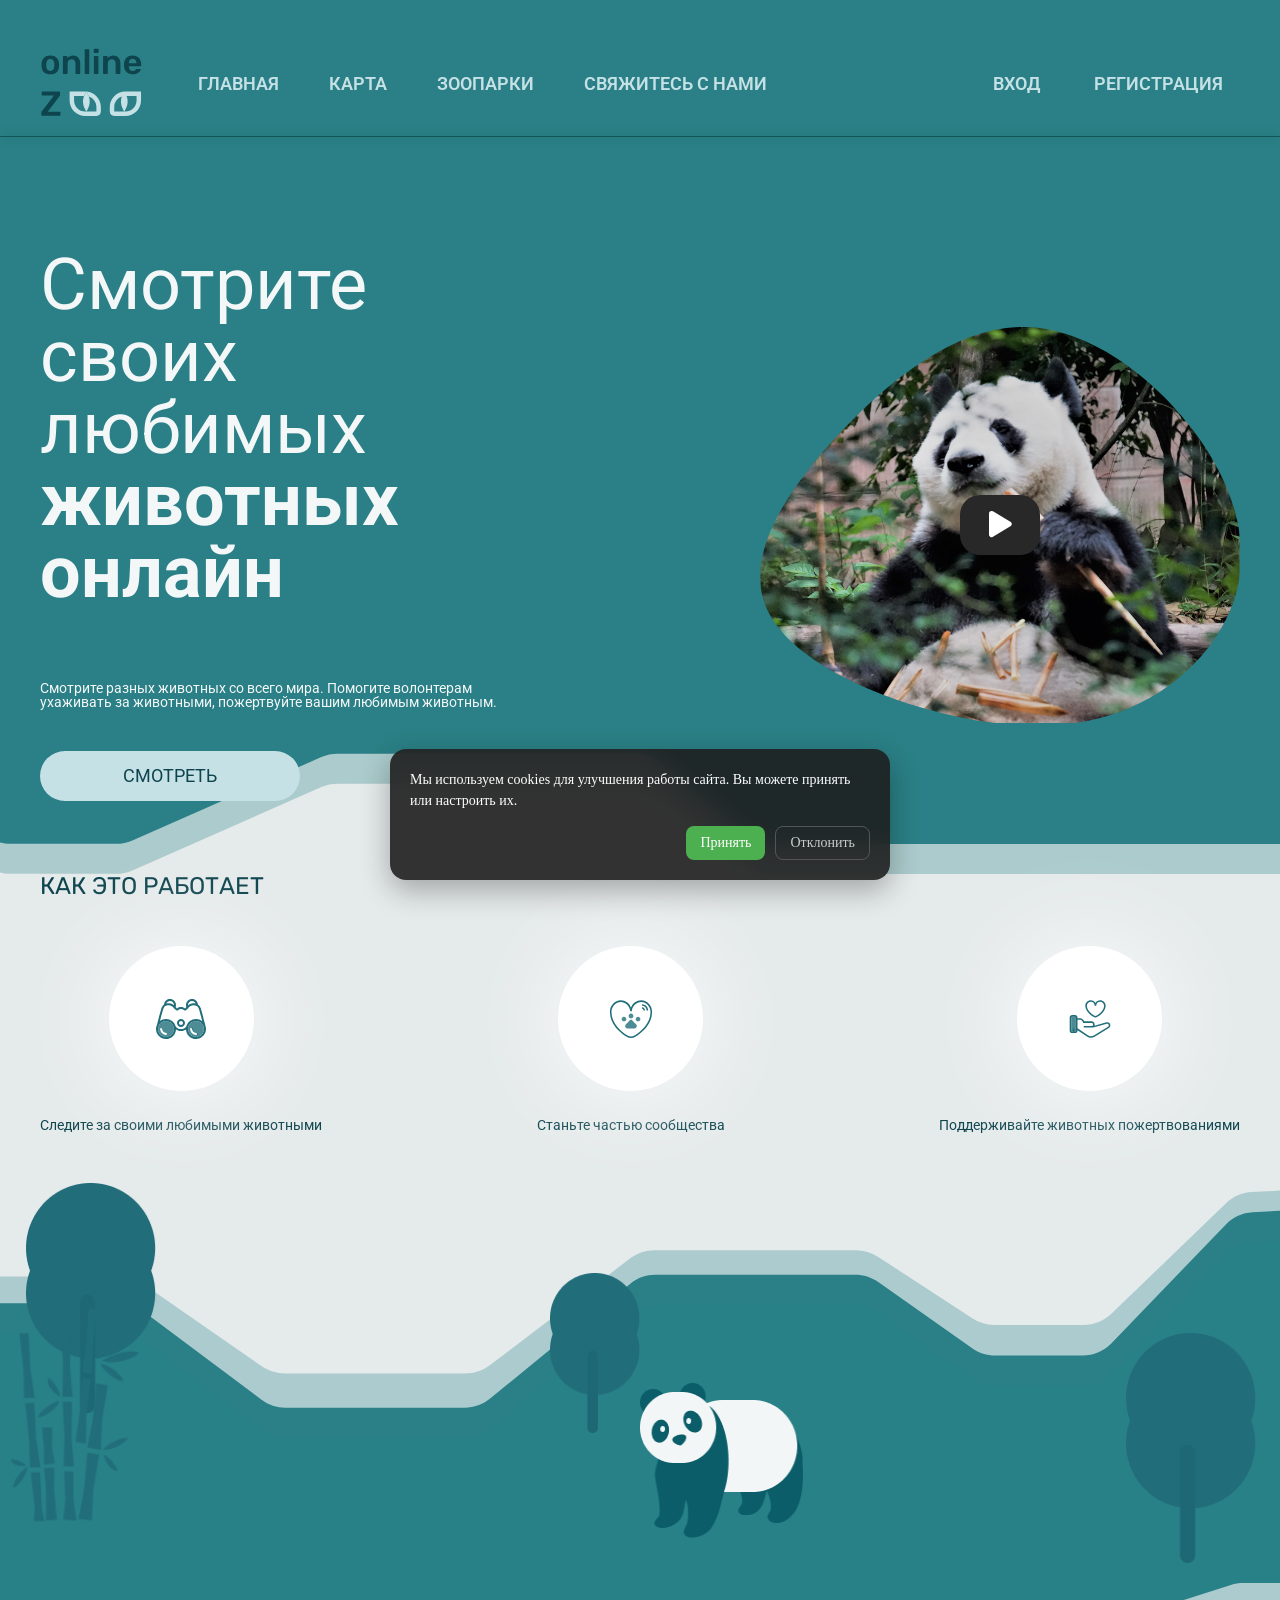
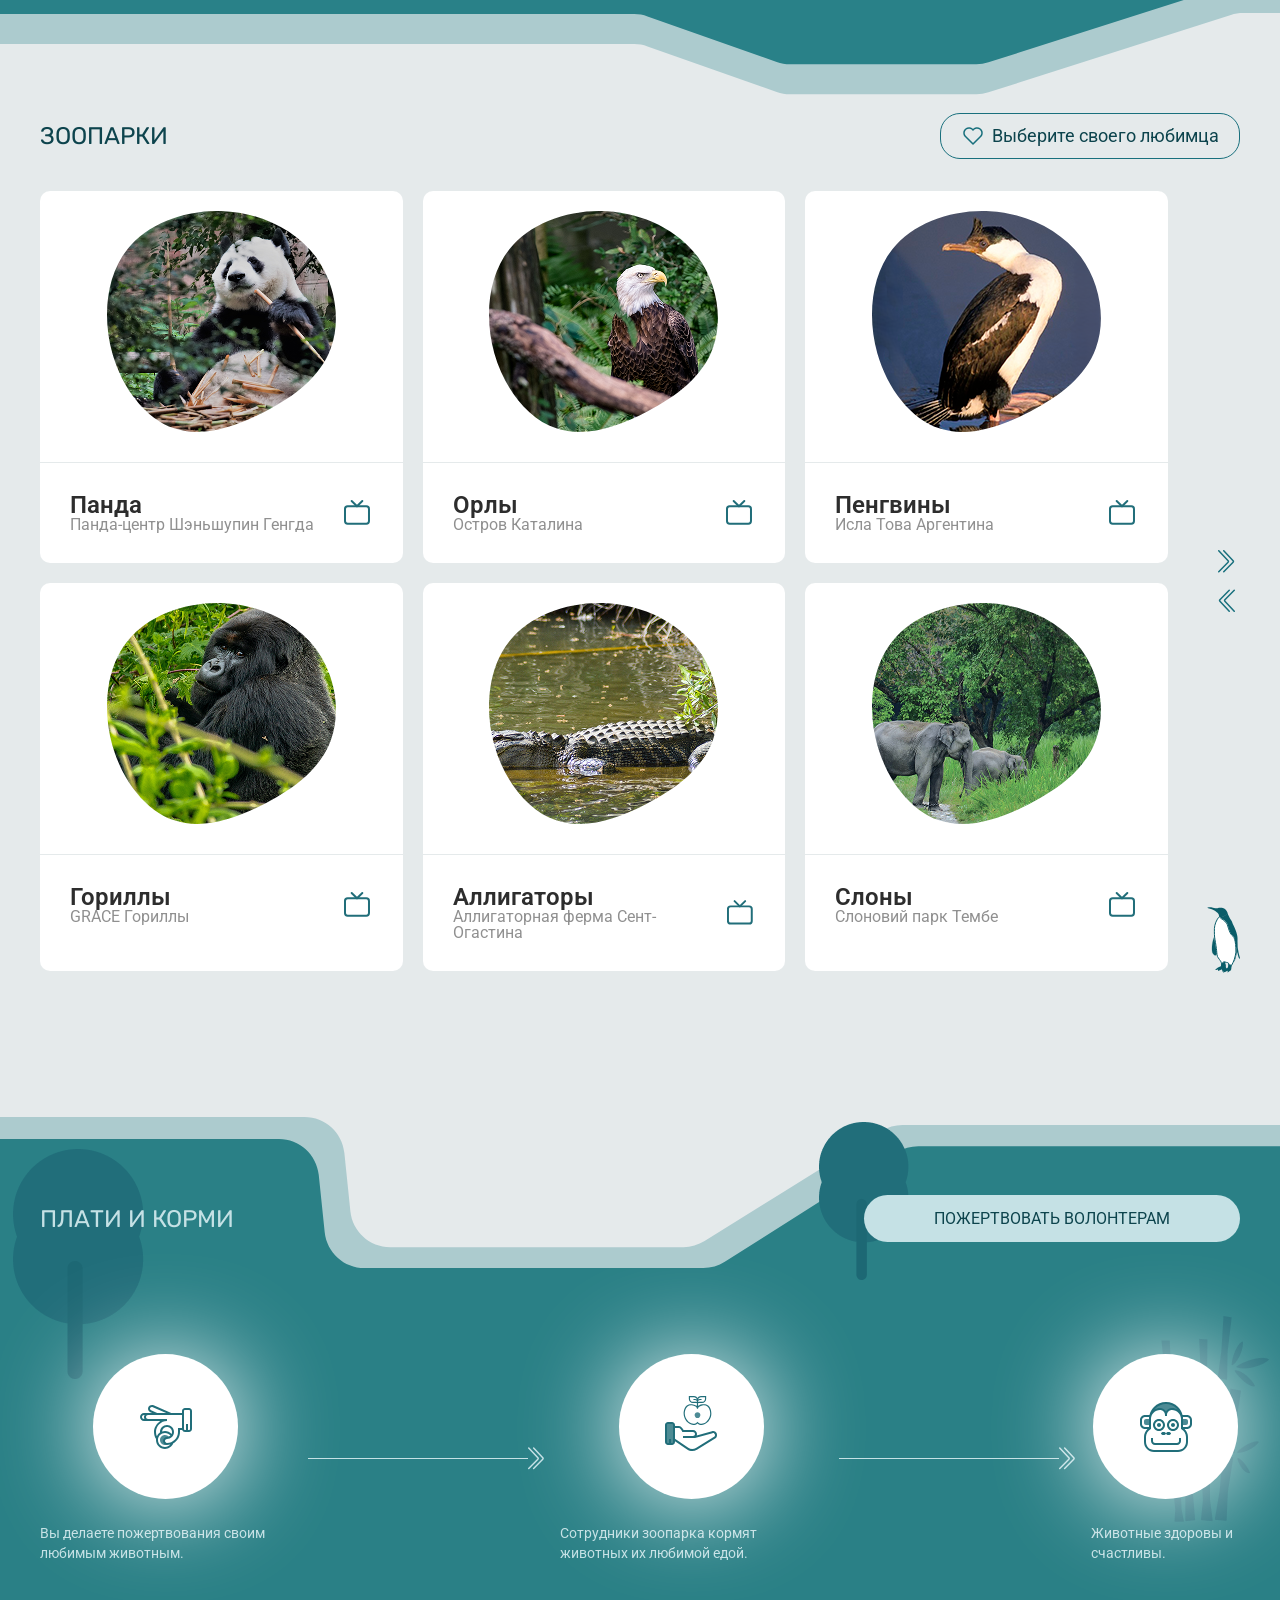
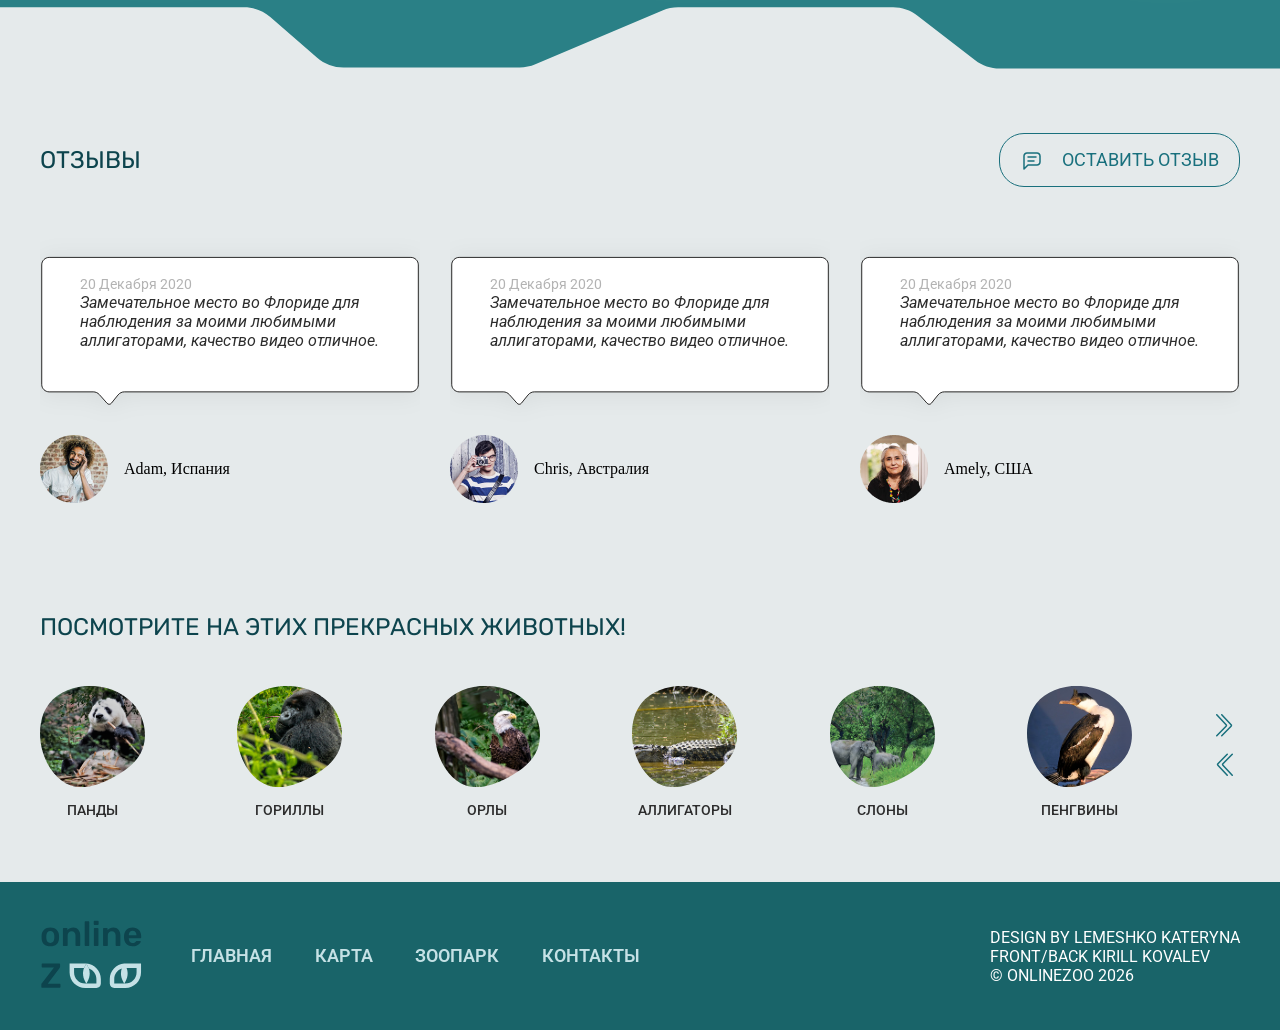
==== commit 30f1051f: "Add files via upload" ====
--- a/index.html
+++ b/index.html
@@ -1,5 +1,5 @@
 <!DOCTYPE html>
-<html lang="en">
+<html lang="ru">
 <head>
     <meta charset="UTF-8">
     <meta name="viewport" content="width=device-width, initial-scale=1.0">
@@ -31,6 +31,8 @@
     <link rel="stylesheet" href="./css/zoo.css">
 
     <link rel="shortcut icon" href="./images/content/panda-icon.png" type="image/x-icon">
+
+    <meta name="description" content="Онлайн зоопарк">
 
 
 
@@ -226,6 +228,12 @@
             </defs>
         </symbol>
 
+        <symbol id="icon-man" width="56px" height="56px" viewBox="0 0 56 56" fill="none" xmlns="http://www.w3.org/2000/svg">
+            <circle cx="28" cy="28" r="28" fill="#B9D5D9"/>
+            <path d="M28 18C25.2475 18 23 20.2475 23 23C23 25.7525 25.2475 28 28 28C30.7525 28 33 25.7525 33 23C33 20.2475 30.7525 18 28 18ZM28 19.5C29.9419 19.5 31.5 21.0581 31.5 23C31.5 24.9419 29.9419 26.5 28 26.5C26.0581 26.5 24.5 24.9419 24.5 23C24.5 21.0581 26.0581 19.5 28 19.5ZM21.9893 30C20.8994 30 20 30.8994 20 31.9893V32.75C20 34.5521 21.1396 35.9461 22.6533 36.7812C24.167 37.6164 26.0841 38 28 38C29.9159 38 31.833 37.6164 33.3467 36.7812C34.6373 36.0692 35.6087 34.9313 35.8809 33.5H36.001V31.9893C36.001 30.8994 35.1006 30 34.0107 30H21.9893ZM21.9893 31.5H34.0107C34.2898 31.5 34.501 31.7102 34.501 31.9893V32H34.5V32.75C34.5 33.9479 33.8271 34.8039 32.6221 35.4688C31.417 36.1336 29.7091 36.5 28 36.5C26.2909 36.5 24.583 36.1336 23.3779 35.4688C22.1729 34.8039 21.5 33.9479 21.5 32.75V31.9893C21.5 31.7102 21.7102 31.5 21.9893 31.5Z" fill="white"/>
+            <path d="M28 18C25.2475 18 23 20.2475 23 23C23 25.7525 25.2475 28 28 28C30.7525 28 33 25.7525 33 23C33 20.2475 30.7525 18 28 18ZM21.9893 30C20.8994 30 20 30.8994 20 31.9893V32.75C20 34.5521 21.1396 35.9461 22.6533 36.7812C24.167 37.6164 26.0841 38 28 38C29.9159 38 31.833 37.6164 33.3467 36.7812C34.6373 36.0692 35.6087 34.9313 35.8809 33.5H36.001V31.9893C36.001 30.8994 35.1006 30 34.0107 30H21.9893Z" fill="white"/>
+        </symbol>
+
 </svg>
 
     <header>
@@ -235,11 +243,10 @@
                     <svg class="logo--large">
                         <use href="#logo"></use>
                     </svg>
-                    <a class="color-white" href="./index.html">О нас</a>
+                    <a class="color-white" href="./index.html">Главная</a>
                     <a class="color-white" href="./map.html">Карта</a>
                     <a class="color-white" href="./panda.html">Зоопарки</a>
                     <a class="color-white contact-us" href="#">Свяжитесь с нами</a>
-                    <a class="color-white" href="#">Дизайн</a>
                 </nav>
 
                 <div id="auth-form" class="auth-form">
@@ -247,8 +254,13 @@
                     <a class="color-white sign-up" href="#">Регистрация</a>
                 </div>
                 <div id="dashboard" style="display:none;">
-                    <p>Добро пожаловать, <span id="userName"></span>!</p>
+                    <div class="dashboard__container">
+                    <svg class="icon--man">
+                        <use href="#icon-man"></use>
+                    </svg>
+                    <p id="userName"></p>
                     <button id="logout">Выйти</button>
+                    </div>
                 </div>
                 
                 <div class="burgermenu-icons">
@@ -268,12 +280,11 @@
         <span class="blur-effect"></span>
         <div class="container">
               <div class="burger-menu-block unactive-block">
-                    <a class="color-white" href="./index.html"><b>О нас</b></a>
+                    <a class="color-white" href="./index.html"><b>Главная</b></a>
                     <a class="color-white" href="./map.html"><b>Карта</b></a>
                     <a class="color-white" href="./panda.html"><b>Зоопарки</b></a>
                     <a class="color-white contact-us" href="#"><b>Свяжитесь с нами</b></a>
-                    <a class="color-white" href="#"><b>Дизайн</b></a>
-                    <a class="color-white log-in" href="#"><b>Мой аккаунт</b></a>
+                    <a id="log-in" class="color-white log-in" href="#"><b>Аккаунт</b></a>
                 </div>
 
         </div><!--container-->
@@ -400,9 +411,9 @@
                     <h1 class="hero-text">
                         Смотрите своих любимых <b>животных онлайн</b>
                     </h1>
-                    <p class="hero-text">Смотрите разных животных со всего мира в режиме реального времени. Помогите волонтерам ухаживать за животными, пожертвуйте вашим любимым.</p>
+                    <p class="hero-text">Смотрите разных животных со всего мира. Помогите волонтерам ухаживать за животными, пожертвуйте вашим любимым животным.</p>
                     <div class="mobil-section">
-                        <a class="hero__watch" href="./panda.html">Смотреть сейчас </a>
+                        <a class="hero__watch" href="./panda.html">Смотреть</a>
                         <a class="hero__donate donate-to-valunteers" href="#">Пожертвовать</a>
                     </div>
                 </div><!--hero__container-->
@@ -442,7 +453,7 @@
                             <use href="#how-it-work-icon-1"></use>
                         </svg>
                     </div>
-                    <p class="color-black">Следите за своими любимыми животными онлайн</p>
+                    <p class="color-black">Следите за своими любимыми животными</p>
                 </div>
                 <div class="howitwork__item">
                     <div class="circle">
@@ -483,7 +494,7 @@
     <section class="petsinzoo">
         <div class="container">
             <div class="petsinzoo__wrapper">
-                <h2 class="color-black">Животные в зоопарке </h2>
+                <h2 class="color-black">Зоопарки</h2>
                 <a class="color-black desctop-block" href="#">
                     <svg class="heart--icon">
                         <use href="#heart--icon"></use>
@@ -508,8 +519,8 @@
                     <span class="pets-line"></span>
                     <div class="pets__text">
                         <div>
-                            <h2>Pandas</h2>
-                            <p>Shenshuping Gengda Panda Center</p>
+                            <h2>Панда</h2>
+                            <p>Панда-центр Шэньшупин Генгда</p>
                         </div>
                           <svg class="tv--icon">
                             <use href="#tv--icon"></use>
@@ -530,8 +541,8 @@
                     <span class="pets-line"></span>
                     <div class="pets__text">
                         <div>
-                            <h2>Eagles</h2>
-                            <p>Catalina Island</p>
+                            <h2>Орлы</h2>
+                            <p>Остров Каталина</p>
                         </div>
                          <svg class="tv--icon">
                             <use href="#tv--icon"></use>
@@ -553,8 +564,8 @@
                     <span class="pets-line"></span>
                     <div class="pets__text">
                         <div>
-                            <h2>Penguins</h2>
-                            <p>Isla Tova</p>
+                            <h2>Пенгвины</h2>
+                            <p>Исла Това Аргентина</p>
                         </div>
                          <svg class="tv--icon">
                             <use href="#tv--icon"></use>
@@ -576,8 +587,8 @@
                     <span class="pets-line"></span>
                     <div class="pets__text">
                         <div>
-                            <h2>Gorillas</h2>
-                            <p>GRACE gorillas</p>
+                            <h2>Гориллы</h2>
+                            <p>GRACE Гориллы</p>
                         </div>
                          <svg class="tv--icon">
                             <use href="#tv--icon"></use>
@@ -599,8 +610,8 @@
                     <span class="pets-line"></span>
                     <div class="pets__text">
                         <div>
-                            <h2>Aligators</h2>
-                            <p>St. Augustine's Alligator Farm</p>
+                            <h2>Аллигаторы</h2>
+                            <p>Аллигаторная ферма Сент-Огастина</p>
                         </div>
                         <svg class="tv--icon">
                             <use href="#tv--icon"></use>
@@ -608,7 +619,7 @@
                     </div>
                 </a>
 
-                 <a href="#" class="gallery__item">
+                 <a href="./elephant.html" class="gallery__item">
             <svg class="pets-content" width="229" height="221" viewBox="0 0 229 221" fill="none" xmlns="http://www.w3.org/2000/svg">
                     <defs>
                         <clipPath id="pets-img">
@@ -622,8 +633,8 @@
                     <span class="pets-line"></span>
                     <div class="pets__text">
                         <div>
-                            <h2>Elephants</h2>
-                            <p>Tembe Elephant Park</p>
+                            <h2>Слоны</h2>
+                            <p>Слоновий парк Тембе</p>
                         </div>
                          <svg class="tv--icon">
                             <use href="#tv--icon"></use>
@@ -662,7 +673,7 @@
     </div>
     <div class="modal__content">
         <p class="color-black">
-            Поддержите своих любимых животных. Это как просто купить чашку кофе.
+            Поддержите своих любимых животных. Это как купить чашку кофе.
         </p>
          <form class="donate-form">
         
@@ -724,7 +735,7 @@
             <svg class="lock--icon">
                 <use href="#lock--icon"></use>
             </svg>
-            Your payment is protected
+            Ваш платеж защищен
         </div>
       </form>
     </div>
@@ -738,7 +749,7 @@
                 <img class="payandfeed-bamboo" src="./images/content/Bamboo.png" alt="bamboo">
                 <div class="container">
                     <div class="payandfeed__wrapper">
-                        <h2 class="color-white">Pay and feed</h2>
+                        <h2 class="color-white">Плати и корми</h2>
                         <a class="color-black payanddonate desctop-block donate-to-valunteers" href="#">Пожертвовать волонтерам</a>
                     </div>
 
@@ -750,7 +761,7 @@
                                     <use href="#donate-icon-1"></use>
                                 </svg>
                             </div>
-                            <p class="color-white">You donate to your favourite animals</p>
+                            <p class="color-white">Вы делаете пожертвования своим любимым животным.</p>
                         </div>
 
                         <div class="donate__arrow">
@@ -766,7 +777,7 @@
                                     <use href="#donate-icon-2"></use>
                                 </svg>
                             </div>
-                            <p class="color-white">Zoo Keepers feed animals with their favourite food</p>
+                            <p class="color-white">Сотрудники зоопарка кормят животных их любимой едой.</p>
                         </div>
 
                         <div class="donate__arrow">
@@ -782,7 +793,7 @@
                                     <use href="#donate-icon-3"></use>
                                 </svg>
                             </div>
-                            <p class="color-white">Animals are healthy and happy</p>
+                            <p class="color-white">Животные здоровы и счастливы.</p>
                         </div>
 
                     </div>
@@ -834,34 +845,34 @@
 
                 <div class="testimonials__item">
                     <div class="cloud-content">
-                        <span>20 Decepmer 2020</span>
-                        <p>Awesome place to observe my favourite aligators at Florida, the quality of the video is great. </p>
+                        <span>20 Декабря 2020</span>
+                        <p>Замечательное место во Флориде для наблюдения за моими любимыми аллигаторами, качество видео отличное. </p>
                     </div>
                     <div class="item__content">
                         <img src="./images/content/adam.png" alt="adam">
-                        <p>Adam, Spain</p>
+                        <p>Adam, Испания</p>
                     </div>
                 </div>
 
                    <div class="testimonials__item">
                     <div class="cloud-content">
-                        <span>20 Decepmer 2020</span>
-                        <p>Awesome place to observe my favourite aligators at Florida, the quality of the video is great. </p>
+                        <span>20 Декабря 2020</span>
+                        <p>Замечательное место во Флориде для наблюдения за моими любимыми аллигаторами, качество видео отличное. </p>
                     </div>
                     <div class="item__content">
                         <img src="./images/content/chris.png" alt="adam">
-                        <p>Chris, Australia</p>
+                        <p>Chris, Австралия</p>
                     </div>
                 </div>
 
                    <div class="testimonials__item">
                     <div class="cloud-content">
-                        <span>20 Decepmer 2020</span>
-                        <p>Awesome place to observe my favourite aligators at Florida, the quality of the video is great. </p>
+                        <span>20 Декабря 2020</span>
+                        <p>Замечательное место во Флориде для наблюдения за моими любимыми аллигаторами, качество видео отличное. </p>
                     </div>
                     <div class="item__content">
                         <img src="./images/content/amely.png" alt="adam">
-                        <p>Amely, USA</p>
+                        <p>Amely, США</p>
                     </div>
                 </div>
                
@@ -878,7 +889,7 @@
     <section class="beautifulanimals">
         <div class="container">
             <div class="beautifulanimals__wrapper">
-                <h2 class="color-black">Look at this beautiful animals</h2>
+                <h2 class="color-black">Посмотрите на этих прекрасных животных!</h2>
             </div>
 
             <div class="beautifulanimals__inner">
@@ -896,7 +907,7 @@
   </defs>
                      <image clip-path="url(#pets-img)" href="./images/content/pandas.png" width="229" height="221" />
                     </svg>
-                    <p>Pandas</p>
+                    <p>Панды</p>
                     </a>
 
                     <a class="beautifulanimals__item" href="./gorilla.html">
@@ -910,7 +921,7 @@
   </defs>
                      <image clip-path="url(#pets-img)" href="./images/content/gorillas.png" width="229" height="221" />
                     </svg>
-                    <p>Gorillas</p>
+                    <p>Гориллы</p>
                     </a>
 
                     <a class="beautifulanimals__item" href="./eagle.html">
@@ -924,7 +935,7 @@
   </defs>
                      <image clip-path="url(#pets-img)" href="./images/content/eagles.png" width="229" height="221" />
                     </svg>
-                    <p>Eagles</p>
+                    <p>Орлы</p>
                     </a>
 
                     <a class="beautifulanimals__item" href="./aligator.html">
@@ -938,7 +949,7 @@
   </defs>
                      <image clip-path="url(#pets-img)" href="./images/content/aligators.png" width="229" height="221" />
                     </svg>
-                    <p>Aligators</p>
+                    <p>Аллигаторы</p>
                     </a>
 
                     <a class="beautifulanimals__item" href="./elephant.html">
@@ -952,7 +963,7 @@
   </defs>
                      <image clip-path="url(#pets-img)" href="./images/content/elephantes.png" width="229" height="221" />
                     </svg>
-                    <p>elephants</p>
+                    <p>Слоны</p>
                     </a>
 
                     <a class="beautifulanimals__item" href="./penguin.html">
@@ -966,7 +977,7 @@
   </defs>
                      <image clip-path="url(#pets-img)" href="./images/content/penguine.png" width="229" height="221" />
                     </svg>
-                    <p>PENGUINS</p>
+                    <p>Пенгвины</p>
                     </a>
 
                     </div>
@@ -985,28 +996,28 @@
     </section>
 
 
-    <footer>
+<footer>
         <div class="container">
         <div class="footer__nav">
             <div class="nav-buttom">
                 <svg class="logo--large">
                     <use href="#logo"></use>
                 </svg>
-                <a class="color-white" href="./index.html">About</a>
-                <a class="color-white" href="./map.html">Map</a>
-                <a class="color-white" href="./panda.html">Zoos</a>
-                <a class="color-white contact-us" href="#">Contact us</a>
-                <a class="color-white" href="#">design</a>
+                <a class="color-white" href="./index.html">Главная
+                <a class="color-white" href="./map.html">Карта
+                <a class="color-white" href="./panda.html">Зоопарк
+                <a class="color-white contact-us" href="#">Контакты
             </div>
             <div class="footer__author">
                 <p>Design by Lemeshko Kateryna</p>
                 <p>Front/Back Kirill Kovalev</p>
-            </div>
-        </div>
-        </div>
-    </footer>
-
-    <div id="cookie-banner" class="cookie-banner">
+                <p>&#169; OnlineZoo 2026</p>
+            </div>
+        </div>
+        </div>
+</footer>
+
+<div id="cookie-banner" class="cookie-banner">
   <div class="cookie-content">
     <p>
       Мы используем cookies для улучшения работы сайта. Вы можете принять или настроить их.
--- a/css/footer.css
+++ b/css/footer.css
@@ -3,6 +3,7 @@
     width: 100%;
     height: 100%;
     padding: 2em 0;
+    margin-top: auto
 }
 
 .footer__nav {
--- a/css/general.css
+++ b/css/general.css
@@ -1,4 +1,3 @@
-
 
 .container {
     width: 1570px;
@@ -94,7 +93,11 @@
 .btn.decline:hover {
   background: #333;
 }
-
+.icon--man {
+    width: 56px;
+    height: 56px;
+    display: block;
+}
 
 @media screen and (max-width: 1600px) {
     .container {
@@ -130,6 +133,9 @@
     .container {
         width: 640px;
     }
+    .icon--man {
+        display: none;
+    }
 }
 
 @media screen and (max-width: 640px) {
--- a/css/header.css
+++ b/css/header.css
@@ -156,6 +156,14 @@
     color: #C5E1E5;
 }
 
+.dashboard__container {
+    display: flex;
+    flex-direction: column;
+    align-items: center;
+    justify-content: center;
+    gap: 5px;
+}
+
 @media screen and (max-width: 990px) {
     nav a, .auth-form a {
         font-size: 16px;
--- a/css/map.css
+++ b/css/map.css
@@ -1,203 +1,83 @@
 .map {
-    width: 100%;
-    height: 100%;
-    background-color: #2A8086;
+  background-color: #2A8086;
+  padding: 0.5em 0;
 }
 
 .map__title {
-    font-size: 24px;
-    line-height: 100%;
-    text-align: left;
-    text-transform: uppercase;
-    font-family: 'Rubik', sans-serif;
+  font-size: 24px;
+  line-height: 100%;
+  font-family: 'Rubik';
+  font-weight: 400;
+  text-transform: uppercase;
+  margin: 0.5em 0;
 }
 
- .map__wrapper {
-    width: 100%;
-    height: 100%;
-    cursor: grab;
-    overflow: hidden;
-    overflow: scroll;
-  }
- .map__content {
-    position: relative;
-    width: 1467px;
-    height: 912px;
-    transform-origin: 0 0;
-  }
-
-  .world__map {
-    position: absolute;
-    inset: 0;
-    background: url("../images/map/Map.svg") center no-repeat;
-    background-size: contain;
-  }
-
-  .zoom-controls {
-    padding: 10px;
-    bottom: 32px;
-    right: 32px;
-    display: flex;
-    gap: 12px;
-    z-index: 10;
-    justify-content: flex-end;
-  }
-
-  .zoom-btn {
-    width: 32px;
-    height: 32px;
-    border-radius: 50%;
-    border: 1px solid #FFFFFF;
-    color: #FFFFFF;
-    display: flex;
-    align-items: center;
-    justify-content: center;
-    font-size: 32px;
-    cursor: pointer;
-    user-select: none;
-  }
-
-  .zoom-btn:hover {
-    background: rgba(255,255,255,0.15);
-  }
-
-  .point {
-    position: absolute;
-    width: 100px;
-    height: 103px;
-    overflow: hidden;
-  }
-
-
-  .eagles-map {
-    left: 160px;
-    top: 390px;
-  }
-
-  .aligator-map {
-    left: 300px;
-    top: 470px;
-  }
-  .penguin-map {
-    left: 370px;
-    top: 800px;
-  }
-  .gorila-map {
-    left: 710px;
-    top: 540px;
-  }
-  .elephante-map {
-    left: 750px;
-    top: 710px;
-  }
-  .panda-map {
-    left: 980px;
-    top: 410px;
-  }
-
-.point-border {
+.map__wrapper {
+  width: 100%;
+  overflow: auto;
   position: relative;
-  width: 100px;
-  height: 100px;
-}
-.point-inner {
-  position: absolute;
-  top: 12px;
-  left: 13px;
 }
 
-
-
-  @media screen and (max-width: 1200px) {
-    .map__content {
-        width: 1140px;
-        height: 685px;
-    }
-    .eagles-map {
-      left: 130px;
-      top: 270px;
-    }
-    .aligator-map {
-      left: 225px;
-      top: 330px;
-    }
-    .penguin-map {
-      left: 290px;
-      top: 595px;
-    }
-    .gorila-map {
-      left: 540px;
-      top: 390px;
-    }
-    .elephante-map {
-      left: 580px;
-      top: 520px;
-    }
-    .panda-map {
-      left: 750px;
-      top: 300px;
-    }
-  }
-
-
-  @media screen and (max-width: 768px) {
-    .map__content {
-        width: 640px;
-        height: 495px;
-    }
-    .point {
-      width: 73px;
-      height: 70px;
-    }
-    .point-border {
-      width: 73px;
-      height: 70px;
-    }
-    .point-inner {
-      top: 7px;
-      left: 12px;
-      width: 50px;
-      height: 52px;
-    }
-      .eagles-map {
-      left: 60px;
-      top: 200px;
-    }
-    .aligator-map {
-      left: 110px;
-      top: 220px;
-    }
-    .penguin-map {
-      left: 150px;
-      top: 370px;
-    }
-    .gorila-map {
-      left: 295px;
-      top: 255px;
-    }
-    .elephante-map {
-      left: 300px;
-      top: 350px;
-    }
-    .panda-map {
-      left: 420px;
-      top: 210px;
-    }
-  }
-
-
-  .point-border{
-    transform-origin: center;
-    animation: rotatePoint 6s linear infinite;
+.map__content {
+  position: relative;
+  width: 100%;
+  transform-origin: top left;
+  transition: transform 0.35s cubic-bezier(0.25, 0.8, 0.25, 1);
 }
 
+.world__map {
+  width: 100%;
+  height: auto;
+  display: block;
+}
 
+.point {
+  position: absolute;
+  left: var(--x);
+  top: var(--y);
+  transform: translate(-50%, -50%);
+  
+  width: clamp(40px, 5vw, 70px);
+  height: clamp(40px, 5vw, 70px);
 
-@keyframes rotatePoint{
-    from{
-        transform: rotate(0deg);
-    }
-    to{
-        transform: rotate(360deg);
-    }
+  border-radius: 50%;
+  overflow: hidden;
+
+  transition: transform 0.25s ease;
+}
+
+.point img {
+  width: 100%;
+  height: 100%;
+  object-fit: cover;
+  transition: all 0.25s ease;
+}
+
+.point img:hover {
+  transform: scale(1.1);
+}
+
+.zoom-controls {
+  margin-top: 20px;
+  display: flex;
+  gap: 10px;
+}
+
+.zoom-btn {
+  padding: 5px 15px;
+  font-size: 32px;
+  cursor: pointer;
+  color: #ffffff;
+  border: 1px solid #ffffff;
+  border-radius: 50%;
+}
+
+.panda-map {
+  position: relative;
+}
+
+@media screen and (max-width: 768px) {
+  .map__title {
+    font-size: 18px;
+  }
 }
